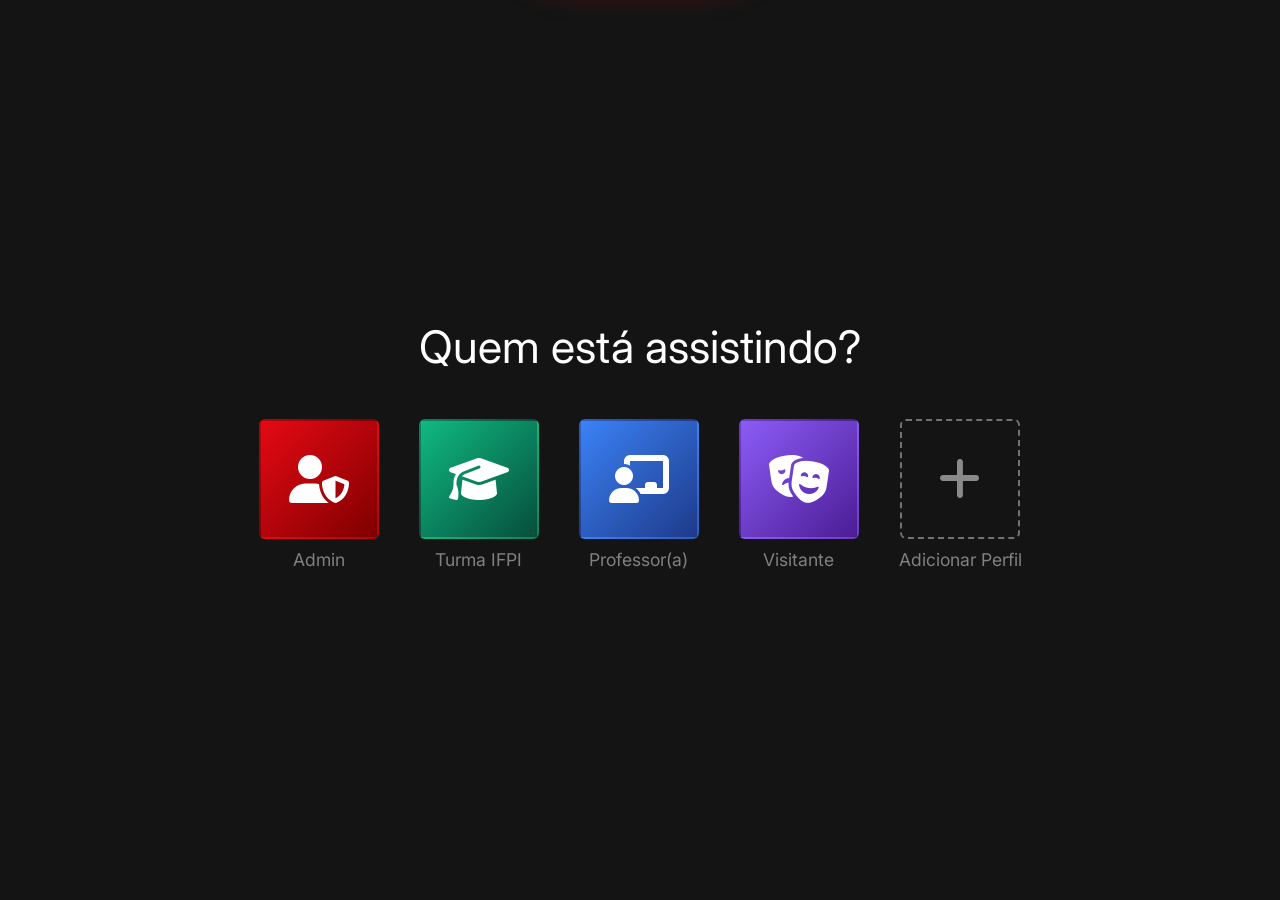
==== index.html @ 934abd80 "Initial commit" ====
<!DOCTYPE html>
<html lang="pt-BR">
<head>
    <meta charset="UTF-8">
    <meta name="viewport" content="width=device-width, initial-scale=1, viewport-fit=cover">
    <meta name="theme-color" content="#141414">
    <meta name="referrer" content="strict-origin-when-cross-origin">
    <meta name="description" content="IFPIFLIX - Projeto acadêmico de Filosofia sobre a Revolução Científica Moderna (Empirismo vs Racionalismo), catálogo de paródias e acervo da turma.">
    
    <!-- Metadados de Compartilhamento Social (Open Graph & Twitter) -->
    <meta property="og:type" content="website">
    <meta property="og:title" content="IFPIFLIX — O Streaming da Filosofia & Tecnologia">
    <meta property="og:description" content="A maior batalha intelectual: Empirismo vs Racionalismo, catálogo de filmes paródias e acervo de trabalhos da turma.">
    <meta property="og:image" content="https://buguinha0202.github.io/Ifpiflix-projetor/banner.png">
    <meta property="og:site_name" content="IFPIFLIX">
    <meta name="twitter:card" content="summary_large_image">
    <meta name="twitter:title" content="IFPIFLIX — O Streaming da Filosofia & Tecnologia">
    <meta name="twitter:description" content="A maior batalha intelectual: Empirismo vs Racionalismo, catálogo de filmes paródias e acervo de trabalhos da turma.">
    <meta name="twitter:image" content="https://buguinha0202.github.io/Ifpiflix-projetor/banner.png">
    
    <!-- Favicon Oficial IFPIFLIX -->
    <link rel="icon" type="image/svg+xml" href="data:image/svg+xml,<svg xmlns='http://www.w3.org/2000/svg' viewBox='0 0 100 100'><rect width='100' height='100' rx='20' fill='%23141414'/><path d='M38 20h24v60H38z' fill='%23E50914'/><path d='M30 20h16v60H30z' fill='%23B81D24'/></svg>">
    
    <title>IFPIFLIX - Filosofia: A Ciência Moderna</title>
    
    <link rel="preconnect" href="https://fonts.googleapis.com">
    <link rel="preconnect" href="https://fonts.gstatic.com" crossorigin>
    <link href="https://fonts.googleapis.com/css2?family=Bebas+Neue&family=Inter:wght@300;400;600;700&family=Share+Tech+Mono&display=swap" rel="stylesheet">
    <link rel="stylesheet" href="https://cdnjs.cloudflare.com/ajax/libs/font-awesome/6.5.1/css/all.min.css">

    <link rel="stylesheet" href="css/style.css?v=3.8">
</head>
<body>

    <!-- FEATURE 4: HOLOFOTE (TEATRO DAS SOMBRAS) -->
    <div id="spotlight-overlay"></div>

    <!-- TELA DE INTRODUÇÃO (TUDUM) -->
     <div id="splash-screen" class="screen">
        <div class="splash-logo" id="splash-logo-el">IFPIFLIX</div>
        <button id="skip-intro-btn" onclick="window.forceSkipIntro()">Pular Abertura <i class="fa-solid fa-forward-step"></i></button>
    </div>

    <div id="loading-screen" class="screen"><div class="spinner"></div><div class="loading-text" id="loading-perc">0%</div></div>

    <!-- TELA DE PERFIS DA TURMA -->
    <div id="profile-screen" class="screen active">
        <h1>Quem est&aacute; assistindo?</h1>
        <div class="profiles-container" id="profiles-container">
            <button type="button" class="profile-card" data-profile="Admin">
                <div class="avatar av-admin"><i class="fa-solid fa-user-shield"></i></div>
                <span>Admin</span>
            </button>
            <button type="button" class="profile-card" data-profile="Turma IFPI">
                <div class="avatar av-turma"><i class="fa-solid fa-graduation-cap"></i></div>
                <span>Turma IFPI</span>
            </button>
            <button type="button" class="profile-card" data-profile="Professor(a)">
                <div class="avatar av-prof"><i class="fa-solid fa-chalkboard-user"></i></div>
                <span>Professor(a)</span>
            </button>
            <button type="button" class="profile-card" data-profile="Visitante">
                <div class="avatar av-visitante"><i class="fa-solid fa-masks-theater"></i></div>
                <span>Visitante</span>
            </button>
            <button type="button" class="profile-card profile-card-add" id="btn-add-profile" onclick="window.openAddProfileModal()" aria-label="Adicionar Perfil">
                <div class="avatar av-add"><i class="fa-solid fa-plus"></i></div>
                <span>Adicionar Perfil</span>
            </button>
        </div>
    </div>

    <!-- MODAL DE CRIAR PERFIL (ESTILO NETFLIX) -->
    <div id="add-profile-modal" class="add-profile-modal-overlay" onclick="window.closeAddProfileModal(event)">
        <div class="add-profile-box" onclick="event.stopPropagation()">
            <button type="button" class="modal-close-btn" aria-label="Fechar" onclick="window.closeAddProfileModal(event, true)"><i class="fa-solid fa-xmark"></i></button>
            <h2>Criar Perfil</h2>
            <p class="add-profile-sub">Crie seu perfil personalizado para salvar seu progresso no IFPIFLIX.</p>
            
            <div class="add-profile-form">
                <div class="avatar-preview-wrapper">
                    <div class="avatar av-custom-preview" id="profile-preview-avatar">
                        <i class="fa-solid fa-user"></i>
                    </div>
                </div>
                
                <div class="add-profile-inputs">
                    <label for="new-profile-name">Nome do perfil:</label>
                    <input type="text" id="new-profile-name" placeholder="Ex: Carlos, Ana..." maxlength="15" autocomplete="off">
                    
                    <label>Escolha seu Avatar:</label>
                    <div class="avatar-color-options" id="avatar-color-options">
                        <button type="button" class="avatar-opt-btn active" data-color="red" data-icon="fa-solid fa-user" style="background: linear-gradient(135deg, #e50914, #7f0000);"><i class="fa-solid fa-user"></i></button>
                        <button type="button" class="avatar-opt-btn" data-color="blue" data-icon="fa-solid fa-rocket" style="background: linear-gradient(135deg, #3b82f6, #1e3a8a);"><i class="fa-solid fa-rocket"></i></button>
                        <button type="button" class="avatar-opt-btn" data-color="green" data-icon="fa-solid fa-laptop-code" style="background: linear-gradient(135deg, #10b981, #064e3b);"><i class="fa-solid fa-laptop-code"></i></button>
                        <button type="button" class="avatar-opt-btn" data-color="gold" data-icon="fa-solid fa-crown" style="background: linear-gradient(135deg, #f59e0b, #78350f);"><i class="fa-solid fa-crown"></i></button>
                        <button type="button" class="avatar-opt-btn" data-color="purple" data-icon="fa-solid fa-gamepad" style="background: linear-gradient(135deg, #8b5cf6, #4c1d95);"><i class="fa-solid fa-gamepad"></i></button>
                    </div>
                </div>
            </div>
            
            <div class="add-profile-actions">
                <button type="button" class="btn-save-profile" onclick="window.saveNewProfile()">Salvar Perfil</button>
                <button type="button" class="btn-cancel-profile" onclick="window.closeAddProfileModal(event, true)">Cancelar</button>
            </div>
        </div>
    </div>

    <!-- MODAL DE ENVIAR TRABALHO DA TURMA (EXCLUSIVO PROFESSOR) -->
    <div id="submit-work-modal" class="add-profile-modal-overlay" onclick="window.closeSubmitWorkModal(event)">
        <div class="add-profile-box submit-work-box" onclick="event.stopPropagation()">
            <button type="button" class="modal-close-btn" aria-label="Fechar" onclick="window.closeSubmitWorkModal(event, true)"><i class="fa-solid fa-xmark"></i></button>
            <div class="submit-work-header">
                <span class="prof-tag"><i class="fa-solid fa-chalkboard-user"></i> Painel do Acervo &amp; Professor</span>
                <h2>Adicionar Trabalhos ao Acervo</h2>
                <p class="add-profile-sub">Cadastre um trabalho individual ou cole vários links/arquivos de uma vez sem preencher ficha por ficha.</p>
            </div>

            <div class="submit-mode-tabs">
                <button type="button" class="submit-mode-tab active" id="tab-btn-single" onclick="window.switchSubmitTab('single')">
                    <i class="fa-solid fa-file-circle-plus"></i> Individual
                </button>
                <button type="button" class="submit-mode-tab" id="tab-btn-bulk" onclick="window.switchSubmitTab('bulk')">
                    <i class="fa-solid fa-bolt"></i> Importar Vários em Lote
                </button>
            </div>
            
            <!-- ABA 1: CADASTRO INDIVIDUAL -->
            <form id="form-submit-work" onsubmit="window.saveNewWork(event)">
                <div class="form-grid">
                    <div class="form-group">
                        <label for="sw-title">Título do Trabalho / Equipe *</label>
                        <input type="text" id="sw-title" placeholder="Ex: O Exterminador de Bugs" required autocomplete="off">
                    </div>
                    <div class="form-group">
                        <label for="sw-category">Matéria / Disciplina *</label>
                        <select id="sw-category" required>
                            <option value="Filosofia">Filosofia</option>
                            <option value="História">História</option>
                            <option value="Sociologia">Sociologia</option>
                            <option value="Língua Portuguesa">Língua Portuguesa</option>
                            <option value="Língua Inglesa">Língua Inglesa</option>
                            <option value="Hardware & Arquitetura">Hardware &amp; Arquitetura</option>
                            <option value="Segurança & Redes">Segurança &amp; Redes</option>
                            <option value="Programação & T.I.">Programação &amp; T.I.</option>
                            <option value="Inteligência Artificial & IoT">Inteligência Artificial &amp; IoT</option>
                            <option value="Sistemas Operacionais">Sistemas Operacionais</option>
                            <option value="Banco de Dados">Banco de Dados</option>
                            <option value="Outra Disciplina">Outra Disciplina</option>
                        </select>
                    </div>
                </div>

                <div class="form-grid">
                    <div class="form-group">
                        <label for="sw-work-group">Nome da Barra (Trabalho / Seminário)</label>
                        <input type="text" id="sw-work-group" placeholder="Ex: Seminário 1 - Ciência Moderna" autocomplete="off">
                    </div>
                    <div class="form-group">
                        <label for="sw-year">Bimestre / Ano</label>
                        <input type="text" id="sw-year" placeholder="Ex: 2026 • 1º Bimestre" value="2026 • 1º Bimestre" autocomplete="off">
                    </div>
                </div>

                <div class="form-group">
                    <label for="sw-authors">Alunos / Integrantes do Grupo *</label>
                    <input type="text" id="sw-authors" placeholder="Ex: Lucas, Camila, Rafael, João..." required autocomplete="off">
                </div>

                <div class="form-group">
                    <label for="sw-synopsis">Sinopse / Resumo (opcional — geramos automático se deixar curto)</label>
                    <textarea id="sw-synopsis" rows="2" placeholder="Breve resumo da apresentação ou vídeo..." required></textarea>
                </div>

                <div class="form-grid">
                    <div class="form-group">
                        <label for="sw-pdf">Link ou Arquivo do PDF (Ex: trabalhos/meu_slide.pdf)</label>
                        <input type="text" id="sw-pdf" placeholder="trabalhos/arquivo.pdf ou https://..." autocomplete="off">
                    </div>
                    <div class="form-group">
                        <label for="sw-trailer">Link do Vídeo / YouTube (URL ou ID)</label>
                        <input type="text" id="sw-trailer" placeholder="Ex: https://youtube.com/watch?v=..." autocomplete="off">
                    </div>
                </div>

                <div class="form-group">
                    <label for="sw-cover">Imagem de Capa (Opcional — puxa do YouTube ou gera capa automática)</label>
                    <div class="cover-input-row">
                        <input type="text" id="sw-cover" placeholder="Deixe vazio para capa automática!" autocomplete="off">
                        <select id="sw-cover-theme" onchange="window.onWorkThemeChange()">
                            <option value="">Capa Automática da Matéria</option>
                            <option value="p-tema1">Tema Filosofia Clássica</option>
                            <option value="p-stranger">Tema Ficção / Stranger</option>
                            <option value="p-opensource">Tema Código / Open Source</option>
                            <option value="p-dragon">Tema Inteligência Artificial</option>
                            <option value="p-firewall">Tema Segurança / Redes</option>
                        </select>
                    </div>
                </div>

                <div class="add-profile-actions">
                    <button type="submit" class="btn-save-profile"><i class="fa-solid fa-cloud-arrow-up"></i> Publicar no Acervo</button>
                    <button type="button" class="btn-cancel-profile" onclick="window.closeSubmitWorkModal(event, true)">Cancelar</button>
                </div>
            </form>

            <!-- ABA 2: IMPORTAÇÃO RÁPIDA EM LOTE -->
            <form id="form-bulk-work" style="display: none;" onsubmit="window.saveBulkWorks(event)">
                <div class="bulk-import-help">
                    <strong><i class="fa-solid fa-wand-magic-sparkles"></i> Importador Inteligente:</strong> Cole uma linha por trabalho. Você pode colar só o link do YouTube/PDF ou usar o formato:<br>
                    <code>Título | Alunos/Grupo | Link do PDF ou YouTube</code><br>
                    O sistema cria automaticamente a capa, a sinopse e organiza na barra escolhida abaixo!
                </div>

                <div class="form-grid">
                    <div class="form-group">
                        <label for="bw-category">Matéria de todos esses arquivos *</label>
                        <select id="bw-category" required>
                            <option value="Filosofia">Filosofia</option>
                            <option value="História">História</option>
                            <option value="Sociologia">Sociologia</option>
                            <option value="Língua Portuguesa">Língua Portuguesa</option>
                            <option value="Língua Inglesa">Língua Inglesa</option>
                            <option value="Hardware & Arquitetura">Hardware &amp; Arquitetura</option>
                            <option value="Segurança & Redes">Segurança &amp; Redes</option>
                            <option value="Programação & T.I.">Programação &amp; T.I.</option>
                            <option value="Inteligência Artificial & IoT">Inteligência Artificial &amp; IoT</option>
                            <option value="Sistemas Operacionais">Sistemas Operacionais</option>
                            <option value="Banco de Dados">Banco de Dados</option>
                            <option value="Outra Disciplina">Outra Disciplina</option>
                        </select>
                    </div>
                    <div class="form-group">
                        <label for="bw-work-group">Nome da Barra (Qual foi o Trabalho/Seminário?) *</label>
                        <input type="text" id="bw-work-group" placeholder="Ex: Seminário de Criptografia" required autocomplete="off">
                    </div>
                </div>

                <div class="form-group">
                    <label for="bw-year">Bimestre / Ano</label>
                    <input type="text" id="bw-year" placeholder="Ex: 2025 • 2º Bimestre" value="2025 • Acervo da Turma" autocomplete="off">
                </div>

                <div class="form-group">
                    <label for="bw-lines">Lista de Trabalhos / Links (1 por linha) *</label>
                    <textarea id="bw-lines" rows="5" placeholder="Exemplo:&#10;Grupo 1 - Criptografia RSA | João, Maria | trabalhos/rsa.pdf&#10;Paródia Firewall | Pedro, Ana | https://www.youtube.com/watch?v=s-TRlV9D6FI&#10;trabalhos/seminario_redes.pdf" required></textarea>
                </div>

                <div class="add-profile-actions">
                    <button type="submit" class="btn-save-profile"><i class="fa-solid fa-bolt"></i> Importar Todos Automaticamente</button>
                    <button type="button" class="btn-cancel-profile" onclick="window.closeSubmitWorkModal(event, true)">Cancelar</button>
                </div>
            </form>
        </div>
    </div>

    <!-- TOAST DE TURNO -->
    <div id="turn-toast">
        <i class="fa-solid fa-microphone-lines" style="font-size: 2rem; color: var(--netflix-red);"></i>
        <div>
            <span style="font-size: 0.8rem; color: #ccc;">Passando a palavra...</span><br>
            <span id="toast-presenter-name" style="font-size: 1.2rem; font-weight: bold; color: #fff;">Nome</span>
        </div>
    </div>

    <!-- TELA INICIAL IFPIFLIX -->
    <div id="home-screen" class="screen">
        <nav class="home-nav">
            <div class="nav-left-group">
                <div class="nav-logo" onclick="window.filterNavCategory('inicio')">IFPIFLIX</div>
                
                <!-- Menu de Categorias no Topo (Estilo Netflix) -->
                <ul class="nav-categories" id="nav-categories">
                    <li class="nav-cat-item active" data-cat="inicio" onclick="window.filterNavCategory('inicio')">Início</li>
                    <li class="nav-cat-item" data-cat="top5" onclick="window.filterNavCategory('top5')">Em Alta</li>
                    <li class="nav-cat-item" data-cat="filosofia" onclick="window.filterNavCategory('filosofia')">Filosofia</li>
                    <li class="nav-cat-item" data-cat="ti" onclick="window.filterNavCategory('ti')">Séries de T.I.</li>
                    <li class="nav-cat-item" data-cat="trabalhos" onclick="window.filterNavCategory('trabalhos')">Trabalhos Antigos</li>
                    <li class="nav-cat-item" data-cat="minha-lista" onclick="window.filterNavCategory('minha-lista')">Minha Lista</li>
                </ul>
            </div>
            
            <div class="nav-right">
                <!-- Botão Enviar Trabalho (EXCLUSIVO PROFESSOR) -->
                <button type="button" class="btn-professor-upload" id="btn-professor-upload" style="display: none;" onclick="window.openSubmitWorkModal()" title="Cadastrar / Enviar Trabalho da Turma (Exclusivo Professor)">
                    <i class="fa-solid fa-cloud-arrow-up"></i>
                    <span class="btn-upload-text">Enviar Trabalho</span>
                </button>

                <!-- Lupa de Pesquisa -->
                <div class="search-box" id="search-box">
                    <button type="button" class="search-icon" id="search-icon-btn" aria-label="Pesquisar"><i class="fa-solid fa-magnifying-glass"></i></button>
                    <input type="search" id="search-input" placeholder="Títulos, gêneros..." aria-label="Pesquisar títulos e gêneros" enterkeyhint="search" autocomplete="off">
                </div>

                <!-- Botão Surpreenda-me (Roleta) -->
                <button type="button" class="btn-surprise" id="btn-surprise-me" onclick="window.triggerSurpriseMe()" title="Surpreenda-me (Sorteador de Filmes)">
                    <i class="fa-solid fa-shuffle"></i>
                    <span class="btn-surprise-text">Surpreenda-me</span>
                </button>

                <!-- Dropdown de Perfil -->
                <div class="nav-profile-wrapper" id="nav-profile-wrapper">
                    <button type="button" class="nav-profile-btn" id="nav-profile-btn" aria-haspopup="true" aria-expanded="false" aria-label="Menu do perfil">
                        <span id="nav-profile-name" style="font-weight:bold;">Admin</span>
                        <i class="fa-solid fa-user-circle" style="font-size:1.5rem;"></i>
                        <i class="fa-solid fa-caret-down"></i>
                    </button>

                    <div class="profile-dropdown">
                        <div class="dropdown-item" onclick="window.switchScreen('profile-screen')">
                            <i class="fa-solid fa-users"></i> Trocar de Perfil
                        </div>
                        <div class="dropdown-item teacher-only" id="dropdown-upload-item" style="display: none;" onclick="window.openSubmitWorkModal()">
                            <i class="fa-solid fa-cloud-arrow-up"></i> Enviar Trabalho da Turma
                        </div>
                        <div class="dropdown-item" onclick="window.openInfoModal('conta')">
                            <i class="fa-regular fa-user"></i> Conta
                        </div>
                        <div class="dropdown-item" onclick="window.openInfoModal('ajuda')">
                            <i class="fa-regular fa-circle-question"></i> Central de Ajuda
                        </div>
                        <div class="dropdown-item" onclick="window.openResumoModal()">
                            <i class="fa-solid fa-book-open"></i> Guia de Estudos (Resumo)
                        </div>
                        <div class="dropdown-divider"></div>
                        <div class="dropdown-item sair" onclick="window.logoutIfpiflix()">
                            <i class="fa-solid fa-arrow-right-from-bracket"></i> Sair da IFPIFLIX
                        </div>
                    </div>
                </div>
            </div>
        </nav> 
        
        <!-- BANNER PRINCIPAL (HERO) -->
        <div class="hero">
            <div class="hero-content">
                <div style="color: var(--rpg-gold); font-weight: bold; letter-spacing: 2px; font-size: 0.9rem; margin-bottom: 8px;">
                    <i class="fa-solid fa-clapperboard"></i> FILME ORIGINAL &bull; IFPI FLIX
                </div>
                <h1>GUERRA CIVIL</h1>
                <p style="font-size: 1.3rem; margin-bottom: 5px; color: var(--netflix-red); font-weight: bold; letter-spacing: 1px;">
                    EMPIRISMO VS RACIONALISMO
                </p>
                <p style="font-size: 1.15rem; margin-bottom: 15px; color: #ccc; line-height: 1.5;">
                    A Revolu&ccedil;&atilde;o Cient&iacute;fica Moderna, a queda dos dogmas e a forja do M&eacute;todo Cient&iacute;fico por Newton.
                </p>
                <div class="hero-buttons">
                    <button class="btn-play" onclick="window.startCinematicMovie()"><i class="fa-solid fa-play"></i> Assistir ao Filme</button>
                    <button class="btn-info" onclick="window.openTitleModal('guerra-civil')"><i class="fa-solid fa-list"></i> Ver Epis&oacute;dios</button>
                </div>
            </div>
        </div>

        <!-- CATÁLOGO GERAL REORGANIZADO -->
        <div class="catalog-container">
            
            <!-- LINHA: CONTINUAR ASSISTINDO (Estilo Netflix) -->
            <div id="continue-watching-container" style="display: none; margin-bottom: 25px;">
                <h2 class="row-title" id="continue-watching-title">Continuar assistindo</h2>
                <div class="continue-watching-grid" id="continue-watching-grid">
                    <!-- Cards de progresso injetados via JS -->
                </div>
            </div>

            <!-- LINHA: TRABALHOS CADASTRADOS PELO PROFESSOR (Injetados via JS) -->
            <div id="teacher-works-container" style="display: none; margin-bottom: 30px;">
                <h2 class="row-title"><span class="teacher-badge"><i class="fa-solid fa-chalkboard-user"></i> Acervo</span> Trabalhos Cadastrados pelo(a) Professor(a)</h2>
                <div class="posters-container" id="teacher-works-grid">
                    <!-- Cards injetados via JS -->
                </div>
            </div>

            <!-- LINHA: TOP 5 NO IFPI HOJE (Estilo Netflix com números gigantes lado a lado) -->
            <div id="top5-section" class="catalog-section" style="margin-bottom: 30px;">
                <h2 class="row-title"><span class="top10-badge">TOP 5</span> de hoje no IFPI</h2>
                <div class="top10-container" id="top10-container">
                    <div class="top10-item" onclick="window.openTitleModal('guerra-civil')">
                        <div class="top10-rank">1</div>
                        <div class="card-portrait p-tema2" data-movie="guerra-civil" role="button" tabindex="0" aria-label="Guerra Civil">
                            <div class="card-portrait-content"><span style="font-size: 0.65rem; color: #fff; font-weight: bold; margin-bottom: 4px;">TOP 1</span><h4>Guerra Civil</h4></div>
                        </div>
                    </div>
                    <div class="top10-item" onclick="window.openTitleModal('tema-1')">
                        <div class="top10-rank">2</div>
                        <div class="card-portrait p-tema1" data-movie="tema-1" role="button" tabindex="0" aria-label="Invocação do Dogma">
                            <div class="card-portrait-content"><span style="font-size: 0.65rem; color: var(--rpg-gold); font-weight: bold; margin-bottom: 4px;">TOP 2</span><h4>Invocação do Dogma</h4></div>
                        </div>
                    </div>
                    <div class="top10-item" onclick="window.openTitleModal('tema-4')">
                        <div class="top10-rank">3</div>
                        <div class="card-portrait p-tema4" data-movie="tema-4" role="button" tabindex="0" aria-label="Obsessão: Falsificabilidade">
                            <div class="card-portrait-content"><span style="font-size: 0.65rem; color: #ffd700; font-weight: bold; margin-bottom: 4px;">TOP 3</span><h4>Obsessão: Falsificabilidade</h4></div>
                        </div>
                    </div>
                    <div class="top10-item" onclick="window.openTitleModal('tema-3')">
                        <div class="top10-rank">4</div>
                        <div class="card-portrait p-tema3" data-movie="tema-3" role="button" tabindex="0" aria-label="Devoradores de Espaço-Tempo">
                            <div class="card-portrait-content"><span style="font-size: 0.65rem; color: #00f0ff; font-weight: bold; margin-bottom: 4px;">TEMA 03</span><h4>Devoradores de Espaço-Tempo</h4></div>
                        </div>
                    </div>
                    <div class="top10-item" onclick="window.openTitleModal('tema-5')">
                        <div class="top10-rank">5</div>
                        <div class="card-portrait p-tema5" data-movie="tema-5" role="button" tabindex="0" aria-label="Não Olhe para a Ética">
                            <div class="card-portrait-content"><span style="font-size: 0.65rem; color: #fff; font-weight: bold; margin-bottom: 4px;">TEMA 05</span><h4>Não Olhe para a Ética</h4></div>
                        </div>
                    </div>
                </div>
            </div>

            <!-- LINHA: MINHA LISTA (Injetada via JS) -->
            <div id="minha-lista-container" style="display: none; margin-bottom: 30px;">
                <h2 class="row-title">Minha Lista</h2>
                <div class="posters-container" id="minha-lista-grid">
                    <!-- Cards injetados via JS -->
                </div>
            </div>

            <!-- LINHA DISNEY+: COLEÇÕES DE TRABALHOS DA TURMA -->
            <div id="disney-collections-row" class="catalog-section disney-collections-section" style="margin-bottom: 36px;">
                <h2 class="row-title" style="display: flex; align-items: center; justify-content: space-between;">
                    <span style="display: flex; align-items: center; gap: 8px;">
                        <i class="fa-solid fa-shapes" style="color: var(--netflix-red); font-size: 1.1rem;"></i>
                        <span>Coleções dos Trabalhos</span>
                    </span>
                    <a href="#" onclick="event.preventDefault(); window.openAcervoScreen();" style="font-size: 0.88rem; color: #aaa; text-decoration: none; font-weight: 600;">Ver Acervo Completo &gt;</a>
                </h2>
                <div class="disney-collections-row" id="disney-collections-grid">
                    <!-- Cards gerados via JS estilo Disney+ -->
                </div>
            </div>
            
            <!-- LINHA 1: LANÇAMENTOS DOS 5 TEMAS -->
            <div id="filosofia-row" class="catalog-section" style="margin-bottom: 30px;">
                <h2 class="row-title">Lançamentos da Turma • Os 5 Temas de Filosofia</h2>
                <div class="posters-container">
                    <div class="card-portrait p-tema1" data-movie="tema-1" role="button" tabindex="0" aria-label="Invocação do Dogma">
                        <div class="card-portrait-content"><span style="font-size: 0.65rem; color: var(--rpg-gold); font-weight: bold; margin-bottom: 4px;">TEMA 01</span><h4>Invocação do Dogma</h4></div>
                    </div>
                    <div class="card-portrait p-tema2" style="border-color: var(--netflix-red); box-shadow: 0 0 15px rgba(229,9,20,0.5);" data-movie="guerra-civil" role="button" tabindex="0" aria-label="Guerra Civil">
                        <div class="card-portrait-content"><span style="font-size: 0.65rem; color: #fff; font-weight: bold; margin-bottom: 4px;">TEMA 02 </span><h4>Guerra Civil</h4></div>
                    </div>
                    <div class="card-portrait p-tema3" data-movie="tema-3" role="button" tabindex="0" aria-label="Devoradores de Espaço-Tempo">
                        <div class="card-portrait-content"><span style="font-size: 0.65rem; color: #00f0ff; font-weight: bold; margin-bottom: 4px;">TEMA 03</span><h4>Devoradores de Espaço-Tempo</h4></div>
                    </div>
                    <div class="card-portrait p-tema4" data-movie="tema-4" role="button" tabindex="0" aria-label="Obsessão: Falsificabilidade">
                        <div class="card-portrait-content"><span style="font-size: 0.65rem; color: #ffd700; font-weight: bold; margin-bottom: 4px;">TEMA 04</span><h4>Obsessão: Falsificabilidade</h4></div>
                    </div>
                    <div class="card-portrait p-tema5" data-movie="tema-5" role="button" tabindex="0" aria-label="Não Olhe para a Ética">
                        <div class="card-portrait-content"><span style="font-size: 0.65rem; color: #fff; font-weight: bold; margin-bottom: 4px;">TEMA 05</span><h4>Não Olhe para a Ética</h4></div>
                    </div>
                </div>
            </div>

            <!-- LINHA 2: SÉRIES E CURTAS DE T.I. -->
            <div id="ti-row" class="catalog-section" style="margin-bottom: 30px;">
                <h2 class="row-title">Séries e Curtas de T.I.</h2>
                <div class="posters-container">
                    <div class="card-portrait p-stranger" data-movie="stranger-pings" role="button" tabindex="0" aria-label="Stranger Pings"><div class="card-portrait-content"><h4>Stranger Pings</h4></div></div>
                    <div class="card-portrait p-dragon" data-movie="treinar-ia" role="button" tabindex="0" aria-label="Como Treinar a sua I.A."><div class="card-portrait-content"><h4>Como Treinar a sua I.A.</h4></div></div>
                    <div class="card-portrait p-pix" data-movie="deepfake-pix" role="button" tabindex="0" aria-label="Deepfake: O Preço do Pix"><div class="card-portrait-content"><h4>Deepfake: O Preço do Pix</h4></div></div>
                    <div class="card-portrait p-opensource" data-movie="open-source" role="button" tabindex="0" aria-label="Open Source"><div class="card-portrait-content"><h4>Open Source</h4></div></div>
                    <div class="card-portrait p-kpop" data-movie="kpop" role="button" tabindex="0" aria-label="Guerreiras do Pop 3"><div class="card-portrait-content"><h4>Guerreiras do Pop 3</h4></div></div>
                    <div class="card-portrait p-procurando" data-movie="procurando-ip" role="button" tabindex="0" aria-label="Procurando IP"><div class="card-portrait-content"><h4>Procurando IP</h4></div></div>
                    <div class="card-portrait p-nicolas" data-movie="nicolas" role="button" tabindex="0" aria-label="Nicolas O Grande"><div class="card-portrait-content"><h4>Nicolas O Grande</h4></div></div>
                    <div class="card-portrait p-lalalan" data-movie="lalalan" role="button" tabindex="0" aria-label="La La LAN"><div class="card-portrait-content"><h4>La La LAN</h4></div></div>
                </div>
            </div>

            <!-- LINHA 3: TRABALHOS ANTIGOS -->
            <div id="trabalhos-row" class="catalog-section" style="margin-bottom: 30px;">
                <h2 class="row-title" style="display: flex; align-items: center; justify-content: space-between;">
                    <span>Trabalhos Antigos</span>
                    <a href="#" onclick="event.preventDefault(); window.openAcervoScreen();" style="font-size: 0.88rem; color: #aaa; text-decoration: none; font-weight: 600;">Ver todos &gt;</a>
                </h2>
                <div class="landscape-row">
                    <div class="card-landscape p-mitm" data-movie="mitm" role="button" tabindex="0" aria-label="O Homem no Meio"><div class="card-landscape-content"><h4>O Homem no Meio</h4></div></div>
                    <div class="card-landscape p-firewall" data-movie="firewall" role="button" tabindex="0" aria-label="A Muralha de Fogo"><div class="card-landscape-content"><h4>A Muralha de Fogo</h4></div></div>
                    <div class="card-landscape p-metaverso" data-movie="metaverso" role="button" tabindex="0" aria-label="Fuga do Metaverso"><div class="card-landscape-content"><h4>Fuga do Metaverso</h4></div></div>
                    <div class="card-landscape p-iot" data-movie="iot" role="button" tabindex="0" aria-label="Rebelião das Torradeiras"><div class="card-landscape-content"><h4>Rebelião das Torradeiras</h4></div></div>
                    <div class="card-landscape p-honeypot" data-movie="honeypot" role="button" tabindex="0" aria-label="O Pote de Mel"><div class="card-landscape-content"><h4>O Pote de Mel</h4></div></div>
                </div>
            </div>

        </div>

        <!-- TELA DE RESULTADOS DA PESQUISA -->
        <div id="search-results">
            <h2 class="row-title">Resultados da busca</h2>
            <div class="search-grid" id="search-grid">
                <!-- Cards injetados via JS -->
            </div>
        </div>

        <!-- =========================================================
             RODAPÉ AUTÊNTICO (ESTILO NETFLIX)
             ========================================================= -->
        <footer class="ifpiflix-footer">
            <div class="footer-links">
                <a href="#" role="button" data-action="resumo">Guia de Estudos (Resumo)</a>
                <a href="#" role="button" onclick="event.preventDefault(); window.openAcervoScreen();">Trabalhos Antigos</a>
                <a href="#" role="button" data-action="ajuda">Central de Ajuda</a>
                <a href="#" role="button" data-action="conta">Conta</a>
            </div>
            <div class="footer-copyright">
                &copy; 2026 IFPIFLIX — Projeto Acadêmico de Filosofia, Grupo 6.
            </div>
        </footer>

    </div>

    <!-- =======================================================
         TELA: TRABALHOS ANTIGOS (DESIGN 100% AUTÊNTICO NETFLIX)
         ======================================================= -->
    <div id="acervo-screen" class="screen">
        <nav class="home-nav scrolled">
            <div class="nav-left-group">
                <div class="nav-logo" onclick="window.filterNavCategory('inicio')">IFPIFLIX</div>
                <ul class="nav-categories" id="acervo-nav-categories">
                    <li class="nav-cat-item" data-cat="inicio" onclick="window.filterNavCategory('inicio')">Início</li>
                    <li class="nav-cat-item" data-cat="top5" onclick="window.filterNavCategory('top5')">Em Alta</li>
                    <li class="nav-cat-item" data-cat="filosofia" onclick="window.filterNavCategory('filosofia')">Filosofia</li>
                    <li class="nav-cat-item" data-cat="ti" onclick="window.filterNavCategory('ti')">Séries de T.I.</li>
                    <li class="nav-cat-item active" data-cat="trabalhos" onclick="window.filterNavCategory('trabalhos')">Trabalhos Antigos</li>
                    <li class="nav-cat-item" data-cat="minha-lista" onclick="window.filterNavCategory('minha-lista')">Minha Lista</li>
                </ul>
            </div>
            <div class="nav-right">
                <button type="button" class="btn-professor-upload" id="btn-acervo-upload" style="display: none;" onclick="window.openSubmitWorkModal()" title="Cadastrar / Enviar Trabalho da Turma (Exclusivo Professor)">
                    <i class="fa-solid fa-cloud-arrow-up"></i>
                    <span class="btn-upload-text">Enviar Trabalho</span>
                </button>
                <div class="search-box">
                    <button type="button" class="search-icon" aria-label="Pesquisar"><i class="fa-solid fa-magnifying-glass"></i></button>
                    <input type="search" id="acervo-search-input" placeholder="Títulos, matérias..." oninput="window.renderAcervoScreen()" autocomplete="off">
                </div>
                <div class="nav-profile-wrapper">
                    <button type="button" class="nav-profile-btn" onclick="window.switchScreen('profile-screen')">
                        <i class="fa-solid fa-user-circle" style="font-size:1.5rem;"></i>
                    </button>
                </div>
            </div>
        </nav>

        <!-- SUB-NAV ESTILO NETFLIX (TÍTULO DA SEÇÃO + SELETOR DE GÊNEROS/MATÉRIAS + FILTRO DE FORMATO) -->
        <div class="netflix-subnav-bar">
            <div class="netflix-subnav-left">
                <h1 class="netflix-subnav-title">Trabalhos Antigos</h1>
                <div class="netflix-genre-dropdown-wrapper">
                    <button type="button" class="netflix-genre-select-btn" id="materia-dropdown-btn" onclick="window.toggleMateriaDropdown(event)">
                        <span id="current-materia-label">Todas as Matérias</span>
                        <i class="fa-solid fa-caret-down"></i>
                    </button>
                    <div class="netflix-genre-popover" id="materia-dropdown-menu">
                        <!-- Itens das matérias gerados via JS -->
                    </div>
                </div>

                <!-- Pílulas de Filtro de Formato Estilo Streaming -->
                <div class="acervo-format-pills">
                    <button type="button" class="format-pill active" id="pill-format-all" onclick="window.setAcervoFormat('all')">Todos</button>
                    <button type="button" class="format-pill" id="pill-format-pdf" onclick="window.setAcervoFormat('pdf')"><i class="fa-solid fa-file-powerpoint"></i> Slides / PDF</button>
                    <button type="button" class="format-pill" id="pill-format-video" onclick="window.setAcervoFormat('video')"><i class="fa-solid fa-clapperboard"></i> Vídeos &amp; Podcasts</button>
                </div>

                <!-- Alternador de Modo: Coleções vs Todos os Slides -->
                <div class="acervo-view-toggles" id="acervo-view-toggles">
                    <button type="button" class="view-toggle-btn active" id="view-toggle-collections" onclick="window.setAcervoViewMode('collections')" title="Agrupado por seminários">
                        <i class="fa-solid fa-folder-open"></i> Coleções
                    </button>
                    <button type="button" class="view-toggle-btn" id="view-toggle-grid" onclick="window.setAcervoViewMode('grid')" title="Grade com todos os slides 16:9">
                        <i class="fa-solid fa-table-cells-large"></i> Todos os Slides
                    </button>
                </div>
            </div>

            <!-- Chip de Aluno / Elenco Ativo -->
            <div id="acervo-author-chip" class="acervo-author-chip" style="display: none;">
                <span>Filtrado por: <strong id="acervo-author-name">Aluno</strong></span>
                <button type="button" onclick="window.clearAcervoAuthorFilter()" title="Remover filtro de aluno"><i class="fa-solid fa-xmark"></i></button>
            </div>
        </div>

        <!-- CATÁLOGO DAS FILEIRAS EM PURO ESTILO NETFLIX -->
        <div class="catalog-container acervo-catalog" id="acervo-rows-container">
            <!-- Fileiras geradas via JS exatamente iguais à Home -->
        </div>

        <footer class="ifpiflix-footer">
            <div class="footer-links">
                <a href="#" role="button" data-action="resumo">Guia de Estudos (Resumo)</a>
                <a href="#" role="button" data-action="ajuda">Central de Ajuda</a>
                <a href="#" role="button" data-action="conta">Conta</a>
            </div>
            <div class="footer-copyright">
                &copy; 2026 IFPIFLIX — Projeto Acadêmico de Filosofia, Grupo 6.
            </div>
        </footer>
    </div>


    <!-- TELA DE EPISÓDIOS (O GRIMÓRIO - MODO CLÁSSICO) -->
    <div id="series-details-screen" class="screen">
        <nav class="home-nav">
            <div class="nav-logo" onclick="window.switchScreen('home-screen')">IFPIFLIX</div>
            <button type="button" aria-label="Fechar" onclick="window.switchScreen('home-screen')" style="background: none; border: none; color: #fff; font-size: 1.5rem; cursor: pointer;"><i class="fa-solid fa-xmark"></i></button>
        </nav>
        <div class="details-hero">
            <div class="details-content">
                <div style="color: var(--rpg-gold); font-weight: bold; letter-spacing: 2px; font-size: 0.85rem;">ARQUIVO HIST&Oacute;RICO &bull; APRESENTA&Ccedil;&Atilde;O EM SLIDES</div>
                <h1>O GRIM&Oacute;RIO: MODO CL&Aacute;SSICO</h1>
                <p style="color: #bbb; font-size: 1.15rem; margin-top: 8px; line-height: 1.5;">14 Slides com intera&ccedil;&otilde;es visuais completas, simula&ccedil;&otilde;es e mapa dos conceitos da Revolu&ccedil;&atilde;o Cient&iacute;fica.</p>
                <button class="btn-play" onclick="window.startPresentationAt(0)" style="margin-top: 20px;"><i class="fa-solid fa-chalkboard-user"></i> Iniciar Apresenta&ccedil;&atilde;o Cl&aacute;ssica</button>
            </div>
        </div>
    </div>

    <!-- =======================================================
         PLAYER 1: APRESENTAÇÃO CLÁSSICA
         ======================================================= -->
    <div id="player-screen" class="screen">
        <div class="player-header">
            <button type="button" class="control-btn" aria-label="Voltar" onclick="window.switchScreen('series-details-screen')"><i class="fa-solid fa-arrow-left"></i></button>
            <div style="display:flex; flex-direction: column; margin-left: 10px;">
                <span style="font-weight: bold;">A Ci&ecirc;ncia Moderna (Cl&aacute;ssico)</span>
                <span id="player-ep-title" style="color: #aaa; font-size: 0.9rem;">T1:E1</span>
            </div>
        </div>

        <div class="slide-area">
            
            <div class="slide" id="slide-0">
                <div class="slide-grid">
                    <div class="text-col">
                        <h2>01. A ESCOLÁSTICA E A AUTORIDADE</h2>
                        <div class="ticker-box" id="ticker-0">Dogmas religiosos possuíam peso inquestionável.</div>
                        <p>Entre os séculos XVI e XVII, a Europa viveu uma transição marcante. Durante a Idade Média, o conhecimento sobre a natureza era dominado pela Escolástica, corrente que unia a fé cristã à filosofia aristotélica. Nesse modelo medieval, as verdades cosmológicas não dependiam de testes práticos ou experiências, mas sim do princípio de autoridade, onde dogmas religiosos e textos clássicos possuíam um peso inquestionável.</p>
                    </div>
                    <div class="visual-col"><div class="rpg-top"><i class="fa-solid fa-book-skull"></i> Regras Bloqueadas</div><div class="sim-screen"><i class="fa-solid fa-book" style="font-size:5rem; color:#aaa;"></i><h3 style="margin-top:30px; color:#E50914;">Status: Dogmatismo</h3></div></div>
                </div>
            </div>

            <div class="slide" id="slide-0_1">
                <div class="slide-grid">
                    <div class="text-col">
                        <h2>02. A TRANSIÇÃO RENASCENTISTA</h2>
                        <div class="ticker-box" id="ticker-0_1">A física aristotélica era insuficiente para as novas necessidades.</div>
                        <p>A chegada do Renascimento promoveu o resgate dos valores humanistas, colocando o ser humano e a razão no centro das investigações. Impulsionada por transformações socioeconômicas, pela expansão das rotas marítimas e pelo desenvolvimento da imprensa, a sociedade percebeu que a visão teocêntrica e a física aristotélica eram insuficientes para responder às novas necessidades práticas da época.</p>
                    </div>
                    <div class="visual-col"><div class="rpg-top"><i class="fa-solid fa-map"></i> Exploração</div><div class="sim-screen"><div class="map-pan"></div><i class="fa-solid fa-sailboat" style="font-size:4rem; color:var(--rpg-gold); z-index:2; filter: drop-shadow(0 5px 10px #000);"></i></div></div>
                </div>
            </div>

            <div class="slide" id="slide-0_2">
                <div class="slide-grid">
                    <div class="text-col">
                        <h2>03. A RUPTURA COM A TRADIÇÃO</h2>
                        <div class="ticker-box" id="ticker-0_2">A natureza como realidade observável.</div>
                        <p>A crise do pensamento escolástico abriu caminho para o questionamento direto das certezas da Igreja e da Tradição. A natureza deixou de ser vista como um cosmos sagrado governado por causas metafísicas ou vontades divinas e passou a ser encarada como uma realidade observável, totalmente aberta ao estudo, à reflexão crítica e à investigação direta do ser humano.</p>
                    </div>
                    <div class="visual-col"><div class="rpg-top"><i class="fa-solid fa-eye"></i> Investigação Ativa</div><div class="sim-screen"><div class="lantern-container"><i class="fa-solid fa-eye"></i><i class="fa-solid fa-atom"></i><i class="fa-solid fa-microscope"></i><div class="lantern-mask"></div></div></div></div>
                </div>
            </div>

            <div class="slide" id="slide-1">
                <div class="slide-grid">
                    <div class="text-col">
                        <h2>04. O TERRENO FÉRTIL</h2>
                        <div class="ticker-box" id="ticker-1">Dúvida, observação e busca por métodos autônomos.</div>
                        <p>Essa transição histórica foi fundamental para o surgimento do pensamento científico moderno. Ao romper com o dogmatismo e com as amarras da tradição medieval, os pensadores da época estabeleceram uma nova atitude diante do saber: uma postura pautada na dúvida, na observação e na busca por métodos autônomos para compreender o universo.</p>
                    </div>
                    <div class="visual-col"><div class="rpg-top"><i class="fa-solid fa-seedling"></i> A Semente da Ciência</div><div class="sim-screen"><i class="fa-solid fa-lightbulb" style="font-size:6rem; color:#f59e0b; animation: pulseLock 2s infinite alternate;"></i></div></div>
                </div>
            </div>

            <div class="slide" id="slide-2">
    <div class="slide-grid">
        <div class="text-col">
            <h2>02. ANTES DA REVOLUÇÃO</h2>
            <div class="ticker-box" id="ticker-2">A tradição ditava as regras.</div>
            <h3 class="highlight">O Domínio do Passado</h3><p>As pessoas aprendiam sobre a natureza principalmente por meio da tradição e das ideias de pessoas consideradas importantes, como Aristóteles e autoridades da Igreja.</p>
        </div>
        <div class="visual-col"><div class="rpg-top"><i class="fa-solid fa-landmark-dome"></i> Paradigma Antigo</div><div class="sim-screen"><div class="geo-system"><i class="fa-solid fa-earth-americas geo-earth"></i><i class="fa-solid fa-lock geo-lock"></i></div></div></div>
    </div>
</div>

<div class="slide" id="slide-2_1">
    <div class="slide-grid">
        <div class="text-col">
            <h2>02. GEOCENTRISMO</h2>
            <div class="ticker-box" id="ticker-2_1">A Terra no centro de tudo.</div>
            <h3 class="highlight">O Universo Fechado</h3><p>Acreditava que a Terra estava parada no centro do Universo e que o Sol, a Lua e outros astros giravam ao redor da Terra.</p>
        </div>
        <div class="visual-col"><div class="rpg-top"><i class="fa-solid fa-globe"></i> Sistema Ptolomaico</div><div class="sim-screen"><div class="geo-system"><i class="fa-solid fa-earth-americas geo-earth"></i></div></div></div>
    </div>
</div>


            <div class="slide" id="slide-3">
    <div class="slide-grid">
        <div class="text-col">
            <h2>02. PRINCÍPIO DE AUTORIDADE</h2>
            <div class="ticker-box" id="ticker-3">Aristóteles falou, tá falado.</div>
            <h3 class="highlight">Verdade Inquestionável</h3><p>Uma ideia era considerada verdadeira porque uma pessoa importante dizia que era verdade. Não era necessário testar ou comprovar na prática.</p>
        </div>
        <div class="visual-col"><div class="rpg-top"><i class="fa-solid fa-book-skull"></i> Regras Bloqueadas</div><div class="sim-screen"><i class="fa-solid fa-book" style="font-size:5rem; color:#aaa;"></i><h3 style="margin-top:30px; color:#E50914;">Status: Dogmatismo</h3></div></div>
    </div>
</div>

<div class="slide" id="slide-3_1">
    <div class="slide-grid">
        <div class="text-col">
            <h2>02. A MUDANÇA</h2>
            <div class="ticker-box" id="ticker-3_1">Observar e testar virou a nova moda.</div>
            <h3 class="highlight">O Despertar</h3><p>A Revolução Científica mudou essa maneira de pensar. Os estudiosos começaram a valorizar mais a observação, a investigação e a experimentação.</p>
        </div>
        <div class="visual-col"><div class="rpg-top"><i class="fa-solid fa-eye"></i> Nova Visão</div><div class="sim-screen"><i class="fa-solid fa-microscope" style="font-size:5rem; color:#3b82f6;"></i></div></div>
    </div>
</div>

            <div class="slide" id="slide-4">
                <div class="slide-grid">
                    <div class="text-col">
                        <h2>03. A GRANDE RUPTURA</h2>
                        <div class="ticker-box" id="ticker-4">O homem moderno: 'E se a gente testasse essa parada?'</div>
                        <h3 class="highlight">Da Contempla&ccedil;&atilde;o &agrave; A&ccedil;&atilde;o</h3><p>O ser humano parou de apenas "admirar" o mundo de forma passiva e passou a investigar ativamente como as coisas funcionam.</p>
                    </div>
                    <div class="visual-col"><div class="rpg-top"><i class="fa-solid fa-lightbulb"></i> Lanterna da Razão</div><div class="sim-screen"><div class="lantern-container"><i class="fa-solid fa-eye"></i><i class="fa-solid fa-atom"></i><i class="fa-solid fa-vial"></i><div class="lantern-mask"></div></div></div></div>
                </div>
            </div>

            <div class="slide" id="slide-5">
                <div class="slide-grid">
                    <div class="text-col">
                        <h2>04. REVOLU&Ccedil;&Atilde;O COSMOL&Oacute;GICA</h2>
                        <div class="ticker-box" id="ticker-5">Copérnico: 'Galera, o Sol tá no meio, não a gente'.</div>
                        <h3 class="highlight">O Heliocentrismo</h3><p>Copérnico muda o centro do tabuleiro! O Sol assume o centro do sistema e a Terra gira em volta dele.</p>
                    </div>
                    <div class="visual-col"><div class="rpg-top"><i class="fa-solid fa-sun"></i> O Novo Centro</div><div class="sim-screen"><div class="helio-system"><i class="fa-solid fa-sun helio-sun"></i><i class="fa-solid fa-earth-americas helio-earth"></i></div></div></div>
                </div>
            </div>

            <div class="slide" id="slide-6">
                <div class="slide-grid">
                    <div class="text-col">
                        <h2>04. REVOLU&Ccedil;&Atilde;O COSMOL&Oacute;GICA</h2>
                        <div class="ticker-box" id="ticker-6">Galileu: 'Mano, olha no telescópio'. Inquisição: 'Não quero'.</div>
                        <h3 class="highlight">Galileu Galilei</h3><p>Utilizando o telesc&oacute;pio para comprovar a teoria, ele afirmou: <em>"A natureza est&aacute; escrita em caracteres matem&aacute;ticos"</em>.</p>
                    </div>
                    <div class="visual-col"><div class="rpg-top"><i class="fa-solid fa-binoculars"></i> Visão Aprimorada</div><div class="sim-screen"><div class="sky-bg"></div><div class="telescope-lens"><i class="fa-solid fa-star" style="font-size:2rem; color:#fff;"></i></div></div></div>
                </div>
            </div>

            <div class="slide" id="slide-6_1">
    <div class="slide-grid">
        <div class="text-col">
            <h2>04. REVOLUÇÃO COSMOLÓGICA</h2>
            <div class="ticker-box" id="ticker-6_1">Kepler: “Círculo perfeito? Não exatamente.”</div>
            <h3 class="highlight">Órbitas Elípticas</h3><p>Ao analisar o movimento dos planetas, Kepler descobriu que suas órbitas ao redor do Sol são elípticas, aperfeiçoando o modelo heliocêntrico.</p>
        </div>
        <div class="visual-col"><div class="rpg-top"><i class="fa-solid fa-meteor"></i> Leis de Kepler</div><div class="sim-screen"><div class="helio-system" style="border-radius: 50% / 30%;"><i class="fa-solid fa-sun helio-sun"></i><i class="fa-solid fa-earth-americas helio-earth"></i></div></div></div>
    </div>
</div>

            

            <div class="slide" id="slide-8">
                <div class="slide-grid">
                    <div class="text-col">
                        <h2>05. O EMPIRISMO</h2>
                        <div class="ticker-box" id="ticker-8">Ídolo da Caverna = viver na própria bolha.</div>
                        <h3 class="highlight">A Queda dos Ídolos</h3><p>Francis Bacon criticou os "Ídolos": falsos preconceitos que cegam a mente. É preciso limpar a mente antes de investigar.</p>
                    </div>
                    <div class="visual-col"><div class="rpg-top"><i class="fa-solid fa-hammer"></i> Quebrando Ilusões</div><div class="sim-screen"><div class="idol-container"><i class="fa-solid fa-user-shield idol-half idol-left"></i><i class="fa-solid fa-user-shield idol-half idol-right"></i><div class="idol-glow"></div></div></div></div>
                </div>
            </div>

            <div class="slide" id="slide-9">
                <div class="slide-grid">
                    <div class="text-col">
                        <h2>05. O EMPIRISMO</h2>
                        <div class="ticker-box" id="ticker-9">Se não testou na prática, meu anjo, é só fanfic.</div>
                        <h3 class="highlight">O Método Indutivo</h3><p>A ci&ecirc;ncia deve partir da observa&ccedil;&atilde;o e de experimentos repetidos. Não basta achar, é preciso testar na prática!</p>
                    </div>
                    <div class="visual-col"><div class="rpg-top"><i class="fa-solid fa-flask"></i> Laboratório Empírico</div><div class="sim-screen"><div class="potion-lab"><div class="flask-neck"></div><div class="flask-body"><div class="liquid"></div><div class="liquid2"></div><div class="potion-bubbles b1"></div><div class="potion-bubbles b2"></div><div class="potion-bubbles b3"></div></div></div></div></div>
                </div>
            </div>

            <div class="slide" id="slide-10">
                <div class="slide-grid">
                    <div class="text-col">
                        <h2>06. O RACIONALISMO</h2>
                        <div class="ticker-box" id="ticker-10">Descartes ficou dias trancado num quarto.</div>
                        <h3 class="highlight">A Dúvida Metódica</h3><p>Descartes utiliza a <strong>D&uacute;vida Met&oacute;dica</strong> para duvidar de tudo que não for absolutamente claro e evidente.</p>
                    </div>
                    <div class="visual-col"><div class="rpg-top"><i class="fa-solid fa-bug"></i> Desconstrução</div><div class="sim-screen"><div class="doubt-glitch">DUVIDE</div></div></div>
                </div>
            </div>

            <div class="slide" id="slide-11">
                <div class="slide-grid">
                    <div class="text-col">
                        <h2>06. O RACIONALISMO</h2>
                        <div class="ticker-box" id="ticker-11">A única certeza: eu existo porque penso.</div>
                        <h3 class="highlight">Penso, logo existo</h3><p>A raz&atilde;o l&oacute;gica e a matemática se tornam a base inquebr&aacute;vel para o pensamento cient&iacute;fico moderno.</p>
                    </div>
                    <div class="visual-col"><div class="rpg-top"><i class="fa-solid fa-brain"></i> A Forja da Mente</div><div class="sim-screen"><i class="fa-solid fa-brain brain-gear"></i></div></div>
                </div>
            </div>


            <div class="slide" id="slide-12">
                <div class="slide-grid">
                    <div class="text-col">
                        <h2>07. A S&Iacute;NTESE NEWTONIANA</h2>
                        <div class="ticker-box" id="ticker-12">Uma maçã caiu, e o cara inventou o cálculo.</div>
                        <h3 class="highlight">O Método Científico</h3><p>Newton consolida a revolução. Racionalismo e Empirismo se unem para formar o <strong>Método Hipotético-Dedutivo</strong>.</p>
                    </div>
                    <div class="visual-col"><div class="rpg-top"><i class="fa-solid fa-trophy"></i> Fim da Campanha</div><div class="sim-screen"><div class="newton-scene"><i class="fa-solid fa-apple-whole newton-apple"></i><div class="math-wave">F = G(m1m2)/r²</div></div></div></div>
                </div>
            </div>

            <!-- SLIDE 13: PROPAGANDA -->
            <div class="slide" id="slide-13">
                <div style="display:flex; flex-direction:column; align-items:center; justify-content:center; height:100%; text-align:center; width: 100%; z-index: 50;">
                    <h1 style="font-family:'Bebas Neue'; font-size:7rem; color:var(--netflix-red); text-shadow: 0 0 30px rgba(229,9,20,0.8); margin-bottom:10px;">ASSINE O IFPIFLIX</h1>
                    <p style="font-size:2rem; color:#fff;">Acesso ilimitado à sabedoria universal.</p>
                    <div style="background: linear-gradient(135deg, #E50914, #8b0000); padding: 20px 50px; border-radius: 8px; font-size: 3rem; font-weight: bold; margin-top: 30px; box-shadow: 0 10px 30px rgba(229,9,20,0.5);">
                        POR APENAS R$ 67,90 <span style="font-size: 1.5rem; font-weight: normal;">/ mês</span>
                    </div>
                </div>
            </div>

        </div>

        <div class="player-controls">
            <div class="progress-bar-bg"><div class="progress-bar-fill" id="progress-bar"></div></div>
            <div class="nav-buttons">
                <button type="button" class="control-btn" id="btn-prev-slide" aria-label="Slide anterior"><i class="fa-solid fa-backward-step"></i></button>
                <div style="display: flex; align-items: center; gap: 8px;">
                    <span style="background: #fff; color: #000; padding: 5px 15px; border-radius: 20px; font-weight: bold; font-size: 0.9rem; cursor: pointer;" onclick="window.switchScreen('profile-screen')">🗣 <span id="current-presenter-name">Davi</span></span>
                    <button type="button" class="player-scenes-btn" onclick="window.toggleScenesDrawer(true)" aria-label="Ver lista de cenas"><i class="fa-solid fa-layer-group"></i> Cenas</button>
                </div>
                <button type="button" class="control-btn" id="btn-next-slide" aria-label="Próximo slide"><i class="fa-solid fa-forward-step"></i></button>
            </div>
        </div>
    </div>

    <!-- =======================================================
         PLAYER 2: MODO CINEMATOGRÁFICO 3D
         ======================================================= -->
    <div id="cinematic-stage" class="screen">
        <!-- Luz Dinâmica Seguindo Cursor -->
        <div class="dynamic-light" id="dynamic-light"></div>

        <!-- Partículas de Espaço -->
        <div class="space-particles" id="space-particles"></div>

        <div class="stage-header">
            <button class="control-btn" style="background: none; border: none; color: #fff; font-size: 1.5rem; cursor: pointer; z-index: 1000;" onclick="window.switchScreen('home-screen')"><i class="fa-solid fa-arrow-left"></i></button>
            <div style="display:flex; flex-direction: column; margin-left: 10px;">
                <span style="font-weight: bold;">Guerra Civil: O Filme 3D</span>
                <span id="cine-ep-title" style="color: #aaa; font-size: 0.9rem;">Cena 1</span>
            </div>
            <div style="margin-left: auto; display: flex; align-items: center; gap: 8px; z-index: 1000;">
                <button type="button" class="player-scenes-btn" onclick="window.toggleScenesDrawer(true)" aria-label="Ver lista de cenas"><i class="fa-solid fa-layer-group"></i> Cenas</button>
                <span style="background: #fff; color: #000; padding: 5px 15px; border-radius: 20px; font-weight: bold; font-size: 0.9rem;">🗣 <span id="cine-presenter-name">Davi</span></span>
            </div>
        </div>

        <!-- HUD EPISTEMOLÓGICO FLUTUANTE -->
        <div id="epistemic-hud">
            <div class="hud-header">
                <i class="fa-solid fa-brain"></i>
                <div>
                    <div class="hud-epoch-label">Paradigma Atual</div>
                    <div class="hud-epoch-value" id="hud-epoch-value">INICIALIZANDO...</div>
                </div>
            </div>
        </div>

        <!-- BARRAS CINEMÁTICAS (Ficam soltas dentro do #cinematic-stage) -->
<div class="cine-letterbox top"></div>
<div class="cine-letterbox bottom"></div>

<!-- ==========================================
     CAPÍTULO 1: O RENASCIMENTO (NOVO DESIGN)
     ========================================== -->
<!-- TÓPICO 1: O RENASCIMENTO (EXPANDIDO E CINEMATOGRÁFICO) -->
        <div id="cine-renaissance" class="cine-scene">
            
            <!-- CONTÊINER VISUAL (METADE ESQUERDA) -->
            <div class="cine-visual-area">
                
                <!-- Vis 0: A Escolástica (Biblioteca Obscura) -->
                <div class="cine-vis-layer vis-0-library">
                    <div class="dust-particles"></div>
                    <i class="fa-solid fa-book-skull floating-book b1"></i>
                    <i class="fa-solid fa-book-quran floating-book b2"></i>
                    <i class="fa-solid fa-book-journal-whills floating-book b3"></i>
                    <div class="candle-glow"></div>
                </div>

                <!-- Vis 0_1: A Transição (Mapa Iluminado) -->
                <div class="cine-vis-layer vis-0_1-map">
                    <div class="map-grid-golden"></div>
                    <svg class="map-route" viewBox="0 0 500 500">
                        <path d="M50,450 Q200,200 450,50" fill="transparent" stroke="var(--rpg-gold)" stroke-width="4" stroke-dasharray="1000" stroke-dashoffset="1000" stroke-linecap="round"/>
                    </svg>
                    <i class="fa-solid fa-sailboat map-ship"></i>
                </div>

                <!-- Vis 0_2: A Ruptura (Cortina se Rasgando) -->
                <div class="cine-vis-layer vis-0_2-rupture">
                    <div class="rupture-stars"></div>
                    <div class="rupture-light"></div>
                    <div class="dark-curtain curtain-left"></div>
                    <div class="dark-curtain curtain-right"></div>
                </div>

                <!-- Vis 1: O Terreno Fértil (Partículas Humanistas) -->
                <div class="cine-vis-layer vis-1-fertile">
                    <i class="fa-solid fa-seedling fertile-core"></i>
                    <div class="fertile-sparks">
                        <div class="spark s1"></div><div class="spark s2"></div><div class="spark s3"></div>
                        <div class="spark s4"></div><div class="spark s5"></div><div class="spark s6"></div>
                        <div class="spark s7"></div><div class="spark s8"></div><div class="spark s9"></div>
                    </div>
                </div>

            </div>

            <!-- CAIXAS DE TEXTO (ALINHADAS À DIREITA) -->
            <div class="cine-text-box cine-txt-0">
                <h2 class="cine-title">01. A ESCOLÁSTICA</h2>
                <p class="cine-desc">O conhecimento sobre a natureza era dominado pela Escolástica. As verdades não dependiam de testes práticos, mas sim do princípio de autoridade, onde dogmas e textos clássicos possuíam um peso inquestionável.</p>
            </div>
            
            <div class="cine-text-box cine-txt-0_1">
                <h2 class="cine-title">02. A TRANSIÇÃO</h2>
                <p class="cine-desc">O Renascimento promoveu o resgate humanista. Impulsionada por transformações e navegações, a sociedade percebeu que a visão teocêntrica e a física aristotélica eram insuficientes.</p>
            </div>
            
            <div class="cine-text-box cine-txt-0_2">
                <h2 class="cine-title">03. A RUPTURA</h2>
                <p class="cine-desc">A crise abriu caminho para o questionamento direto. A natureza deixou de ser vista como um cosmos sagrado governado por causas metafísicas e passou a ser encarada como uma realidade observável.</p>
            </div>

            <div class="cine-text-box cine-txt-1">
                <h2 class="cine-title">04. O TERRENO FÉRTIL</h2>
                <p class="cine-desc">Ao romper com as amarras da tradição medieval, os pensadores estabeleceram uma nova atitude diante do saber: uma postura pautada na dúvida e na busca por métodos autônomos.</p>
            </div>
        </div>


<!-- TÓPICO 2: ANTES DA REVOLUÇÃO (BIBLIOTECA & DOGMA) -->
        <div id="cine-library" class="cine-scene">
            
            <div class="cine-visual-area">
                
                <!-- Vis 2: A Tradição (Corredor de Mármore e Estagnação) -->
                <div class="cine-vis-layer vis-2-tradition">
                    <div class="marble-hall"></div>
                    <i class="fa-solid fa-landmark giant-monument"></i>
                    <div class="stagnant-dust"></div>
                </div>

                <!-- Vis 2_1: Geocentrismo (Esferas de Cristal) - MANTIDO -->
                <div class="cine-vis-layer vis-2_1-geocentrism">
                    <div class="geo-universe-bg"></div>
                    <i class="fa-solid fa-earth-europe geo-center-earth"></i>
                    <i class="fa-solid fa-lock geo-lock-icon"></i>
                    <div class="crystal-sphere sphere-1"><i class="fa-solid fa-moon orbit-moon"></i></div>
                    <div class="crystal-sphere sphere-2"><i class="fa-solid fa-sun orbit-sun"></i></div>
                    <div class="crystal-sphere sphere-3"><div class="orbit-stars"></div></div>
                </div>

                <!-- Vis 3: Princípio de Autoridade (O Veredicto Violento) -->
                <div class="cine-vis-layer vis-3-authority">
                    <div class="authority-bg"></div>
                    <div class="impact-sparks">
                        <div class="ispark i1"></div><div class="ispark i2"></div><div class="ispark i3"></div>
                        <div class="ispark i4"></div><div class="ispark i5"></div><div class="ispark i6"></div>
                    </div>
                    <i class="fa-solid fa-gavel giant-gavel"></i>
                    <div class="dogma-seal">A PALAVRA<br>FINAL</div>
                </div>

                <!-- Vis 3_1: A Mudança (O Microscópio e a Vida) -->
                <div class="cine-vis-layer vis-3_1-change">
                    <div class="change-bg"></div>
                    <i class="fa-solid fa-microscope giant-microscope"></i>
                    <!-- Cone de luz corrigido -->
                    <div class="lens-beam"></div>
                    
                    <div class="bio-particles">
                        <div class="cell c1"></div><div class="cell c2"></div><div class="cell c3"></div>
                        <div class="cell c4"></div><div class="cell c5"></div><div class="cell c6"></div>
                    </div>
                </div>

            </div>

            <!-- CAIXAS DE TEXTO -->
            <div class="cine-text-box cine-txt-2">
                <h2 class="cine-title">02. ANTES DA REVOLUÇÃO</h2>
                <p class="cine-desc">As pessoas aprendiam sobre a natureza principalmente por meio da tradição e das ideias de pessoas consideradas importantes, como Aristóteles e autoridades da Igreja.</p>
            </div>
            <div class="cine-text-box cine-txt-2_1">
                <h2 class="cine-title">02. GEOCENTRISMO</h2>
                <p class="cine-desc">Acreditava que a Terra estava parada no centro do Universo e que o Sol, a Lua e outros astros giravam ao redor da Terra.</p>
            </div>
            <div class="cine-text-box cine-txt-3">
                <h2 class="cine-title">02. PRINCÍPIO DE AUTORIDADE</h2>
                <p class="cine-desc">Uma ideia era considerada verdadeira porque uma pessoa importante dizia que era verdade. Não era necessário testar ou comprovar na prática.</p>
            </div>
            <div class="cine-text-box cine-txt-3_1">
                <h2 class="cine-title">02. A MUDANÇA</h2>
                <p class="cine-desc">A Revolução Científica mudou essa maneira de pensar. Os estudiosos começaram a valorizar mais a observação, a investigação e a experimentação.</p>
            </div>
        </div>

<!-- TÓPICO 3: A GRANDE RUPTURA (TELA CHEIA) -->
        <div id="cine-rupture" class="cine-scene">
            
            <!-- CONTÊINER VISUAL (100% DA TELA) -->
            <div class="vis-4-full-screen">
                
                <!-- ESTADO 1: A Contemplação Passiva -->
                <div class="rupture-passive">
                    <i class="fa-solid fa-eye passive-giant-eye"></i>
                    <div class="passive-dust"></div>
                </div>

                <!-- ESTADO 2: A Investigação Ativa (O Método) -->
                <div class="rupture-active">
                    <!-- O chão de cartografia/medição -->
                    <div class="active-blueprint-grid"></div>
                    
                    <!-- Os novos instrumentos (Gears, Relógios, Bússolas) -->
                    <i class="fa-solid fa-gear instrument-gear-bg"></i>
                    <i class="fa-solid fa-gear instrument-gear-sm"></i>
                    
                    <!-- Ferramenta de interrogatório central -->
                    <div class="active-centerpiece">
                        <i class="fa-solid fa-compass main-compass"></i>
                        <div class="scanning-laser"></div>
                    </div>
                </div>

                <!-- O Clarão de Transição -->
                <div class="rupture-flash"></div>
            </div>

            <!-- CAIXA DE TEXTO (CENTRALIZADA NA PARTE INFERIOR) -->
            <div class="cine-text-box cine-txt-4">
                <h2 class="cine-title">03. A GRANDE RUPTURA</h2>
                <div class="cine-ticker" id="cine-ticker-4">O homem moderno: 'E se a gente testasse essa parada?'</div>
                <p class="cine-desc">O ser humano parou de apenas "admirar" o mundo de forma passiva e passou a investigar ativamente como as coisas funcionam.</p>
            </div>
            
        </div>

<!-- TÓPICO 4: REVOLUÇÃO COSMOLÓGICA (TELA CHEIA FLUIDA) -->
        <div id="cine-space" class="cine-scene">
            
            <!-- Vazio do Espaço Profundo -->
            <div class="cosmos-bg"></div>

            <!-- O SISTEMA SOLAR DINÂMICO -->
            <div class="solar-system-container">
                <!-- O Sol -->
                <div class="the-sun">
                    <div class="sun-flare"></div>
                </div>

                <!-- Órbita da Terra -->
                <div class="orbit-path earth-orbit">
                    <div class="planet-earth">
                        <!-- Órbita da Lua ao redor da Terra -->
                        <div class="moon-orbit">
                            <div class="the-moon"></div>
                        </div>
                    </div>
                </div>

                <!-- Órbita de Marte -->
                <div class="orbit-path mars-orbit">
                    <div class="planet-mars"></div>
                </div>
                
                <!-- Carimbo da Inquisição (Easter Egg do Slide 6) -->
                <div class="inquisition-stamp">CENSURADO<br>PELA INQUISIÇÃO</div>
            </div>

            <!-- CAIXAS DE TEXTO (ALINHADAS À DIREITA) -->
            <div class="cine-text-box cine-txt-5">
                <h2 class="cine-title">04. REV. COSMOLÓGICA</h2>
                <div class="cine-ticker" id="cine-ticker-5">Copérnico: 'Galera, o Sol tá no meio, não a gente'.</div>
                <p class="cine-desc">Copérnico muda o centro do tabuleiro! O Sol assume o centro do sistema e a Terra gira em volta dele.</p>
            </div>
            
            <div class="cine-text-box cine-txt-6">
                <h2 class="cine-title">04. REV. COSMOLÓGICA</h2>
                <div class="cine-ticker" id="cine-ticker-6">Galileu: 'Mano, olha no telescópio'. Inquisição: 'Não quero'.</div>
                <p class="cine-desc">Utilizando o telescópio para comprovar a teoria, Galileu afirmou: "A natureza está escrita em caracteres matemáticos".</p>
            </div>

            <div class="cine-text-box cine-txt-6_1">
                <h2 class="cine-title">04. REV. COSMOLÓGICA</h2>
                <div class="cine-ticker" id="cine-ticker-6_1">Kepler: “Círculo perfeito? Não exatamente.”</div>
                <p class="cine-desc">Ao analisar o movimento dos planetas, Kepler descobriu que suas órbitas ao redor do Sol são elípticas, aperfeiçoando o modelo heliocêntrico.</p>
            </div>
        </div>

<!-- TÓPICO 5 E 6: A BANCADA DOS MÉTODOS (PLANO SEQUÊNCIA) -->
        <div id="cine-desk" class="cine-scene">
            
            <!-- O Chão da Bancada em Perspectiva 3D -->
            <div class="cine-surface"></div>
            
            <!-- O Trilho da Câmera (Desliza para a direita no Cap 6) -->
            <div class="cine-pan">
                
                <!-- ==========================================
                     LADO ESQUERDO: EMPIRISMO (BACON)
                     ========================================== -->
                <div class="cine-side empiricism-side">
                    
                    <!-- Vis 8: A Queda dos Ídolos -->
                    <div class="cine-vis-layer vis-8-idols">
                        <div class="heavy-fog"></div>
                        <div class="stone-idol-container">
                            <i class="fa-solid fa-mask idol-half mask-left"></i>
                            <i class="fa-solid fa-mask idol-half mask-right"></i>
                            <div class="idol-crack-light"></div>
                        </div>
                    </div>

                    <!-- Vis 9: O Laboratório Indutivo -->
                    <div class="cine-vis-layer vis-9-lab">
                        <div class="neon-flask-container">
                            <i class="fa-solid fa-flask flask-glass"></i>
                            <div class="flask-glow"></div>
                            <div class="flask-bubbles">
                                <div class="fbubble fb1"></div><div class="fbubble fb2"></div><div class="fbubble fb3"></div>
                                <div class="fbubble fb4"></div><div class="fbubble fb5"></div>
                            </div>
                        </div>
                    </div>

                    <!-- Textos Empirismo -->
                    <div class="cine-text-box cine-txt-8">
                        <h2 class="cine-title">05. O EMPIRISMO</h2>
                        <div class="cine-ticker" id="cine-ticker-8">Ídolo da Caverna = viver na própria bolha.</div>
                        <p class="cine-desc">Bacon criticou os "Ídolos": falsos preconceitos que cegam a mente. É preciso limpar a mente antes de investigar a verdade material.</p>
                    </div>
                    <div class="cine-text-box cine-txt-9">
                        <h2 class="cine-title">05. MÉTODO INDUTIVO</h2>
                        <div class="cine-ticker" id="cine-ticker-9">Se não testou na prática, meu anjo, é só fanfic.</div>
                        <p class="cine-desc">A ciência deve partir da observação e de experimentos repetidos. Não basta deduzir as coisas na teoria, é preciso testar na prática!</p>
                    </div>
                </div>

                <!-- ==========================================
                     LADO DIREITO: RACIONALISMO (DESCARTES)
                     ========================================== -->
                <div class="cine-side rationalism-side">
                    
                    <!-- Vis 10: Dúvida Metódica (O Glitch na Matrix) -->
                    <div class="cine-vis-layer vis-10-doubt">
                        <div class="matrix-grid"></div>
                        <div class="glitch-container">
                            <i class="fa-solid fa-cube logic-cube"></i>
                            <div class="system-error">DÚVIDA METÓDICA</div>
                        </div>
                    </div>

                    <!-- Vis 11: Penso, Logo Existo (O Cérebro) -->
                    <div class="cine-vis-layer vis-11-cogito">
                        <!-- Fórmulas flutuando no fundo -->
                        <div class="math-formulas">y = mx + b &nbsp;&nbsp; f(x) = x² &nbsp;&nbsp; a² + b² = c²</div>
                        <i class="fa-solid fa-gear gear-bg gear-1"></i>
                        <i class="fa-solid fa-gear gear-bg gear-2"></i>
                        <i class="fa-solid fa-brain glowing-brain"></i>
                    </div>
                    
                    <!-- Textos Racionalismo -->
                    <div class="cine-text-box cine-txt-10">
                        <h2 class="cine-title">06. O RACIONALISMO</h2>
                        <div class="cine-ticker" id="cine-ticker-10">Descartes ficou dias trancado num quarto.</div>
                        <p class="cine-desc">Descartes utiliza a Dúvida Metódica para duvidar de tudo que os sentidos mostram, aceitando apenas o que for absolutamente lógico.</p>
                    </div>
                    <div class="cine-text-box cine-txt-11">
                        <h2 class="cine-title">06. PENSO, LOGO EXISTO</h2>
                        <div class="cine-ticker" id="cine-ticker-11">A única certeza: eu existo porque penso.</div>
                        <p class="cine-desc">A razão lógica e a matemática formam a base inquebrável para o pensamento. O corpo engana, mas a mente deduz a verdade.</p>
                    </div>
                </div>

            </div>
        </div>


<!-- ==========================================
     CAPÍTULO 12: A SÍNTESE (A MAÇÃ)
     ========================================== -->
<div id="cine-apple" class="cine-scene">
    <div class="cine-camera" style="width: 100%; height: 100%;">
        
        <!-- AURA E OBJETO -->
        <div class="cine-aura aura-gravity"></div>
        <div class="cine-prop prop-apple" style="left: 25%;">
            <!-- A Onda Matemática explodindo atrás da Maçã -->
            <div class="cine-math-wave" style="font-size: 8rem; position: absolute; z-index: 1;">F = G(m1m2)/r²</div>
            <i class="fa-solid fa-apple-whole" style="font-size: 16rem; color: #E50914; filter: drop-shadow(0 20px 30px #000); position: relative; z-index: 5;"></i>
        </div>

        <!-- TEXTO (Na Direita) -->
        <div class="cine-text-box cine-txt-12" style="left: 55vw; top: 50%; transform: translateY(-50%) translateZ(100px);">
            <h2 class="cine-title" style="color: #E50914;">07. A SÍNTESE NEWTONIANA</h2>
            <div class="cine-ticker" id="cine-ticker-12" style="border-color: #E50914; background: rgba(229,9,20,0.1);">Uma maçã caiu, e o cara inventou o cálculo.</div>
            <p class="cine-desc">Newton consolida a revolução. O Racionalismo (Matemática) e o Empirismo (Observação Física) se unem para formar o <strong>Método Hipotético-Dedutivo</strong>.</p>
        </div>
        
    </div>
</div>

<!-- ==========================================
     CAPÍTULO 13: PROPAGANDA FINAL
     ========================================== -->
<div id="cine-ad" class="cine-scene">
    <div class="cine-camera" style="display:flex; flex-direction:column; align-items:center; justify-content:center; width:100%; height:100%; background: #000;">
        <h1 style="font-family:'Bebas Neue'; font-size:8rem; color:var(--netflix-red); text-shadow: 0 0 50px rgba(229,9,20,0.8); margin-bottom:10px;">ASSINE O IFPIFLIX</h1>
        <p style="font-size:2.5rem; color:#fff; margin-bottom: 40px;">Acesso ilimitado à sabedoria universal.</p>
        <div style="background: linear-gradient(135deg, #E50914, #8b0000); padding: 20px 60px; border-radius: 8px; font-size: 3.5rem; font-weight: bold; box-shadow: 0 10px 40px rgba(229,9,20,0.6);">
            R$ 67,90 <span style="font-size: 1.8rem; font-weight: normal;">/ mês</span>
        </div>
    </div>
</div>

        <div style="position: absolute; bottom: 0; left: 0; width: 100%; height: 6px; background: rgba(255,255,255,0.2); z-index: 900;"><div id="cine-progress" style="height: 100%; background: var(--netflix-red); width: 0%; transition: width 0.3s ease-out;"></div></div>
    </div>

    <!-- OVERLAYS GLOBAIS DE EVENTOS -->
    <div id="idle-overlay">
        <h2 style="font-size: 2.5rem; color: #fff; font-weight: normal;">Tem algu&eacute;m assistindo?</h2>
        <button class="btn-idle" id="btn-resume-idle">Continuar Assistindo</button>
    </div>


    <div id="credits-screen" class="screen">
        <div style="max-width: 600px; text-align: center;">
            <div style="font-family: 'Bebas Neue'; font-size: 5rem; color: var(--netflix-red); letter-spacing: 3px;">IFPIFLIX</div>
            <h2 style="font-size: 2rem; margin-bottom: 10px;">Fim da Apresenta&ccedil;&atilde;o</h2>
            <p style="color: #888; font-size: 1.1rem;">Filosofia: A Ciência Moderna &mdash; Grupo 6</p>
            <button class="btn-play" onclick="window.switchScreen('home-screen')" style="margin-top: 20px;">Voltar ao Início</button>
        </div>
    </div>

    <!-- =======================================================
         MODAL DE DETALHES (SUBMENU)
         ======================================================= -->
    <div id="title-modal-overlay" onclick="window.closeTitleModal(event)">
        <div class="title-modal-container" id="title-modal-content">
            <button type="button" class="modal-close-btn" aria-label="Fechar" onclick="window.closeTitleModal(event, true)"><i class="fa-solid fa-xmark"></i></button>
            
            <div class="modal-hero" id="m-hero">

                <video id="m-trailer-video" loop muted playsinline preload="none"></video>
                <iframe id="m-trailer-iframe" allow="autoplay; encrypted-media" tabindex="-1"></iframe>

                <div class="modal-hero-gradient"></div>
                <div class="modal-hero-content">
                    <div id="m-surprise-badge" class="modal-surprise-badge" style="display:none;">
                        <i class="fa-solid fa-dice"></i> <span>Sorteado pelo Surpreenda-me</span>
                        <button type="button" class="btn-respin" onclick="window.triggerSurpriseMe()"><i class="fa-solid fa-rotate-right"></i> Sortear Outro</button>
                    </div>
                    <h1 class="modal-title" id="m-title">Guerra Civil</h1>
                    <div class="modal-controls">
                        <div class="modal-action-btns" id="m-action-btns">
                            <button class="modal-btn-play" id="m-btn-play"><i class="fa-solid fa-play"></i> Assistir Filme 3D</button>
                            <button class="modal-btn-secondary" id="m-btn-secondary" style="display:none;"><i class="fa-solid fa-clapperboard"></i> Assistir Trailer</button>
                        </div>
                        <div class="modal-icon-btns">
                            <button type="button" class="modal-btn-icon" id="m-btn-list" aria-label="Adicionar à Minha Lista" title="Minha Lista" onclick="window.toggleMinhaLista()"><i class="fa-solid fa-plus"></i></button>
                            
                            <!-- Botão de Avaliação (Estilo Netflix) -->
                            <div class="rate-btn-wrapper" id="rate-btn-wrapper">
                                <button type="button" class="modal-btn-icon" id="m-btn-rate" aria-label="Avaliar título" title="Classificar" onclick="window.toggleRatePopover(event)">
                                    <i class="fa-regular fa-thumbs-up"></i>
                                </button>
                                <div class="rate-popover" id="rate-popover" onclick="event.stopPropagation()">
                                    <button type="button" class="rate-option" data-rate="dislike" title="Não é para mim" onclick="window.setRating('dislike')"><i class="fa-regular fa-thumbs-down"></i></button>
                                    <button type="button" class="rate-option" data-rate="like" title="Gostei" onclick="window.setRating('like')"><i class="fa-regular fa-thumbs-up"></i></button>
                                    <button type="button" class="rate-option" data-rate="love" title="Amei!" onclick="window.setRating('love')"><i class="fa-solid fa-fire"></i></button>
                                </div>
                            </div>

                            <!-- Botão Compartilhar Título -->
                            <button type="button" class="modal-btn-icon" id="m-btn-share" aria-label="Compartilhar título" title="Compartilhar" onclick="window.shareCurrentMovie()"><i class="fa-solid fa-share-nodes"></i></button>
                        </div>
                    </div>
                </div>

                <!-- Controles Flutuantes do Trailer no Banner -->
                <div class="modal-trailer-floating-controls" id="m-trailer-controls">
                    <button type="button" class="trailer-control-btn" id="m-btn-sound" aria-label="Ativar ou desativar áudio" title="Ativar áudio" onclick="window.toggleModalTrailerSound(event)">
                        <i class="fa-solid fa-volume-xmark"></i>
                    </button>
                    <button type="button" class="trailer-control-btn" id="m-btn-expand-trailer" aria-label="Expandir ou recolher trailer" title="Expandir trailer" onclick="window.toggleModalTrailerExpand(event)">
                        <i class="fa-solid fa-up-right-and-down-left-from-center"></i>
                    </button>
                    <button type="button" class="trailer-control-btn" id="m-btn-toggle-info" aria-label="Ocultar ou exibir textos" title="Ocultar textos na frente" onclick="window.toggleModalTrailerInfo(event)">
                        <i class="fa-solid fa-eye-slash"></i>
                    </button>
                </div>
            </div>
            
            <div class="modal-info-grid">
                <div>
                    <div class="modal-meta">
                        <span class="meta-match" id="m-match">98% Relevante</span>
                        <span id="m-year">2026</span>
                        <span class="meta-age" id="m-age">14</span>
                        <span id="m-duration">1h 25m</span>
                    </div>
                    <p class="modal-synopsis" id="m-synopsis">Sinopse do filme vai aqui.</p>
                </div>
                <div>
                    <div class="modal-cast"><span>Elenco:</span> <span id="m-cast">Davi, Maria Helena, Francisco L...</span></div>
                    <div class="modal-cast"><span>Gêneros:</span> <span id="m-genres">Filosofia, Documentário</span></div>
                    <div class="modal-cast"><span>Temas:</span> <span id="m-tags">Renascimento, Método Científico</span></div>
                </div>
            </div>
            
            <div class="modal-more-like">
                <h3 id="m-bottom-title">Recomendações da Turma</h3>
                <div class="more-grid" id="m-recommendations">
                    <!-- Cards gerados via JS -->
                </div>
            </div>
        </div>
    </div>

    <!-- =======================================================
         HOVER PREVIEW CARD (MINI TELA FLUTUANTE)
         ======================================================= -->
    <div id="hover-preview-card" onmouseleave="window.closeHoverPreview()">
        <div class="hpc-video-wrapper">
            <img id="hpc-img" src="" alt="">
            <video id="hpc-video" muted loop playsinline></video>
            <iframe id="hpc-iframe" allow="autoplay; encrypted-media" tabindex="-1"></iframe>
            <div class="hpc-gradient"></div>
            <h4 id="hpc-title">Título</h4>
        </div>
        <div class="hpc-details">
            <div class="hpc-controls">
                <button type="button" class="hpc-btn play" id="hpc-btn-play" aria-label="Assistir"><i class="fa-solid fa-play"></i></button>
                <button type="button" class="hpc-btn icon" id="hpc-btn-list" aria-label="Minha Lista"><i class="fa-solid fa-plus"></i></button>
                <button type="button" class="hpc-btn icon expand" id="hpc-btn-expand" aria-label="Mais informações"><i class="fa-solid fa-chevron-down"></i></button>
            </div>
            <div class="hpc-meta">
                <span class="meta-match" id="hpc-match">98% Relevante</span>
                <span class="meta-age" id="hpc-age">14</span>
                <span id="hpc-duration">1h 25m</span>
            </div>
            <div class="hpc-tags" id="hpc-tags">Filosofia &bull; Documentário</div>
        </div>
    </div>

    <script src="js/script.js?v=3.8"></script>

    <!-- O HTML DO PLAYER DEVE FICAR FORA DO SCRIPT -->
    <div id="custom-video-player" class="video-overlay">
        <button class="close-video-btn" onclick="window.closeVideoPlayer()">    
            <i class="fa-solid fa-arrow-left"></i> Voltar
        </button>
        <video id="main-video-element" controls playsinline preload="auto"></video>
        <iframe id="main-iframe-element" allow="accelerometer; autoplay; clipboard-write; encrypted-media; gyroscope; picture-in-picture; web-share" allowfullscreen style="display:none; width: 100%; height: 100%; border: none;"></iframe>

        <!-- Controles Customizados IFPIFLIX para Trailer do YouTube -->
        <div class="custom-yt-controls-overlay" id="custom-yt-controls">
            <div class="ytc-progress-bar" id="ytc-progress" onclick="window.ytMainSeek(event)">
                <div class="ytc-progress-fill" id="ytc-fill"></div>
            </div>
            <div class="ytc-buttons-row">
                <div class="ytc-left">
                    <button type="button" class="ytc-btn" id="ytc-play" aria-label="Reproduzir ou pausar" onclick="window.ytMainTogglePlay(event)"><i class="fa-solid fa-play"></i></button>
                    <button type="button" class="ytc-btn" id="ytc-mute" aria-label="Ativar ou desativar áudio" onclick="window.ytMainToggleMute(event)"><i class="fa-solid fa-volume-high"></i></button>
                    <span class="ytc-time" id="ytc-time">0:00 / 0:00</span>
                </div>
                <div class="ytc-right">
                    <button type="button" class="ytc-btn" id="ytc-fs" aria-label="Tela cheia" onclick="window.ytMainFullscreen(event)"><i class="fa-solid fa-expand"></i></button>
                </div>
            </div>
        </div>
    </div>

    <!-- =======================================================
         VIEWER DE APRESENTAÇÃO / SLIDES IN-SITE (ESTILO NETFLIX PLAYER)
         ======================================================= -->
    <div id="custom-pdf-viewer" class="pdf-viewer-overlay">
        <div class="pdf-viewer-header">
            <button class="pdf-back-btn" onclick="window.closePdfViewer()">
                <i class="fa-solid fa-arrow-left"></i> Voltar ao Catálogo
            </button>
            <div class="pdf-viewer-title-box">
                <span class="pdf-badge" id="pdf-viewer-badge"><i class="fa-solid fa-file-powerpoint"></i> SLIDES</span>
                <span id="pdf-viewer-title" class="pdf-viewer-title">Nome do Trabalho</span>
                <span id="pdf-slide-counter" class="pdf-slide-counter" style="display: none;">Slide 1 de 1</span>
            </div>
            <div class="pdf-viewer-actions">
                <button type="button" class="pdf-action-btn" id="pdf-thumbnails-toggle" onclick="window.toggleSlideThumbnailsModal()" title="Ver Todos os Slides em Grade">
                    <i class="fa-solid fa-table-cells"></i> <span style="font-size: 0.8rem; margin-left: 4px;">Grade de Slides</span>
                </button>
                <button type="button" class="pdf-action-btn" id="pdf-mode-toggle" onclick="window.togglePdfViewerMode()" title="Alternar entre Leitor Nativo e PDF">
                    <i class="fa-solid fa-file-lines"></i> <span style="font-size: 0.8rem; margin-left: 4px;">PDF Original</span>
                </button>
                <a id="pdf-external-link" href="#" target="_blank" rel="noopener" class="pdf-action-btn" title="Baixar / Abrir em nova aba">
                    <i class="fa-solid fa-arrow-up-right-from-square"></i>
                </a>
                <button type="button" class="pdf-action-btn" onclick="window.togglePdfFullscreen()" title="Tela Cheia">
                    <i class="fa-solid fa-expand"></i>
                </button>
            </div>
        </div>

        <!-- STAGE DO PLAYER NATIVO DE SLIDES -->
        <div class="netflix-slide-stage" id="netflix-slide-stage">
            <button type="button" class="slide-nav-btn prev" id="slide-btn-prev" onclick="window.navSlide(-1)" aria-label="Slide anterior">
                <i class="fa-solid fa-chevron-left"></i>
            </button>
            
            <div class="slide-viewport">
                <img id="netflix-slide-img" src="" alt="Slide atual" />
            </div>

            <button type="button" class="slide-nav-btn next" id="slide-btn-next" onclick="window.navSlide(1)" aria-label="Próximo slide">
                <i class="fa-solid fa-chevron-right"></i>
            </button>

            <!-- BARRA DE PROGRESSO DO SLIDE NO RODAPÉ -->
            <div class="slide-player-bottom-bar">
                <div class="slide-progress-track" id="slide-progress-track">
                    <div class="slide-progress-fill" id="slide-progress-fill" style="width: 0%;"></div>
                </div>
            </div>
        </div>

        <!-- FALLBACK IFRAME (SEPARADO) -->
        <div class="pdf-viewer-body" id="pdf-iframe-body" style="display: none;">
            <iframe id="main-pdf-iframe" src="" allowfullscreen></iframe>
        </div>
    </div>

    <!-- MODAL GRADE DE MINIATURAS (VISÃO GERAL DE SLIDES) -->
    <div id="slide-thumbnails-overlay" class="slide-thumbnails-overlay" onclick="window.closeSlideThumbnailsModal(event)">
        <div class="slide-thumbnails-header">
            <h2><i class="fa-solid fa-table-cells" style="color:var(--netflix-red);"></i> Todos os Slides do Trabalho</h2>
            <button type="button" class="slide-thumbnails-close-btn" onclick="window.closeSlideThumbnailsModal(event, true)" title="Fechar Grade"><i class="fa-solid fa-xmark"></i></button>
        </div>
        <div class="slide-thumbnails-grid" id="slide-thumbnails-grid">
            <!-- Miniaturas geradas dinamicamente via JS -->
        </div>
    </div>

    <!-- =======================================================
         CENA PÓS-CRÉDITOS
         ======================================================= -->
    <div id="post-credits-overlay" style="position: fixed; top: 0; left: 0; width: 100vw; height: 100vh; background: #000; z-index: 10000; display: none; align-items: center; justify-content: center;">
        <video id="post-credits-video" playsinline style="width: 100%; height: 100%; object-fit: contain;"></video>
        <button onclick="skipPostCredits()" style="position: absolute; bottom: 30px; right: 30px; background: rgba(255,255,255,0.2); color: #fff; border: 1px solid #fff; padding: 10px 20px; border-radius: 4px; cursor: pointer; font-family: 'Inter', sans-serif; font-weight: bold; transition: 0.3s; z-index: 10001;">Pular Cena <i class="fa-solid fa-forward-step"></i></button>
    </div>

    <!-- SEGUNDA CENA PÓS-CRÉDITOS (FIM DA APRESENTAÇÃO) -->
    <div id="final-post-credits-overlay" style="position: fixed; top: 0; left: 0; width: 100vw; height: 100vh; background: #000; z-index: 10000; display: none; align-items: center; justify-content: center;">
        <video id="final-post-credits-video" playsinline style="width: 100%; height: 100%; object-fit: contain;"></video>
        <button onclick="skipFinalCredits()" style="position: absolute; bottom: 30px; right: 30px; background: rgba(255,255,255,0.2); color: #fff; border: 1px solid #fff; padding: 10px 20px; border-radius: 4px; cursor: pointer; font-family: 'Inter', sans-serif; font-weight: bold; transition: 0.3s; z-index: 10001;">Pular Cena <i class="fa-solid fa-forward-step"></i></button>
    </div>

    <!-- =======================================================
         TELA DE QUIZ INTERATIVO
         ======================================================= -->
    <div id="quiz-screen" class="screen">
        <div class="player-header" style="background: linear-gradient(to bottom, rgba(0,0,0,0.9), transparent);">
            <button type="button" class="control-btn" aria-label="Voltar" onclick="window.exitQuiz()"><i class="fa-solid fa-arrow-left"></i></button>
            <div style="display:flex; flex-direction: column; margin-left: 10px;">
                <span style="font-weight: bold;">Guerra Civil: O Quiz</span>
                <span id="quiz-progress-text" style="color: #aaa; font-size: 0.9rem;">Questão 1 de 7</span>
            </div>
            <span style="margin-left: auto; background: #fff; color: #000; padding: 5px 15px; border-radius: 20px; font-weight: bold; font-size: 0.9rem;">🗣 <span id="quiz-presenter-name">Todos</span></span>
        </div>

        <div class="quiz-container">
            <div class="quiz-header-info" id="quiz-title">QUESTÃO 01</div>
            <div class="quiz-context" id="quiz-context"></div>
            <h2 class="quiz-question" id="quiz-question">Carregando pergunta...</h2>
            
            <div class="quiz-options-grid" id="quiz-options">
                <!-- Botões gerados via JS -->
            </div>

            <button id="btn-next-quiz" onclick="nextQuizQuestion()">Próxima Questão <i class="fa-solid fa-arrow-right"></i></button>
        </div>
    </div>

    <!-- =======================================================
         MODAL INFORMATIVO (CONTA / AJUDA)
         ======================================================= -->
    <div id="info-modal-overlay" onclick="window.closeInfoModal(event)">
        <div class="info-modal-box">
            <button type="button" class="info-modal-close" aria-label="Fechar" onclick="window.closeInfoModal(event, true)"><i class="fa-solid fa-xmark"></i></button>
            <h2 id="info-modal-title">Título</h2>
            <div id="info-modal-body">Conteúdo</div>
        </div>
    </div>

    <!-- =======================================================
         GAVETA DE CENAS / CAPÍTULOS
         ======================================================= -->
    <div id="scenes-drawer-overlay" class="scenes-drawer-overlay" onclick="window.toggleScenesDrawer(false)">
        <div class="scenes-drawer-box" onclick="event.stopPropagation()">
            <div class="scenes-drawer-header">
                <div class="scenes-drawer-title">
                    <i class="fa-solid fa-layer-group"></i>
                    <span>Capítulos &amp; Cenas</span>
                </div>
                <button type="button" class="drawer-close-btn" onclick="window.toggleScenesDrawer(false)" aria-label="Fechar gaveta"><i class="fa-solid fa-xmark"></i></button>
            </div>
            <div class="scenes-drawer-list" id="scenes-drawer-list">
                <!-- Cenas renderizadas via JS -->
            </div>
        </div>
    </div>

    <!-- =======================================================
         MODAL DE RESUMO DE ESTUDOS (GUIA DA REVOLUÇÃO CIENTÍFICA)
         ======================================================= -->
    <div id="resumo-modal-overlay" class="resumo-modal-overlay" onclick="window.closeResumoModal(event)">
        <div class="resumo-modal-box" onclick="event.stopPropagation()">
            <div class="resumo-modal-header">
                <div class="resumo-badges">
                    <span class="badge-tag"><i class="fa-solid fa-graduation-cap"></i> Filosofia Moderna</span>
                    <span class="badge-tag sub"><i class="fa-solid fa-book-bookmark"></i> Grupo 6 &bull; IFPI</span>
                </div>
                <button type="button" class="resumo-close-btn" onclick="window.closeResumoModal(event, true)" aria-label="Fechar resumo"><i class="fa-solid fa-xmark"></i></button>
                <h2>A Revolução Científica Moderna</h2>
                <p class="resumo-sub">Guia rápido de estudos: da Escolástica Medieval à Síntese Newtoniana (Séculos XVI–XVII)</p>
            </div>

            <div class="resumo-content-body">
                
                <section class="resumo-section">
                    <div class="resumo-topic-num">01</div>
                    <div class="resumo-topic-text">
                        <h3>A Escolástica e o Princípio de Autoridade</h3>
                        <p><strong>Contexto:</strong> Durante a Idade Média, o saber sobre o cosmos era dominado pela <em>Escolástica</em> — a fusão da teologia católica com a física aristotélica.</p>
                        <ul>
                            <li><strong>Princípio de Autoridade (<em>Magister Dixit</em>):</strong> A verdade de uma afirmação dependia de <em>quem</em> a proferia (a Bíblia, os teólogos ou Aristóteles), e não de experimentos empíricos ou testes práticos.</li>
                            <li><strong>Cosmovisão Fechada:</strong> A Terra era vista como um lugar corruptível cercado por esferas celestes perfeitas e imutáveis, governadas por causas metafísicas e teológicas.</li>
                        </ul>
                    </div>
                </section>

                <section class="resumo-section">
                    <div class="resumo-topic-num">02</div>
                    <div class="resumo-topic-text">
                        <h3>O Renascimento e a Crise do Geocentrismo</h3>
                        <p><strong>A Virada Humanista:</strong> O Renascimento recolocou o ser humano e a razão no centro da investigação (Humanismo e Antropocentrismo).</p>
                        <ul>
                            <li><strong>O Modelo Ptolomaico (Geocentrismo):</strong> Defendia a Terra fixa e imóvel no centro do Universo, com o Sol, a Lua e os outros astros girando ao seu redor.</li>
                            <li><strong>Novas Necessidades Práticas:</strong> As grandes navegações, o comércio internacional e a imprensa demandavam cálculos astronômicos e mapas que a física medieval não conseguia responder.</li>
                        </ul>
                    </div>
                </section>

                <section class="resumo-section">
                    <div class="resumo-topic-num">03</div>
                    <div class="resumo-topic-text">
                        <h3>A Grande Ruptura: Da Contemplação à Ação</h3>
                        <p>A ciência moderna nasce de uma transformação profunda de postura diante da realidade:</p>
                        <ul>
                            <li>O ser humano abandona a contemplação puramente passiva ou mística da natureza.</li>
                            <li>A natureza passa a ser concebida como uma <strong>realidade observável, mecânica e matemática</strong>, aberta à intervenção, testes práticos e controle técnico.</li>
                        </ul>
                    </div>
                </section>

                <section class="resumo-section">
                    <div class="resumo-topic-num">04</div>
                    <div class="resumo-topic-text">
                        <h3>A Revolução Cosmológica</h3>
                        <p>A reconstrução completa do mapa do cosmos por três grandes astrônomos:</p>
                        <ul>
                            <li><strong>Nicolau Copérnico (Heliocentrismo):</strong> Propôs matematicamente que o Sol ocupa o centro do sistema e que a Terra é apenas mais um planeta que orbita ao seu redor.</li>
                            <li><strong>Johannes Kepler (Órbitas Elípticas):</strong> Quebrou o dogma aristotélico de que os movimentos celestes precisavam ser círculos perfeitos, demonstrando que as órbitas dos planetas são elípticas.</li>
                            <li><strong>Galileu Galilei (Telescópio e Linguagem Matemática):</strong> Realizou observações empíricas decisivas (montanhas na Lua, luas de Júpiter, manchas solares). Afirmou que <em>"O livro da natureza está escrito em caracteres matemáticos"</em> e defendeu a experimentação prática.</li>
                        </ul>
                    </div>
                </section>

                <section class="resumo-section">
                    <div class="resumo-topic-num">05</div>
                    <div class="resumo-topic-text">
                        <h3>O Empirismo Moderno (Francis Bacon)</h3>
                        <p><strong>Palavra de Ordem:</strong> <em>"Saber é Poder"</em> — a ciência deve produzir utilidade prática e tecnologias para a humanidade.</p>
                        <ul>
                            <li><strong>Método Indutivo:</strong> O conhecimento científico deve partir de observações rigorosas e experimentos repetidos particulares para, gradualmente, formular leis universais.</li>
                            <li><strong>A Teoria dos 4 Ídolos (Preconceitos que cegam a mente):</strong>
                                <ul>
                                    <li><em>Ídolos da Tribo:</em> Limitações e ilusões inerentes à própria espécie humana (ex.: projetar desejos na realidade).</li>
                                    <li><em>Ídolos da Caverna:</em> Preconceitos individuais formados pela educação, criação e experiências pessoais de cada indivíduo.</li>
                                    <li><em>Ídolos do Foro (Mercado):</em> Confusões e enganos causados pelas ambiguidades da linguagem e das palavras.</li>
                                    <li><em>Ídolos do Teatro:</em> Crenças cegas em dogmas tradicionais e sistemas filosóficos ultrapassados aceitos como verdades absolutas.</li>
                                </ul>
                            </li>
                        </ul>
                    </div>
                </section>

                <section class="resumo-section">
                    <div class="resumo-topic-num">06</div>
                    <div class="resumo-topic-text">
                        <h3>O Racionalismo Moderno (René Descartes)</h3>
                        <p><strong>Palavra de Ordem:</strong> A razão pura e as ideias claras e distintas como base inquestionável do conhecimento.</p>
                        <ul>
                            <li><strong>Dúvida Metódica:</strong> Técnica radical de questionamento: duvidar de tudo que venha dos sentidos (que podem enganar), da tradição e até da realidade do mundo físico.</li>
                            <li><strong>O Cogito (<em>"Cogito, ergo sum"</em>):</strong> Ao duvidar de tudo, percebeu que duvidar é um ato de pensamento. Se penso, existo necessariamente como ser pensante. A dedução lógica e a geometria tornam-se o modelo para o saber seguro.</li>
                        </ul>
                    </div>
                </section>

                <section class="resumo-section">
                    <div class="resumo-topic-num">07</div>
                    <div class="resumo-topic-text">
                        <h3>A Síntese Newtoniana (Isaac Newton)</h3>
                        <p><strong>A Consolidação da Ciência Moderna:</strong> A união definitiva entre o <em>Empirismo</em> e o <em>Racionalismo</em>.</p>
                        <ul>
                            <li><strong>Método Hipotético-Dedutivo:</strong> Observação e experimentação empírica (Bacon) aliadas à formulação lógica e cálculo matemático rigoroso (Descartes).</li>
                            <li><strong>Gravitação Universal:</strong> Newton unificou a física terrestre e astronômica sob as mesmas leis universais: a mesma força que faz a maçã cair é a que mantém os planetas em órbita ao redor do Sol.</li>
                        </ul>
                    </div>
                </section>

                <div class="resumo-comparison-table-wrapper">
                    <h4>Quadro Comparativo: As Quatro Abordagens do Saber</h4>
                    <table class="resumo-table">
                        <thead>
                            <tr>
                                <th>Abordagem</th>
                                <th>Origem da Verdade</th>
                                <th>Método Central</th>
                                <th>Principal Pensador</th>
                            </tr>
                        </thead>
                        <tbody>
                            <tr>
                                <td><strong>Escolástica</strong></td>
                                <td>Autoridade e Dogmas Religiosos</td>
                                <td>Silogismo e Tradição Teológica</td>
                                <td>Tomás de Aquino / Aristóteles</td>
                            </tr>
                            <tr>
                                <td><strong>Empirismo</strong></td>
                                <td>Sentidos e Experiência Prática</td>
                                <td>Indução e Experimentação</td>
                                <td>Francis Bacon</td>
                            </tr>
                            <tr>
                                <td><strong>Racionalismo</strong></td>
                                <td>Razão Pura e Lógica Dedutiva</td>
                                <td>Dúvida Metódica e Dedução</td>
                                <td>René Descartes</td>
                            </tr>
                            <tr>
                                <td><strong>Ciência Moderna</strong></td>
                                <td>Síntese: Fatos + Modelagem Matemática</td>
                                <td>Método Hipotético-Dedutivo</td>
                                <td>Isaac Newton / Galileu</td>
                            </tr>
                        </tbody>
                    </table>
                </div>

            </div>

            <div class="resumo-footer-actions">
                <button type="button" class="resumo-btn-secondary" onclick="window.print()"><i class="fa-solid fa-print"></i> Imprimir / Salvar PDF</button>
                <button type="button" class="resumo-btn-primary" onclick="window.closeResumoModal(event, true)">Fechar Guia</button>
            </div>
        </div>
    </div>

    <!-- TOAST GLOBAL (NOTIFICAÇÕES DA TURMA / COMPARTILHAMENTO) -->
    <div id="global-toast" class="global-toast">
        <i class="fa-solid fa-circle-check"></i>
        <span id="global-toast-msg">Mensagem</span>
    </div>

</body>
</html>
---- css/style.css ----
/* =========================================
           BARRA DE PESQUISA
           ========================================= */
        .nav-right {
            display: flex;
            align-items: center;
            gap: 20px;
        }
        .search-box {
            display: flex;
            align-items: center;
            background: transparent;
            border: 1px solid transparent;
            transition: all 0.3s ease;
            padding: 5px;
        }
        .search-box.active {
            background: rgba(0, 0, 0, 0.75);
            border-color: #fff;
        }
        .search-icon {
            background: transparent;
            border: none;
            outline: none;
            font-size: 1.2rem;
            cursor: pointer;
            color: #fff;
            display: flex;
            align-items: center;
            justify-content: center;
        }
        #search-input {
            width: 0;
            border: none;
            background: transparent;
            color: #fff;
            outline: none;
            transition: width 0.3s ease;
            padding: 0;
            font-family: 'Inter', sans-serif;
            font-size: 0.9rem;
        }
        .search-box.active #search-input {
            width: 220px;
            padding: 0 10px;
        }
        
        /* Container de Resultados */
        #search-results {
            display: none;
            padding: 100px 4% 60px 4%;
            min-height: 100vh;
            position: relative;
            z-index: 10;
        }
        .search-grid {
            display: grid;
            grid-template-columns: repeat(auto-fill, minmax(200px, 1fr));
            gap: 15px;
        }

        /* Esconde o ícone de usuário APENAS nos perfis que já possuem foto */
        .av-davi i, .av-maria i, .av-francisco i, .av-pedro i, .av-marcelo i, .av-samuel i, .av-jsantos i {
            opacity: 0;
        }

        /* =========================================================
           PLAYER DE VÍDEO IN-SITE & TRAILERS
           ========================================================= */
        .video-overlay {
            position: fixed; top: 0; left: 0; width: 100vw; height: 100vh;
            background: #000; z-index: 10000; display: flex;
            align-items: center; justify-content: center;
            opacity: 0; pointer-events: none; transition: opacity 0.3s ease;
            overflow: hidden;
            user-select: none;
        }
        .video-overlay.show { opacity: 1; pointer-events: auto; }
        
        .close-video-btn {
            position: absolute; top: 25px; left: 35px; z-index: 10003;
            background: rgba(20, 20, 20, 0.75); color: #fff;
            border: 1px solid rgba(255, 255, 255, 0.3);
            border-radius: 30px; padding: 8px 20px;
            font-size: 1.1rem; font-weight: bold; cursor: pointer; 
            display: flex; align-items: center; gap: 12px;
            box-shadow: 0 4px 15px rgba(0,0,0,0.6);
            backdrop-filter: blur(8px);
            -webkit-backdrop-filter: blur(8px);
            transition: all 0.25s ease;
        }
        .close-video-btn:hover { 
            background: rgba(255, 255, 255, 0.2); 
            border-color: #fff;
            transform: scale(1.05);
        }
        
        #main-video-element {
            width: 100%; height: 100%; max-height: 100vh; outline: none;
            background: #000;
        }

        /* YouTube Trailer em tela cheia com estilo nativo IFPIFLIX */
        #custom-video-player.yt-mode iframe#main-iframe-element {
            width: 100%;
            height: 100%;
            border: none;
            pointer-events: none; /* Bloqueia cliques diretos nos elementos ou botões nativos do YouTube */
            transform: scale(1.02);
        }
        #custom-video-player.yt-mode {
            cursor: pointer;
        }
        #custom-video-player.yt-mode .close-video-btn {
            opacity: 0;
            pointer-events: none;
            transform: translateY(-5px);
        }
        #custom-video-player.yt-mode.show-controls .close-video-btn,
        #custom-video-player.yt-mode:not(.show-controls):hover .close-video-btn {
            opacity: 1;
            pointer-events: auto;
            transform: translateY(0);
        }

        /* Barra de Controles IFPIFLIX para Trailers */
        .custom-yt-controls-overlay {
            display: none;
            position: absolute;
            bottom: 0;
            left: 0;
            width: 100%;
            padding: 35px 40px 25px 40px;
            background: linear-gradient(to top, rgba(0, 0, 0, 0.95) 0%, rgba(0, 0, 0, 0.6) 60%, transparent 100%);
            z-index: 10002;
            flex-direction: column;
            gap: 14px;
            opacity: 0;
            pointer-events: none;
            transition: opacity 0.35s ease, transform 0.35s ease;
            transform: translateY(5px);
        }
        #custom-video-player.yt-mode .custom-yt-controls-overlay {
            display: flex;
        }
        #custom-video-player.yt-mode.show-controls .custom-yt-controls-overlay,
        #custom-video-player.yt-mode:not(.show-controls):hover .custom-yt-controls-overlay {
            opacity: 1;
            pointer-events: auto;
            transform: translateY(0);
        }

        .ytc-progress-bar {
            width: 100%;
            height: 6px;
            background: rgba(255, 255, 255, 0.25);
            border-radius: 4px;
            cursor: pointer;
            position: relative;
            transition: height 0.15s ease;
        }
        .ytc-progress-bar:hover {
            height: 9px;
        }
        .ytc-progress-fill {
            height: 100%;
            width: 0%;
            background: #e50914;
            border-radius: 4px;
            position: relative;
            pointer-events: none;
            transition: width 0.1s linear;
        }
        .ytc-progress-bar:hover .ytc-progress-fill::after {
            content: '';
            position: absolute;
            right: -6px;
            top: 50%;
            transform: translateY(-50%);
            width: 14px;
            height: 14px;
            background: #fff;
            border-radius: 50%;
            box-shadow: 0 0 8px rgba(0,0,0,0.7);
        }

        .ytc-buttons-row {
            display: flex;
            align-items: center;
            justify-content: space-between;
            width: 100%;
        }
        .ytc-left, .ytc-right {
            display: flex;
            align-items: center;
            gap: 18px;
        }
        .ytc-btn {
            background: transparent;
            border: none;
            color: #fff;
            font-size: 1.35rem;
            cursor: pointer;
            display: flex;
            align-items: center;
            justify-content: center;
            padding: 8px;
            border-radius: 50%;
            transition: transform 0.15s ease, color 0.15s ease;
        }
        .ytc-btn:hover {
            color: #e50914;
            transform: scale(1.15);
        }
        .ytc-time {
            color: #e5e5e5;
            font-size: 0.95rem;
            font-family: 'Inter', sans-serif;
            font-weight: 500;
            letter-spacing: 0.5px;
            user-select: none;
        }

        /* =========================================
           VARIÁVEIS E BASE GERAL
           ========================================= */
        :root { 
            --netflix-red: #E50914; 
            --netflix-dark: #000000; 
            --netflix-bg: #141414; 
            --text-dim: #808080; 
            --rpg-gold: #d4af37;
        }
        * { margin: 0; padding: 0; box-sizing: border-box; }
        
        body { background-color: var(--netflix-dark); color: #fff; font-family: 'Inter', sans-serif; overflow: hidden; width: 100vw; height: 100vh; }
        p, h1, h2, h3, h4, span, .text-col, .cine-desc, .modal-synopsis { user-select: text; -webkit-user-select: text; }

        /* GESTÃO DE TELAS */
        .screen { 
            position: fixed !important; 
            top: 0; 
            left: 0; 
            width: 100vw; 
            height: 100vh; 
            opacity: 0; 
            pointer-events: none; 
            visibility: hidden; 
            transition: opacity 0.5s ease; 
            display: flex; 
            flex-direction: column; 
            z-index: 10; 
            overflow: hidden;
        }
        .screen.active { 
            opacity: 1; 
            pointer-events: auto !important; 
            visibility: visible; 
            z-index: 100; 
        }
        .screen:not(.active) * { pointer-events: none !important; }
        
        #home-screen, #series-details-screen { overflow-y: auto; overflow-x: hidden; }

        @keyframes screenShake { 0% { transform: translate(1px, 1px) rotate(0deg); } 10% { transform: translate(-2px, -2px) rotate(-1deg); } 20% { transform: translate(-3px, 0px) rotate(1deg); } 30% { transform: translate(3px, 2px) rotate(0deg); } 40% { transform: translate(1px, -1px) rotate(1deg); } 50% { transform: translate(-1px, 2px) rotate(-1deg); } 60% { transform: translate(-3px, 1px) rotate(0deg); } 70% { transform: translate(3px, 1px) rotate(-1deg); } 80% { transform: translate(-1px, -1px) rotate(1deg); } 90% { transform: translate(1px, 2px) rotate(0deg); } 100% { transform: translate(0, 0) rotate(0deg); } }
        .shake-active { animation: screenShake 0.4s cubic-bezier(0.36, 0.07, 0.19, 0.97) both; }

        /* LOADING E PERFIS */
        #loading-screen { justify-content: center; align-items: center; background: #000; z-index: 999; }
        .spinner { width: 80px; height: 80px; border: 5px solid rgba(229, 9, 20, 0.3); border-top: 5px solid var(--netflix-red); border-radius: 50%; animation: spin 1s linear infinite; margin-bottom: 20px; }
        .loading-text { font-size: 1.5rem; font-weight: bold; color: var(--netflix-red); font-family: 'Bebas Neue', cursive; letter-spacing: 2px; }
        @keyframes spin { 0% { transform: rotate(0deg); } 100% { transform: rotate(360deg); } }

        #profile-screen { justify-content: center; align-items: center; background: #141414; padding: 20px; }
        #profile-screen h1 { font-size: 2.8rem; font-weight: 400; margin-bottom: 35px; color: #fff; text-align: center; }
        .profiles-container { display: flex; gap: 20px; flex-wrap: wrap; justify-content: center; max-width: 1100px; }
        .profile-card {
            background: transparent;
            border: none;
            outline: none;
            color: inherit;
            font-family: inherit;
            display: flex;
            flex-direction: column;
            align-items: center;
            gap: 10px;
            cursor: pointer;
            transition: 0.3s;
            padding: 10px;
            border-radius: 8px;
            position: relative;
            pointer-events: auto !important;
        }
        .profile-card span {
            font-size: 1.1rem;
            color: #808080;
            transition: color 0.2s;
            text-align: center;
        }
        
        .avatar { 
            width: 120px; 
            height: 120px; 
            border-radius: 6px; 
            display: flex; 
            align-items: center; 
            justify-content: center; 
            font-size: 3rem; 
            color: rgba(255,255,255,0.7); 
            border: 2px solid transparent; 
            transition: 0.3s; 
            background-size: cover; 
            background-position: center; 
            background-repeat: no-repeat;
            position: relative;
            overflow: hidden;
        }
        
        /* AVATARES DA EQUIPE */
        .av-davi        { background-image: url('https://wsrv.nl/?url=https://buguinha0202.github.io/Ifpiflix-projetor/davi.jpg&w=150&output=webp&v=3'); background-color: transparent; }
    .av-maria       { background-image: url('https://wsrv.nl/?url=https://buguinha0202.github.io/Ifpiflix-projetor/maria2.jpg&w=150&output=webp&v=5'); background-color: transparent; }
    .av-francisco   { background-image: url('https://wsrv.nl/?url=https://buguinha0202.github.io/Ifpiflix-projetor/francisco.jpg&w=150&output=webp'); background-color: transparent; }
    .av-pedro       { background-image: url('https://wsrv.nl/?url=https://buguinha0202.github.io/Ifpiflix-projetor/pedro.jpg&w=150&output=webp'); background-color: transparent; }
    .av-marcelo     { background-image: url('https://wsrv.nl/?url=https://buguinha0202.github.io/Ifpiflix-projetor/marcelo.jpeg&w=150&output=webp&v=3'); background-color: transparent; }
    .av-samuel      { background-image: url('https://wsrv.nl/?url=https://buguinha0202.github.io/Ifpiflix-projetor/samuel2.jpg&w=150&output=webp&v=5'); background-color: transparent; }
    .av-jsantos     { background-image: url('https://wsrv.nl/?url=https://buguinha0202.github.io/Ifpiflix-projetor/jsantos.jpg&w=150&output=webp'); background-color: transparent; }
        
        .profile-card:hover .avatar,
        .profile-card:focus-visible .avatar { outline: 4px solid #fff; transform: scale(1.06); box-shadow: 0 10px 25px rgba(0,0,0,0.6);}
        .profile-card:hover span,
        .profile-card:focus-visible span { color: #fff; }

        /* LOBBY / HOME */
        .home-nav { position: fixed; top: 0; left: 0; width: 100%; height: 70px; background: linear-gradient(to bottom, rgba(0,0,0,0.95), transparent); display: flex; align-items: center; padding: 0 4%; z-index: 100; justify-content: space-between;}
        .nav-left-group { display: flex; align-items: center; gap: 35px; }
        .nav-logo { color: var(--netflix-red); font-family: 'Bebas Neue', cursive; font-size: 2.2rem; letter-spacing: 2px; cursor: pointer; flex-shrink: 0; }

        /* Menu de Categorias no Topo (Estilo Netflix) */
        .nav-categories {
            display: flex;
            align-items: center;
            gap: 20px;
            list-style: none;
            margin: 0;
            padding: 0;
        }
        .nav-cat-item {
            font-size: 0.95rem;
            color: #b3b3b3;
            cursor: pointer;
            transition: color 0.25s ease, transform 0.2s ease;
            user-select: none;
            white-space: nowrap;
        }
        .nav-cat-item:hover {
            color: #fff;
        }
        .nav-cat-item.active {
            color: #fff;
            font-weight: 700;
        }

        /* Botão Enviar Trabalho (Exclusivo Professor) */
        .btn-professor-upload {
            display: none;
            align-items: center;
            gap: 8px;
            background: linear-gradient(135deg, #2563eb, #1d4ed8);
            color: #fff;
            border: 1px solid rgba(255, 255, 255, 0.3);
            padding: 7px 16px;
            border-radius: 20px;
            font-size: 0.88rem;
            font-weight: 700;
            cursor: pointer;
            transition: all 0.25s ease;
            box-shadow: 0 4px 15px rgba(37, 99, 235, 0.4);
            white-space: nowrap;
        }
        .btn-professor-upload:hover {
            background: linear-gradient(135deg, #1d4ed8, #1e40af);
            transform: scale(1.05);
            border-color: #fff;
            box-shadow: 0 6px 20px rgba(37, 99, 235, 0.6);
        }
        .dropdown-item.teacher-only {
            color: #60a5fa;
            font-weight: 600;
        }
        .dropdown-item.teacher-only:hover {
            background: rgba(37, 99, 235, 0.15);
            color: #93c5fd;
        }

        /* =========================================================
           TOP 5 NO IFPI HOJE (ESTILO NETFLIX COM NÚMEROS GIGANTES)
           ========================================================= */
        .top10-badge {
            background: var(--netflix-red);
            color: #fff;
            font-size: 0.85rem;
            font-weight: 800;
            padding: 3px 8px;
            border-radius: 4px;
            margin-right: 8px;
            letter-spacing: 0.5px;
            display: inline-block;
            vertical-align: middle;
        }
        .top10-container {
            display: flex;
            gap: 25px;
            overflow-x: auto;
            overflow-y: hidden;
            touch-action: pan-y;
            padding: 10px 0 30px 10px;
            align-items: flex-end;
            scrollbar-width: none;
            -webkit-overflow-scrolling: touch;
            cursor: grab;
            user-select: none;
        }
        .top10-container.active-drag {
            cursor: grabbing;
        }
        .top10-container::-webkit-scrollbar { display: none; }
        .top10-item {
            display: flex;
            align-items: flex-end;
            position: relative;
            flex-shrink: 0;
            cursor: pointer;
            transition: transform 0.3s cubic-bezier(0.2, 0.9, 0.3, 1);
            padding-right: 15px;
        }
        .top10-item:hover {
            transform: scale(1.05);
            z-index: 10;
        }
        /* Número gigante desenhado ao lado do pôster, idêntico ao da imagem */
        .top10-rank {
            font-family: 'Bebas Neue', 'Impact', sans-serif;
            font-size: 14rem;
            font-weight: 900;
            line-height: 0.82;
            height: 185px;
            overflow: hidden;
            color: #000;
            -webkit-text-stroke: 4.5px #595959;
            -webkit-text-fill-color: #0a0a0a;
            user-select: none;
            pointer-events: none;
            margin-right: -32px;
            z-index: 1;
            position: relative;
            letter-spacing: -10px;
            filter: drop-shadow(0 6px 12px rgba(0,0,0,0.9));
            transition: all 0.3s ease;
        }
        .top10-item:hover .top10-rank {
            -webkit-text-stroke: 4.5px #fff;
            -webkit-text-fill-color: #141414;
            transform: translateY(-2px);
        }
        .top10-item .card-portrait {
            position: relative;
            z-index: 2;
            margin: 0;
            flex-shrink: 0;
        }

        .teacher-badge {
            background: #2563eb;
            color: #fff;
            font-size: 0.8rem;
            font-weight: 700;
            padding: 3px 8px;
            border-radius: 4px;
            margin-right: 8px;
            display: inline-flex;
            align-items: center;
            gap: 5px;
        }

        /* =========================================================
           LEITOR DE APRESENTAÇÃO / PDF IN-SITE
           ========================================================= */
        .pdf-viewer-overlay {
            position: fixed;
            top: 0;
            left: 0;
            width: 100vw;
            height: 100vh;
            background: #0d0d0d;
            z-index: 10005;
            display: flex;
            flex-direction: column;
            opacity: 0;
            pointer-events: none;
            transition: opacity 0.3s ease;
        }
        .pdf-viewer-overlay.show {
            opacity: 1;
            pointer-events: auto;
        }
        .pdf-viewer-header {
            height: 65px;
            background: #141414;
            border-bottom: 1px solid #282828;
            display: flex;
            align-items: center;
            justify-content: space-between;
            padding: 0 30px;
            z-index: 2;
            box-shadow: 0 4px 20px rgba(0,0,0,0.6);
        }
        .pdf-back-btn {
            background: rgba(255, 255, 255, 0.12);
            color: #fff;
            border: 1px solid rgba(255, 255, 255, 0.25);
            border-radius: 20px;
            padding: 7px 16px;
            font-size: 0.92rem;
            font-weight: 600;
            cursor: pointer;
            display: inline-flex;
            align-items: center;
            gap: 8px;
            transition: all 0.2s ease;
            font-family: inherit;
        }
        .pdf-back-btn:hover {
            background: rgba(255, 255, 255, 0.25);
            border-color: #fff;
            transform: scale(1.04);
        }
        .catalog-section, #top5-section, #filosofia-row, #ti-row, #trabalhos-row, #minha-lista-container, #teacher-works-container {
            scroll-margin-top: 85px;
        }
        .pdf-viewer-title-box {
            display: flex;
            align-items: center;
            gap: 12px;
        }
        .pdf-badge {
            background: var(--netflix-red);
            color: #fff;
            font-size: 0.75rem;
            font-weight: 800;
            padding: 4px 10px;
            border-radius: 4px;
            letter-spacing: 0.8px;
            display: inline-flex;
            align-items: center;
            gap: 6px;
        }
        .pdf-viewer-title {
            font-size: 1.15rem;
            font-weight: 600;
            color: #fff;
            font-family: 'Inter', sans-serif;
        }
        .pdf-viewer-actions {
            display: flex;
            align-items: center;
            gap: 14px;
        }
        .pdf-action-btn {
            background: rgba(255, 255, 255, 0.1);
            color: #fff;
            border: 1px solid rgba(255, 255, 255, 0.2);
            width: 38px;
            height: 38px;
            border-radius: 50%;
            cursor: pointer;
            display: flex;
            align-items: center;
            justify-content: center;
            transition: 0.2s;
            text-decoration: none;
            font-size: 0.95rem;
        }
        .pdf-action-btn:hover {
            background: rgba(255, 255, 255, 0.25);
            border-color: #fff;
            transform: scale(1.08);
        }
        .pdf-viewer-body {
            flex: 1;
            width: 100%;
            height: calc(100vh - 65px);
            background: #181818;
        }
        .pdf-viewer-body iframe {
            width: 100%;
            height: 100%;
            border: none;
            background: #181818;
        }

        /* =========================================================
           MODAL DE ENVIO DE TRABALHO (EXCLUSIVO PROFESSOR)
           ========================================================= */
        .submit-work-box {
            max-width: 650px;
            width: 92%;
            max-height: 90vh;
            overflow-y: auto;
            padding: 30px;
            background: #141414;
            border: 1px solid #333;
            border-radius: 8px;
            box-shadow: 0 15px 40px rgba(0,0,0,0.85);
            position: relative;
        }
        .submit-work-header {
            margin-bottom: 20px;
        }
        .submit-work-header h2 {
            font-size: 1.8rem;
            color: #fff;
            margin-top: 5px;
        }
        .prof-tag {
            display: inline-flex;
            align-items: center;
            gap: 6px;
            background: rgba(37, 99, 235, 0.2);
            border: 1px solid #3b82f6;
            color: #60a5fa;
            font-size: 0.8rem;
            font-weight: 700;
            padding: 3px 10px;
            border-radius: 12px;
            margin-bottom: 8px;
            text-transform: uppercase;
        }
        .form-grid {
            display: grid;
            grid-template-columns: 1fr 1fr;
            gap: 15px;
        }
        .form-group {
            display: flex;
            flex-direction: column;
            gap: 6px;
            margin-bottom: 14px;
        }
        .form-group label {
            font-size: 0.85rem;
            color: #ccc;
            font-weight: 600;
        }
        .form-group input,
        .form-group select,
        .form-group textarea {
            background: #222;
            border: 1px solid #444;
            color: #fff;
            border-radius: 6px;
            padding: 10px 14px;
            font-family: 'Inter', sans-serif;
            font-size: 0.95rem;
            outline: none;
            transition: border-color 0.2s, box-shadow 0.2s;
        }
        .form-group input:focus,
        .form-group select:focus,
        .form-group textarea:focus {
            border-color: #3b82f6;
            box-shadow: 0 0 8px rgba(59, 130, 246, 0.3);
        }
        .cover-input-row {
            display: flex;
            gap: 10px;
        }
        .cover-input-row input {
            flex: 2;
        }
        .cover-input-row select {
            flex: 1;
        }

        /* =========================================================
           MENU SUSPENSO DO PERFIL (DROPDOWN)
           ========================================================= */
        .nav-profile-wrapper { position: relative; cursor: pointer; display: flex; align-items: center; }
        .nav-profile-btn {
            background: transparent;
            border: none;
            outline: none;
            color: inherit;
            font-family: inherit;
            display: flex;
            align-items: center;
            gap: 10px;
            cursor: pointer;
            transition: 0.2s;
        }
        .nav-profile-btn:hover { color: #ccc; }
        .nav-profile-btn i.fa-caret-down { font-size: 1rem; transition: transform 0.3s; }
        .nav-profile-wrapper:hover .nav-profile-btn i.fa-caret-down { transform: rotate(180deg); }

        .profile-dropdown {
            position: absolute; top: 55px; right: 0;
            background: rgba(0,0,0,0.92); backdrop-filter: blur(10px);
            border: 1px solid rgba(255,255,255,0.08);
            border-radius: 6px; min-width: 220px;
            padding: 8px 0; opacity: 0; visibility: hidden;
            transform: translateY(-10px); transition: all 0.25s ease;
            z-index: 200; box-shadow: 0 10px 30px rgba(0,0,0,0.7);
        }
        .nav-profile-wrapper:hover .profile-dropdown,
        .nav-profile-wrapper.open .profile-dropdown { opacity: 1; visibility: visible; transform: translateY(0); }
        .dropdown-item {
            display: flex; align-items: center; gap: 12px;
            padding: 12px 18px; color: #ccc; font-size: 0.95rem;
            cursor: pointer; transition: 0.2s; text-decoration: none;
        }
        .dropdown-item:hover { background: rgba(255,255,255,0.08); color: #fff; }
        .dropdown-item i { width: 20px; text-align: center; font-size: 1rem; color: #888; }
        .dropdown-item:hover i { color: #fff; }
        .dropdown-divider { height: 1px; background: rgba(255,255,255,0.1); margin: 6px 0; }
        .dropdown-item.sair { color: #ccc; }
        .dropdown-item.sair:hover { color: var(--netflix-red); }
        .dropdown-item.sair:hover i { color: var(--netflix-red); }
        @media (max-width: 768px) {
            .profile-dropdown { right: -10px; min-width: 180px; }
            #nav-profile-name { display: none; }
        }

        /* =========================================================
           MODAL INFORMATIVO (CONTA / AJUDA)
           ========================================================= */
        #info-modal-overlay {
            position: fixed; top: 0; left: 0; width: 100vw; height: 100vh;
            background: rgba(0,0,0,0.75); backdrop-filter: blur(5px);
            z-index: 5000; display: flex; justify-content: center; align-items: center;
            opacity: 0; pointer-events: none; transition: opacity 0.3s ease;
        }
        #info-modal-overlay.show { opacity: 1; pointer-events: auto; }
        .info-modal-box {
            background: var(--netflix-bg); width: 90%; max-width: 480px;
            border-radius: 10px; padding: 40px; position: relative;
            transform: scale(0.9); transition: transform 0.3s cubic-bezier(0.175, 0.885, 0.32, 1.275);
            box-shadow: 0 15px 40px rgba(0,0,0,0.8); text-align: center;
        }
        #info-modal-overlay.show .info-modal-box { transform: scale(1); }
        .info-modal-close {
            position: absolute; top: 15px; right: 15px; background: #222;
            color: #fff; border: none; width: 36px; height: 36px; border-radius: 50%;
            font-size: 1.1rem; cursor: pointer; display: flex; align-items: center; justify-content: center;
            transition: 0.2s;
        }
        .info-modal-close:hover { background: #333; }
        .info-modal-box h2 {
            font-family: 'Bebas Neue', cursive; font-size: 2.5rem; color: var(--netflix-red);
            margin-bottom: 20px; letter-spacing: 1px;
        }
        .info-modal-box p { color: #ccc; font-size: 1.05rem; line-height: 1.7; margin-bottom: 12px; }
        .info-modal-box .info-icon { font-size: 3rem; color: #555; margin-bottom: 15px; }
        @media (max-width: 768px) {
            .info-modal-box { padding: 30px 20px; }
            .info-modal-box h2 { font-size: 2rem; }
        }
        .hero { height: 90vh; min-height: 620px; padding: 0 4%; display: flex; align-items: center; background: linear-gradient(to right, #141414 40%, transparent 75%), linear-gradient(to top, #141414 0%, transparent 20%), url('https://wsrv.nl/?url=https://buguinha0202.github.io/Ifpiflix-projetor/banner.png&w=1200&output=webp') right center/contain no-repeat, #141414; }
        .hero-content { max-width: 520px; margin-top: 40px;}
        .hero h1 { font-family: 'Bebas Neue', cursive; font-size: 4.8rem; margin-bottom: 5px; text-shadow: 2px 2px 15px rgba(0,0,0,0.9); line-height: 0.95; }
        .hero-buttons { display: flex; gap: 15px; margin-top: 25px; }
        .btn-play, .btn-info { padding: 12px 30px; font-size: 1.2rem; font-weight: bold; border-radius: 4px; cursor: pointer; border: none; display: inline-flex; align-items: center; gap: 10px; transition: 0.2s;}
        .btn-play { background: #fff; color: #000; } .btn-play:hover { background: #ccc; }
        .btn-info { background: rgba(109, 109, 110, 0.7); color: #fff; } .btn-info:hover { background: rgba(109, 109, 110, 0.9); }
        
        .catalog-container { padding: 0 4% 60px 4%; position: relative; z-index: 10; margin-top: -30px;}
        .row-title { font-size: 1.35rem; font-weight: bold; color: #e5e5e5; margin-bottom: 15px; margin-top: 30px; }
        
        /* FILEIRAS ARRASTÁVEIS */
        .posters-container, .landscape-row { 
            display: flex; 
            gap: 16px; 
            overflow-x: auto; 
            scrollbar-width: none; 
            padding-bottom: 15px; 
            width: 100%; 
            cursor: grab;
            user-select: none;
            -webkit-overflow-scrolling: touch;
            touch-action: pan-y;
        }
        .posters-container.active-drag, .landscape-row.active-drag {
            cursor: grabbing;
        }
        .posters-container::-webkit-scrollbar, .landscape-row::-webkit-scrollbar { display: none; }
        
        /* =========================================
           HOVER PREVIEW CARD (MINI TELA ESTILO NETFLIX)
           ========================================= */
        #hover-preview-card {
            position: fixed;
            z-index: 850;
            width: 340px;
            background: var(--netflix-bg);
            border-radius: 8px;
            box-shadow: 0 15px 40px rgba(0,0,0,0.9);
            opacity: 0;
            visibility: hidden;
            pointer-events: none;
            transform: scale(0.8);
            transition: opacity 0.3s ease, transform 0.3s ease;
            overflow: hidden;
        }
        #hover-preview-card.active {
            opacity: 1;
            visibility: visible;
            pointer-events: auto;
            transform: scale(1);
        }
        .hpc-video-wrapper {
            position: relative;
            width: 100%;
            height: 190px;
            background: #000;
            overflow: hidden;
        }
        #hpc-img {
            width: 100%;
            height: 100%;
            object-fit: cover;
            position: absolute;
            top: 0; left: 0;
            opacity: 0; /* Começa invisível */
            transition: opacity 0.2s ease; /* Transição bem rápida */
            z-index: 1;
        }
        #hpc-video {
            width: 100%;
            height: 100%;
            object-fit: cover;
            position: absolute;
            top: 0; left: 0;
            opacity: 0;
            transition: opacity 0.8s ease;
            z-index: 2;
        }
        #hpc-video.playing { opacity: 1; }

        #hpc-iframe {
            position: absolute;
            top: 50%;
            left: 50%;
            width: 130%;
            height: 130%;
            transform: translate(-50%, -50%);
            border: none;
            opacity: 0;
            pointer-events: none;
            transition: opacity 0.8s ease;
            z-index: 2;
        }
        #hpc-iframe.playing { opacity: 1; }
        
        /* Gradiente para o título não sumir no vídeo claro */
        .hpc-gradient {
            position: absolute; bottom: 0; left: 0; width: 100%; height: 50%;
            background: linear-gradient(to top, rgba(20,20,20,1), transparent);
            z-index: 5;
        }
        #hpc-title {
            position: absolute;
            bottom: 10px;
            left: 15px;
            font-family: 'Bebas Neue', cursive;
            font-size: 2.2rem;
            color: #fff;
            text-shadow: 2px 2px 10px rgba(0,0,0,0.9);
            z-index: 10;
            margin: 0;
            line-height: 1;
        }
        .hpc-details { padding: 15px; }
        .hpc-controls { display: flex; gap: 10px; margin-bottom: 15px; }
        .hpc-btn {
            border: none; border-radius: 50%; width: 38px; height: 38px;
            display: flex; align-items: center; justify-content: center;
            cursor: pointer; font-size: 1.1rem; transition: 0.2s;
        }
        .hpc-btn.play { background: #fff; color: #000; }
        .hpc-btn.play:hover { background: #ccc; }
        .hpc-btn.icon { background: rgba(42,42,42,0.8); color: #fff; border: 2px solid rgba(255,255,255,0.5); }
        .hpc-btn.icon:hover { border-color: #fff; background: rgba(255,255,255,0.2); }
        .hpc-btn.expand { margin-left: auto; }
        
        .hpc-meta { display: flex; gap: 10px; align-items: center; font-size: 0.85rem; font-weight: bold; margin-bottom: 10px; }
        .hpc-tags { font-size: 0.85rem; color: #ccc; }

        /* CARDS EM PÉ (PORTRAIT) */
        .card-portrait { 
            flex: 0 0 190px; 
            height: 285px; 
            border-radius: 6px; 
            overflow: hidden; 
            position: relative; 
            background-size: cover; 
            background-position: center; 
            cursor: pointer; 
            border: 2px solid #222; 
            transition: transform 0.3s, border-color 0.3s, box-shadow 0.3s; 
            background-color: #1a1a1a; 
        }
        .card-portrait-content { 
            position: absolute; 
            bottom: 0; 
            left: 0; 
            width: 100%; 
            min-height: 95px; 
            height: auto; 
            background: linear-gradient(to top, rgba(0, 0, 0, 0.98) 0%, rgba(0, 0, 0, 0.8) 70%, transparent 100%); 
            display: flex; 
            flex-direction: column; 
            justify-content: flex-end; 
            padding: 12px 10px; 
            text-align: center; 
        }
        .card-portrait:hover { transform: translateY(-8px) scale(1.03); border-color: var(--netflix-red); box-shadow: 0 10px 25px rgba(229, 9, 20, 0.35); z-index: 10;}
        .card-portrait h4 { 
            font-size: 0.93rem; 
            font-weight: bold; 
            color: #fff; 
            line-height: 1.25; 
            margin: 0; 
            text-shadow: 2px 2px 4px rgba(0,0,0,0.9);
            word-wrap: break-word;
        }

        /* CARDS DEITADOS (LANDSCAPE) */
        .card-landscape { 
            flex: 0 0 270px; 
            height: 155px; 
            border-radius: 6px; 
            overflow: hidden; 
            position: relative; 
            background-size: cover; 
            background-position: center; 
            cursor: pointer; 
            border: 2px solid #222; 
            transition: transform 0.3s, border-color 0.3s, box-shadow 0.3s; 
            background-color: #1a1a1a; 
        }
        .card-landscape-content { 
            position: absolute; 
            bottom: 0; 
            left: 0; 
            width: 100%; 
            min-height: 65px; 
            height: auto; 
            background: linear-gradient(to top, rgba(0, 0, 0, 0.95), transparent); 
            display: flex; 
            flex-direction: column; 
            justify-content: flex-end; 
            padding: 10px 15px; 
            text-align: left; 
        }
        .card-landscape:hover { transform: translateY(-6px) scale(1.03); border-color: var(--netflix-red); box-shadow: 0 10px 25px rgba(229, 9, 20, 0.3); z-index: 10;}
        .card-landscape h4 { font-size: 1rem; font-weight: bold; color: #fff; line-height: 1.2; margin:0; text-shadow: 2px 2px 4px rgba(0,0,0,0.8);}

        /* IMAGENS DOS 5 TEMAS */
        .p-tema1 { background-image: url('https://wsrv.nl/?url=https://buguinha0202.github.io/Ifpiflix-projetor/invocacao_do_dogma.jpg&w=300&output=webp'), linear-gradient(135deg, #2b1055, #0a0a14); }
        .p-tema2 { background-image: url('https://wsrv.nl/?url=https://buguinha0202.github.io/Ifpiflix-projetor/guerra_civil.png&w=300&output=webp'), linear-gradient(135deg, #E50914, #1a0003); }
        .p-tema3 { background-image: url('https://wsrv.nl/?url=https://buguinha0202.github.io/Ifpiflix-projetor/devoradores_espaco_tempo.jpg&w=300&output=webp'), linear-gradient(135deg, #0052d4, #0f2027); }
        .p-tema4 { background-image: url('https://wsrv.nl/?url=https://buguinha0202.github.io/Ifpiflix-projetor/obsessao.jpg&w=300&output=webp'), linear-gradient(135deg, #434343, #000000); }
        .p-tema5 { background-image: url('https://wsrv.nl/?url=https://buguinha0202.github.io/Ifpiflix-projetor/nao_olhe_etica.png&w=300&output=webp'), linear-gradient(135deg, #11998e, #1f1c18); }

        /* IMAGENS DE T.I. E SÉRIES */
        .p-stranger   { background-image: url('https://wsrv.nl/?url=https://buguinha0202.github.io/Ifpiflix-projetor/stranger_pings.jpg&w=300&output=webp'), linear-gradient(135deg, #2b1055, #7597de); }
        .p-dragon     { background-image: url('https://wsrv.nl/?url=https://buguinha0202.github.io/Ifpiflix-projetor/como_treinar_ia.jpg&w=300&output=webp'), linear-gradient(135deg, #1b2838, #2a475e); }
        .p-pix        { background-image: url('https://wsrv.nl/?url=https://buguinha0202.github.io/Ifpiflix-projetor/deepfake_pix.jpg&w=300&output=webp'), linear-gradient(135deg, #0f2027, #203a43); }
        .p-kpop       { background-image: url('https://wsrv.nl/?url=https://buguinha0202.github.io/Ifpiflix-projetor/guerreiras_kpop.jpg&w=300&output=webp'), linear-gradient(135deg, #654ea3, #eaafc8); }
        .p-nicolas    { background-image: url('https://wsrv.nl/?url=https://buguinha0202.github.io/Ifpiflix-projetor/nicolas_o_grande.jpg&w=300&output=webp'), linear-gradient(135deg, #3a1c71, #d76d77); }
        .p-lalalan    { background-image: url('https://wsrv.nl/?url=https://buguinha0202.github.io/Ifpiflix-projetor/la_la_lan.jpg&w=300&output=webp'), linear-gradient(135deg, #134e5e, #71b280); }
        .p-opensource { background-image: url('https://wsrv.nl/?url=https://buguinha0202.github.io/Ifpiflix-projetor/open_source.jpg&w=300&output=webp'), linear-gradient(135deg, #11998e, #38ef7d); }
        .p-procurando { background-image: url('https://wsrv.nl/?url=https://buguinha0202.github.io/Ifpiflix-projetor/procurando_ip.jpg&w=300&output=webp'), linear-gradient(135deg, #005aa7, #fffde4); }
        .p-honeypot   { background-image: url('https://wsrv.nl/?url=https://buguinha0202.github.io/Ifpiflix-projetor/pote_de_mel.jpg&w=300&output=webp'), linear-gradient(135deg, #f12711, #f5af19); }
        .p-mitm       { background-image: url('https://wsrv.nl/?url=https://buguinha0202.github.io/Ifpiflix-projetor/homem_no_meio.jpg&w=300&output=webp'), linear-gradient(135deg, #232526, #414345); }
        .p-firewall   { background-image: url('https://wsrv.nl/?url=https://buguinha0202.github.io/Ifpiflix-projetor/muralha_de_fogo.jpg&w=300&output=webp'), linear-gradient(135deg, #e52d27, #b31217); }
        .p-metaverso  { background-image: url('https://wsrv.nl/?url=https://buguinha0202.github.io/Ifpiflix-projetor/fuga_metaverso.jpg&w=300&output=webp'), linear-gradient(135deg, #8a2387, #e94057); }
        .p-iot        { background-image: url('https://wsrv.nl/?url=https://buguinha0202.github.io/Ifpiflix-projetor/rebeliao_torradeiras.jpg&w=300&output=webp'), linear-gradient(135deg, #4b6cb7, #182848); }

        .details-hero { height: 85vh; min-height: 600px; position: relative; padding: 0 4%; display: flex; align-items: center; background: linear-gradient(to right, #141414 40%, transparent 100%), linear-gradient(to top, #141414 0%, transparent 20%), url('https://wsrv.nl/?url=https://buguinha0202.github.io/Ifpiflix-projetor/banner.png&w=1200&output=webp'), #1c1c1c center/cover no-repeat; }
        .details-content { max-width: 600px; z-index: 2; margin-top: 50px; }
        .details-content h1 { font-family: 'Bebas Neue', cursive; font-size: 3.5rem; line-height: 1; margin-bottom: 15px; }

        /* NOTIFICAÇÕES GLOBAIS */
        #turn-toast { position: fixed; top: -100px; left: 50%; transform: translateX(-50%); background: rgba(10,10,10,0.95); border: 2px solid var(--netflix-red); padding: 15px 30px; border-radius: 50px; color: #fff; z-index: 10000; transition: top 0.5s cubic-bezier(0.175, 0.885, 0.32, 1.275); box-shadow: 0 10px 30px rgba(229,9,20,0.4); display: flex; align-items: center; gap: 15px; pointer-events: none;}
        #turn-toast.show { top: 30px; }
        
        #ach-popup { position: fixed; bottom: -100px; right: 20px; background: rgba(20,20,20,0.95); border-left: 5px solid var(--rpg-gold); border-radius: 4px; padding: 15px 25px; color: #fff; font-family: 'Inter', sans-serif; font-weight: bold; box-shadow: 0 0 20px rgba(0,0,0,0.8); transition: bottom 0.5s cubic-bezier(0.175, 0.885, 0.32, 1.275); z-index: 10000; display: flex; align-items: center; gap: 15px; pointer-events: none;}
        #ach-popup.show { bottom: 30px; }
        .ach-icon { font-size: 2rem; color: var(--rpg-gold); }

        /* PLAYER 1: APRESENTAÇÃO CLÁSSICA */
        #player-screen { background: #000; }
        .player-header { padding: 15px 4%; display: flex; align-items: center; gap: 15px; position: absolute; width: 100%; z-index: 30; }
        .slide-area { flex-grow: 1; position: relative; display: flex; align-items: center; justify-content: center; padding: 70px 4% 90px 4%; height: 100%; z-index: 20;}
        .slide { position: absolute; width: 100%; max-width: 1200px; padding: 0 4%; opacity: 0; pointer-events: none; visibility: hidden; transition: opacity 0.5s; }
        .slide.active { opacity: 1; pointer-events: auto; visibility: visible; }
        .slide:not(.active) * { pointer-events: none !important; }
        .slide-grid { display: flex; align-items: center; width: 100%; position: relative; gap: 20px;}
        
        .text-col { flex: 1; padding-right: 20px; z-index: 1; transform: translateX(100%); opacity: 0; transition: all 1s cubic-bezier(0.16, 1, 0.3, 1); }
        .slide.active .text-col { transform: translateX(0); opacity: 1; transition-delay: 0.2s; }
        .visual-col { flex: 1; background: #111; border-radius: 8px; border: 1px solid #333; height: 450px; position: relative; overflow: hidden; box-shadow: -20px 0 40px rgba(0,0,0,0.9); z-index: 10; display: flex; flex-direction: column;}
        
        .text-col h2 { font-family: 'Bebas Neue', cursive; font-size: 3.5rem; color: #fff; margin-bottom: 5px; border-left: 4px solid var(--netflix-red); padding-left: 15px; line-height: 1;}
        .text-col p { font-size: 1.25rem; line-height: 1.6; color: #ccc; margin-top: 10px; }
        .highlight { color: var(--netflix-red); font-weight: bold; }
        .ticker-box { background: rgba(229, 9, 20, 0.1); border-left: 3px solid #E50914; padding: 8px 12px; margin-top: 10px; margin-bottom: 15px; font-style: italic; color: #aaa; font-size: 1rem; transition: opacity 0.4s; min-height: 40px; display: flex; align-items: center;}
        .rpg-top { background: #222; height: 40px; display: flex; align-items: center; padding: 0 15px; gap: 10px; border-bottom: 2px solid var(--rpg-gold); z-index: 5; position: relative; font-family: 'Bebas Neue', cursive; font-size: 1.2rem; letter-spacing: 1px;}
        .sim-screen { flex-grow: 1; position: relative; width: 100%; background: #1a1a1a; color: #fff; display: flex; flex-direction: column; align-items: center; justify-content: center; overflow: hidden; }

        .map-pan { position: absolute; top:0; left:0; width: 200%; height: 100%; background: url('https://wsrv.nl/?url=https://buguinha0202.github.io/Ifpiflix-projetor/banner.png&w=1200&output=webp'), #222 repeat-x; background-size: auto 100%; animation: panMapBg 30s linear infinite; opacity: 0.4; }
        @keyframes panMapBg { from { transform: translateX(0); } to { transform: translateX(-50%); } }
        
        .geo-system { position: relative; width: 220px; height: 220px; border: 4px dashed #555; border-radius: 50%; display: flex; align-items: center; justify-content: center;}
        .geo-earth { font-size: 5rem; color: #3b82f6; }
        .geo-lock { position: absolute; font-size: 4rem; color: #E50914; animation: pulseLock 1.5s infinite alternate; }
        @keyframes pulseLock { 0% { transform: scale(1); text-shadow: 0 0 10px #E50914; } 100% { transform: scale(1.15); text-shadow: 0 0 30px #ff5555; } }
        
        .lantern-container { width: 100%; height: 100%; position: relative; background: #26190f; display: flex; flex-wrap: wrap; align-items: center; justify-content: center; gap: 30px; font-size: 3rem; color: var(--rpg-gold); }
        .lantern-mask { position: absolute; top: 0; left: 0; width: 100%; height: 100%; background: #000; animation: lanternMove 6s infinite alternate cubic-bezier(0.4, 0, 0.2, 1); pointer-events: none;}
        @keyframes lanternMove { 0% { clip-path: circle(25% at 20% 50%); } 50% { clip-path: circle(25% at 50% 20%); } 100% { clip-path: circle(25% at 80% 60%); } }
        
        .helio-system { position: relative; width: 250px; height: 250px; border: 2px dashed rgba(245, 158, 11, 0.4); border-radius: 50%; display: flex; align-items: center; justify-content: center; animation: spinSystem 10s linear infinite;}
        .helio-sun { font-size: 5rem; color: #f59e0b; position: absolute; animation: counterSpin 10s linear infinite; text-shadow: 0 0 30px rgba(245,158,11,0.6); }
        .helio-earth { font-size: 2rem; color: #3b82f6; position: absolute; top: -15px; }
        @keyframes spinSystem { 100% { transform: rotate(360deg); } }
        @keyframes counterSpin { 100% { transform: rotate(-360deg); } }
        
        .sky-bg { position: absolute; top:0; left:0; width: 100%; height: 100%; background: radial-gradient(circle, #1a1a2e 10%, #000 90%); }
        .telescope-lens { width: 160px; height: 160px; border: 6px solid #3b82f6; border-radius: 50%; position: absolute; backdrop-filter: brightness(2.5) contrast(1.2); animation: searchSky 6s ease-in-out infinite alternate; box-shadow: inset 0 0 20px rgba(59,130,246,0.5), 0 0 40px rgba(59,130,246,0.4); display:flex; align-items:center; justify-content:center;}
        @keyframes searchSky { 0% { transform: translate(-100px, -50px); } 100% { transform: translate(100px, 50px); } }
        
        .idol-container { position: relative; width: 120px; height: 150px; }
        .idol-half { font-size: 8rem; color: #555; position: absolute; top: 0; left: 0; transition: all 0.5s;}
        .idol-left { clip-path: polygon(0 0, 50% 0, 40% 100%, 0 100%); animation: splitLeft 3s infinite; }
        .idol-right { clip-path: polygon(50% 0, 100% 0, 100% 100%, 40% 100%); animation: splitRight 3s infinite; }
        .idol-glow { position: absolute; top: 50%; left: 50%; width: 10px; height: 150px; background: #E50914; transform: translate(-50%, -50%) rotate(15deg); opacity: 0; box-shadow: 0 0 30px #E50914; animation: slashGlow 3s infinite; }
        @keyframes splitLeft { 0%, 70% { transform: translateX(0) rotate(0); filter: grayscale(1); } 75%, 100% { transform: translateX(-15px) rotate(-10deg); filter: brightness(0.5); } }
        @keyframes splitRight { 0%, 70% { transform: translateX(0) rotate(0); filter: grayscale(1); } 75%, 100% { transform: translateX(15px) rotate(10deg); filter: brightness(0.5); } }
        @keyframes slashGlow { 0%, 65% { opacity: 0; transform: translate(-50%, -50%) rotate(15deg) scaleY(0); } 70% { opacity: 1; transform: translate(-50%, -50%) rotate(15deg) scaleY(1.5); } 80%, 100% { opacity: 0; } }
        
        .potion-lab { position: relative; width: 100%; height: 100%; display: flex; align-items: center; justify-content: center;}
        .flask-neck { width: 40px; height: 60px; border: 4px solid #fff; border-bottom: none; border-radius: 8px 8px 0 0; position: absolute; top: 80px; z-index: 3; background: rgba(255,255,255,0.05);}
        .flask-body { width: 140px; height: 140px; border: 4px solid #fff; border-radius: 50%; position: absolute; top: 130px; overflow: hidden; z-index: 2; box-shadow: inset 0 -20px 40px rgba(16,185,129,0.5); }
        .liquid { width: 200px; height: 200px; background: rgba(16,185,129,0.8); position: absolute; top: 60px; left: -30px; border-radius: 40%; animation: waveAction 3s infinite linear;}
        .liquid2 { width: 200px; height: 200px; background: rgba(5,150,105,0.9); position: absolute; top: 70px; left: -30px; border-radius: 45%; animation: waveAction 4s infinite linear reverse;}
        .potion-bubbles { position: absolute; background: #fff; border-radius: 50%; animation: floatBubbles 2s infinite linear; opacity: 0; z-index: 5;}
        .b1 { width: 12px; height: 12px; left: 30px; bottom: 10px; animation-delay: 0s;} .b2 { width: 18px; height: 18px; left: 60px; bottom: 5px; animation-delay: 0.5s;} .b3 { width: 8px; height: 8px; left: 80px; bottom: 15px; animation-delay: 1s;}
        @keyframes waveAction { from { transform: rotate(0deg); } to { transform: rotate(360deg); } }
        @keyframes floatBubbles { 0% { transform: translateY(0); opacity: 0.8; } 100% { transform: translateY(-100px); opacity: 0; } }
        
        .doubt-glitch { font-size: 5rem; font-family: 'Share Tech Mono', monospace; font-weight: bold; color: #fff; animation: glitchText 0.3s infinite; letter-spacing: 5px;}
        @keyframes glitchText { 0% { transform: translate(0); text-shadow: -3px 0 #E50914, 3px 0 #3b82f6; } 20% { transform: translate(-3px, 3px); } 40% { transform: translate(-3px, -3px); text-shadow: 3px 0 #E50914, -3px 0 #3b82f6; } 60% { transform: translate(3px, 3px); } 80% { transform: translate(3px, -3px); text-shadow: none; } 100% { transform: translate(0); } }
        
        .brain-gear { font-size: 7rem; color: #3b82f6; animation: glowBrain 3s infinite alternate;}
        @keyframes glowBrain { 0% { filter: drop-shadow(0 0 10px #3b82f6); transform: scale(1); } 100% { filter: drop-shadow(0 0 40px #00f0ff); transform: scale(1.1); } }

        .newton-scene { position: relative; width: 100%; height: 100%; display: flex; flex-direction: column; align-items: center; justify-content: flex-end; padding-bottom: 50px;}
        .newton-apple { font-size: 5rem; color: #E50914; animation: appleDrop 4s infinite ease-in; z-index: 10; transform-origin: bottom; }
        .math-wave { position: absolute; bottom: 50px; font-family: 'Share Tech Mono'; font-size: 2.5rem; color: #3b82f6; opacity: 0; animation: mathShock 4s infinite ease-out; white-space: nowrap; font-weight: bold;}
        
        @keyframes appleDrop { 0% { transform: translateY(-300px); } 40% { transform: translateY(0) scale(1); } 45% { transform: translateY(0) scaleY(0.6) scaleX(1.4); } 50% { transform: translateY(-40px) scale(1); } 55% { transform: translateY(0); } 100% { transform: translateY(0); } }
        @keyframes mathShock { 0%, 40% { transform: scale(0.5); opacity: 0; filter: blur(10px); } 45% { transform: scale(1.2); opacity: 1; filter: blur(0); text-shadow: 0 0 30px #3b82f6, 0 0 10px #fff;} 100% { transform: scale(3.5); opacity: 0; filter: blur(20px); } }

        .player-controls { position: absolute; bottom: 0; left: 0; width: 100%; padding: 15px 4%; z-index: 40;}
        .progress-bar-bg { width: 100%; height: 4px; background: rgba(255,255,255,0.2); }
        .progress-bar-fill { height: 100%; background: var(--netflix-red); width: 0%; transition: 0.3s; }
        .nav-buttons { display: flex; justify-content: space-between; margin-top: 10px; }
        .control-btn { background: none; border: none; color: #fff; font-size: 1.5rem; cursor: pointer; transition: 0.2s;}
        .control-btn:hover { color: var(--netflix-red); }

        /* =========================================================
           PLAYER 2: MODO CINEMATOGRÁFICO 3D
           ========================================================= */
        #cinematic-stage { background: #000; }
        .stage-header { padding: 15px 4%; display: flex; align-items: center; gap: 15px; position: absolute; width: 100%; z-index: 900; background: linear-gradient(to bottom, rgba(0,0,0,0.8), transparent); }
        
        .cine-scene { 
            position: absolute; 
            top: 0; 
            left: 0; 
            width: 100vw; 
            height: 100vh; 
            opacity: 0; 
            pointer-events: none; 
            transition: opacity 1s cubic-bezier(0.4, 0, 0.2, 1), transform 1.2s ease; 
            display: flex; 
            align-items: center; 
            justify-content: center; 
            overflow: hidden;
        }

        .cine-text-box { 
            position: absolute; 
            z-index: 50; 
            max-width: 620px; 
            opacity: 0; 
            transition: all 1.2s cubic-bezier(0.2, 0.8, 0.2, 1); 
            text-shadow: 0 5px 20px rgba(0,0,0,0.95); 
            pointer-events: none; 
            transform: translateY(40px);
            background: rgba(0,0,0,0.78);
            padding: 25px 30px;
            border-left: 4px solid var(--netflix-red);
            border-radius: 0 8px 8px 0;
            backdrop-filter: blur(8px);
        }
        .cine-title { font-family: 'Bebas Neue', cursive; font-size: 5rem; line-height: 1; color: var(--netflix-red); margin-bottom: 10px; }
        .cine-desc { font-size: 1.45rem; color: #ccc; line-height: 1.5; text-shadow: 0 2px 10px #000;}
        .cine-ticker { background: rgba(229, 9, 20, 0.15); border-left: 3px solid #E50914; padding: 10px 15px; margin: 15px 0 15px 0; font-style: italic; color: #bbb; font-size: 1.1rem; border-radius: 4px; min-height: 40px; display: flex; align-items: center; }

        /* Ativação das cenas por data-step */
        /* =========================================================
   TRANSIÇÕES CINEMÁTICAS ENTRE OS CAPÍTULOS (CÂMERA MASTER)
   ========================================================= */

/* Transição base de movimento super suave para todos os cenários */
.cine-scene {
    opacity: 0; pointer-events: none;
    transition: opacity 1s cubic-bezier(0.4, 0, 0.2, 1),
                transform 1.5s cubic-bezier(0.65, 0, 0.35, 1),
                filter 1s ease;
    filter: blur(10px);
}

.cine-scene.active {
    opacity: 1;
    pointer-events: auto;
    filter: blur(0);
}

/* ---------------------------------------------------
   1. RENASCIMENTO (CAP 1)
   --------------------------------------------------- */
/* Posição de espera (Acima da tela com scale) */
#cine-renaissance {
    transform: translateY(-100vh) scale(0.8);
    filter: blur(10px);
}

/* Ativo (No centro com cinematic fade) */
#cinematic-stage[data-step="0"] #cine-renaissance,
#cinematic-stage[data-step="0_1"] #cine-renaissance,
#cinematic-stage[data-step="0_2"] #cine-renaissance,
#cinematic-stage[data-step="1"] #cine-renaissance {
    opacity: 1;
    pointer-events: auto;
    transform: translateY(0) scale(1);
    filter: blur(0);
}

/* ---------------------------------------------------
   2. BIBLIOTECA MEDIEVAL (CAP 2)
   --------------------------------------------------- */
/* Posição de espera (Abaixo da tela com scale) */
#cine-library {
    transform: translateY(100vh) scale(0.8);
    filter: blur(10px);
}

/* Ativo (No centro) */
#cinematic-stage[data-step="2"] #cine-library,
#cinematic-stage[data-step="2_1"] #cine-library,
#cinematic-stage[data-step="3"] #cine-library,
#cinematic-stage[data-step="3_1"] #cine-library {
    opacity: 1;
    pointer-events: auto;
    transform: translateY(0) scale(1);
    filter: blur(0);
}

/* Quando avança para a Ruptura (Cap 3), a câmera ATRAVESSA a biblioteca (Zoom agressivo) */
#cinematic-stage[data-step="4"] #cine-library,
#cinematic-stage[data-step="5"] #cine-library {
    transform: scale(2) translateZ(300px); opacity: 0;
}

/* ---------------------------------------------------
   3. A RUPTURA (CAP 3)
   --------------------------------------------------- */
/* Posição de espera (Lá no fundo com blur) */
#cine-rupture {
    transform: scale(0.5);
    filter: blur(15px);
}

/* Ativo (No centro) */
#cinematic-stage[data-step="4"] #cine-rupture {
    opacity: 1;
    pointer-events: auto;
    transform: scale(1);
    filter: blur(0);
}

/* Quando avança para o Espaço (Cap 4), o personagem "cai" para baixo */
#cinematic-stage[data-step="5"] #cine-rupture,
#cinematic-stage[data-step="6"] #cine-rupture {
    transform: translateY(100vh); opacity: 0;
}

/* ---------------------------------------------------
   4. ESPAÇO / COSMOLOGIA (CAP 4)
   --------------------------------------------------- */
/* Posição de espera (Acima da tela com scale) */
#cine-space {
    transform: translateY(-100vh) scale(0.8);
    filter: blur(10px);
}

/* Ativo (No centro) */
#cinematic-stage[data-step="5"] #cine-space,
#cinematic-stage[data-step="6"] #cine-space,
#cinematic-stage[data-step="6_1"] #cine-space {
    opacity: 1;
    pointer-events: auto;
    transform: translateY(0) scale(1);
    filter: blur(0);
}

/* Quando avança para a Mesa (Cap 5 e 6), o Espaço sobe, a câmera desce para a Terra */
#cinematic-stage[data-step="8"] #cine-space,
#cinematic-stage[data-step="9"] #cine-space,
#cinematic-stage[data-step="10"] #cine-space {
    transform: translateY(-100vh) scale(0.8); opacity: 0;
}

/* ---------------------------------------------------
   5 E 6. A MESA DE TRABALHO (BACON E DESCARTES)
   --------------------------------------------------- */
/* Posição de espera (Abaixo da tela com scale) */
#cine-desk {
    transform: translateY(100vh) scale(0.8);
    filter: blur(10px);
}

/* Ativo (No centro) */
#cinematic-stage[data-step="8"] #cine-desk,
#cinematic-stage[data-step="9"] #cine-desk,
#cinematic-stage[data-step="10"] #cine-desk,
#cinematic-stage[data-step="11"] #cine-desk {
    opacity: 1;
    pointer-events: auto;
    transform: translateY(0) scale(1);
    filter: blur(0);
}

        /* Cenários 3D */
        #cine-renaissance { background: radial-gradient(circle at center, #222 0%, #000 100%); }
        .cine-map-grid { position: absolute; width: 100%; height: 100%; background: repeating-linear-gradient(0deg, transparent, transparent 80px, rgba(212, 175, 55, 0.08) 80px, rgba(212, 175, 55, 0.08) 82px), repeating-linear-gradient(90deg, transparent, transparent 80px, rgba(212, 175, 55, 0.08) 80px, rgba(212, 175, 55, 0.08) 82px); animation: panMapBg 40s linear infinite; }
        .cine-ship { font-size: 14rem; color: rgba(212, 175, 55, 0.85); filter: drop-shadow(0 15px 30px rgba(0,0,0,0.9)); }
        .cine-txt-0 { left: 10vw; text-align: left; }
        .cine-txt-0_1 { right: 10vw; text-align: right; border-left: none; border-right: 4px solid var(--netflix-red); border-radius: 8px 0 0 8px;}
        .cine-txt-0_2 { left: 10vw; top: 60%; text-align: left; }
        .cine-txt-1 { right: 10vw; top: 60%; text-align: right; border-left: none; border-right: 4px solid var(--netflix-red); border-radius: 8px 0 0 8px;}

        #cine-library { background: #080808; perspective: 1000px; }
        .cine-stained-glass { position: absolute; width: 100vw; height: 100vh; background: conic-gradient(from 0deg at 50% 50%, #2a0845, #6441a5, #2a0845); opacity: 0.18; animation: glassSpin 20s linear infinite; }
        .cine-altar { position: relative; font-size: 16rem; color: #444; filter: drop-shadow(0 20px 30px #000); }
        .cine-txt-2, .cine-txt-2_1 { left: 10vw; text-align: left; }
        .cine-txt-3, .cine-txt-3_1 { right: 10vw; text-align: right; border-left: none; border-right: 4px solid var(--netflix-red); border-radius: 8px 0 0 8px;}
        @keyframes glassSpin { 100% { transform: rotate(360deg); } }

        #cine-rupture { background: #000; }
        .cine-txt-4 { left: 50%; transform: translate(-50%, 40px); text-align: center; border-left: none; border-bottom: 4px solid var(--netflix-red); border-radius: 8px;}

        /* =========================================================
   VFX MODO FILME: ESCOLÁSTICA, GEOCENTRISMO E RENASCIMENTO
   ========================================================= */

/* Barras Cinemáticas Opressoras (Letterboxing) */
.cine-letterbox {
    position: absolute; left: 0; width: 100vw; height: 12vh; background: #000; z-index: 800;
    transition: height 2s cubic-bezier(0.7, 0, 0.3, 1); pointer-events: none;
}
.cine-letterbox.top { top: 0; }
.cine-letterbox.bottom { bottom: 0; }

/* As barras recuam quando a mente se liberta (Renascimento e Ruptura) */
#cinematic-stage[data-step="0_2"] .cine-letterbox,
#cinematic-stage[data-step="1"] .cine-letterbox,
#cinematic-stage[data-step="4"] .cine-letterbox,
#cinematic-stage[data-step="5"] .cine-letterbox,
#cinematic-stage[data-step="6"] .cine-letterbox,
#cinematic-stage[data-step="6_1"] .cine-letterbox,
#cinematic-stage[data-step="8"] .cine-letterbox,
#cinematic-stage[data-step="9"] .cine-letterbox,
#cinematic-stage[data-step="10"] .cine-letterbox,
#cinematic-stage[data-step="11"] .cine-letterbox { 
    height: 0vh; 
}

/* Cena 0: Atmosfera Escolástica */
.cine-candle-light {
    position: absolute; top: 0; left: 0; width: 100vw; height: 100vh;
    background: radial-gradient(circle at 50% 50%, rgba(212, 175, 55, 0.12) 0%, transparent 70%);
    animation: candleFlicker 0.2s infinite alternate; pointer-events: none; z-index: 1;
}
@keyframes candleFlicker { 0% { opacity: 0.7; } 100% { opacity: 1; transform: scale(1.02); } }

/* A Ruptura Luminosa (Raios Renascentistas) */
.cine-god-rays {
    position: absolute; top: 50%; left: 50%; transform: translate(-50%, -50%) scale(0);
    width: 150vw; height: 150vh;
    background: conic-gradient(from 0deg at 50% 50%, transparent 0deg, rgba(255,255,255,0.15) 20deg, transparent 40deg, rgba(255,255,255,0.15) 60deg, transparent 80deg);
    opacity: 0; mix-blend-mode: overlay; transition: all 2.5s cubic-bezier(0.4, 0, 0.2, 1);
    animation: spinRays 60s linear infinite; z-index: 2; pointer-events: none;
}
@keyframes spinRays { 100% { transform: translate(-50%, -50%) scale(1) rotate(360deg); } }

#cinematic-stage[data-step="0_2"] .cine-god-rays,
#cinematic-stage[data-step="1"] .cine-god-rays { transform: translate(-50%, -50%) scale(1); opacity: 1; }

/* Cena 2 e 3: Esferas de Cristal do Geocentrismo */
.cine-crystal-sphere {
    position: absolute; top: 50%; left: 50%; transform: translate(-50%, -50%);
    border-radius: 50%; border: 1px solid rgba(255,255,255,0.15);
    backdrop-filter: blur(4px) brightness(1.2);
    box-shadow: inset 0 0 30px rgba(255,255,255,0.05), 0 0 40px rgba(100,150,255,0.1);
    animation: spinSphere linear infinite; pointer-events: none; z-index: 5;
}
.sphere-1 { width: 350px; height: 350px; animation-duration: 25s; }
.sphere-2 { width: 550px; height: 550px; animation-duration: 40s; animation-direction: reverse; border: 2px dashed rgba(255,255,255,0.1);}
.sphere-3 { width: 800px; height: 800px; animation-duration: 60s; }
@keyframes spinSphere { 100% { transform: translate(-50%, -50%) rotate(360deg); } }

/* Efeito de Impacto Pesado nos Textos da Escolástica */
#cinematic-stage[data-step="0"] .cine-txt-0,
#cinematic-stage[data-step="2"] .cine-txt-2,
#cinematic-stage[data-step="3"] .cine-txt-3 {
    animation: heavyDrop 0.8s cubic-bezier(0.7, 0, 0.3, 1) forwards;
}
@keyframes heavyDrop {
    0% { transform: translateY(-80px); opacity: 0; filter: blur(5px); }
    100% { transform: translateY(0); opacity: 1; filter: blur(0); }
}

/* Base da Câmera 3D (Controlada via JS) */
.cine-scene {
    transform-style: preserve-3d;
    perspective: 1000px;
}

/* =========================================================
   VFX MODO FILME: COSMOLOGIA, EMPIRISMO E RACIONALISMO
   ========================================================= */

/* --- CENA 6: O Brilho da Luneta de Galileu --- */
.cine-lens-flare {
    position: absolute; top: 50%; left: 35%; transform: translate(-50%, -50%);
    width: 200vw; height: 200vh;
    background: radial-gradient(circle at 50% 50%, rgba(59, 130, 246, 0.15) 0%, rgba(255, 255, 255, 0.05) 10%, transparent 40%);
    mix-blend-mode: screen; opacity: 0; pointer-events: none; z-index: 40;
    transition: opacity 2s ease, transform 3s ease;
}
#cinematic-stage[data-step="6"] .cine-lens-flare,
#cinematic-stage[data-step="6_1"] .cine-lens-flare { opacity: 1; transform: translate(-50%, -50%) scale(1.2); }

/* --- CENA 6_1: A Distorção de Kepler --- */
/* Preparamos a órbita da Terra para ser mutável */
.orbit-earth { transition: all 2.5s cubic-bezier(0.4, 0, 0.2, 1); }

/* Quando entra Kepler, o círculo perfeito vira uma elipse descentralizada */
#cinematic-stage[data-step="6_1"] .orbit-earth {
    width: 580px; 
    height: 320px; 
    border-radius: 50% / 50%; 
    border-color: rgba(16, 185, 129, 0.6);
    box-shadow: 0 0 30px rgba(16, 185, 129, 0.2);
    margin-left: 80px; /* Desloca para o Sol virar um dos focos da elipse */
}

/* --- CENAS 8 a 11: A MESA DE TRABALHO (PANORÂMICA 200vw) --- */
.cine-pan { 
            position: absolute; top: 0; left: 0; width: 200vw; height: 100vh; 
            display: flex; transition: transform 2s cubic-bezier(0.6, 0.05, 0.15, 0.95); 
            z-index: 10; /* <-- Z-INDEX 10: Garante que fica na frente do chão */
        }
.cine-side {
    width: 100vw; height: 100vh; position: relative; overflow: hidden;
    transform-style: preserve-3d; display: flex; align-items: center;
}

/* O Chão 3D acompanha o movimento */
.cine-surface { 
            position: absolute; bottom: -20vh; left: 0; width: 100vw; height: 50vh; 
            background: linear-gradient(to top, #111, #000); 
            transform: perspective(500px) rotateX(60deg); 
            box-shadow: 0 -20px 50px rgba(0,0,0,0.9); 
            z-index: 1; /* <-- Z-INDEX 1: Garante que fica atrás de tudo */
        }

/* --- Lado Esquerdo: O Caos Empírico (Bacon) --- */
.cine-empiricism-bg {
    position: absolute; width: 100%; height: 100%;
    background: radial-gradient(circle at 30% 60%, rgba(245, 158, 11, 0.1) 0%, transparent 60%);
}
.cine-smoke-cloud {
    position: absolute; border-radius: 50%; filter: blur(40px); mix-blend-mode: screen;
    animation: smokeDrift 10s infinite alternate cubic-bezier(0.4, 0, 0.2, 1);
}
.smoke-1 { bottom: 10vh; left: 10vw; width: 400px; height: 400px; background: rgba(16, 185, 129, 0.15); animation-delay: 0s; }
.smoke-2 { bottom: 20vh; left: 25vw; width: 500px; height: 300px; background: rgba(245, 158, 11, 0.1); animation-delay: -5s; }
@keyframes smokeDrift { 100% { transform: translate(50px, -30px) scale(1.1); } }

/* --- Lado Direito: A Ordem Racional (Descartes) --- */
.cine-rationalism-bg {
    position: absolute; width: 100%; height: 100%;
    background: radial-gradient(circle at 70% 50%, rgba(59, 130, 246, 0.1) 0%, transparent 60%);
}
.cine-math-grid {
    position: absolute; width: 100%; height: 100%;
    background: repeating-linear-gradient(0deg, transparent, transparent 40px, rgba(59, 130, 246, 0.05) 40px, rgba(59, 130, 246, 0.05) 41px),
                repeating-linear-gradient(90deg, transparent, transparent 40px, rgba(59, 130, 246, 0.05) 40px, rgba(59, 130, 246, 0.05) 41px);
    opacity: 0.5;
}
.cine-gear-system {
    position: absolute; top: 15vh; right: 10vw; width: 500px; height: 500px;
}
.cine-gear { position: absolute; color: rgba(59, 130, 246, 0.15); animation: spin linear infinite; }
.gear-main { font-size: 25rem; top: 0; right: 0; animation-duration: 40s; }
.gear-sub { font-size: 15rem; top: 220px; right: 280px; animation-duration: 24s; animation-direction: reverse; color: rgba(255,255,255,0.05);}

/* =========================================================
           CENÁRIOS CINEMATOGRÁFICOS - CAPÍTULO 4 (COSMOLOGIA)
           ========================================================= */
        #cine-space { 
            background: #020205; 
            clip-path: circle(0% at 50% 50%); 
            transition: clip-path 2s cubic-bezier(0.7, 0, 0.3, 1); 
            z-index: 61;
        }
        #cinematic-stage[data-step="5"] #cine-space, 
        #cinematic-stage[data-step="6"] #cine-space,
        #cinematic-stage[data-step="6_1"] #cine-space { 
            opacity: 1; pointer-events: auto; clip-path: circle(150% at 50% 50%); 
        }

        .cosmos-bg {
            position: absolute; width: 200%; height: 200%; top: -50%; left: -50%;
            background: 
                radial-gradient(2px 2px at 40px 70px, #fff, transparent), 
                radial-gradient(2px 2px at 150px 200px, rgba(147, 197, 253, 0.6), transparent),
                radial-gradient(3px 3px at 90px 40px, rgba(255, 255, 255, 0.3), transparent);
            background-size: 250px 250px;
            animation: panCosmos 100s linear infinite; opacity: 0.7;
        }
        @keyframes panCosmos { 100% { transform: rotate(360deg); } }

        .solar-system-container { position: absolute; top: 50%; left: 30vw; transform: translate(-50%, -50%); width: 800px; height: 800px; }

        .the-sun {
            position: absolute; top: 50%; left: 50%; transform: translate(-50%, -50%);
            width: 120px; height: 120px; border-radius: 50%; z-index: 25;
            background: radial-gradient(circle, #fff 0%, #fcd34d 20%, #f59e0b 60%, #b45309 100%);
            box-shadow: 0 0 60px rgba(245, 158, 11, 0.8), 0 0 120px rgba(245, 158, 11, 0.4);
            transition: margin-left 2s ease-in-out;
        }
        .sun-flare {
            position: absolute; top: 50%; left: 50%; transform: translate(-50%, -50%); width: 300px; height: 300px; border-radius: 50%;
            background: radial-gradient(circle, rgba(245, 158, 11, 0.2) 0%, transparent 70%); animation: pulseFlare 4s infinite alternate; pointer-events: none;
        }
        @keyframes pulseFlare { 100% { transform: translate(-50%, -50%) scale(1.2); opacity: 0.6; } }

        .orbit-path {
            position: absolute; top: 50%; left: 50%; border-radius: 50%; border: 1px dashed rgba(255, 255, 255, 0.3);
            transition: width 2s ease-in-out, height 2s ease-in-out, margin-left 2s ease-in-out;
        }

        .earth-orbit { width: 400px; height: 400px; animation: spinOrbit 15s linear infinite; z-index: 22; }
        .planet-earth {
            position: absolute; top: -20px; left: 50%; transform: translateX(-50%); width: 40px; height: 40px; border-radius: 50%;
            background: radial-gradient(circle at 30% 30%, #60a5fa, #1d4ed8 70%, #020617); box-shadow: 0 0 20px rgba(59, 130, 246, 0.8);
        }
        .moon-orbit { position: absolute; top: 50%; left: 50%; width: 70px; height: 70px; border-radius: 50%; animation: spinOrbit 3s linear infinite; }
        .the-moon { position: absolute; top: -5px; left: 50%; transform: translateX(-50%); width: 10px; height: 10px; background: #e2e8f0; border-radius: 50%; box-shadow: 0 0 10px #fff; }

        .mars-orbit { width: 600px; height: 600px; animation: spinOrbit 25s linear infinite; z-index: 18; border-color: rgba(239, 68, 68, 0.3); }
        .planet-mars {
            position: absolute; top: -12.5px; left: 50%; transform: translateX(-50%); width: 25px; height: 25px; border-radius: 50%;
            background: radial-gradient(circle at 30% 30%, #fca5a5, #dc2626 70%, #450a0a); box-shadow: 0 0 15px rgba(220, 38, 38, 0.8);
        }

        @keyframes spinOrbit { 0% { transform: translate(-50%, -50%) rotate(0deg); } 100% { transform: translate(-50%, -50%) rotate(360deg); } }

        /* O EFEITO KEPLER (A Descoberta do Foco) */
        #cinematic-stage[data-step="6_1"] .the-sun { margin-left: 60px; transform: translate(-50%, -50%) scale(0.85); box-shadow: 0 0 80px rgba(245, 158, 11, 0.9), 0 0 150px rgba(245, 158, 11, 0.6); }
        #cinematic-stage[data-step="6_1"] .earth-orbit { margin-left: -30px; border-color: rgba(59, 130, 246, 0.5); box-shadow: inset 0 0 40px rgba(59, 130, 246, 0.1); }
        #cinematic-stage[data-step="6_1"] .mars-orbit { margin-left: -50px; border-color: rgba(239, 68, 68, 0.4); box-shadow: inset 0 0 40px rgba(239, 68, 68, 0.1); }

        .inquisition-stamp {
            position: absolute; top: 50%; left: 50%; transform: translate(-50%, -50%) scale(5) rotate(-15deg);
            color: #E50914; font-family: 'Bebas Neue', cursive; font-size: 5rem; line-height: 1; text-align: center;
            border: 8px solid #E50914; padding: 15px 30px; border-radius: 15px; opacity: 0; pointer-events: none; z-index: 200;
            text-shadow: 0 0 15px rgba(229,9,20,0.8); box-shadow: inset 0 0 15px rgba(229,9,20,0.5), 0 0 30px rgba(229,9,20,0.5);
        }
        #cinematic-stage[data-step="6"] .inquisition-stamp { animation: stampHit 0.4s cubic-bezier(0.175, 0.885, 0.32, 1.275) 1.5s forwards; }
        @keyframes stampHit { 0% { transform: translate(-50%, -50%) scale(5) rotate(-15deg); opacity: 0; } 50% { opacity: 1; } 100% { transform: translate(-50%, -50%) scale(1) rotate(-15deg); opacity: 0.85; } }

        .cine-txt-5, .cine-txt-6, .cine-txt-6_1 { 
            position: absolute; left: 55vw !important; right: auto !important; top: 50% !important; transform: translateY(-50%) !important; 
            width: min(500px, 40vw) !important; text-align: left !important; border-left: 4px solid var(--netflix-red) !important; 
            border-right: none !important; border-bottom: none !important; border-radius: 0 8px 8px 0 !important; 
            background: rgba(8, 8, 12, 0.85) !important; backdrop-filter: blur(12px) !important; box-shadow: 0 15px 40px rgba(0, 0, 0, 0.85) !important; z-index: 100 !important; 
        }

        /* =========================================================
           CENÁRIOS CINEMATOGRÁFICOS - CAP 5 E 6 (A BANCADA)
           ========================================================= */
        /* Configuração base da Mesa (Escondida por padrão) */
        #cine-desk { 
            background: #080a0b; 
            z-index: 62; 
            opacity: 0; 
            pointer-events: none; 
            transform: translateY(100vh); /* Fica escondida debaixo da tela */
            transition: transform 1.5s ease-in-out, opacity 1.5s ease;
        }

        /* A Mesa SÓ sobe e aparece nos slides 8, 9, 10 e 11 */
        #cinematic-stage[data-step="8"] #cine-desk,
        #cinematic-stage[data-step="9"] #cine-desk,
        #cinematic-stage[data-step="10"] #cine-desk,
        #cinematic-stage[data-step="11"] #cine-desk {
            opacity: 1; 
            pointer-events: auto; 
            transform: translateY(0); /* Sobe para o centro da tela */
        }

        
        .cine-surface { 
            position: absolute; bottom: -20vh; left: 0; width: 100vw; height: 50vh; 
            background: linear-gradient(to top, #111, #000); transform: perspective(500px) rotateX(60deg); 
            box-shadow: 0 -20px 50px rgba(0,0,0,0.9); z-index: 5;
        }

        .cine-pan { position: absolute; top: 0; left: 0; width: 200vw; height: 100vh; display: flex; transition: transform 2s cubic-bezier(0.6, 0.05, 0.15, 0.95); }
        .cine-side { width: 100vw; height: 100vh; position: relative; }
        
        #cinematic-stage[data-step="10"] .cine-pan, 
        #cinematic-stage[data-step="11"] .cine-pan { transform: translateX(-100vw); }

        .cine-vis-layer { position: absolute; width: 100%; height: 100%; opacity: 0; visibility: hidden; transition: opacity 1s ease; pointer-events: none; }
        
        #cinematic-stage[data-step="8"] .vis-8-idols,
        #cinematic-stage[data-step="9"] .vis-9-lab,
        #cinematic-stage[data-step="10"] .vis-10-doubt,
        #cinematic-stage[data-step="11"] .vis-11-cogito { opacity: 1; visibility: visible; }

        /* VIS 8: EMPIRISMO */
        .heavy-fog { position: absolute; top: 0; left: 0; width: 60vw; height: 100%; background: radial-gradient(circle at 30% 50%, rgba(100,100,100,0.4) 0%, transparent 60%); filter: blur(40px); z-index: 15; transition: opacity 2s ease; }
        .stone-idol-container { position: absolute; top: 50%; left: 30vw; transform: translate(-50%, -50%); width: 300px; height: 300px; z-index: 10; }
        .idol-half { position: absolute; top: 0; font-size: 18rem; color: #222; text-shadow: 0 20px 30px #000; transition: transform 1.5s cubic-bezier(0.175, 0.885, 0.32, 1.275), filter 1s; }
        .mask-left { left: 0; clip-path: polygon(0 0, 50% 0, 50% 100%, 0 100%); }
        .mask-right { right: 0; clip-path: polygon(50% 0, 100% 0, 100% 100%, 50% 100%); }
        .idol-crack-light { position: absolute; top: 50%; left: 50%; transform: translate(-50%, -50%) scaleY(0); width: 15px; height: 250px; background: #fff; box-shadow: 0 0 50px #fff, 0 0 100px #E50914; opacity: 0; z-index: 5; }

        #cinematic-stage[data-step="8"] .mask-left { transform: translateX(-40px) rotate(-10deg); filter: brightness(0.4); }
        #cinematic-stage[data-step="8"] .mask-right { transform: translateX(40px) rotate(10deg); filter: brightness(0.4); }
        #cinematic-stage[data-step="8"] .idol-crack-light { animation: idolFlash 1.5s forwards 0.3s; }
        @keyframes idolFlash { 0% { transform: translate(-50%, -50%) scaleY(0); opacity: 0; } 50% { transform: translate(-50%, -50%) scaleY(1.2); opacity: 1; } 100% { transform: translate(-50%, -50%) scaleY(1); opacity: 0.3; } }

        /* VIS 9: LABORATÓRIO */
        .neon-flask-container { position: absolute; top: 50%; left: 30vw; transform: translate(-50%, -50%); width: 150px; height: 200px; z-index: 20; }
        .flask-glass { position: absolute; bottom: 0; left: 50%; transform: translateX(-50%); font-size: 15rem; color: #111; filter: drop-shadow(0 30px 20px #000); z-index: 22; transition: color 1s; }
        .flask-glow { position: absolute; bottom: 20px; left: 50%; transform: translateX(-50%); width: 120px; height: 120px; border-radius: 50%; background: rgba(16, 185, 129, 0); box-shadow: 0 0 0 rgba(16,185,129,0); transition: background 1s, box-shadow 1s; z-index: 21; }
        .flask-bubbles { position: absolute; bottom: 100px; left: 0; width: 100%; height: 200px; z-index: 23; overflow: hidden; pointer-events: none; }
        .fbubble { position: absolute; bottom: 0; background: #fff; border-radius: 50%; box-shadow: 0 0 10px #10b981; opacity: 0; }

        #cinematic-stage[data-step="9"] .heavy-fog { opacity: 0.1; } 
        #cinematic-stage[data-step="9"] .flask-glass { color: rgba(255,255,255,0.1); }
        #cinematic-stage[data-step="9"] .flask-glow { background: rgba(16, 185, 129, 0.8); box-shadow: 0 0 80px rgba(16, 185, 129, 0.8), 0 0 150px rgba(16, 185, 129, 0.4); }
        #cinematic-stage[data-step="9"] .fbubble { animation: boilBubbles 2s infinite ease-in; }
        .fb1 { left: 30%; width: 15px; height: 15px; animation-delay: 0s !important; } .fb2 { left: 60%; width: 10px; height: 10px; animation-delay: 0.4s !important; } .fb3 { left: 45%; width: 20px; height: 20px; animation-delay: 0.8s !important; } .fb4 { left: 20%; width: 12px; height: 12px; animation-delay: 1.2s !important; } .fb5 { left: 70%; width: 18px; height: 18px; animation-delay: 1.6s !important; }
        @keyframes boilBubbles { 0% { transform: translateY(0) scale(0.5); opacity: 0; } 20% { opacity: 1; } 100% { transform: translateY(-150px) scale(1.5); opacity: 0; } }

        /* VIS 10 E 11: RACIONALISMO */
        .matrix-grid { position: absolute; width: 100%; height: 100%; background: linear-gradient(rgba(59, 130, 246, 0.2) 1px, transparent 1px), linear-gradient(90deg, rgba(59, 130, 246, 0.2) 1px, transparent 1px); background-size: 40px 40px; transform: perspective(500px) rotateX(60deg) translateY(-100px); animation: gridMove 5s linear infinite; }
        .glitch-container { position: absolute; top: 50%; left: 30vw; transform: translate(-50%, -50%); z-index: 10; text-align: center; }
        .logic-cube { font-size: 10rem; color: #fff; text-shadow: 0 0 30px rgba(59, 130, 246, 0.8); }
        .system-error { margin-top: 20px; font-family: 'Share Tech Mono', monospace; font-size: 3rem; color: #E50914; text-shadow: 0 0 20px #E50914; font-weight: bold; opacity: 0; }

        #cinematic-stage[data-step="10"] .logic-cube { animation: cubeGlitch 2s infinite; }
        #cinematic-stage[data-step="10"] .system-error { animation: flashError 3s infinite; }
        @keyframes gridMove { 100% { transform: perspective(500px) rotateX(60deg) translateY(0px); } }
        @keyframes cubeGlitch { 0%, 90% { transform: translate(0, 0) skew(0deg); color: #fff; text-shadow: 0 0 30px rgba(59, 130, 246, 0.8); } 92% { transform: translate(-10px, 5px) skew(20deg); color: #E50914; text-shadow: -5px 0 0 #fff; } 94% { transform: translate(10px, -5px) skew(-20deg); color: #3b82f6; text-shadow: 5px 0 0 #fff; } 96% { transform: translate(0, 0) skew(0deg); color: #fff; } }
        @keyframes flashError { 0%, 90% { opacity: 0; } 92%, 96% { opacity: 1; } 100% { opacity: 0; } }

        .glowing-brain { position: absolute; top: 50%; left: 30vw; transform: translate(-50%, -50%); font-size: 12rem; color: #3b82f6; text-shadow: 0 0 50px rgba(59, 130, 246, 0.8), 0 0 100px rgba(59, 130, 246, 0.4); z-index: 20; }
        .gear-bg { position: absolute; font-size: 18rem; color: rgba(255, 255, 255, 0.05); z-index: 10; }
        .gear-1 { left: 10vw; top: 20vh; animation: spinGear 15s linear infinite; }
        .gear-2 { left: 40vw; bottom: 20vh; font-size: 14rem; animation: spinGear 10s linear infinite reverse; }
        .math-formulas { position: absolute; top: 20%; width: 100%; text-align: center; font-family: 'Share Tech Mono', monospace; font-size: 2rem; color: rgba(255, 255, 255, 0.2); letter-spacing: 5px; z-index: 5; }

        #cinematic-stage[data-step="11"] .glowing-brain { animation: throbBrain 2s infinite alternate ease-in-out; }
        @keyframes spinGear { 100% { transform: rotate(360deg); } }
        @keyframes throbBrain { 0% { filter: brightness(1); } 100% { filter: brightness(1.6); } }

        .cine-txt-8, .cine-txt-9, .cine-txt-10, .cine-txt-11 {
            left: 55vw !important; right: auto !important; top: 50% !important; bottom: auto !important; transform: translateY(-50%) !important;
            width: min(500px, 40vw) !important; text-align: left !important; border-bottom: none !important; border-left: 4px solid var(--netflix-red) !important;
            border-radius: 0 8px 8px 0 !important; background: rgba(8, 8, 12, 0.85) !important; box-shadow: 0 15px 40px rgba(0, 0, 0, 0.85) !important;
        }

        /* =========================================================
           CENÁRIO FINAL (NEWTON) E AD
           ========================================================= */
        #cine-apple { 
            background: radial-gradient(circle at 50% 50%, #1a0505 0%, #000 80%); 
            z-index: 63; 
        }
        
        .cine-txt-12 { 
            position: absolute;
            left: 50% !important; 
            right: auto !important; 
            top: 50% !important; 
            transform: translate(-50%, -50%) !important; 
            width: min(700px, 80vw) !important;
            text-align: center !important; 
            display: flex; flex-direction: column; align-items: center; 
            border: none !important; 
            background: rgba(5, 5, 5, 0.9) !important;
            padding: 40px !important;
            border-radius: 15px !important;
            box-shadow: 0 20px 50px rgba(0,0,0,0.9) !important;
            z-index: 50;
        }

        /* Ativa a cena do Newton limpamente */
        #cinematic-stage[data-step="12"] #cine-apple { opacity: 1; pointer-events: auto; }

        .cine-giant-apple { font-size: 12rem; color: #E50914; animation: giantAppleDrop 4s infinite ease-in; text-shadow: 0 20px 50px rgba(0,0,0,0.8); z-index: 10; position: relative;}
        .cine-math-wave { position: absolute; top: 100px; font-family: 'Share Tech Mono'; font-size: 6rem; color: #3b82f6; opacity: 0; animation: giantMathShock 4s infinite ease-out; white-space: nowrap; font-weight: bold;}
        
        @keyframes giantAppleDrop { 0% { transform: translateY(-400px); } 40% { transform: translateY(0) scale(1); } 45% { transform: translateY(0) scaleY(0.7) scaleX(1.3); } 50% { transform: translateY(-40px) scale(1); } 55% { transform: translateY(0); } 100% { transform: translateY(0); } }
        @keyframes giantMathShock { 0%, 40% { transform: scale(0.5); opacity: 0; filter: blur(10px); } 45% { transform: scale(1.2); opacity: 1; filter: blur(0); text-shadow: 0 0 50px #3b82f6;} 100% { transform: scale(3); opacity: 0; filter: blur(20px); } }
        
        /* =========================================================
           MODAL DE DETALHES DO FILME (ESTILO NETFLIX)
           ========================================================= */
        #title-modal-overlay {
            position: fixed; top: 0; left: 0; width: 100vw; height: 100vh;
            background: rgba(0,0,0,0.7); backdrop-filter: blur(5px);
            z-index: 12000; display: flex; justify-content: center; align-items: flex-start;
            overflow-y: auto; opacity: 0; pointer-events: none; transition: opacity 0.3s ease;
            padding: 40px 0;
        }
        #title-modal-overlay.show { opacity: 1; pointer-events: auto; }
        
        .title-modal-container {
            background: var(--netflix-bg); width: 95%; max-width: 850px;
            border-radius: 10px; overflow: hidden; position: relative;
            transform: scale(0.9); 
            /* Adicionada transição de opacidade aqui: */
            transition: transform 0.3s cubic-bezier(0.175, 0.885, 0.32, 1.275), opacity 0.3s ease;
            box-shadow: 0 15px 40px rgba(0,0,0,0.8); margin: auto;
        }
        #title-modal-overlay.show .title-modal-container { transform: scale(1); }
        
        /* Nova classe para a animação de troca de filme */
        .modal-transitioning {
            opacity: 0 !important;
            transform: scale(0.95) !important;
        }
        
        .modal-close-btn {
            position: absolute; top: 15px; right: 15px; background: #181818;
            color: #fff; border: none; width: 40px; height: 40px; border-radius: 50%;
            font-size: 1.2rem; cursor: pointer; z-index: 10; display: flex;
            align-items: center; justify-content: center; transition: 0.2s;
        }
        .modal-close-btn:hover { background: #333; }

        /* Controle do Vídeo no Banner */
        #m-trailer-video {
            position: absolute; top: 0; left: 0; width: 100%; height: 100%;
            object-fit: cover; opacity: 0; pointer-events: none; transition: opacity 0.8s ease;
            z-index: 1;
        }
        #m-trailer-video.playing { opacity: 1; }

        #m-trailer-iframe {
            position: absolute;
            top: 50%;
            left: 50%;
            width: 130%;
            height: 130%;
            transform: translate(-50%, -50%);
            border: none;
            opacity: 0;
            pointer-events: none;
            transition: opacity 0.8s ease;
            z-index: 1;
        }
        #m-trailer-iframe.playing { opacity: 1; }
        
        /* Garante que o gradiente e os botões fiquem acima do vídeo */
        .modal-hero-gradient { 
            position: absolute; bottom: 0; left: 0; width: 100%; height: 75%;
            background: linear-gradient(to top, var(--netflix-bg) 0%, rgba(20,20,20,0.6) 50%, transparent 100%);
            z-index: 2; pointer-events: none; 
            transition: opacity 0.4s ease;
        }
        
        .modal-hero {
            height: 380px; position: relative; background-size: cover;
            background-position: center; background-repeat: no-repeat;
            overflow: hidden;
            transition: height 0.45s cubic-bezier(0.2, 0.9, 0.3, 1);
        }
        /* Expansão da tela do trailer para formato cinema no modal */
        .modal-hero.modal-hero-expanded {
            height: 520px;
        }

        .modal-hero-content {
            position: absolute; bottom: 20px; left: 40px; right: 40px;
            z-index: 3;
            transition: opacity 0.4s ease, transform 0.4s ease;
        }

        /* Auto-hide do título e botões frontais quando o trailer está rodando */
        .modal-hero.trailer-playing .modal-hero-content {
            opacity: 0;
            pointer-events: none;
            transform: translateY(15px);
        }
        /* Reaparece instantaneamente se o mouse passar sobre o banner */
        .modal-hero.trailer-playing:hover .modal-hero-content,
        .modal-hero.force-show-info .modal-hero-content {
            opacity: 1 !important;
            pointer-events: auto !important;
            transform: translateY(0) !important;
        }
        .modal-hero.trailer-playing .modal-hero-gradient {
            opacity: 0.6;
        }
        .modal-hero.trailer-playing:hover .modal-hero-gradient {
            opacity: 1;
        }

        /* Controles Flutuantes do Trailer (Som, Expandir e Info) - No topo direito ao lado do fechar (X), sem cobrir os botões inferiores */
        .modal-trailer-floating-controls {
            position: absolute;
            top: 15px;
            right: 65px;
            display: flex;
            gap: 8px;
            z-index: 10;
            opacity: 0;
            pointer-events: none;
            transition: opacity 0.3s ease, transform 0.3s ease;
            transform: translateY(-5px);
        }
        .modal-hero.has-trailer .modal-trailer-floating-controls {
            opacity: 1;
            pointer-events: auto;
            transform: translateY(0);
        }
        .trailer-control-btn {
            width: 42px;
            height: 42px;
            border-radius: 50%;
            background: rgba(20, 20, 20, 0.75);
            border: 1.5px solid rgba(255, 255, 255, 0.4);
            color: #fff;
            font-size: 1.05rem;
            cursor: pointer;
            display: flex;
            align-items: center;
            justify-content: center;
            transition: all 0.2s ease;
            backdrop-filter: blur(8px);
            -webkit-backdrop-filter: blur(8px);
            box-shadow: 0 4px 15px rgba(0,0,0,0.5);
        }
        .trailer-control-btn:hover {
            background: rgba(255, 255, 255, 0.25);
            border-color: #fff;
            transform: scale(1.1);
        }
        .trailer-control-btn.active {
            background: var(--netflix-red);
            border-color: var(--netflix-red);
            color: #fff;
        }
        .modal-title { font-family: 'Bebas Neue', cursive; font-size: 4rem; line-height: 1; text-shadow: 2px 2px 10px #000; margin-bottom: 15px;}
        
        .modal-controls { display: flex; gap: 15px; align-items: center; margin-bottom: 10px;}
        .modal-btn-play { background: #fff; color: #000; border: none; padding: 10px 25px; font-size: 1.1rem; font-weight: bold; border-radius: 4px; cursor: pointer; display: flex; align-items: center; gap: 10px; transition: 0.2s; }
        .modal-btn-play:hover { background: #ccc; }
        .modal-btn-icon { background: rgba(42,42,42,0.6); color: #fff; border: 2px solid rgba(255,255,255,0.5); width: 45px; height: 45px; border-radius: 50%; font-size: 1.2rem; cursor: pointer; display: flex; align-items: center; justify-content: center; transition: 0.2s;}
        .modal-btn-icon:hover { border-color: #fff; background: rgba(255,255,255,0.1); }

        /* =========================================
           LISTA DE EPISÓDIOS (SÉRIE)
           ========================================= */
        .episodes-list { display: flex; flex-direction: column; gap: 10px; }
        .episode-item { display: flex; align-items: center; gap: 15px; padding: 15px; border-radius: 8px; background: #1f1f1f; cursor: pointer; transition: 0.3s; border-bottom: 1px solid #333; }
        .episode-item:hover { background: #2f2f2f; }
        .ep-number { font-size: 1.5rem; color: #777; width: 30px; text-align: center; font-weight: bold; }
        .ep-img { width: 140px; height: 80px; background-size: cover; background-position: center; border-radius: 4px; display: flex; align-items: center; justify-content: center; flex-shrink: 0; position: relative; }
        .ep-img i { font-size: 1.5rem; color: #fff; opacity: 0; transition: 0.3s; background: rgba(0,0,0,0.6); padding: 10px; border-radius: 50%; border: 1px solid #fff; }
        .episode-item:hover .ep-img i { opacity: 1; }
        .ep-details { flex-grow: 1; }
        .ep-details h4 { font-size: 1.1rem; color: #fff; margin-bottom: 5px; }
        .ep-details p { font-size: 0.9rem; color: #aaa; line-height: 1.4; }
        
        /* Destaques para Episódios Especiais */
        .special-ep { border: 1px solid var(--rpg-gold); background: rgba(212, 175, 55, 0.05); }
        .special-ep:hover { background: rgba(212, 175, 55, 0.15); }
        .special-ep .ep-number { color: var(--rpg-gold); }
        
        .quiz-ep { border-color: rgba(229, 9, 20, 0.5); background: rgba(229, 9, 20, 0.05); }
        .quiz-ep:hover { background: rgba(229, 9, 20, 0.15); }
        .quiz-ep .ep-number { color: var(--netflix-red); }

        .resumo-ep { border-color: rgba(59, 130, 246, 0.5); background: rgba(59, 130, 246, 0.05); }
        .resumo-ep:hover { background: rgba(59, 130, 246, 0.15); }
        .resumo-ep .ep-number { color: #60a5fa; }
        
        .modal-info-grid {
            display: grid; grid-template-columns: 2fr 1fr; gap: 30px; padding: 0 40px 40px 40px;
        }
        .modal-meta { display: flex; gap: 10px; align-items: center; font-size: 1.1rem; margin-bottom: 15px; font-weight: 600;}
        .meta-match { color: #46d369; }
        .meta-age { border: 1px solid #aaa; padding: 1px 6px; font-size: 0.9rem; }
        .modal-synopsis { font-size: 1.1rem; line-height: 1.6; color: #fff; }
        .modal-cast { font-size: 0.95rem; color: #777; line-height: 1.5; margin-bottom: 10px;}
        .modal-cast span { color: #ccc; }
        
        .modal-more-like { padding: 0 40px 40px 40px; }
        .modal-more-like h3 { font-size: 1.5rem; margin-bottom: 20px; color: #fff; }
        .more-grid { display: grid; grid-template-columns: repeat(auto-fill, minmax(200px, 1fr)); gap: 15px; }
        .more-card { background: #2f2f2f; border-radius: 6px; overflow: hidden; cursor: pointer; transition: 0.3s; }
        .more-card:hover { transform: scale(1.05); }
        .more-img { height: 120px; background-size: cover; background-position: center; }
        .more-info { padding: 10px; display: flex; justify-content: space-between; align-items: center;}
        .more-info h4 { font-size: 1rem; color: #fff; word-wrap: break-word; }

        /* OVERLAYS DE EVENTOS */
        #idle-overlay { position: fixed; top: 0; left: 0; width: 100vw; height: 100vh; background: rgba(0,0,0,0.85); display: none; flex-direction: column; align-items: center; justify-content: center; z-index: 9999; }
        .btn-idle { background: #fff; color: #000; border: none; padding: 15px 40px; font-size: 1.2rem; font-weight: bold; border-radius: 4px; cursor: pointer; margin-top: 30px; transition: 0.2s;}

        .lis-container { display: flex; width: 100%; height: 320px; gap: 15px; margin-top: 20px; }
        .lis-choice { flex: 1; border: 2px solid #444; border-radius: 8px; display: flex; flex-direction: column; align-items: center; justify-content: center; cursor: pointer; transition: 0.3s; padding: 20px; text-align: center;}
        .lis-choice.empirismo { background: linear-gradient(135deg, #0f2027 0%, #203a43 100%); }
        .lis-choice.racionalismo { background: linear-gradient(135deg, #141e30 0%, #243b55 100%); }
        .lis-choice:hover { border-color: #3b82f6; filter: brightness(1.2); transform: scale(1.02); }
        .lis-choice i { font-size: 3rem; margin-bottom: 15px; color: #fff; }
        #lis-notification { position: absolute; top: 30px; left: 40px; font-size: 1.5rem; color: #fff; z-index: 10000; opacity: 0; transition: opacity 0.5s; text-shadow: 2px 2px 5px #000; pointer-events: none;}
        .butterfly-pulse { animation: pulseB 2s infinite; display: inline-block; margin-right: 10px; color: #00f0ff;}
        @keyframes pulseB { 0%, 100% { transform: scale(1); opacity: 0.8; filter: drop-shadow(0 0 10px #00f0ff); } 50% { transform: scale(1.2); opacity: 1; filter: drop-shadow(0 0 20px #00f0ff); } }
        #lis-dark-overlay { position: fixed; top:0; left:0; width:100vw; height:100vh; background: rgba(0,0,0,0.8); z-index: 9998; display: none; }

        #credits-screen { justify-content: center; align-items: center; background: #000; text-align: center; padding: 30px; }

        /* Esconde os textos e o degradê escuro de todos os cards do catálogo */
        .card-portrait-content, .card-landscape-content {
            display: none !important;
        }

        /* =========================================================
           RODAPÉ AUTÊNTICO (ESTILO NETFLIX)
           ========================================================= */
        .ifpiflix-footer {
            background: #0a0a0a;
            padding: 40px 4% 30px 4%;
            color: #808080;
            font-size: 0.85rem;
            line-height: 1.8;
            margin-top: auto;
        }
        .footer-social {
            display: flex;
            gap: 20px;
            margin-bottom: 25px;
        }
        .footer-social a {
            color: #808080;
            font-size: 1.5rem;
            transition: color 0.2s;
        }
        .footer-social a:hover { color: #fff; }
        .footer-links {
            display: grid;
            grid-template-columns: repeat(4, 1fr);
            gap: 10px 30px;
            margin-bottom: 25px;
            max-width: 900px;
        }
        .footer-links a {
            color: #808080;
            text-decoration: none;
            transition: color 0.2s;
            cursor: pointer;
        }
        .footer-links a:hover { color: #b3b3b3; text-decoration: underline; }
        .footer-service-code {
            display: inline-block;
            border: 1px solid #808080;
            color: #808080;
            padding: 5px 12px;
            font-size: 0.8rem;
            margin-bottom: 25px;
            cursor: pointer;
            transition: 0.2s;
        }
        .footer-service-code:hover { color: #fff; border-color: #fff; }
        .footer-copyright {
            font-size: 0.8rem;
            color: #555;
        }
        @media (max-width: 768px) {
            .footer-links { grid-template-columns: repeat(2, 1fr); }
        }

        /* =========================================================
           📱 ADAPTAÇÃO PARA CELULARES (RESPONSIVIDADE)
           ========================================================= */
        @media (max-width: 768px) {
            /* 1. Textos e Botões da Tela Inicial */
            .hero h1 { font-size: 3.5rem; }
            .hero-content { margin-top: 80px; }
            .hero-buttons { flex-direction: column; width: 100%; }
            .btn-play, .btn-info { width: 100%; justify-content: center; }
            
            /* 2. Modal de Detalhes do Filme */
            .modal-hero { height: 250px; }
            .modal-title { font-size: 2.5rem; }
            .modal-hero-content { left: 20px; right: 20px; bottom: 10px; }
            .modal-info-grid { grid-template-columns: 1fr; padding: 0 20px 20px 20px; gap: 15px; }
            .modal-more-like { padding: 0 20px 20px 20px; }
            
            /* 3. Lista de Episódios */
            .episode-item { flex-direction: column; text-align: center; gap: 10px; }
            .ep-img { width: 100%; height: 150px; }
            .ep-number { width: 100%; text-align: center; margin-bottom: -5px; }

            /* 4. Player Clássico (Slides) */
            .slide-grid { flex-direction: column; gap: 10px; margin-top: 20px; }
            .text-col { padding-right: 0; text-align: center; }
            .text-col h2 { font-size: 2.2rem; border-left: none; border-bottom: 3px solid var(--netflix-red); padding-left: 0; padding-bottom: 5px; }
            .visual-col { height: 280px; width: 100%; }
            .slide-area { padding-top: 50px; }
            .lis-container { flex-direction: column; height: auto; }
            
            /* 5. Player 3D (Modo Cinematográfico) */
            .cine-title { font-size: 2.5rem; }
            .cine-desc { font-size: 1rem; }
            
            /* Força as caixas de texto do filme 3D a ficarem na parte de baixo da tela */
            .cine-text-box {
                width: 90vw !important;
                left: 5vw !important;
                right: auto !important;
                top: auto !important;
                bottom: 8vh !important;
                transform: translateY(0) !important;
                text-align: center !important;
                border: none !important;
                border-top: 4px solid var(--netflix-red) !important;
                border-radius: 8px !important;
                padding: 15px !important;
            }
            
            /* Encolhe o Sistema Solar gigante para caber na tela do celular */
            .cine-solar-system {
                left: 50%;
                transform: translate(-50%, -50%) scale(0.45); /* Reduz para 45% do tamanho original */
            }
            
            /* Ajusta a maçã gigante e a fórmula de Newton */
            .cine-giant-apple { font-size: 8rem; }
            .cine-math-wave { font-size: 3rem; top: 50px; }
            
            /* Ajusta a tela de Perfis */
            .avatar { width: 90px; height: 90px; }
            #profile-screen h1 { font-size: 2rem; }
        }

        /* =========================================================
           TELA DE QUIZ INTERATIVO
           ========================================================= */
        #quiz-screen { background: #141414; overflow-y: auto; }
        .quiz-container { max-width: 900px; margin: 80px auto 40px auto; padding: 0 4%; display: flex; flex-direction: column; align-items: center; text-align: center; }
        .quiz-header-info { color: var(--rpg-gold); font-weight: bold; font-size: 1.2rem; margin-bottom: 10px; letter-spacing: 2px; }
        .quiz-context { color: #aaa; font-size: 1.1rem; margin-bottom: 20px; font-style: italic; }
        .quiz-question { font-size: 2rem; color: #fff; line-height: 1.4; margin-bottom: 40px; text-shadow: 0 2px 10px rgba(0,0,0,0.8); }
        
        .quiz-options-grid { display: flex; flex-direction: column; gap: 15px; width: 100%; }
        .quiz-btn { background: #222; border: 2px solid #444; color: #fff; padding: 20px; font-size: 1.2rem; border-radius: 8px; cursor: pointer; text-align: left; transition: all 0.3s; display: flex; align-items: center; gap: 15px; }
        .quiz-btn:hover:not(.answered) { background: #333; border-color: #888; transform: translateX(10px); }
        .quiz-letter { background: #444; color: #fff; width: 40px; height: 40px; display: flex; align-items: center; justify-content: center; border-radius: 50%; font-weight: bold; flex-shrink: 0; }
        
        /* Estados de Resposta */
        .quiz-btn.correct { background: rgba(16, 185, 129, 0.2); border-color: #10b981; pointer-events: none; }
        .quiz-btn.correct .quiz-letter { background: #10b981; }
        .quiz-btn.wrong { background: rgba(229, 9, 20, 0.2); border-color: var(--netflix-red); pointer-events: none; animation: screenShake 0.4s; filter: grayscale(0.5); opacity: 0.6;}
        .quiz-btn.wrong .quiz-letter { background: var(--netflix-red); }
        .quiz-btn.answered { pointer-events: none; }

        #btn-next-quiz { background: var(--netflix-red); color: #fff; border: none; padding: 15px 40px; font-size: 1.2rem; font-weight: bold; border-radius: 4px; cursor: pointer; margin-top: 40px; transition: 0.2s; display: none; animation: pulseLock 2s infinite alternate; }
        #btn-next-quiz:hover { background: #b30710; }

        /* =========================================
           SPLASH SCREEN (TUDUM)
           ========================================= */
        #splash-screen {
            background: #000;
            justify-content: center;
            align-items: center;
            z-index: 99999;
        }
        .splash-logo {
            font-family: 'Bebas Neue', cursive;
            font-size: 8rem;
            color: var(--netflix-red);
            letter-spacing: 5px;
            opacity: 0;
            transform: scale(0.5);
        }
        /* Classe adicionada via JS para rodar a animação */
        .splash-logo.play-tudum {
            animation: tudumAnim 3.5s cubic-bezier(0.175, 0.885, 0.32, 1.275) forwards;
        }

        @keyframes tudumAnim {
            0% { opacity: 0; transform: scale(0.5); }
            15% { opacity: 1; transform: scale(1.1); text-shadow: 0 0 50px rgba(229,9,20,0.8); }
            85% { opacity: 1; transform: scale(1); text-shadow: 0 0 20px rgba(229,9,20,0.4); }
            100% { opacity: 0; transform: scale(1.2); } /* Removido o blur, apenas aumenta e some */
        }

        
        /* =========================================================
           FEATURE 4: HOLOFOTE (TEATRO DAS SOMBRAS)
           ========================================================= */
        #spotlight-overlay {
            position: fixed;
            top: 0;
            left: 0;
            width: 100vw;
            height: 100vh;
            pointer-events: none; /* Permite que você continue clicando nos botões por baixo da sombra */
            z-index: 99999; /* Fica acima de tudo na tela */
            opacity: 0;
            visibility: hidden;
            transition: opacity 0.4s ease, visibility 0.4s ease;
            /* Gradiente inicial de fallback */
            background: radial-gradient(circle 200px at 50% 50%, transparent 0%, rgba(229, 9, 20, 0.05) 40%, rgba(0, 0, 0, 0.85) 70%, rgba(0, 0, 0, 0.98) 100%);
        }

        #spotlight-overlay.active {
            opacity: 1;
            visibility: visible;
        }

        /* =========================================================
   EPISTEMOLOGIA VISUAL: ARCO 1 (MEDIEVAL VS RENASCIMENTO)
   ========================================================= */

/* 1. A ESCOLÁSTICA (A Claustrofobia do Dogma) */
.dogma-vault {
    position: relative;
    background: #050505;
    box-shadow: inset 0 0 120px rgba(0,0,0,0.95);
    overflow: hidden;
}
.divine-light {
    position: absolute;
    top: -20%; left: 50%;
    width: 140px; height: 140%;
    background: linear-gradient(to bottom, rgba(212, 175, 55, 0.15) 0%, transparent 100%);
    transform: translateX(-50%) rotate(15deg);
    pointer-events: none;
    mix-blend-mode: screen;
    z-index: 1;
}
.dust-particle {
    position: absolute;
    background: rgba(255, 255, 255, 0.4);
    border-radius: 50%;
    pointer-events: none;
    animation: fallDust linear infinite; /* Movimento estritamente linear, sem vida */
}
@keyframes fallDust {
    0% { transform: translateY(-20px) rotate(0deg); opacity: 0; }
    10% { opacity: 1; }
    90% { opacity: 1; }
    100% { transform: translateY(450px) rotate(360deg); opacity: 0; }
}

/* 2. GEOCENTRISMO (O Universo Finito e Teleológico) */
.geo-system {
    position: relative;
    width: 300px; height: 300px;
    display: flex; align-items: center; justify-content: center;
    border: none; /* Sobrescreve o tracejado anterior */
}
/* A Corrupção Sublunar (Terra) */
.geo-earth {
    font-size: 4.5rem; color: #3b82f6; z-index: 10;
    animation: sublunarCorruption 0.4s steps(2, end) infinite; /* Trepidação caótica */
}
/* A Perfeição Supralunar (Esferas) */
.supralunar-sphere {
    position: absolute;
    border: 1px solid rgba(255, 255, 255, 0.15);
    border-radius: 50%; /* O círculo perfeito aristotélico */
    backdrop-filter: blur(3px); /* A barreira de cristal */
    animation: celestialSpin linear infinite; /* Sem aceleração, eterno */
    pointer-events: none;
}
.sphere-1 { width: 140px; height: 140px; animation-duration: 8s; }
.sphere-2 { width: 210px; height: 210px; animation-duration: 15s; border-color: rgba(212, 175, 55, 0.3); }
.sphere-3 { width: 280px; height: 280px; animation-duration: 24s; }

@keyframes sublunarCorruption {
    0% { transform: translate(0, 0); filter: grayscale(0.2); }
    50% { transform: translate(1px, -1px); filter: grayscale(0); }
    100% { transform: translate(-1px, 1px); filter: grayscale(0.2); }
}
@keyframes celestialSpin {
    to { transform: rotate(360deg); }
}

/* 3. PRINCÍPIO DE AUTORIDADE (A Letra Morta) */
.authority-repel {
    /* A transição é seca (linear) para mostrar resistência, não fluidez */
    transition: transform 0.1s linear; 
    will-change: transform;
    display: flex; flex-direction: column; align-items: center;
    z-index: 10;
}
.authority-repel i {
    filter: drop-shadow(0 10px 20px rgba(229,9,20,0.4));
}

/* 4. O DESPERTAR RENASCENTISTA (Humanismo e Observação) */
.humanism-stage {
    position: relative;
    width: 100%; height: 100%;
    background: #080808;
    overflow: hidden;
    cursor: crosshair; /* Sugere precisão/investigação */
}
.humanism-bg {
    position: absolute; top: -10%; left: -10%; width: 120%; height: 120%;
    /* Padrão geométrico renascentista sutil */
    background-image: radial-gradient(rgba(255,255,255,0.1) 1px, transparent 1px);
    background-size: 30px 30px;
    opacity: 0.5;
    /* Fluidez orgânica contrastando com a rigidez medieval */
    transition: transform 0.2s cubic-bezier(0.25, 1, 0.5, 1);
    will-change: transform;
}
.humanism-mask {
    position: absolute; top: 0; left: 0; width: 100%; height: 100%;
    background: #000;
    /* O raio de luz humano (atualizado via JS) */
    clip-path: circle(0px at 50% 50%); 
    transition: clip-path 0.1s cubic-bezier(0.25, 1, 0.5, 1); /* Suavidade humana */
    pointer-events: none;
    z-index: 5;
}
.humanism-content {
    position: relative; z-index: 2;
    display: flex; gap: 40px; font-size: 3.5rem; color: var(--rpg-gold);
    align-items: center; justify-content: center; height: 100%;
}

/* =========================================================
   ANIMAÇÕES DO EMPIRISMO (O LABORATÓRIO DE BACON)
   ========================================================= */

/* Fogo da Forja / Laboratório (Pisca agressivamente) */
.cine-forge-light {
    position: absolute; bottom: 0; left: 5vw; width: 40vw; height: 50vh;
    background: radial-gradient(circle at bottom, rgba(255, 69, 0, 0.25) 0%, rgba(245, 158, 11, 0.1) 40%, transparent 70%);
    animation: forgeFlicker 0.15s infinite alternate;
    mix-blend-mode: screen; z-index: 1; pointer-events: none;
}
@keyframes forgeFlicker {
    0% { opacity: 0.6; transform: scale(0.98); }
    100% { opacity: 1; transform: scale(1.02); }
}

/* Bolhas Químicas subindo do Frasco */
.cine-chemical-bubble {
    position: absolute; bottom: 35vh; left: 17vw;
    border-radius: 50%; background: rgba(16, 185, 129, 0.7);
    box-shadow: 0 0 20px rgba(16, 185, 129, 0.9), inset 0 0 10px #fff;
    animation: boilRise 2.5s infinite ease-in; opacity: 0; z-index: 5;
}
.cine-bubble-1 { width: 25px; height: 25px; left: 16vw; animation-delay: 0s; }
.cine-bubble-2 { width: 40px; height: 40px; left: 19vw; animation-delay: 0.8s; animation-duration: 3s; }
.cine-bubble-3 { width: 15px; height: 15px; left: 17.5vw; animation-delay: 1.5s; animation-duration: 2s; }

@keyframes boilRise {
    0% { transform: translateY(0) scale(0.5); opacity: 1; }
    100% { transform: translateY(-40vh) scale(1.5); opacity: 0; }
}

/* O Frasco Tremendo (Instabilidade da Matéria) */
.cine-cauldron-shake {
    animation: boilingShake 0.4s infinite alternate ease-in-out;
}
@keyframes boilingShake {
    0% { transform: translateZ(80px) rotate(-3deg) scale(0.98); filter: drop-shadow(0 20px 10px rgba(16, 185, 129, 0.3)); }
    100% { transform: translateZ(80px) rotate(3deg) scale(1.02); filter: drop-shadow(0 20px 30px rgba(16, 185, 129, 0.8)); }
}

/* =========================================================
   OBJETOS DINÂMICOS (PROPS) - ANIMAÇÕES CINEMÁTICAS REAIS
   ========================================================= */

.cine-prop {
    position: absolute; top: 50%; left: 25%; /* Objetos travados na ESQUERDA */
    transform: translate(-50%, -50%) scale(0) translateZ(-500px);
    opacity: 0; visibility: hidden;
    /* Saída super rápida para evitar que um objeto fique por cima do outro */
    transition: opacity 0.2s ease, transform 0.2s ease, visibility 0.2s;
    display: flex; flex-direction: column; align-items: center; justify-content: center;
    pointer-events: none;
}

.cine-prop i { font-size: 14rem; filter: drop-shadow(0 15px 30px rgba(0,0,0,0.9)); }
.cine-prop .sub-icon { font-size: 6rem; position: absolute; bottom: -20px; right: -20px; color: var(--netflix-red); }

/* ==========================================
   AS ANIMAÇÕES TEMÁTICAS (ENTRADAS) - ENHANCED
   ========================================== */

/* 1. O Peso do Dogma (Cai como uma bigorna com impacto) */
@keyframes slamDown {
    0% {
        transform: translate(-50%, -200%) scale(2.5) translateZ(300px);
        opacity: 0;
        filter: blur(15px);
    }
    60% {
        transform: translate(-50%, -55%) scale(0.85) translateZ(80px);
        opacity: 1;
        filter: blur(0);
    }
    75% {
        transform: translate(-50%, -45%) scale(1.05) translateZ(80px);
    }
    100% {
        transform: translate(-50%, -50%) scale(1) translateZ(80px);
        opacity: 1;
    }
}

/* 2. O Barco (Desliza navegando com ondas) */
@keyframes sailIn {
    0% {
        transform: translate(-200%, -40%) rotate(-20deg) translateZ(80px);
        opacity: 0;
        filter: blur(8px);
    }
    40% {
        transform: translate(-60%, -55%) rotate(8deg) translateZ(80px);
        opacity: 0.8;
    }
    70% {
        transform: translate(-52%, -48%) rotate(-3deg) translateZ(80px);
        opacity: 1;
    }
    100% {
        transform: translate(-50%, -50%) rotate(0deg) translateZ(80px);
        opacity: 1;
        filter: blur(0);
    }
}

/* 3. A Lâmpada e o Olho (Foco repentino / Flash cinematográfico) */
@keyframes flashPop {
    0% {
        transform: translate(-50%, -50%) scale(0);
        opacity: 0;
        filter: blur(20px);
    }
    40% {
        transform: translate(-50%, -50%) scale(1.6);
        opacity: 1;
        filter: brightness(3) blur(5px);
    }
    70% {
        transform: translate(-50%, -50%) scale(0.9);
        filter: brightness(1.5) blur(0);
    }
    100% {
        transform: translate(-50%, -50%) scale(1) translateZ(80px);
        opacity: 1;
        filter: brightness(1) blur(0);
    }
}

/* 4. Tradição / Pilares (Erguem-se do chão com tremor) */
@keyframes riseUp {
    0% {
        transform: translate(-50%, 150%) translateZ(80px);
        opacity: 0;
        filter: blur(10px);
    }
    50% {
        transform: translate(-50%, -30%) translateZ(80px);
        opacity: 0.8;
    }
    75% {
        transform: translate(-50%, -55%) translateZ(80px);
    }
    100% {
        transform: translate(-50%, -50%) translateZ(80px);
        opacity: 1;
        filter: blur(0);
    }
}

/* 5. A Ruptura / Martelo (Giro agressivo com impacto) */
@keyframes aggressiveSpin {
    0% {
        transform: translate(-50%, -50%) rotate(-270deg) scale(0);
        opacity: 0;
        filter: blur(15px);
    }
    50% {
        transform: translate(-50%, -50%) rotate(-90deg) scale(1.2);
        opacity: 0.9;
    }
    80% {
        transform: translate(-50%, -50%) rotate(20deg) scale(0.95);
    }
    100% {
        transform: translate(-50%, -50%) rotate(0deg) scale(1) translateZ(80px);
        opacity: 1;
        filter: blur(0);
    }
}

/* 6. A Dúvida de Descartes (Glitch Matrix intensificado) */
@keyframes glitchIn {
    0% {
        transform: translate(-50%, -50%) skewX(45deg) scale(0.3);
        opacity: 0;
        filter: hue-rotate(180deg) blur(15px);
    }
    15% {
        transform: translate(-70%, -50%) skewX(-45deg) scale(1.4);
        opacity: 1;
        filter: hue-rotate(-180deg) blur(5px);
    }
    30% {
        transform: translate(-30%, -50%) skewX(30deg) scale(0.7);
        opacity: 0.6;
        filter: hue-rotate(90deg) blur(8px);
    }
    50% {
        transform: translate(-60%, -50%) skewX(-20deg) scale(1.1);
        opacity: 0.9;
        filter: hue-rotate(-90deg) blur(3px);
    }
    70% {
        transform: translate(-40%, -50%) skewX(10deg) scale(0.9);
        filter: hue-rotate(45deg) blur(1px);
    }
    100% {
        transform: translate(-50%, -50%) skewX(0deg) scale(1) translateZ(80px);
        opacity: 1;
        filter: hue-rotate(0deg) blur(0);
    }
}

/* 7. As Engrenagens (Encaixe mecânico perfeito com impacto) */
@keyframes mechanicalLock {
    0% {
        transform: translate(-50%, -50%) scale(2.5) rotate(180deg) translateZ(300px);
        opacity: 0;
        filter: blur(12px);
    }
    40% {
        transform: translate(-50%, -50%) scale(1.3) rotate(90deg) translateZ(150px);
        opacity: 0.8;
    }
    70% {
        transform: translate(-50%, -50%) scale(0.9) rotate(20deg) translateZ(80px);
    }
    100% {
        transform: translate(-50%, -50%) scale(1) rotate(0deg) translateZ(80px);
        opacity: 1;
        filter: blur(0);
    }
}


/* ==========================================
   APLICANDO AS ANIMAÇÕES NAS CENAS
   ========================================== */

/* CAP 1 - Animações de entrada (removidas - nova abordagem) */

/* CAP 2 - Animações de entrada */
#cinematic-stage[data-step="2"] .prop-tradition { animation: riseUp 1s cubic-bezier(0.2, 0.8, 0.2, 1) forwards; }
#cinematic-stage[data-step="2_1"] .prop-geocenter { animation: slamDown 0.8s forwards; }
#cinematic-stage[data-step="3"] .prop-authority { animation: aggressiveSpin 0.7s cubic-bezier(0.175, 0.885, 0.32, 1.275) forwards; }
#cinematic-stage[data-step="3_1"] .prop-change { animation: flashPop 0.6s forwards; }

/* CAP 3 - Animação de entrada */
#cinematic-stage[data-step="4"] .prop-action { animation: sailIn 0.8s forwards; }

/* CAP 4 (Espaço) - Animações de entrada */
#cinematic-stage[data-step="5"] .prop-solar,
#cinematic-stage[data-step="6"] .prop-solar,
#cinematic-stage[data-step="6_1"] .prop-solar { animation: flashPop 1.5s ease-out forwards; }
#cinematic-stage[data-step="6"] .prop-telescope { animation: riseUp 1s forwards; }

/* CAP 5 e 6 (Mesa de Trabalho) - Animações de entrada */
#cinematic-stage[data-step="8"] .prop-idols { animation: slamDown 0.8s forwards; }
#cinematic-stage[data-step="9"] .prop-flask { animation: riseUp 1s forwards; }
#cinematic-stage[data-step="10"] .prop-doubt { animation: glitchIn 0.6s forwards; }
#cinematic-stage[data-step="11"] .prop-gears { animation: mechanicalLock 1s cubic-bezier(0.175, 0.885, 0.32, 1.275) forwards; }

/* =========================================================
   CENÁRIOS INTERLIGADOS (AURAS E PALCOS 3D)
   ========================================================= */

/* A Aura fica exatamente atrás do objeto (left: 25%) */
.cine-aura {
    position: absolute; top: 50%; left: 25%;
    width: 150vw; height: 150vh;
    transform: translate(-50%, -50%);
    opacity: 0 !important;
    visibility: hidden !important;
    pointer-events: none;
    transition: opacity 0.3s ease;
    display: flex; align-items: center; justify-content: center;
}

/* Props ficam invisíveis por padrão, aparecem apenas no step correto */
.cine-prop {
    opacity: 0 !important;
    visibility: hidden !important;
}

/* CAPÍTULO 1: Nova abordagem - sem props antigos */

/* CAPÍTULO 2: Mostra apenas o prop correspondente ao step */
#cinematic-stage[data-step="2"] .prop-tradition,
#cinematic-stage[data-step="2_1"] .prop-geocenter,
#cinematic-stage[data-step="3"] .prop-authority,
#cinematic-stage[data-step="3_1"] .prop-change {
    opacity: 1 !important;
    visibility: visible !important;
}

/* CAPÍTULO 3: Ruptura */
#cinematic-stage[data-step="4"] .prop-action {
    opacity: 1 !important;
    visibility: visible !important;
}

/* CAPÍTULO 4: Espaço */
#cinematic-stage[data-step="5"] .prop-solar,
#cinematic-stage[data-step="6"] .prop-solar,
#cinematic-stage[data-step="6_1"] .prop-solar {
    opacity: 1 !important;
    visibility: visible !important;
}
#cinematic-stage[data-step="6"] .prop-telescope {
    opacity: 1 !important;
    visibility: visible !important;
}

/* CAPÍTULO 5 e 6: Mesa de Trabalho */
#cinematic-stage[data-step="8"] .prop-idols,
#cinematic-stage[data-step="9"] .prop-flask,
#cinematic-stage[data-step="10"] .prop-doubt,
#cinematic-stage[data-step="11"] .prop-gears {
    opacity: 1 !important;
    visibility: visible !important;
}

/* CAPÍTULO 12: Newton (Síntese) */
#cinematic-stage[data-step="12"] .prop-apple {
    opacity: 1 !important;
    visibility: visible !important;
}

/* Auras antigas do Capítulo 1 removidas - nova abordagem */

/* 5. TRADIÇÃO (Pilares): Chão de mármore refletindo a estrutura */
.aura-tradition {
    top: 70%; height: 100vh;
    background: repeating-linear-gradient(90deg, #111 0%, #222 10%, #111 20%);
    transform: translate(-50%, 0) rotateX(75deg);
}
#cinematic-stage[data-step="2"] .aura-tradition {
    opacity: 1 !important;
    visibility: visible !important;
}

/* 6. GEOCENTRISMO: As esferas de cristal agora envolvem a Terra */
.aura-geocenter { width: 800px; height: 800px; }
#cinematic-stage[data-step="2_1"] .aura-geocenter {
    opacity: 1 !important;
    visibility: visible !important;
}

/* 7. AUTORIDADE (Martelo): Onda de choque vermelha quando o martelo bate */
.aura-authority {
    background: radial-gradient(circle at 50% 50%, rgba(229,9,20,0.3) 0%, transparent 60%);
}
#cinematic-stage[data-step="3"] .aura-authority {
    opacity: 1 !important;
    visibility: visible !important;
    animation: redShockwave 0.7s cubic-bezier(0.175, 0.885, 0.32, 1.275) forwards;
}
@keyframes redShockwave { 0%, 80% { opacity: 0; transform: translate(-50%, -50%) scale(0); filter: blur(0px); } 100% { opacity: 1; transform: translate(-50%, -50%) scale(1); filter: blur(20px); } }

/* 8. MUDANÇA (Microscópio): Grade neon tecnológica */
.aura-change {
    top: 70%; height: 100vh;
    background: repeating-linear-gradient(0deg, transparent, transparent 40px, rgba(16,185,129,0.2) 40px, rgba(16,185,129,0.2) 41px),
                repeating-linear-gradient(90deg, transparent, transparent 40px, rgba(16,185,129,0.2) 40px, rgba(16,185,129,0.2) 41px);
    transform: translate(-50%, 0) rotateX(75deg);
}
#cinematic-stage[data-step="3_1"] .aura-change {
    opacity: 1 !important;
    visibility: visible !important;
    animation: oceanPan 10s linear infinite;
}

/* =========================================================
   AJUSTES FINAIS: TELESCÓPIO E RUPTURA
   ========================================================= */

/* A Aura de Energia do Capítulo 3 (O Homem Correndo) */
.aura-action {
    background: radial-gradient(circle at 50% 50%, rgba(16, 185, 129, 0.2) 0%, transparent 50%);
    box-shadow: inset 0 0 100px #000;
}
#cinematic-stage[data-step="4"] .aura-action {
    opacity: 1 !important;
    visibility: visible !important;
    animation: pulseEnergy 1s infinite alternate;
}
@keyframes pulseEnergy { 0% { transform: translate(-50%, -50%) scale(0.8); opacity: 0.5; } 100% { transform: translate(-50%, -50%) scale(1.2); opacity: 1; } }

/* Animação exclusiva do Telescópio (Espiando do canto inferior esquerdo) */
@keyframes peekTelescope {
    0% { transform: translate(-50%, 150%) rotate(-30deg) translateZ(150px); opacity: 0; }
    100% { transform: translate(-50%, -50%) rotate(-30deg) translateZ(150px); opacity: 1; }
}
#cinematic-stage[data-step="6"] .prop-telescope {
    animation: peekTelescope 1s cubic-bezier(0.175, 0.885, 0.32, 1.275) forwards;
}

/* =========================================================
   RESTAURAÇÃO DE VISIBILIDADE (TEXTOS)
   ========================================================= */

/* 1. Garante que todas as caixas fiquem invisíveis por padrão */
.cine-text-box {
    opacity: 0;
    visibility: hidden;
    transition: opacity 0.6s ease;
}

/* 2. Acende EXATAMENTE a caixa correspondente à cena atual */
#cinematic-stage[data-step="0"] .cine-txt-0,
#cinematic-stage[data-step="0_1"] .cine-txt-0_1,
#cinematic-stage[data-step="0_2"] .cine-txt-0_2,
#cinematic-stage[data-step="1"] .cine-txt-1,

#cinematic-stage[data-step="2"] .cine-txt-2,
#cinematic-stage[data-step="2_1"] .cine-txt-2_1,
#cinematic-stage[data-step="3"] .cine-txt-3,
#cinematic-stage[data-step="3_1"] .cine-txt-3_1,

#cinematic-stage[data-step="4"] .cine-txt-4,

#cinematic-stage[data-step="5"] .cine-txt-5,
#cinematic-stage[data-step="6"] .cine-txt-6,
#cinematic-stage[data-step="6_1"] .cine-txt-6_1,

#cinematic-stage[data-step="8"] .cine-txt-8,
#cinematic-stage[data-step="9"] .cine-txt-9,
#cinematic-stage[data-step="10"] .cine-txt-10,
#cinematic-stage[data-step="11"] .cine-txt-11 {
    opacity: 1 !important;
    visibility: visible !important;
}

/* =========================================================
   RESTAURAÇÃO DAS CENAS FINAIS E DESLIZAMENTO (CAP 6, 7, 12 e 13)
   ========================================================= */

/* 1. O Deslizamento da Mesa para ver Descartes (Capítulo 6) */
#cinematic-stage[data-step="10"] .cine-pan,
#cinematic-stage[data-step="11"] .cine-pan {
    transform: translateX(-100vw);
}

/* 2. A Cena de Escolha (A Encruzilhada) */
#cine-choice { 
    transform: scale(1.2); opacity: 0; pointer-events: none; transition: all 0.8s ease; 
}
#cinematic-stage[data-step="7"] #cine-choice { 
    opacity: 1; pointer-events: auto; transform: scale(1); 
}

/* 3. Prevenção de erro no Capítulo 4 (Espaço) */
/* Garante que o espaço não fique cortado ou invisível por códigos antigos */
#cine-space { clip-path: circle(150% at 50% 50%) !important; }

/* 4. A Maçã de Newton (Síntese) */
#cine-apple { 
    transform: translateY(-100vh); opacity: 0; pointer-events: none; transition: all 1s ease; z-index: 80;
}
#cinematic-stage[data-step="12"] #cine-apple { 
    opacity: 1; pointer-events: auto; transform: translateY(0); 
}
#cinematic-stage[data-step="12"] .cine-txt-12 { 
    opacity: 1 !important; visibility: visible !important; 
}



/* 5. A Propaganda Final (Assine o IFPIFLIX) */
#cine-ad { 
    opacity: 0; pointer-events: none; transition: opacity 1s ease; z-index: 90;
}
#cinematic-stage[data-step="13"] #cine-ad { 
    opacity: 1; pointer-events: auto; 
}

/* =========================================================
   O CLÍMAX: A ESCOLHA (7) E A SÍNTESE DE NEWTON (12)
   ========================================================= */

/* Quando entra a Escolha (7), a Mesa vai para o fundo e embaça */
#cinematic-stage[data-step="7"] #cine-desk {
    opacity: 0.3; filter: blur(15px); transform: scale(0.9); pointer-events: none;
}

/* Centralização perfeita da Tela de Escolha */
#cine-choice {
    position: absolute; top: 0; left: 0; width: 100vw; height: 100vh;
    display: flex; align-items: center; justify-content: center;
    background: rgba(0,0,0,0.6); z-index: 100;
}

/* A Aura da Maçã (Explosão de Gravidade) */
.aura-gravity {
    background: radial-gradient(circle at 50% 50%, rgba(229, 9, 20, 0.2) 0%, transparent 60%);
    box-shadow: inset 0 0 100px #000;
}
#cinematic-stage[data-step="12"] .aura-gravity {
    opacity: 1 !important;
    visibility: visible !important;
    animation: gravityShock 1s cubic-bezier(0.175, 0.885, 0.32, 1.275) forwards;
}
@keyframes gravityShock { 0% { opacity: 0; transform: translate(-50%, -50%) scale(0); filter: blur(20px); } 100% { opacity: 1; transform: translate(-50%, -50%) scale(1.5); filter: blur(0px); } }

/* A Maçã caindo (Animação de Objeto) */
@keyframes appleDrop3D {
    0% { transform: translate(-50%, -300%) scale(2) rotate(45deg); opacity: 0; filter: blur(10px); }
    60% { transform: translate(-50%, -40%) scale(0.9) rotate(-10deg); opacity: 1; filter: blur(0); }
    100% { transform: translate(-50%, -50%) scale(1) rotate(0deg); opacity: 1; }
}
#cinematic-stage[data-step="12"] .prop-apple {
    animation: appleDrop3D 1s cubic-bezier(0.34, 1.56, 0.64, 1) forwards;
}

#skip-intro-btn {
            position: absolute; bottom: 40px; right: 40px;
            background: rgba(255,255,255,0.15); color: #fff;
            border: 1px solid rgba(255,255,255,0.4); padding: 12px 25px;
            border-radius: 4px; font-weight: bold; font-family: 'Inter', sans-serif;
            cursor: pointer; opacity: 0; pointer-events: none;
            transition: all 0.3s; z-index: 100000; display: flex; align-items: center; gap: 10px;
        }
        #skip-intro-btn:hover { background: #fff; color: #000; }
        #skip-intro-btn.show { opacity: 1; pointer-events: auto; }

        /* =========================================================
           HUD EPISTEMOLÓGICO FLUTUANTE (Feature Principal)
           ========================================================= */
        #epistemic-hud {
            position: absolute;
            top: 80px;
            right: 4%;
            background: rgba(10, 10, 10, 0.85);
            backdrop-filter: blur(12px);
            border: 1px solid rgba(255, 255, 255, 0.1);
            border-radius: 8px;
            padding: 15px 25px;
            z-index: 950;
            opacity: 0;
            visibility: hidden;
            transform: translateX(50px);
            transition: all 0.5s cubic-bezier(0.4, 0, 0.2, 1);
            pointer-events: none;
        }

        #epistemic-hud.active {
            opacity: 1;
            visibility: visible;
            transform: translateX(0);
            pointer-events: auto;
        }

        .hud-header {
            display: flex;
            align-items: center;
            gap: 12px;
        }

        .hud-header i {
            color: var(--rpg-gold);
            font-size: 1.3rem;
            animation: hudPulse 2s infinite ease-in-out;
        }

        .hud-epoch-label {
            font-size: 0.7rem;
            color: #666;
            text-transform: uppercase;
            letter-spacing: 2px;
            margin-bottom: 2px;
        }

        .hud-epoch-value {
            font-family: 'Bebas Neue', cursive;
            font-size: 1.4rem;
            color: var(--rpg-gold);
            transition: color 0.5s ease;
            text-shadow: 0 0 20px rgba(212, 175, 55, 0.3);
        }

        @keyframes hudPulse {
            0%, 100% { opacity: 0.7; transform: scale(1); }
            50% { opacity: 1; transform: scale(1.1); }
        }

        /* Responsividade do HUD */
        @media (max-width: 768px) {
            #epistemic-hud {
                top: auto;
                bottom: 100px;
                right: 20px;
                left: 20px;
                transform: translateY(50px);
            }
            #epistemic-hud.active {
                transform: translateY(0);
            }
        }

        /* =========================================================
           ENHANCED 3D TRANSITIONS - EFEITOS CINEMATOGRÁFICOS
           ========================================================= */

        /* Efeito Glitch para cenas de Ruptura/Dúvida */
        .glitch-effect {
            animation: glitchScreen 0.3s steps(5) infinite;
        }

        @keyframes glitchScreen {
            0% { transform: translate(0); filter: hue-rotate(0deg); }
            20% { transform: translate(-2px, 2px); filter: hue-rotate(90deg); }
            40% { transform: translate(2px, -2px); filter: hue-rotate(-90deg); }
            60% { transform: translate(-2px, -2px); filter: hue-rotate(180deg); }
            80% { transform: translate(2px, 2px); filter: hue-rotate(-180deg); }
            100% { transform: translate(0); filter: hue-rotate(0deg); }
        }

        /* Aplica glitch em cenas específicas */
        #cinematic-stage[data-step="4"] .cine-scene.active,
        #cinematic-stage[data-step="10"] .cine-scene.active {
            animation: glitchScreen 0.15s steps(3) 3;
        }

        /* Cinematic Fade In com escala */
        .cine-scene.active {
            animation: cinematicFadeIn 1.2s cubic-bezier(0.22, 1, 0.36, 1) forwards;
        }

        @keyframes cinematicFadeIn {
            0% {
                opacity: 0;
                transform: scale(0.95) translateY(20px);
                filter: blur(8px);
            }
            100% {
                opacity: 1;
                transform: scale(1) translateY(0);
                filter: blur(0);
            }
        }

        /* Efeito de luz dinâmica seguindo o cursor */
        .dynamic-light {
            position: absolute;
            top: 0;
            left: 0;
            width: 100%;
            height: 100%;
            pointer-events: none;
            background: radial-gradient(circle 300px at var(--mouse-x, 50%) var(--mouse-y, 50%),
                                        rgba(255, 255, 255, 0.03) 0%,
                                        transparent 70%);
            z-index: 5;
            transition: background 0.1s ease;
        }

        /* Partículas flutuantes para cenas de espaço */
        .space-particles {
            position: absolute;
            top: 0;
            left: 0;
            width: 100%;
            height: 100%;
            pointer-events: none;
            z-index: 4;
            overflow: hidden;
        }

        .particle {
            position: absolute;
            width: 2px;
            height: 2px;
            background: rgba(255, 255, 255, 0.8);
            border-radius: 50%;
            animation: floatParticle linear infinite;
        }

        @keyframes floatParticle {
            0% {
                transform: translateY(100vh) translateX(0);
                opacity: 0;
            }
            10% {
                opacity: 1;
            }
            90% {
                opacity: 1;
            }
            100% {
                transform: translateY(-100vh) translateX(100px);
                opacity: 0;
            }
        }

        /* Ativa partículas apenas no espaço */
        #cinematic-stage[data-step="5"] .space-particles,
        #cinematic-stage[data-step="6"] .space-particles,
        #cinematic-stage[data-step="6_1"] .space-particles {
            opacity: 1;
        }

        /* Parallax Effect nas cenas */
        .parallax-layer {
            transition: transform 0.1s ease-out;
            will-change: transform;
        }

        /* Efeito de shake sutil para cenas de impacto */
        .shake-impact {
            animation: impactShake 0.5s cubic-bezier(0.36, 0.07, 0.19, 0.97);
        }

        @keyframes impactShake {
            0%, 100% { transform: translate(0, 0); }
            10% { transform: translate(-3px, -3px); }
            20% { transform: translate(3px, 3px); }
            30% { transform: translate(-3px, 3px); }
            40% { transform: translate(3px, -3px); }
            50% { transform: translate(-2px, 2px); }
            60% { transform: translate(2px, -2px); }
            70% { transform: translate(-1px, 1px); }
            80% { transform: translate(1px, -1px); }
            90% { transform: translate(-0.5px, 0.5px); }
        }

        /* Aplica shake em cenas de impacto */
        #cinematic-stage[data-step="0"] .cine-scene.active,
        #cinematic-stage[data-step="4"] .cine-scene.active,
        #cinematic-stage[data-step="8"] .cine-scene.active {
            animation: impactShake 0.4s cubic-bezier(0.36, 0.07, 0.19, 0.97);
        }

        /* Texto com efeito de revelação cinemática */
        .cine-text-box {
            overflow: hidden;
        }

        .cine-text-box::before {
            content: '';
            position: absolute;
            top: 0;
            left: -100%;
            width: 100%;
            height: 100%;
            background: linear-gradient(90deg, transparent, rgba(255, 255, 255, 0.1), transparent);
            animation: textReveal 1s ease-out forwards;
        }

        @keyframes textReveal {
            0% { left: -100%; }
            100% { left: 100%; }
        }

        /* Glow pulsante em objetos importantes */
        .cine-prop {
            transition: filter 0.3s ease;
        }

        .cine-prop:hover {
            filter: drop-shadow(0 0 20px rgba(212, 175, 55, 0.8));
        }

        /* Transição suave entre paradigmas (mudança de cor) */
        .cine-scene {
            transition: opacity 1s cubic-bezier(0.4, 0, 0.2, 1),
                transform 1.5s cubic-bezier(0.65, 0, 0.35, 1),
                filter 1s ease,
                background 1.5s ease;
        }

        /* =========================================================
           CAPÍTULO 1: RENASCIMENTO - NOVAS CENAS
           ========================================================= */

        /* Cenas visuais ficam invisíveis por padrão */
        .visual-scene {
            position: absolute;
            top: 0;
            left: 0;
            width: 100%;
            height: 100%;
            opacity: 0;
            visibility: hidden;
            transition: opacity 0.8s ease;
            pointer-events: none;
        }

        /* Ativa apenas a cena do step atual */
        #cinematic-stage[data-step="0"] .scene-scholastic,
        #cinematic-stage[data-step="0_1"] .scene-transition,
        #cinematic-stage[data-step="0_2"] .scene-rupture,
        #cinematic-stage[data-step="1"] .scene-humanism {
            opacity: 1;
            visibility: visible;
        }

        /* ---------------------------------------------------
           CENA 0: BIBLIOTECA MEDIEVAL ESCURA
           --------------------------------------------------- */
        .scene-scholastic {
            background: linear-gradient(to bottom, #0a0a0a 0%, #1a0f0a 100%);
            perspective: 1000px;
        }

        .bookshelf {
            position: absolute;
            background: linear-gradient(135deg, #2a1a0a 0%, #1a0a05 100%);
            border: 2px solid #3a2a1a;
            box-shadow: 0 10px 30px rgba(0, 0, 0, 0.8);
        }

        .bookshelf-left {
            left: 10%;
            top: 10%;
            width: 150px;
            height: 80%;
            transform: rotateY(20deg) translateZ(-50px);
        }

        .bookshelf-right {
            right: 10%;
            top: 10%;
            width: 150px;
            height: 80%;
            transform: rotateY(-20deg) translateZ(-50px);
        }

        .bookshelf-back {
            left: 30%;
            top: 15%;
            width: 40%;
            height: 70%;
            transform: translateZ(-200px);
            opacity: 0.5;
        }

        /* Livros flutuando */
        .floating-book {
            position: absolute;
            width: 30px;
            height: 45px;
            background: linear-gradient(135deg, #4a3a2a 0%, #2a1a0a 100%);
            border: 1px solid #5a4a3a;
            animation: floatBook 4s ease-in-out infinite;
        }

        .book-1 { left: 35%; top: 30%; animation-delay: 0s; }
        .book-2 { left: 45%; top: 40%; animation-delay: 1s; }
        .book-3 { left: 55%; top: 35%; animation-delay: 2s; }

        @keyframes floatBook {
            0%, 100% { transform: translateY(0) rotate(0deg); }
            50% { transform: translateY(-20px) rotate(5deg); }
        }

        /* Velas tremeluzindo */
        .candle {
            position: absolute;
            width: 8px;
            height: 40px;
            background: linear-gradient(to top, #d4a574 0%, #a07050 100%);
            border-radius: 2px;
        }

        .candle-1 { left: 20%; bottom: 20%; }
        .candle-2 { right: 20%; bottom: 25%; }

        .candle-flame {
            position: absolute;
            top: -15px;
            left: 50%;
            transform: translateX(-50%);
            width: 12px;
            height: 20px;
            background: radial-gradient(ellipse at bottom, #ffaa00 0%, #ff6600 50%, transparent 70%);
            border-radius: 50% 50% 50% 50%;
            animation: candleFlicker 0.3s infinite alternate;
            box-shadow: 0 0 20px #ffaa00, 0 0 40px #ff6600;
        }

        @keyframes candleFlicker {
            0% { transform: translateX(-50%) scale(1); opacity: 0.9; }
            100% { transform: translateX(-50%) scale(1.1) rotate(2deg); opacity: 1; }
        }

        /* Partículas de poeira */
        .dust-particles {
            position: absolute;
            width: 100%;
            height: 100%;
            background-image: radial-gradient(1px 1px at 20px 30px, rgba(255,255,255,0.3), transparent),
                              radial-gradient(1px 1px at 40px 70px, rgba(255,255,255,0.2), transparent),
                              radial-gradient(1px 1px at 50px 160px, rgba(255,255,255,0.3), transparent),
                              radial-gradient(1px 1px at 90px 40px, rgba(255,255,255,0.2), transparent),
                              radial-gradient(1px 1px at 130px 80px, rgba(255,255,255,0.3), transparent);
            background-size: 200px 200px;
            animation: dustFloat 20s linear infinite;
            opacity: 0.5;
        }

        @keyframes dustFloat {
            0% { transform: translateY(0); }
            100% { transform: translateY(-50px); }
        }

        /* ---------------------------------------------------
           CENA 0_1: MAPA ANTIGO SE ILUMINANDO
           --------------------------------------------------- */
        .scene-transition {
            background: #1a1005;
            overflow: hidden;
        }

        .ancient-map {
            position: absolute;
            top: 50%;
            left: 50%;
            transform: translate(-50%, -50%);
            width: 600px;
            height: 400px;
            background: linear-gradient(135deg, #d4a574 0%, #a07050 50%, #8a6040 100%);
            border: 4px solid #5a4030;
            border-radius: 5px;
            box-shadow: 0 20px 50px rgba(0, 0, 0, 0.8);
            overflow: hidden;
        }

        .map-illumination {
            position: absolute;
            top: 0;
            left: 0;
            width: 100%;
            height: 100%;
            background: radial-gradient(circle at 50% 50%, rgba(255, 215, 0, 0.3) 0%, transparent 60%);
            animation: mapGlow 3s ease-in-out infinite;
        }

        @keyframes mapGlow {
            0%, 100% { opacity: 0.5; }
            50% { opacity: 1; }
        }

        .map-routes {
            position: absolute;
            top: 0;
            left: 0;
            width: 100%;
            height: 100%;
        }

        .route {
            position: absolute;
            height: 3px;
            background: linear-gradient(90deg, transparent, #ff6600, transparent);
            border-radius: 2px;
            animation: routeTrace 2s ease-out forwards;
            opacity: 0;
        }

        .route-1 {
            top: 30%;
            left: 10%;
            width: 40%;
            transform: rotate(-10deg);
            animation-delay: 0.5s;
        }

        .route-2 {
            top: 50%;
            left: 30%;
            width: 50%;
            transform: rotate(5deg);
            animation-delay: 1s;
        }

        .route-3 {
            top: 60%;
            left: 20%;
            width: 35%;
            transform: rotate(-5deg);
            animation-delay: 1.5s;
        }

        @keyframes routeTrace {
            0% { width: 0; opacity: 0; }
            50% { opacity: 1; }
            100% { width: 100%; opacity: 0.7; }
        }

        .map-compass {
            position: absolute;
            top: 10%;
            right: 10%;
            width: 60px;
            height: 60px;
            border: 3px solid #3a2a1a;
            border-radius: 50%;
            animation: compassSpin 10s linear infinite;
        }

        .map-compass::before {
            content: '';
            position: absolute;
            top: 50%;
            left: 50%;
            transform: translate(-50%, -50%);
            width: 4px;
            height: 50%;
            background: #ff6600;
        }

        @keyframes compassSpin {
            0% { transform: rotate(0deg); }
            100% { transform: rotate(360deg); }
        }

        /* ---------------------------------------------------
           CENA 0_2: RAIO DE LUZ RASGANDO CORTINA
           --------------------------------------------------- */
        .scene-rupture {
            background: #000;
            overflow: hidden;
        }

        .dark-curtain {
            position: absolute;
            top: 0;
            left: 0;
            width: 100%;
            height: 100%;
            background: #0a0a0a;
            z-index: 2;
        }

        .light-ray {
            position: absolute;
            top: 50%;
            left: 50%;
            transform: translate(-50%, -50%) rotate(45deg);
            width: 4px;
            height: 200vh;
            background: linear-gradient(to bottom, transparent, #fff, transparent);
            animation: rayExpand 2s ease-out forwards;
            z-index: 3;
            box-shadow: 0 0 50px #fff, 0 0 100px #ffaa00;
        }

        @keyframes rayExpand {
            0% { width: 0; opacity: 0; }
            50% { width: 4px; opacity: 1; }
            100% { width: 100px; opacity: 0.8; }
        }

        .stars-reveal {
            position: absolute;
            top: 0;
            left: 0;
            width: 100%;
            height: 100%;
            background: radial-gradient(2px 2px at 20px 30px, #fff, transparent),
                        radial-gradient(2px 2px at 40px 70px, #fff, transparent),
                        radial-gradient(2px 2px at 50px 160px, #fff, transparent),
                        radial-gradient(2px 2px at 90px 40px, #fff, transparent),
                        radial-gradient(2px 2px at 130px 80px, #fff, transparent);
            background-size: 150px 150px;
            opacity: 0;
            animation: starsFadeIn 2s ease-out 1s forwards;
            z-index: 1;
        }

        @keyframes starsFadeIn {
            0% { opacity: 0; }
            100% { opacity: 1; }
        }

        /* ---------------------------------------------------
           CENA 1: PARTÍCULAS DOURADAS (HUMANISMO)
           --------------------------------------------------- */
        .scene-humanism {
            background: linear-gradient(135deg, #1a1005 0%, #2a1a0a 100%);
            overflow: hidden;
        }

        .golden-particles {
            position: absolute;
            width: 100%;
            height: 100%;
        }

        .particle {
            position: absolute;
            width: 4px;
            height: 4px;
            background: radial-gradient(circle, #ffd700 0%, #ffaa00 50%, transparent 70%);
            border-radius: 50%;
            animation: particleRise 3s ease-in-out infinite;
            box-shadow: 0 0 10px #ffd700;
        }

        .p-1 { left: 20%; bottom: 10%; animation-delay: 0s; }
        .p-2 { left: 30%; bottom: 20%; animation-delay: 0.3s; }
        .p-3 { left: 40%; bottom: 15%; animation-delay: 0.6s; }
        .p-4 { left: 50%; bottom: 25%; animation-delay: 0.9s; }
        .p-5 { left: 60%; bottom: 10%; animation-delay: 1.2s; }
        .p-6 { left: 70%; bottom: 20%; animation-delay: 1.5s; }
        .p-7 { left: 25%; bottom: 30%; animation-delay: 1.8s; }
        .p-8 { left: 45%; bottom: 35%; animation-delay: 2.1s; }
        .p-9 { left: 55%; bottom: 15%; animation-delay: 2.4s; }
        .p-10 { left: 75%; bottom: 25%; animation-delay: 2.7s; }

        @keyframes particleRise {
            0% { transform: translateY(0) scale(1); opacity: 0; }
            20% { opacity: 1; }
            80% { opacity: 1; }
            100% { transform: translateY(-400px) scale(0.5); opacity: 0; }
        }

       /* =========================================================
           CENÁRIOS CINEMATOGRÁFICOS - CAPÍTULO 1 (RENASCIMENTO)
           ========================================================= */
        #cine-renaissance { background: #050505; }
        
        .cine-visual-area {
            position: absolute; top: 0; left: 0;
            width: 55vw; height: 100vh;
            perspective: 1200px;
            z-index: 10;
        }

        .cine-vis-layer {
            position: absolute; top: 0; left: 0;
            width: 100%; height: 100%;
            opacity: 0; visibility: hidden; pointer-events: none;
            transition: opacity 1.5s cubic-bezier(0.4, 0, 0.2, 1), transform 2s ease-out;
            transform: scale(1.1) translateZ(-50px);
            display: flex; align-items: center; justify-content: center;
            overflow: hidden;
        }

        #cinematic-stage[data-step="0"] .vis-0-library,
        #cinematic-stage[data-step="0_1"] .vis-0_1-map,
        #cinematic-stage[data-step="0_2"] .vis-0_2-rupture,
        #cinematic-stage[data-step="1"] .vis-1-fertile {
            opacity: 1; visibility: visible;
            transform: scale(1) translateZ(0);
        }

        /* ---------------------------------------------------
           VIS 0: A ESCOLÁSTICA (Biblioteca Claustrofóbica)
           --------------------------------------------------- */
        .vis-0-library { background: radial-gradient(circle at 40% 50%, #2a160d 0%, #050302 70%); }
        .candle-glow { position: absolute; bottom: -20vh; left: 40%; width: 400px; height: 400px; background: radial-gradient(circle, rgba(245, 158, 11, 0.15) 0%, transparent 70%); filter: blur(30px); animation: flicker 3s infinite alternate; }
        .floating-book { position: absolute; font-size: 8rem; color: #1a0f0a; filter: drop-shadow(0 20px 30px rgba(0,0,0,0.9)); text-shadow: 0 0 20px rgba(245,158,11,0.2); }
        .b1 { left: 20%; top: 30%; animation: float3D 8s infinite alternate ease-in-out; }
        .b2 { left: 60%; top: 60%; font-size: 10rem; animation: float3D 12s infinite alternate-reverse ease-in-out; }
        .b3 { left: 40%; top: 15%; font-size: 6rem; animation: float3D 10s infinite alternate ease-in-out; }
        /* A poeira roda infinitamente */
        .dust-particles { position: absolute; top:-50%; left:-50%; width: 200%; height: 200%; background: radial-gradient(2px 2px at 40px 70px, rgba(245,158,11,0.3), transparent), radial-gradient(2px 2px at 90px 40px, rgba(255,255,255,0.1), transparent); background-size: 150px 150px; animation: rotateInfinite 60s linear infinite; opacity: 0.5; mix-blend-mode: screen; }

        @keyframes flicker { 0% { opacity: 0.8; transform: scale(0.95); } 100% { opacity: 1; transform: scale(1.05); } }
        @keyframes float3D { 0% { transform: translateY(0) rotateX(10deg) rotateY(-20deg); } 100% { transform: translateY(-40px) rotateX(-10deg) rotateY(20deg); } }
        @keyframes rotateInfinite { 100% { transform: rotate(360deg); } }

        /* ---------------------------------------------------
           VIS 0_1: A TRANSIÇÃO (Mapa e Oceano em Loop - CORRIGIDO)
           --------------------------------------------------- */
        .vis-0_1-map { background: radial-gradient(circle at center, #0f172a 0%, #020617 100%); }
        /* O Grid (Oceano) corre infinitamente para dar noção de movimento */
        .map-grid-golden { position: absolute; width: 200%; height: 200%; background: repeating-linear-gradient(0deg, transparent, transparent 60px, rgba(212, 175, 55, 0.15) 60px, rgba(212, 175, 55, 0.15) 62px), repeating-linear-gradient(90deg, transparent, transparent 60px, rgba(212, 175, 55, 0.15) 60px, rgba(212, 175, 55, 0.15) 62px); opacity: 0.6; animation: panOcean 15s linear infinite; }
        
        .map-route { position: absolute; width: 80%; height: 80%; z-index: 5; filter: drop-shadow(0 0 10px var(--rpg-gold)); }
        .map-ship { position: absolute; font-size: 5rem; color: #fff; filter: drop-shadow(0 10px 20px #000); opacity: 0; z-index: 10; }
        
        /* A linha se desenha e depois DESAPARECE como tinta se dissolvendo */
        #cinematic-stage[data-step="0_1"] .map-route path { animation: drawAndFadeRoute 6s ease-out forwards 0.5s; }
        
        /* O barco não para mais. Ele atravessa a tela navegando suavemente e repete o ciclo */
        #cinematic-stage[data-step="0_1"] .map-ship { animation: endlessSailing 14s ease-in-out infinite 0.5s; }
        
        @keyframes panOcean { 
            0% { transform: perspective(800px) rotateX(45deg) translateY(-120px); } 
            100% { transform: perspective(800px) rotateX(45deg) translateY(0px); } 
        }
        
        @keyframes drawAndFadeRoute { 
            0% { stroke-dashoffset: 1000; opacity: 1; } 
            40% { stroke-dashoffset: 0; opacity: 1; } /* Termina de desenhar */
            70% { stroke-dashoffset: 0; opacity: 1; } /* Fica na tela por uns segundos */
            100% { stroke-dashoffset: 0; opacity: 0; } /* Desaparece para limpar a tela */
        }
        
        @keyframes endlessSailing { 
            0% { opacity: 0; transform: translate(-250px, 250px) rotate(-15deg); } 
            20% { opacity: 1; transform: translate(-20px, 20px) rotate(5deg); } /* Entra na tela */
            50% { opacity: 1; transform: translate(30px, -20px) rotate(8deg); } /* Balança nas ondas no centro */
            80% { opacity: 1; transform: translate(80px, -60px) rotate(3deg); } /* Vai se afastando */
            100% { opacity: 0; transform: translate(250px, -200px) rotate(15deg); } /* Some no horizonte e repete */
        }

        /* ---------------------------------------------------
           VIS 0_2: A RUPTURA (Corte limpo + Estrelas em Loop)
           --------------------------------------------------- */
        .vis-0_2-rupture { background: #000; }
        /* Cortinas pretas opressoras */
        .dark-curtain { position: absolute; top: 0; width: 50%; height: 100%; background: #080808; z-index: 20; box-shadow: 0 0 50px rgba(0,0,0,0.9); }
        .curtain-left { left: 0; border-right: 1px solid #222; }
        .curtain-right { right: 0; border-left: 1px solid #222; }
        
        /* O Feixe de luz afiado (Ocorre apenas 1 vez) */
        .rupture-light { position: absolute; top: 50%; left: 50%; width: 200%; height: 2px; background: #fff; transform: translate(-50%, -50%) rotate(-35deg) scaleX(0); box-shadow: 0 0 20px #fff, 0 0 50px #3b82f6; z-index: 25; opacity: 0; pointer-events: none; }
        
        /* Estrelas (Continuam rodando para sempre após a abertura) */
        .rupture-stars { position: absolute; top:-50%; left:-50%; width: 200%; height: 200%; background: radial-gradient(2px 2px at 30% 40%, #fff, transparent), radial-gradient(3px 3px at 70% 60%, #93c5fd, transparent); background-size: 200px 200px; opacity: 0; z-index: 10; }

        #cinematic-stage[data-step="0_2"] .rupture-light { animation: sharpSlash 1.5s cubic-bezier(0.16, 1, 0.3, 1) forwards 0.2s; }
        #cinematic-stage[data-step="0_2"] .curtain-left { animation: tearLeft 2s cubic-bezier(0.7, 0, 0.3, 1) forwards 1s; }
        #cinematic-stage[data-step="0_2"] .curtain-right { animation: tearRight 2s cubic-bezier(0.7, 0, 0.3, 1) forwards 1s; }
        /* Revela as estrelas e deixa elas rodando no loop */
        #cinematic-stage[data-step="0_2"] .rupture-stars { animation: revealAndPanStars 60s linear forwards infinite; }

        @keyframes sharpSlash { 
            0% { transform: translate(-50%, -50%) rotate(-35deg) scaleX(0); opacity: 1; height: 2px; } 
            25% { transform: translate(-50%, -50%) rotate(-35deg) scaleX(1); opacity: 1; height: 10px; box-shadow: 0 0 100px #fff, 0 0 200px #3b82f6; } 
            50% { transform: translate(-50%, -50%) rotate(-35deg) scaleX(1.5); opacity: 1; height: 150vh; } 
            100% { transform: translate(-50%, -50%) rotate(-35deg) scaleX(2); opacity: 0; height: 200vh; } 
        }
        @keyframes tearLeft { 100% { transform: translateX(-100%); opacity: 0; } }
        @keyframes tearRight { 100% { transform: translateX(100%); opacity: 0; } }
        @keyframes revealAndPanStars { 0% { opacity: 0; transform: rotate(0deg); } 5% { opacity: 1; transform: rotate(2deg); } 100% { opacity: 1; transform: rotate(30deg) scale(1.5); } }

        /* ---------------------------------------------------
           VIS 1: O TERRENO FÉRTIL (Partículas Ascendentes Infinitas)
           --------------------------------------------------- */
        .vis-1-fertile { background: radial-gradient(circle at 50% 50%, #1a1500 0%, #050505 80%); }
        /* Semente travada no centro geométrico perfeito */
        .fertile-core { position: absolute; top: 50%; left: 50%; transform: translate(-50%, -50%); font-size: 7rem; color: #f59e0b; filter: drop-shadow(0 0 40px #d97706); animation: pulseLock 3s infinite alternate; }
        .fertile-sparks { position: absolute; width: 100%; height: 100%; top: 0; left: 0; }
        /* Partículas nascem exatamente do centro */
        .spark { position: absolute; top: 50%; width: 6px; height: 6px; background: #fcd34d; border-radius: 50%; box-shadow: 0 0 15px #f59e0b; opacity: 0; }
        
        #cinematic-stage[data-step="1"] .spark { animation: riseParticle linear infinite; }
        .s1 { left: 20%; animation-duration: 4s !important; animation-delay: 0.2s !important; }
        .s2 { left: 35%; animation-duration: 6s !important; animation-delay: 1s !important; width: 10px; height: 10px; }
        .s3 { left: 50%; animation-duration: 3.5s !important; animation-delay: 0s !important; }
        .s4 { left: 65%; animation-duration: 5s !important; animation-delay: 1.5s !important; }
        .s5 { left: 80%; animation-duration: 4.5s !important; animation-delay: 0.5s !important; width: 8px; height: 8px; }
        .s6 { left: 25%; animation-duration: 7s !important; animation-delay: 2s !important; }
        .s7 { left: 45%; animation-duration: 5.5s !important; animation-delay: 0.8s !important; }
        .s8 { left: 70%; animation-duration: 4.2s !important; animation-delay: 1.2s !important; }
        .s9 { left: 55%; animation-duration: 6.5s !important; animation-delay: 0.4s !important; width: 12px; height: 12px; }

        @keyframes riseParticle {
            0% { transform: translateY(0) scale(0.5); opacity: 0; }
            20% { opacity: 0.8; }
            80% { opacity: 0.8; }
            /* Sobe do centro para cima (sem cair da tela por baixo) */
            100% { transform: translateY(-400px) scale(1.5); opacity: 0; }
        }

        /* ---------------------------------------------------
           FORÇANDO TEXTOS PARA O CENTRO-DIREITA (ALINHAMENTO FIXO)
           --------------------------------------------------- */
        .cine-txt-0, .cine-txt-0_1, .cine-txt-0_2, .cine-txt-1 {
            left: 55vw !important;
            right: auto !important;
            /* Trava matemática no eixo Y (Meio exato da tela) */
            top: 50% !important;
            bottom: auto !important;
            transform: translateY(-50%) !important;
            width: min(500px, 40vw) !important;
            text-align: left !important;
            border-right: none !important;
            border-left: 4px solid var(--netflix-red) !important;
            border-radius: 0 8px 8px 0 !important;
            background: rgba(5, 5, 5, 0.85) !important;
            box-shadow: -20px 0 50px rgba(0,0,0,0.8) !important;
        }

        /* =========================================================
           CENÁRIOS CINEMATOGRÁFICOS - CAPÍTULO 2 (PRÉ-REVOLUÇÃO)
           ========================================================= */
        #cine-library { background: #080808; perspective: 1200px; }

        #cinematic-stage[data-step="2"] .vis-2-tradition,
        #cinematic-stage[data-step="2_1"] .vis-2_1-geocentrism,
        #cinematic-stage[data-step="3"] .vis-3-authority,
        #cinematic-stage[data-step="3_1"] .vis-3_1-change {
            opacity: 1; visibility: visible;
            transform: scale(1) translateZ(0);
        }

        /* ---------------------------------------------------
           VIS 2: A TRADIÇÃO (Opressão Monolítica)
           --------------------------------------------------- */
        .vis-2-tradition { background: radial-gradient(circle at 50% 40%, #1a1c1d 0%, #000 80%); }
        /* Ilusão de um piso de mármore se movendo infinitamente devagar em 3D */
        .marble-hall { position: absolute; top: -50%; left: -50%; width: 200%; height: 200%; background: repeating-linear-gradient(0deg, transparent, transparent 80px, rgba(200, 200, 200, 0.03) 80px, rgba(200, 200, 200, 0.03) 85px); transform: perspective(600px) rotateX(60deg); animation: panHall 20s linear infinite; }
        
        /* Templo fixo e monumental no centro */
        .giant-monument { position: absolute; top: 50%; left: 50%; transform: translate(-50%, -50%); font-size: 15rem; color: #111; filter: drop-shadow(0 20px 40px #000); text-shadow: 0 -2px 10px rgba(255,255,255,0.1); }
        
        /* Poeira estagnada */
        .stagnant-dust { position: absolute; width: 100%; height: 100%; background: radial-gradient(2px 2px at 20% 30%, #555, transparent), radial-gradient(2px 2px at 60% 70%, #444, transparent); background-size: 100px 100px; opacity: 0.3; animation: stagnantDrift 30s infinite alternate; }

        @keyframes panHall { 0% { transform: perspective(600px) rotateX(60deg) translateY(-85px); } 100% { transform: perspective(600px) rotateX(60deg) translateY(0px); } }
        @keyframes stagnantDrift { 100% { transform: translateY(-50px) rotate(5deg); } }

        /* ---------------------------------------------------
           VIS 2_1: GEOCENTRISMO (Esferas de Cristal Perfeitas)
           --------------------------------------------------- */
        .vis-2_1-geocentrism { background: radial-gradient(circle at 50% 50%, #050a14 0%, #000 70%); }
        .geo-universe-bg { position: absolute; width: 100%; height: 100%; border-radius: 50%; box-shadow: inset 0 0 100px rgba(59, 130, 246, 0.1); }
        .geo-center-earth { position: absolute; top: 50%; left: 50%; transform: translate(-50%, -50%); font-size: 6rem; color: #3b82f6; text-shadow: 0 0 30px rgba(59,130,246,0.6); z-index: 10; }
        .geo-lock-icon { position: absolute; top: 50%; left: 50%; transform: translate(-50%, -50%) scale(0.5); font-size: 4rem; color: #E50914; opacity: 0; z-index: 11; }
        
        .crystal-sphere { position: absolute; top: 50%; left: 50%; border-radius: 50%; border: 2px solid rgba(255,255,255,0.05); box-shadow: inset 0 0 20px rgba(255,255,255,0.02), 0 0 20px rgba(255,255,255,0.02); }
        .sphere-1 { width: 220px; height: 220px; margin: -110px 0 0 -110px; animation: spinCrystal 8s linear infinite; }
        .sphere-2 { width: 380px; height: 380px; margin: -190px 0 0 -190px; animation: spinCrystal 15s linear infinite reverse; }
        .sphere-3 { width: 550px; height: 550px; margin: -275px 0 0 -275px; border-style: dashed; animation: spinCrystal 30s linear infinite; }

        .orbit-moon { position: absolute; top: -15px; left: 50%; transform: translateX(-50%); font-size: 2rem; color: #ccc; text-shadow: 0 0 15px #fff; }
        .orbit-sun { position: absolute; top: 50%; left: -25px; transform: translateY(-50%); font-size: 3.5rem; color: #f59e0b; text-shadow: 0 0 30px #fcd34d; }
        
        #cinematic-stage[data-step="2_1"] .geo-lock-icon { animation: lockSlam 2s ease-out forwards 0.5s; }
        
        @keyframes spinCrystal { 100% { transform: rotate(360deg); } }
        @keyframes lockSlam { 0% { transform: translate(-50%, -50%) scale(3); opacity: 0; } 30% { transform: translate(-50%, -50%) scale(0.9); opacity: 1; text-shadow: 0 0 50px #E50914; } 100% { transform: translate(-50%, -50%) scale(1); opacity: 0.8; text-shadow: 0 0 15px #E50914; } }

        /* ---------------------------------------------------
           VIS 3: PRINCÍPIO DE AUTORIDADE (Veredicto Violento)
           --------------------------------------------------- */
        .vis-3-authority { background: #0a0202; }
        .authority-bg { position: absolute; width: 100%; height: 100%; background: radial-gradient(circle at 50% 50%, rgba(229, 9, 20, 0.1) 0%, transparent 60%); }
        .giant-gavel { position: absolute; top: 50%; left: 50%; transform: translate(-50%, -50%) scale(5) rotate(-30deg); font-size: 10rem; color: #111; opacity: 0; z-index: 10; text-shadow: 0 -10px 0 #222; }
        
        /* Carimbo de Texto e Faíscas */
        .dogma-seal { position: absolute; top: 50%; left: 50%; transform: translate(-50%, -50%) scale(3); font-family: 'Bebas Neue', cursive; font-size: 5rem; line-height: 0.9; text-align: center; color: #E50914; opacity: 0; z-index: 5; border: 8px solid #E50914; padding: 10px 30px; border-radius: 10px; }
        
        .impact-sparks { position: absolute; top: 50%; left: 50%; width: 100%; height: 100%; }
        .ispark { position: absolute; top: 50%; left: 50%; width: 8px; height: 8px; background: #E50914; border-radius: 50%; box-shadow: 0 0 20px #ff5555; opacity: 0; }

        /* Animação em Loop do Martelo e do Carimbo */
        #cinematic-stage[data-step="3"] .giant-gavel { animation: gavelSmash 4s cubic-bezier(0.2, 0.8, 0.2, 1) infinite; }
        #cinematic-stage[data-step="3"] .dogma-seal { animation: stampSlam 4s cubic-bezier(0.175, 0.885, 0.32, 1.275) infinite; }
        #cinematic-stage[data-step="3"] .ispark { animation: explodeSparks 4s ease-out infinite; }
        
        .i1 { transform: rotate(0deg); } .i2 { transform: rotate(60deg); } .i3 { transform: rotate(120deg); }
        .i4 { transform: rotate(180deg); } .i5 { transform: rotate(240deg); } .i6 { transform: rotate(300deg); }

        @keyframes gavelSmash { 
            0%, 50% { transform: translate(-50%, -100%) scale(1.5) rotate(-45deg); opacity: 0; } 
            55% { transform: translate(-50%, -50%) scale(1) rotate(0deg); opacity: 1; filter: drop-shadow(0 30px 20px #000); } 
            80% { transform: translate(-50%, -50%) scale(1) rotate(0deg); opacity: 1; }
            100% { transform: translate(-50%, -50%) scale(1) rotate(0deg); opacity: 0; }
        }
        @keyframes stampSlam { 
            0%, 50% { opacity: 0; transform: translate(-50%, -50%) scale(3) rotate(10deg); } 
            55% { opacity: 1; transform: translate(-50%, -50%) scale(1) rotate(-5deg); text-shadow: 0 0 50px #E50914; box-shadow: 0 0 50px #E50914; } 
            80% { opacity: 0.8; transform: translate(-50%, -50%) scale(1) rotate(-5deg); } 
            100% { opacity: 0; } 
        }
        @keyframes explodeSparks {
            0%, 54% { opacity: 0; margin-top: 0; }
            55% { opacity: 1; margin-top: 0; }
            70% { opacity: 0; margin-top: -200px; }
            100% { opacity: 0; }
        }

        /* ---------------------------------------------------
           VIS 3_1: A MUDANÇA (Microscópio e Células Vivas)
           --------------------------------------------------- */
        .vis-3_1-change { background: radial-gradient(circle at 50% 50%, #021a14 0%, #000 80%); }
        .giant-microscope { position: absolute; top: 40%; left: 50%; transform: translate(-50%, -50%); font-size: 10rem; color: #10b981; filter: drop-shadow(0 0 30px rgba(16,185,129,0.3)); z-index: 10; }
        
        /* CONE DE LUZ CORRIGIDO: Sai exatamente debaixo da lente */
        .lens-beam { 
            position: absolute; top: 45%; left: 50%; 
            width: 300px; height: 60vh; 
            background: linear-gradient(to bottom, rgba(16,185,129,0.7), transparent); 
            transform-origin: top center; 
            transform: translateX(-50%);
            /* O clip-path corta o quadrado e transforma num formato de cone perfeito */
            clip-path: polygon(45% 0, 55% 0, 100% 100%, 0% 100%);
            z-index: 5; animation: sweepCone 6s infinite alternate ease-in-out; 
        }
        
        .bio-particles { position: absolute; width: 100%; height: 100%; top: 0; left: 0; z-index: 15; }
        .cell { position: absolute; border-radius: 50%; border: 2px solid #34d399; box-shadow: 0 0 20px #10b981, inset 0 0 10px #10b981; opacity: 0; background: rgba(16,185,129,0.1); }
        
        #cinematic-stage[data-step="3_1"] .cell { animation: floatCell infinite linear; }
        .c1 { width: 30px; height: 30px; left: 20%; animation-duration: 8s !important; animation-delay: 0s !important; }
        .c2 { width: 50px; height: 50px; left: 70%; animation-duration: 12s !important; animation-delay: 2s !important; }
        .c3 { width: 20px; height: 20px; left: 40%; animation-duration: 6s !important; animation-delay: 1s !important; }
        .c4 { width: 40px; height: 40px; left: 60%; animation-duration: 10s !important; animation-delay: 3s !important; }
        .c5 { width: 25px; height: 25px; left: 30%; animation-duration: 7s !important; animation-delay: 0.5s !important; }
        .c6 { width: 60px; height: 60px; left: 50%; animation-duration: 15s !important; animation-delay: 1.5s !important; }

        @keyframes sweepCone { 0% { transform: translateX(-50%) rotate(-15deg); } 100% { transform: translateX(-50%) rotate(15deg); } }
        @keyframes floatCell { 0% { bottom: -10%; transform: translateX(0) scale(0.5); opacity: 0; } 20% { opacity: 0.8; } 80% { opacity: 0.8; } 100% { bottom: 110%; transform: translateX(100px) scale(1.2); opacity: 0; } }

        /* ---------------------------------------------------
           VIS 3_1: A MUDANÇA (Microscópio e Células Vivas)
           --------------------------------------------------- */
        .vis-3_1-change { background: radial-gradient(circle at 50% 50%, #021a14 0%, #000 80%); }
        .giant-microscope { position: absolute; top: 40%; left: 50%; transform: translate(-50%, -50%); font-size: 10rem; color: #10b981; filter: drop-shadow(0 0 30px rgba(16,185,129,0.3)); z-index: 10; animation: hoverMicro 4s infinite alternate ease-in-out; }
        /* Feixe de luz de investigação varrendo a tela */
        .lens-beam { position: absolute; top: 40%; left: 50%; width: 200px; height: 150vh; background: linear-gradient(to bottom, rgba(16,185,129,0.5), transparent); transform-origin: top center; z-index: 5; animation: sweepBeam 6s infinite alternate ease-in-out; }
        
        .bio-particles { position: absolute; width: 100%; height: 100%; top: 0; left: 0; z-index: 15; }
        .cell { position: absolute; border-radius: 50%; border: 2px solid #34d399; box-shadow: 0 0 20px #10b981, inset 0 0 10px #10b981; opacity: 0; }
        
        #cinematic-stage[data-step="3_1"] .cell { animation: floatCell infinite linear; }
        .c1 { width: 30px; height: 30px; left: 20%; animation-duration: 8s !important; animation-delay: 0s !important; }
        .c2 { width: 50px; height: 50px; left: 70%; animation-duration: 12s !important; animation-delay: 2s !important; }
        .c3 { width: 20px; height: 20px; left: 40%; animation-duration: 6s !important; animation-delay: 1s !important; }
        .c4 { width: 40px; height: 40px; left: 60%; animation-duration: 10s !important; animation-delay: 3s !important; }
        .c5 { width: 25px; height: 25px; left: 30%; animation-duration: 7s !important; animation-delay: 0.5s !important; }
        .c6 { width: 60px; height: 60px; left: 50%; animation-duration: 15s !important; animation-delay: 1.5s !important; }

        @keyframes hoverMicro { 100% { transform: translate(-50%, -55%); filter: drop-shadow(0 20px 40px rgba(16,185,129,0.6)); } }
        @keyframes sweepBeam { 0% { transform: translateX(-50%) rotate(-25deg); } 100% { transform: translateX(-50%) rotate(25deg); } }
        @keyframes floatCell { 0% { bottom: -10%; transform: translateX(0) scale(0.5); opacity: 0; } 20% { opacity: 0.8; } 80% { opacity: 0.8; } 100% { bottom: 110%; transform: translateX(100px) scale(1.2); opacity: 0; } }

        /* ---------------------------------------------------
           FORÇANDO TEXTOS PARA A DIREITA (Compatibilidade com Cap 1)
           --------------------------------------------------- */
        .cine-txt-2, .cine-txt-2_1, .cine-txt-3, .cine-txt-3_1 {
            left: 55vw !important;
            right: auto !important;
            top: 50% !important;
            bottom: auto !important;
            transform: translateY(-50%) !important;
            width: min(500px, 40vw) !important;
            text-align: left !important;
            border-right: none !important;
            border-left: 4px solid var(--netflix-red) !important;
            border-radius: 0 8px 8px 0 !important;
            background: rgba(5, 5, 5, 0.85) !important;
            box-shadow: -20px 0 50px rgba(0,0,0,0.8) !important;
        }

        /* =========================================================
           CENÁRIOS CINEMATOGRÁFICOS - CAPÍTULO 3 (A GRANDE RUPTURA)
           ========================================================= */
        #cine-rupture { background: #050505; }

        /* Contêiner que domina a tela inteira */
        .vis-4-full-screen {
            position: absolute; top: 0; left: 0;
            width: 100vw; height: 100vh;
            z-index: 10; overflow: hidden;
        }

        /* ---------------------------------------------------
           ESTADO 1: A PASSIVIDADE (O Espectador)
           --------------------------------------------------- */
        .rupture-passive {
            position: absolute; width: 100%; height: 100%;
            background: radial-gradient(circle at 50% 50%, #111 0%, #000 100%);
            display: flex; align-items: center; justify-content: center;
        }
        .passive-giant-eye { font-size: 12rem; color: #333; text-shadow: 0 0 30px #000; }
        .passive-dust { position: absolute; width: 100%; height: 100%; background: radial-gradient(2px 2px at 40px 70px, rgba(255,255,255,0.05), transparent); background-size: 150px 150px; }

        /* Animação: O olho treme e entra em pânico antes da ruptura */
        #cinematic-stage[data-step="4"] .passive-giant-eye {
            animation: passiveBreathe 1.5s ease-in-out, eyePanic 1s cubic-bezier(0.7, 0, 0.3, 1) forwards 1.5s;
        }
        
        @keyframes passiveBreathe { 0%, 100% { transform: scale(1); } 50% { transform: scale(1.05); } }
        @keyframes eyePanic { 
            0% { transform: scale(1) translateX(0); filter: blur(0); opacity: 1; } 
            20%, 40%, 60%, 80% { transform: scale(1.2) translateX(10px); }
            30%, 50%, 70%, 90% { transform: scale(1.2) translateX(-10px); }
            100% { transform: scale(3); filter: blur(20px); opacity: 0; } 
        }

        /* ---------------------------------------------------
           ESTADO 2: A INVESTIGAÇÃO ATIVA (A Máquina da Ciência)
           --------------------------------------------------- */
        .rupture-active {
            position: absolute; width: 100%; height: 100%;
            background: radial-gradient(circle at 50% 50%, #2b0000 0%, #000 100%);
            /* Inicia invisível como um ponto no meio da tela */
            clip-path: circle(0% at 50% 50%);
            display: flex; align-items: center; justify-content: center;
        }

        /* A explosão que revela a nova era */
        #cinematic-stage[data-step="4"] .rupture-active {
            animation: expandNewWorld 2s cubic-bezier(0.7, 0, 0.3, 1) forwards 2.3s;
        }
        @keyframes expandNewWorld { 100% { clip-path: circle(150% at 50% 50%); } }

        /* O Clarão ofuscante da virada */
        .rupture-flash {
            position: absolute; width: 100%; height: 100%; background: #fff;
            opacity: 0; pointer-events: none; z-index: 100; mix-blend-mode: screen;
        }
        #cinematic-stage[data-step="4"] .rupture-flash { animation: theBigBang 1s ease-out forwards 2.3s; }
        @keyframes theBigBang { 0% { opacity: 0; } 20% { opacity: 1; } 100% { opacity: 0; } }

        /* --- Elementos do Mundo Ativo (Looping Infinito) --- */
        
        /* Grid de medição / Cartografia em movimento */
        .active-blueprint-grid {
            position: absolute; width: 200%; height: 200%;
            background: 
                linear-gradient(rgba(229, 9, 20, 0.15) 2px, transparent 2px),
                linear-gradient(90deg, rgba(229, 9, 20, 0.15) 2px, transparent 2px);
            background-size: 80px 80px;
            transform: perspective(1000px) rotateX(60deg) translateY(-100px);
            animation: panActiveBlueprint 10s linear infinite;
        }
        @keyframes panActiveBlueprint { 100% { transform: perspective(1000px) rotateX(60deg) translateY(0px); } }

        /* Engrenagens Gigantes da nova mecânica */
        .instrument-gear-bg { position: absolute; font-size: 40rem; color: rgba(229, 9, 20, 0.05); transform: translate(-300px, 0); animation: spinMachine 40s linear infinite; }
        .instrument-gear-sm { position: absolute; font-size: 20rem; color: rgba(255, 255, 255, 0.03); transform: translate(300px, -200px); animation: spinMachine 20s linear infinite reverse; }
        @keyframes spinMachine { 100% { transform: rotate(360deg); } }

        /* A Ferramenta Central (Compasso medindo a realidade) */
        .active-centerpiece { position: absolute; top: 35%; display: flex; flex-direction: column; align-items: center; }
        .main-compass { font-size: 8rem; color: #fff; filter: drop-shadow(0 0 20px #E50914); animation: measureWorld 4s infinite alternate ease-in-out; z-index: 20; }
        .scanning-laser { width: 400px; height: 300px; background: linear-gradient(to bottom, rgba(229,9,20,0.4), transparent); clip-path: polygon(48% 0, 52% 0, 100% 100%, 0% 100%); transform-origin: top center; animation: scanWorld 3s infinite alternate ease-in-out; margin-top: -20px; }

        @keyframes measureWorld { 0% { transform: scale(1) rotate(-10deg); } 100% { transform: scale(1.1) rotate(10deg); } }
        @keyframes scanWorld { 0% { transform: rotate(-30deg); opacity: 0.5; } 100% { transform: rotate(30deg); opacity: 1; } }

        /* ---------------------------------------------------
           A CAIXA DE TEXTO (CENTRALIZADA EMBAIXO)
           --------------------------------------------------- */
        .cine-txt-4 {
            /* Remove os alinhamentos da direita dos capítulos anteriores */
            left: 50% !important;
            right: auto !important;
            top: auto !important;
            bottom: 6% !important; /* Fixada no rodapé da tela */
            transform: translateX(-50%) !important;
            
            width: min(800px, 90vw) !important;
            text-align: center !important;
            
            /* Design agressivo e moderno */
            border-left: none !important;
            border-bottom: 4px solid var(--netflix-red) !important;
            border-radius: 8px !important;
            background: rgba(5, 5, 5, 0.9) !important;
            box-shadow: 0 -10px 50px rgba(0,0,0,0.8) !important;
            padding: 30px !important;
            z-index: 50 !important; /* Fica acima da animação de tela cheia */
        }

        /* Centraliza o Ticker (Caixa de aviso) */
        #cine-ticker-4 {
            justify-content: center; text-align: center; border-left: none; border-bottom: 2px solid #E50914;
        }

        /* ---------------------------------------------------
           VIS 10 E 11: RACIONALISMO (Descartes / Lado Direito)
           A Câmera desliza para a direita (translateX -100vw)
           --------------------------------------------------- */
        
        /* Apenas garante que os elementos de Descartes também usem o data-step */
        #cinematic-stage[data-step="10"] .vis-10-doubt,
        #cinematic-stage[data-step="11"] .vis-11-cogito {
            opacity: 1; visibility: visible;
        }

        /* --- VIS 10: A DÚVIDA METÓDICA (Desconstruindo Certezas) --- */
        .vis-10-doubt { position: absolute; width: 100%; height: 100%; opacity: 0; transition: opacity 1s; display: flex; align-items: center; justify-content: center; }
        
        .matrix-grid { position: absolute; width: 100%; height: 100%; background: linear-gradient(rgba(59, 130, 246, 0.2) 1px, transparent 1px), linear-gradient(90deg, rgba(59, 130, 246, 0.2) 1px, transparent 1px); background-size: 40px 40px; transform: perspective(500px) rotateX(60deg) translateY(-100px); animation: gridMove 5s linear infinite; }
        
        .glitch-container { position: relative; z-index: 10; text-align: center; }
        .logic-cube { font-size: 10rem; color: #fff; text-shadow: 0 0 30px rgba(59, 130, 246, 0.8); }
        .system-error { margin-top: 20px; font-family: 'Share Tech Mono', monospace; font-size: 3rem; color: #E50914; text-shadow: 0 0 20px #E50914; font-weight: bold; opacity: 0; }

        /* Animação: O cubo perfeito sofre um Glitch e "Duvida" de si mesmo */
        #cinematic-stage[data-step="10"] .logic-cube { animation: cubeGlitch 2s infinite; }
        #cinematic-stage[data-step="10"] .system-error { animation: flashError 3s infinite; }

        @keyframes gridMove { 100% { transform: perspective(500px) rotateX(60deg) translateY(0px); } }
        @keyframes cubeGlitch {
            0%, 90% { transform: translate(0, 0) skew(0deg); color: #fff; text-shadow: 0 0 30px rgba(59, 130, 246, 0.8); }
            92% { transform: translate(-10px, 5px) skew(20deg); color: #E50914; text-shadow: -5px 0 0 #fff; }
            94% { transform: translate(10px, -5px) skew(-20deg); color: #3b82f6; text-shadow: 5px 0 0 #fff; }
            96% { transform: translate(0, 0) skew(0deg); color: #fff; }
        }
        @keyframes flashError { 0%, 90% { opacity: 0; } 92%, 96% { opacity: 1; } 100% { opacity: 0; } }

        /* --- VIS 11: PENSO LOGO EXISTO (A Construção da Mente) --- */
        .vis-11-cogito { position: absolute; width: 100%; height: 100%; opacity: 0; transition: opacity 1s; display: flex; align-items: center; justify-content: center; }
        
        /* O Cérebro Brilhante */
        .glowing-brain { font-size: 12rem; color: #3b82f6; text-shadow: 0 0 50px rgba(59, 130, 246, 0.8), 0 0 100px rgba(59, 130, 246, 0.4); z-index: 20; }
        
        /* Engrenagens de Lógica rodando atrás do cérebro */
        .gear-bg { position: absolute; font-size: 18rem; color: rgba(255, 255, 255, 0.05); z-index: 10; }
        .gear-1 { left: 10vw; top: 20vh; animation: spinGear 15s linear infinite; }
        .gear-2 { right: 40vw; bottom: 20vh; font-size: 14rem; animation: spinGear 10s linear infinite reverse; }
        
        /* Fórmulas pairando na tela */
        .math-formulas { position: absolute; top: 20%; width: 100%; text-align: center; font-family: 'Share Tech Mono', monospace; font-size: 2rem; color: rgba(255, 255, 255, 0.2); letter-spacing: 5px; z-index: 5; }

        /* Animação: O Cérebro pulsa como um coração de lógica */
        #cinematic-stage[data-step="11"] .glowing-brain { animation: throbBrain 2s infinite alternate ease-in-out; }
        
        @keyframes spinGear { 100% { transform: rotate(360deg); } }
        @keyframes throbBrain { 0% { transform: scale(1); filter: brightness(1); } 100% { transform: scale(1.05); filter: brightness(1.5); } }

        /* ATIVAÇÃO DAS CENAS DO EMPIRISMO */
        #cinematic-stage[data-step="8"] .vis-8-idols,
        #cinematic-stage[data-step="9"] .vis-9-lab {
            opacity: 1; visibility: visible;
        }


/* =========================================================
           MARRETA DEFINITIVA: REMOVER EMBAÇAMENTO E LIXO DO FUNDO
           ========================================================= */
        
        /* 1. Mata a mesa de trabalho (desaparece e remove o blur) a partir do slide 12 */
        #cinematic-stage[data-step="12"] #cine-desk,
        #cinematic-stage[data-step="13"] #cine-desk {
            opacity: 0 !important;
            visibility: hidden !important;
            filter: none !important;
            display: none !important;
        }

        /* 2. Força o fundo do Newton a ser preto e bloqueia transparências */
        #cine-apple {
            background: #050000 !important;
            filter: none !important;
        }
        #cinematic-stage[data-step="12"] #cine-apple {
            opacity: 1 !important;
            pointer-events: auto !important;
            filter: none !important;
        }

        /* 3. Força o fundo da Assinatura (Ad) a ser preto sólido e nítido */
        #cine-ad {
            background: #000000 !important;
            filter: none !important;
        }
        #cinematic-stage[data-step="13"] #cine-ad {
            opacity: 1 !important;
            pointer-events: auto !important;
            filter: none !important;
        }

        /* 4. Corrige qualquer distorção de texto no Newton */
        .cine-txt-12 {
            left: 50% !important; 
            right: auto !important; 
            top: 50% !important; 
            transform: translate(-50%, -50%) scale(1) !important; 
            width: min(700px, 80vw) !important;
            text-align: center !important; 
            background: rgba(5, 5, 5, 0.95) !important;
            padding: 40px !important;
            border-radius: 15px !important;
            box-shadow: 0 20px 50px rgba(0,0,0,0.9) !important;
            filter: none !important;
            z-index: 999 !important;
        }

        /* =========================================================
           REGRAS MÓVEIS DEFINITIVAS PARA MODO CINEMÁTICO E SLIDES
           ========================================================= */
        @media (max-width: 768px) {
            /* 1. Caixas de texto no filme 3D: ancoradas na base da tela */
            .cine-txt-0, .cine-txt-0_1, .cine-txt-0_2, .cine-txt-1,
            .cine-txt-2, .cine-txt-2_1, .cine-txt-3, .cine-txt-3_1,
            .cine-txt-4, .cine-txt-5, .cine-txt-6, .cine-txt-6_1,
            .cine-txt-8, .cine-txt-9, .cine-txt-10, .cine-txt-11 {
                left: 5vw !important;
                right: auto !important;
                top: auto !important;
                bottom: 5vh !important;
                transform: none !important;
                width: 90vw !important;
                max-width: 90vw !important;
                max-height: 32vh !important;
                overflow-y: auto !important;
                text-align: center !important;
                border: none !important;
                border-top: 3px solid var(--netflix-red) !important;
                border-radius: 8px !important;
                padding: 10px 14px !important;
                box-shadow: 0 -10px 30px rgba(0,0,0,0.85) !important;
                background: rgba(10, 10, 12, 0.94) !important;
                z-index: 800 !important;
            }

            .cine-title { font-size: 1.6rem !important; margin-bottom: 4px !important; }
            .cine-desc { font-size: 0.9rem !important; line-height: 1.35 !important; }
            .cine-ticker { font-size: 0.8rem !important; padding: 4px 8px !important; margin: 6px 0 !important; }

            /* 2. Área visual do capítulo 1 (ocupa 100vw em vez de 55vw) */
            .cine-visual-area {
                width: 100vw !important;
                height: 52vh !important;
                top: 8vh !important;
            }

            /* 3. Ajustes do HUD e da barra de navegação no celular */
            .stage-header {
                padding: 8px 12px !important;
            }
            .stage-header span {
                font-size: 0.85rem !important;
            }
            #epistemic-hud {
                top: 58px !important;
                bottom: auto !important;
                right: 12px !important;
                left: auto !important;
                transform: none !important;
                padding: 4px 10px !important;
                border-radius: 8px !important;
                z-index: 920 !important;
                background: rgba(10, 10, 10, 0.88) !important;
            }
            .hud-header {
                gap: 6px !important;
            }
            .hud-header i {
                font-size: 0.9rem !important;
            }
            .hud-epoch-label {
                font-size: 0.55rem !important;
                text-transform: uppercase !important;
                letter-spacing: 0.5px !important;
            }
            .hud-epoch-value { 
                font-size: 0.8rem !important; 
                line-height: 1 !important;
            }

            /* 4. Miniatura e botões de cabeçalho com área de toque mínima confortável */
            .nav-profile-btn, .close-video-btn, .modal-close-btn, .control-btn {
                min-height: 44px;
                min-width: 44px;
            }

            /* 5. Perfis em grade centrada e responsiva no celular */
            .profiles-container {
                gap: 16px !important;
            }
            .profile-card span {
                font-size: 0.9rem !important;
            }
        }

        /* =========================================================
           CONTINUAR ASSISTINDO (Estilo Netflix)
           ========================================================= */
        .continue-watching-grid {
            display: flex;
            gap: 16px;
            overflow-x: auto;
            padding: 10px 0 20px;
            scrollbar-width: thin;
        }
        .continue-watching-card {
            min-width: 270px;
            max-width: 290px;
            background: #181818;
            border-radius: 8px;
            overflow: hidden;
            cursor: pointer;
            position: relative;
            box-shadow: 0 8px 24px rgba(0,0,0,0.6);
            transition: transform 0.25s ease, box-shadow 0.25s ease;
            border: 1px solid rgba(255,255,255,0.06);
            flex-shrink: 0;
        }
        .continue-watching-card:hover {
            transform: translateY(-4px) scale(1.02);
            box-shadow: 0 12px 30px rgba(0,0,0,0.85);
            border-color: rgba(255,255,255,0.2);
        }
        .cw-thumb {
            width: 100%;
            height: 140px;
            background-size: cover;
            background-position: center;
            position: relative;
            display: flex;
            align-items: center;
            justify-content: center;
        }
        .cw-play-badge {
            width: 44px;
            height: 44px;
            border-radius: 50%;
            background: rgba(0,0,0,0.65);
            border: 2px solid #fff;
            color: #fff;
            display: flex;
            align-items: center;
            justify-content: center;
            font-size: 1.1rem;
            transition: transform 0.2s, background 0.2s;
        }
        .continue-watching-card:hover .cw-play-badge {
            transform: scale(1.15);
            background: var(--netflix-red);
            border-color: var(--netflix-red);
        }
        .cw-dismiss-btn {
            position: absolute;
            top: 8px;
            right: 8px;
            width: 28px;
            height: 28px;
            border-radius: 50%;
            background: rgba(0,0,0,0.7);
            color: #ccc;
            border: none;
            cursor: pointer;
            display: flex;
            align-items: center;
            justify-content: center;
            font-size: 0.85rem;
            transition: 0.2s;
            z-index: 5;
        }
        .cw-dismiss-btn:hover {
            background: #333;
            color: #fff;
        }
        .cw-progress-bar {
            width: 100%;
            height: 4px;
            background: rgba(255,255,255,0.25);
            position: relative;
        }
        .cw-progress-fill {
            height: 100%;
            background: var(--netflix-red);
            transition: width 0.3s;
        }
        .cw-info {
            padding: 12px 14px;
        }
        .cw-title {
            font-size: 1rem;
            font-weight: 700;
            color: #fff;
            margin-bottom: 4px;
            white-space: nowrap;
            overflow: hidden;
            text-overflow: ellipsis;
        }
        .cw-subtitle {
            font-size: 0.82rem;
            color: #aaa;
            display: flex;
            justify-content: space-between;
            align-items: center;
        }

        /* =========================================================
           BOTÃO E GAVETA DE CENAS / CAPÍTULOS NO PLAYER
           ========================================================= */
        .player-scenes-btn {
            background: rgba(255,255,255,0.14);
            border: 1px solid rgba(255,255,255,0.22);
            color: #fff;
            padding: 5px 14px;
            border-radius: 20px;
            font-family: inherit;
            font-size: 0.86rem;
            font-weight: 600;
            cursor: pointer;
            display: inline-flex;
            align-items: center;
            gap: 6px;
            transition: all 0.2s ease;
        }
        .player-scenes-btn:hover {
            background: rgba(255,255,255,0.28);
            border-color: #fff;
            transform: scale(1.04);
        }
        .scenes-drawer-overlay {
            position: fixed;
            top: 0; left: 0; width: 100vw; height: 100vh;
            background: rgba(0,0,0,0.88);
            backdrop-filter: blur(10px);
            z-index: 99999;
            display: flex;
            justify-content: center;
            align-items: center;
            opacity: 0;
            pointer-events: none;
            transition: opacity 0.3s ease;
        }
        .scenes-drawer-overlay.show {
            opacity: 1;
            pointer-events: auto;
        }
        .scenes-drawer-box {
            background: #141416 !important;
            width: 92%;
            max-width: 660px;
            max-height: 82vh;
            border-radius: 12px;
            border: 1px solid rgba(255,255,255,0.12);
            box-shadow: 0 20px 50px rgba(0,0,0,0.95);
            display: flex;
            flex-direction: column;
            overflow: hidden;
            transform: scale(0.95);
            transition: transform 0.3s cubic-bezier(0.16, 1, 0.3, 1);
        }
        .scenes-drawer-overlay.show .scenes-drawer-box {
            transform: scale(1);
        }
        .scenes-drawer-header {
            display: flex;
            justify-content: space-between;
            align-items: center;
            padding: 16px 22px;
            background: #111113;
            border-bottom: 1px solid rgba(255,255,255,0.08);
        }
        .scenes-drawer-title {
            font-family: 'Bebas Neue', cursive;
            font-size: 1.8rem;
            letter-spacing: 1px;
            color: #fff;
            display: flex;
            align-items: center;
            gap: 10px;
        }
        .scenes-drawer-title i { color: var(--netflix-red); }
        .drawer-close-btn {
            background: rgba(255,255,255,0.1);
            border: none;
            color: #fff;
            width: 36px;
            height: 36px;
            border-radius: 50%;
            cursor: pointer;
            display: flex;
            align-items: center;
            justify-content: center;
            font-size: 1.1rem;
            transition: 0.2s;
        }
        .drawer-close-btn:hover { background: #333; }
        .scenes-drawer-list {
            padding: 14px;
            overflow-y: auto;
            display: flex;
            flex-direction: column;
            gap: 8px;
        }
        .scene-item-card {
            display: flex;
            align-items: center;
            gap: 14px;
            padding: 12px 16px;
            background: rgba(255,255,255,0.04);
            border-radius: 8px;
            border: 1px solid transparent;
            cursor: pointer;
            transition: all 0.2s ease;
            text-align: left;
            color: #fff;
            position: relative;
        }
        .scene-item-card:hover {
            background: rgba(255,255,255,0.09);
            border-color: rgba(255,255,255,0.2);
            transform: translateX(4px);
        }
        .scene-item-card.current {
            background: rgba(229,9,20,0.18);
            border-color: var(--netflix-red);
        }
        .scene-item-num {
            font-family: 'Bebas Neue', cursive;
            font-size: 1.4rem;
            color: #777;
            min-width: 28px;
        }
        .scene-item-card.current .scene-item-num { color: var(--netflix-red); }
        .scene-item-info { flex: 1; min-width: 0; }
        .scene-item-info h4 {
            font-size: 0.98rem;
            margin-bottom: 2px;
            white-space: nowrap;
            overflow: hidden;
            text-overflow: ellipsis;
        }
        .scene-item-info p {
            font-size: 0.8rem;
            color: #aaa;
            margin: 0;
            white-space: nowrap;
            overflow: hidden;
            text-overflow: ellipsis;
        }
        .scene-item-presenter {
            font-size: 0.78rem;
            background: rgba(255,255,255,0.1);
            padding: 4px 10px;
            border-radius: 12px;
            color: #ddd;
            white-space: nowrap;
        }

        /* =========================================================
           MODAL DE RESUMO DE ESTUDOS (GUIA DA REVOLUÇÃO CIENTÍFICA)
           ========================================================= */
        .resumo-modal-overlay {
            position: fixed;
            top: 0; left: 0; width: 100vw; height: 100vh;
            background: rgba(0,0,0,0.92);
            backdrop-filter: blur(10px);
            z-index: 99999;
            display: flex;
            justify-content: center;
            align-items: center;
            opacity: 0;
            pointer-events: none;
            transition: opacity 0.3s ease;
        }
        .resumo-modal-overlay.show {
            opacity: 1;
            pointer-events: auto;
        }
        .resumo-modal-box {
            background: #141416 !important;
            width: 94%;
            max-width: 860px;
            max-height: 88vh;
            border-radius: 12px;
            border: 1px solid rgba(255,255,255,0.15);
            box-shadow: 0 25px 60px rgba(0,0,0,0.95);
            display: flex;
            flex-direction: column;
            overflow: hidden;
            transform: scale(0.96);
            transition: transform 0.3s cubic-bezier(0.16, 1, 0.3, 1);
        }
        .resumo-modal-overlay.show .resumo-modal-box {
            transform: scale(1);
        }
        .resumo-modal-header {
            position: relative;
            padding: 24px 30px 16px;
            background: linear-gradient(180deg, #1f1f23 0%, #141416 100%);
            border-bottom: 1px solid rgba(255,255,255,0.08);
        }
        .resumo-badges {
            display: flex;
            gap: 8px;
            margin-bottom: 10px;
        }
        .badge-tag {
            background: rgba(229,9,20,0.2);
            color: #ff5252;
            border: 1px solid rgba(229,9,20,0.35);
            font-size: 0.75rem;
            font-weight: 700;
            padding: 3px 10px;
            border-radius: 14px;
            display: inline-flex;
            align-items: center;
            gap: 5px;
        }
        .badge-tag.sub {
            background: rgba(212,175,55,0.15);
            color: var(--rpg-gold);
            border-color: rgba(212,175,55,0.3);
        }
        .resumo-modal-header h2 {
            font-family: 'Bebas Neue', cursive;
            font-size: 2.5rem;
            color: #fff;
            letter-spacing: 1px;
            margin-bottom: 4px;
            line-height: 1.1;
        }
        .resumo-sub {
            font-size: 0.95rem;
            color: #aaa;
            margin: 0;
        }
        .resumo-close-btn {
            position: absolute;
            top: 20px;
            right: 20px;
            background: #252525;
            border: none;
            color: #fff;
            width: 36px;
            height: 36px;
            border-radius: 50%;
            cursor: pointer;
            display: flex;
            align-items: center;
            justify-content: center;
            font-size: 1.1rem;
            transition: 0.2s;
        }
        .resumo-close-btn:hover { background: #383838; }
        .resumo-content-body {
            padding: 24px 30px;
            overflow-y: auto;
            line-height: 1.6;
            color: #ddd;
        }
        .resumo-section {
            display: flex;
            gap: 18px;
            margin-bottom: 22px;
            padding-bottom: 18px;
            border-bottom: 1px solid rgba(255,255,255,0.06);
        }
        .resumo-topic-num {
            font-family: 'Bebas Neue', cursive;
            font-size: 2.2rem;
            color: var(--netflix-red);
            line-height: 1;
            min-width: 40px;
        }
        .resumo-topic-text { flex: 1; }
        .resumo-topic-text h3 {
            font-size: 1.25rem;
            color: #fff;
            margin-bottom: 8px;
        }
        .resumo-topic-text p {
            font-size: 0.96rem;
            margin-bottom: 8px;
            color: #ccc;
        }
        .resumo-topic-text ul {
            padding-left: 20px;
            margin-bottom: 6px;
        }
        .resumo-topic-text li {
            font-size: 0.92rem;
            margin-bottom: 6px;
            color: #bbb;
        }
        .resumo-comparison-table-wrapper {
            margin-top: 25px;
            padding-top: 15px;
            border-top: 2px solid rgba(255,255,255,0.1);
            overflow-x: auto;
        }
        .resumo-comparison-table-wrapper h4 {
            font-size: 1.2rem;
            color: #fff;
            margin-bottom: 14px;
        }
        .resumo-table {
            width: 100%;
            border-collapse: collapse;
            font-size: 0.88rem;
            text-align: left;
            min-width: 500px;
        }
        .resumo-table th {
            background: #202024;
            color: var(--rpg-gold);
            padding: 10px 14px;
            border-bottom: 2px solid rgba(255,255,255,0.1);
        }
        .resumo-table td {
            padding: 10px 14px;
            border-bottom: 1px solid rgba(255,255,255,0.06);
            color: #ccc;
        }
        .resumo-footer-actions {
            display: flex;
            justify-content: flex-end;
            gap: 12px;
            padding: 16px 30px;
            background: #141416;
            border-top: 1px solid rgba(255,255,255,0.08);
        }
        .resumo-btn-secondary {
            background: rgba(255,255,255,0.1);
            color: #fff;
            border: 1px solid rgba(255,255,255,0.2);
            padding: 10px 18px;
            border-radius: 6px;
            cursor: pointer;
            font-weight: 600;
            display: flex;
            align-items: center;
            gap: 8px;
            transition: 0.2s;
        }
        .resumo-btn-secondary:hover { background: rgba(255,255,255,0.2); }
        .resumo-btn-primary {
            background: var(--netflix-red);
            color: #fff;
            border: none;
            padding: 10px 24px;
            border-radius: 6px;
            cursor: pointer;
            font-weight: bold;
            transition: 0.2s;
        }
        .resumo-btn-primary:hover { background: #b80710; }

        @media (max-width: 768px) {
            .continue-watching-card { min-width: 230px; max-width: 250px; }
            .cw-thumb { height: 115px; }
            .player-scenes-btn { padding: 4px 10px; font-size: 0.78rem; }
            .resumo-modal-header { padding: 20px 18px 14px; }
            .resumo-modal-header h2 { font-size: 1.8rem; }
            .resumo-content-body { padding: 18px; }
            .resumo-section { flex-direction: column; gap: 8px; }
            .resumo-footer-actions { padding: 12px 18px; }
        }

        /* =========================================================
           AVATARES DA TURMA & PERFIS CUSTOMIZADOS
           ========================================================= */
        .av-admin     { background: linear-gradient(135deg, #e50914 0%, #7f0000 100%) !important; color: #fff; }
        .av-turma     { background: linear-gradient(135deg, #10b981 0%, #064e3b 100%) !important; color: #fff; }
        .av-prof      { background: linear-gradient(135deg, #3b82f6 0%, #1e3a8a 100%) !important; color: #fff; }
        .av-visitante { background: linear-gradient(135deg, #8b5cf6 0%, #4c1d95 100%) !important; color: #fff; }

        /* Temas dos avatares criados pelo usuário */
        .av-theme-red    { background: linear-gradient(135deg, #e50914, #7f0000) !important; color: #fff; }
        .av-theme-blue   { background: linear-gradient(135deg, #3b82f6, #1e3a8a) !important; color: #fff; }
        .av-theme-green  { background: linear-gradient(135deg, #10b981, #064e3b) !important; color: #fff; }
        .av-theme-gold   { background: linear-gradient(135deg, #f59e0b, #78350f) !important; color: #fff; }
        .av-theme-purple { background: linear-gradient(135deg, #8b5cf6, #4c1d95) !important; color: #fff; }

        .av-add { 
            background: transparent !important; 
            border: 2px dashed rgba(255,255,255,0.4) !important; 
            color: rgba(255,255,255,0.5); 
            transition: 0.3s;
        }
        .profile-card-add:hover .av-add { 
            border-color: #fff !important; 
            color: #fff; 
            background: rgba(255,255,255,0.1) !important; 
        }

        /* MODAL DE ADICIONAR PERFIL */
        .add-profile-modal-overlay {
            position: fixed; top: 0; left: 0; width: 100vw; height: 100vh;
            background: rgba(0,0,0,0.85); backdrop-filter: blur(8px);
            z-index: 10005; display: none; align-items: center; justify-content: center;
            padding: 20px;
        }
        .add-profile-modal-overlay.show { display: flex; animation: fadeIn 0.3s ease forwards; }
        .add-profile-box {
            background: #181818; border-radius: 12px; padding: 35px 40px; max-width: 480px; width: 100%;
            border: 1px solid rgba(255,255,255,0.15); box-shadow: 0 20px 40px rgba(0,0,0,0.9);
            position: relative; color: #fff;
        }
        .add-profile-box h2 { font-size: 2rem; margin-bottom: 6px; font-weight: 700; }
        .add-profile-sub { color: #aaa; font-size: 0.95rem; margin-bottom: 25px; line-height: 1.4; }
        .add-profile-form { display: flex; gap: 20px; align-items: flex-start; margin-bottom: 30px; }
        .avatar-preview-wrapper .avatar { width: 95px; height: 95px; font-size: 2.5rem; flex-shrink: 0; }
        .add-profile-inputs { flex-grow: 1; display: flex; flex-direction: column; gap: 8px; }
        .add-profile-inputs label { font-size: 0.85rem; color: #ccc; font-weight: 600; text-transform: uppercase; letter-spacing: 0.5px; }
        .add-profile-inputs input {
            background: #2b2b2b; border: 1px solid #444; border-radius: 4px; padding: 10px 14px;
            color: #fff; font-size: 1rem; outline: none; transition: 0.2s;
        }
        .add-profile-inputs input:focus { border-color: #fff; background: #333; }
        .avatar-color-options { display: flex; gap: 10px; margin-top: 5px; flex-wrap: wrap; }
        .avatar-opt-btn {
            width: 38px; height: 38px; border-radius: 50%; border: 2px solid transparent;
            color: #fff; font-size: 1rem; cursor: pointer; display: flex; align-items: center; justify-content: center;
            transition: transform 0.2s, border-color 0.2s;
        }
        .avatar-opt-btn:hover { transform: scale(1.15); }
        .avatar-opt-btn.active { border-color: #fff; transform: scale(1.15); box-shadow: 0 0 10px rgba(255,255,255,0.5); }
        .add-profile-actions { display: flex; gap: 12px; }
        .btn-save-profile {
            background: #fff; color: #000; border: none; padding: 10px 22px; font-weight: bold;
            font-size: 1rem; border-radius: 4px; cursor: pointer; transition: 0.2s;
        }
        .btn-save-profile:hover { background: #ccc; }
        .btn-cancel-profile {
            background: transparent; color: #aaa; border: 1px solid #555; padding: 10px 20px;
            font-weight: 600; font-size: 1rem; border-radius: 4px; cursor: pointer; transition: 0.2s;
        }
        .btn-cancel-profile:hover { border-color: #fff; color: #fff; }

        /* =========================================================
           BOTÃO SURPREENDA-ME (ROLETA)
           ========================================================= */
        .btn-surprise {
            background: rgba(255, 255, 255, 0.08);
            color: #fff;
            border: 1px solid rgba(255, 255, 255, 0.2);
            padding: 7px 15px;
            border-radius: 20px;
            font-size: 0.88rem;
            font-weight: 600;
            cursor: pointer;
            display: inline-flex;
            align-items: center;
            gap: 8px;
            transition: all 0.25s ease;
            backdrop-filter: blur(5px);
            margin-right: 5px;
        }
        .btn-surprise:hover {
            background: rgba(229, 9, 20, 0.15);
            border-color: var(--netflix-red);
            box-shadow: 0 0 12px rgba(229, 9, 20, 0.35);
            transform: translateY(-1px);
        }
        .btn-surprise i {
            color: var(--netflix-red);
            font-size: 0.95rem;
            transition: transform 0.4s ease;
        }
        .btn-surprise.spinning i {
            transform: rotate(360deg);
        }
        @media (max-width: 650px) {
            .btn-surprise-text { display: none; }
            .btn-surprise { padding: 8px 11px; border-radius: 50%; }
        }

        /* =========================================================
           CONTROLES DO MODAL (2 BOTÕES, AVALIAÇÃO E COMPARTILHAR)
           ========================================================= */
        .modal-controls {
            display: flex;
            justify-content: space-between;
            align-items: center;
            flex-wrap: wrap;
            gap: 15px;
            margin-bottom: 12px;
        }
        .modal-action-btns {
            display: flex;
            gap: 12px;
            align-items: center;
            flex-wrap: wrap;
        }
        .modal-icon-btns {
            display: flex;
            gap: 10px;
            align-items: center;
        }
        .modal-btn-secondary {
            background: rgba(109, 109, 110, 0.7);
            color: #fff;
            border: none;
            padding: 10px 22px;
            font-size: 1.05rem;
            font-weight: bold;
            border-radius: 4px;
            cursor: pointer;
            display: inline-flex;
            align-items: center;
            gap: 8px;
            transition: 0.2s;
            backdrop-filter: blur(4px);
        }
        .modal-btn-secondary:hover {
            background: rgba(109, 109, 110, 0.4);
        }
        .modal-surprise-badge {
            display: inline-flex;
            align-items: center;
            gap: 10px;
            background: rgba(229, 9, 20, 0.9);
            color: #fff;
            padding: 6px 14px;
            border-radius: 20px;
            font-size: 0.85rem;
            font-weight: 700;
            margin-bottom: 12px;
            box-shadow: 0 4px 15px rgba(229, 9, 20, 0.5);
            animation: fadeIn 0.3s ease;
        }
        .btn-respin {
            background: rgba(0,0,0,0.4);
            border: 1px solid rgba(255,255,255,0.4);
            color: #fff;
            border-radius: 12px;
            padding: 2px 8px;
            font-size: 0.75rem;
            font-weight: bold;
            cursor: pointer;
            transition: 0.2s;
            display: inline-flex;
            align-items: center;
            gap: 4px;
        }
        .btn-respin:hover { background: #fff; color: #000; border-color: #fff; }

        /* POPOVER DE AVALIAÇÃO */
        .rate-btn-wrapper { position: relative; }
        .rate-popover {
            position: absolute;
            bottom: calc(100% + 12px);
            left: 50%;
            transform: translateX(-50%) translateY(8px);
            background: #262626;
            border-radius: 30px;
            padding: 6px 10px;
            display: flex;
            gap: 6px;
            box-shadow: 0 10px 25px rgba(0,0,0,0.8);
            border: 1px solid rgba(255,255,255,0.18);
            opacity: 0;
            visibility: hidden;
            pointer-events: none;
            transition: all 0.2s cubic-bezier(0.16, 1, 0.3, 1);
            z-index: 100;
        }
        .rate-popover.open {
            opacity: 1;
            visibility: visible;
            pointer-events: auto;
            transform: translateX(-50%) translateY(0);
        }
        .rate-option {
            background: transparent;
            border: none;
            color: #fff;
            width: 38px;
            height: 38px;
            border-radius: 50%;
            font-size: 1.15rem;
            display: flex;
            align-items: center;
            justify-content: center;
            cursor: pointer;
            transition: transform 0.15s, background 0.15s;
        }
        .rate-option:hover {
            transform: scale(1.22);
            background: rgba(255,255,255,0.15);
        }

        /* TOAST GLOBAL */
        .global-toast {
            position: fixed;
            bottom: 30px;
            left: 50%;
            transform: translateX(-50%) translateY(30px);
            background: rgba(24, 24, 24, 0.95);
            border: 1px solid rgba(255,255,255,0.2);
            color: #fff;
            padding: 12px 24px;
            border-radius: 30px;
            display: flex;
            align-items: center;
            gap: 12px;
            box-shadow: 0 10px 30px rgba(0,0,0,0.8);
            opacity: 0;
            visibility: hidden;
            transition: all 0.3s cubic-bezier(0.16, 1, 0.3, 1);
            z-index: 100000;
            font-size: 0.95rem;
            pointer-events: none;
        }
        .global-toast.show {
            opacity: 1;
            visibility: visible;
            transform: translateX(-50%) translateY(0);
        }
        .global-toast i { color: #46d369; font-size: 1.2rem; }

        /* =========================================================
           TELA: TRABALHOS ANTIGOS (100% DESIGN NETFLIX BROWSE)
           ========================================================= */
        #acervo-screen {
            overflow-y: auto;
            overflow-x: hidden;
            background: #141414;
            min-height: 100vh;
            display: flex;
            flex-direction: column;
        }
        .netflix-subnav-bar {
            padding: 95px 4% 15px 4%;
            display: flex;
            align-items: center;
            justify-content: space-between;
            position: sticky;
            top: 0;
            background: rgba(20, 20, 20, 0.96);
            backdrop-filter: blur(10px);
            z-index: 50;
            border-bottom: 1px solid rgba(255, 255, 255, 0.05);
        }
        .netflix-subnav-left {
            display: flex;
            align-items: center;
            gap: 25px;
            flex-wrap: wrap;
        }
        .netflix-subnav-title {
            font-size: 2.2rem;
            font-weight: 800;
            color: #fff;
            margin: 0;
            letter-spacing: 0.5px;
            font-family: 'Inter', sans-serif;
        }
        .netflix-genre-dropdown-wrapper {
            position: relative;
        }
        .netflix-genre-select-btn {
            background: #000;
            color: #fff;
            border: 1px solid rgba(255, 255, 255, 0.6);
            padding: 5px 14px 5px 12px;
            font-size: 0.88rem;
            font-weight: 700;
            cursor: pointer;
            display: inline-flex;
            align-items: center;
            gap: 12px;
            border-radius: 0;
            letter-spacing: 0.5px;
            transition: all 0.2s ease;
        }
        .netflix-genre-select-btn:hover {
            background: rgba(255, 255, 255, 0.1);
            border-color: #fff;
        }
        .netflix-genre-popover {
            position: absolute;
            top: calc(100% + 4px);
            left: 0;
            background: rgba(0, 0, 0, 0.95);
            border: 1px solid rgba(255, 255, 255, 0.18);
            min-width: 220px;
            box-shadow: 0 10px 30px rgba(0, 0, 0, 0.95);
            display: none;
            flex-direction: column;
            z-index: 100;
            padding: 8px 0;
        }
        .netflix-genre-popover.open {
            display: flex;
        }
        .netflix-genre-item {
            padding: 9px 18px;
            color: #ccc;
            font-size: 0.88rem;
            cursor: pointer;
            transition: background 0.15s, color 0.15s;
            display: flex;
            align-items: center;
            justify-content: space-between;
        }
        .netflix-genre-item:hover {
            background: rgba(255, 255, 255, 0.1);
            color: #fff;
        }
        .netflix-genre-item.active {
            color: #fff;
            font-weight: 700;
            background: rgba(255, 255, 255, 0.08);
        }
        .netflix-genre-item .genre-count {
            color: #777;
            font-size: 0.78rem;
        }
        .acervo-catalog {
            margin-top: 10px;
            flex: 1 0 auto;
            padding-bottom: 70px;
        }

        /* ABAS DO MODAL DE CADASTRO (INDIVIDUAL VS IMPORTAÇÃO EM LOTE) */
        .submit-mode-tabs {
            display: flex;
            gap: 8px;
            margin-bottom: 16px;
            background: rgba(0, 0, 0, 0.35);
            padding: 5px;
            border-radius: 10px;
            border: 1px solid rgba(255, 255, 255, 0.08);
        }
        .submit-mode-tab {
            flex: 1;
            background: transparent;
            border: none;
            color: #aaa;
            padding: 9px 12px;
            border-radius: 7px;
            font-size: 0.86rem;
            font-weight: 600;
            cursor: pointer;
            transition: all 0.2s;
            display: inline-flex;
            align-items: center;
            justify-content: center;
            gap: 7px;
        }
        .submit-mode-tab.active {
            background: var(--netflix-red);
            color: #fff;
        }
        .bulk-import-help {
            background: rgba(37, 99, 235, 0.12);
            border: 1px solid rgba(37, 99, 235, 0.35);
            border-radius: 8px;
            padding: 10px 14px;
            font-size: 0.8rem;
            color: #bfdbfe;
            line-height: 1.45;
            margin-bottom: 12px;
        }
        .bulk-import-help code {
            background: rgba(0, 0, 0, 0.45);
            padding: 2px 6px;
            border-radius: 4px;
            color: #93c5fd;
        }

        /* =========================================================
           ESTILOS: VISUALIZAÇÃO DO ACERVO, COLEÇÕES DISNEY+ E CARDS 16:9
           ========================================================= */

        /* TOGGLE DE MODO: COLEÇÕES VS TODOS OS SLIDES */
        .acervo-view-toggles {
            display: inline-flex;
            background: rgba(0, 0, 0, 0.45);
            border: 1px solid rgba(255, 255, 255, 0.18);
            border-radius: 6px;
            padding: 3px;
            gap: 4px;
        }

        .view-toggle-btn {
            background: transparent;
            border: none;
            color: #aaa;
            padding: 6px 12px;
            font-size: 0.82rem;
            font-weight: 700;
            border-radius: 4px;
            cursor: pointer;
            display: inline-flex;
            align-items: center;
            gap: 6px;
            transition: all 0.2s ease;
        }

        .view-toggle-btn:hover {
            color: #fff;
            background: rgba(255, 255, 255, 0.08);
        }

        .view-toggle-btn.active {
            background: rgba(255, 255, 255, 0.22);
            color: #fff;
            box-shadow: 0 2px 6px rgba(0, 0, 0, 0.4);
        }

        /* BARRA DE COLEÇÕES DISNEY+ DENTRO DO ACERVO */
        .acervo-disney-bar-wrapper {
            margin-bottom: 24px;
            padding-bottom: 14px;
            border-bottom: 1px solid rgba(255, 255, 255, 0.08);
        }

        .acervo-disney-bar-title {
            font-size: 0.86rem;
            font-weight: 700;
            color: #aaa;
            letter-spacing: 0.5px;
            margin-bottom: 12px;
            display: flex;
            align-items: center;
            gap: 8px;
            text-transform: uppercase;
        }

        .acervo-disney-bar {
            display: flex;
            gap: 14px;
            overflow-x: auto;
            scroll-behavior: smooth;
            padding: 4px 2px 14px 2px;
            -webkit-overflow-scrolling: touch;
        }

        .acervo-disney-bar::-webkit-scrollbar {
            height: 5px;
        }

        .acervo-disney-bar::-webkit-scrollbar-thumb {
            background: rgba(255, 255, 255, 0.2);
            border-radius: 4px;
        }

        .acervo-disney-pill {
            flex: 0 0 200px;
            height: 110px;
            border-radius: 8px;
            position: relative;
            cursor: pointer;
            overflow: hidden;
            border: 2px solid rgba(255, 255, 255, 0.12);
            box-shadow: 0 6px 18px rgba(0, 0, 0, 0.5);
            transition: transform 0.28s cubic-bezier(0.25, 1, 0.5, 1), border-color 0.28s ease, box-shadow 0.28s ease;
            background-size: cover;
            background-position: center;
        }

        .acervo-disney-pill:hover {
            transform: translateY(-4px) scale(1.04);
            border-color: #fff;
            box-shadow: 0 14px 28px rgba(0, 0, 0, 0.8), 0 0 14px rgba(255, 255, 255, 0.25);
            z-index: 5;
        }

        .acervo-disney-pill.active {
            border-color: var(--netflix-red, #e50914);
            box-shadow: 0 0 20px rgba(229, 9, 20, 0.65);
            transform: scale(1.02);
        }

        .acervo-disney-pill-all {
            display: flex;
            flex-direction: column;
            align-items: center;
            justify-content: center;
            background: linear-gradient(135deg, #1f2937, #0f172a);
            color: #fff;
            gap: 6px;
        }

        .acervo-disney-pill-all i {
            font-size: 1.6rem;
            color: var(--netflix-red, #e50914);
        }

        .acervo-disney-pill-all span {
            font-size: 0.82rem;
            font-weight: 800;
            letter-spacing: 0.8px;
            text-transform: uppercase;
        }

        .acervo-disney-pill-shine {
            position: absolute;
            top: 0;
            left: -100%;
            width: 60%;
            height: 100%;
            background: linear-gradient(90deg, transparent, rgba(255, 255, 255, 0.15), transparent);
            transform: skewX(-20deg);
            pointer-events: none;
            transition: left 0.75s ease;
        }

        .acervo-disney-pill:hover .acervo-disney-pill-shine {
            left: 140%;
        }

        /* GRID DE COLEÇÕES DE SEMINÁRIOS */
        .seminarios-grid {
            display: grid;
            grid-template-columns: repeat(auto-fill, minmax(320px, 1fr));
            gap: 22px;
            margin-top: 14px;
            padding-bottom: 60px;
        }

        /* CARD DE COLEÇÃO DE SEMINÁRIO (ESTILO NETFLIX / DISNEY+) */
        .seminario-card {
            background: #181818;
            border-radius: 8px;
            overflow: hidden;
            cursor: pointer;
            border: 1px solid rgba(255, 255, 255, 0.12);
            display: flex;
            flex-direction: column;
            text-decoration: none;
            box-shadow: 0 6px 18px rgba(0, 0, 0, 0.6);
            transition: transform 0.28s cubic-bezier(0.165, 0.84, 0.44, 1), box-shadow 0.28s ease, border-color 0.28s ease;
            position: relative;
        }

        .seminario-card:hover {
            transform: translateY(-6px) scale(1.02);
            box-shadow: 0 16px 36px rgba(0, 0, 0, 0.9);
            border-color: rgba(255, 255, 255, 0.6);
        }

        .seminario-card-thumb {
            position: relative;
            width: 100%;
            aspect-ratio: 16 / 9;
            background: #111;
            overflow: hidden;
        }

        .seminario-card-bg {
            width: 100%;
            height: 100%;
            background-size: cover;
            background-position: center top;
            transition: transform 0.45s ease;
        }

        .seminario-card:hover .seminario-card-bg {
            transform: scale(1.06);
        }

        .seminario-card-thumb-overlay {
            position: absolute;
            inset: 0;
            background: rgba(0, 0, 0, 0.25);
            opacity: 0;
            display: flex;
            align-items: center;
            justify-content: center;
            transition: opacity 0.22s ease;
            z-index: 2;
        }

        .seminario-card:hover .seminario-card-thumb-overlay {
            opacity: 1;
        }

        .seminario-card-top-left-badge {
            position: absolute;
            top: 10px;
            left: 10px;
            z-index: 4;
            font-size: 0.68rem;
            font-weight: 800;
            letter-spacing: 0.6px;
            padding: 3px 8px;
            border-radius: 4px;
            color: #fff;
            text-transform: uppercase;
            display: inline-flex;
            align-items: center;
            gap: 5px;
            box-shadow: 0 2px 8px rgba(0, 0, 0, 0.6);
        }

        .seminario-card-top-badge {
            position: absolute;
            top: 10px;
            right: 10px;
            z-index: 4;
            background: rgba(0, 0, 0, 0.78);
            backdrop-filter: blur(4px);
            border: 1px solid rgba(255, 255, 255, 0.2);
            color: #e5e5e5;
            font-size: 0.68rem;
            font-weight: 700;
            padding: 3px 8px;
            border-radius: 4px;
            letter-spacing: 0.5px;
            text-transform: uppercase;
        }

        .seminario-card-content {
            padding: 14px 16px;
            display: flex;
            flex-direction: column;
            flex: 1;
            gap: 6px;
            background: #181818;
        }

        .seminario-card-title {
            color: #ffffff;
            font-size: 1.02rem;
            font-weight: 800;
            line-height: 1.35;
            margin: 0;
            display: -webkit-box;
            -webkit-line-clamp: 2;
            -webkit-box-orient: vertical;
            overflow: hidden;
            letter-spacing: -0.2px;
        }

        .seminario-card-preview-authors {
            font-size: 0.76rem;
            color: #aaa;
            display: flex;
            align-items: center;
            gap: 6px;
            white-space: nowrap;
            overflow: hidden;
            text-overflow: ellipsis;
            margin-top: 2px;
        }

        .seminario-card-meta {
            display: flex;
            align-items: center;
            justify-content: space-between;
            color: #888;
            font-size: 0.76rem;
            margin-top: 6px;
            padding-top: 8px;
            border-top: 1px solid rgba(255, 255, 255, 0.08);
        }

        .seminario-card-count {
            color: #ccc;
            font-weight: 600;
            display: inline-flex;
            align-items: center;
            gap: 5px;
        }

        .seminario-card-btn-hint {
            color: #fff;
            font-size: 0.76rem;
            font-weight: 700;
            display: inline-flex;
            align-items: center;
            gap: 5px;
            background: rgba(255, 255, 255, 0.1);
            padding: 4px 10px;
            border-radius: 4px;
            border: 1px solid rgba(255, 255, 255, 0.15);
            transition: background 0.2s, border-color 0.2s, transform 0.2s;
        }

        .seminario-card:hover .seminario-card-btn-hint {
            background: var(--netflix-red, #e50914);
            border-color: var(--netflix-red, #e50914);
            transform: translateX(2px);
            color: #fff;
        }

        /* CABEÇALHO DO SEMINÁRIO EM DETALHE */
        .seminario-detail-header {
            margin-bottom: 24px;
            padding-bottom: 18px;
            border-bottom: 1px solid rgba(255, 255, 255, 0.1);
        }

        .seminario-back-btn {
            background: rgba(255, 255, 255, 0.1);
            color: #fff;
            border: 1px solid rgba(255, 255, 255, 0.25);
            padding: 8px 16px;
            font-size: 0.86rem;
            font-weight: 700;
            cursor: pointer;
            border-radius: 4px;
            display: inline-flex;
            align-items: center;
            gap: 8px;
            margin-bottom: 16px;
            transition: background 0.2s, border-color 0.2s;
        }

        .seminario-back-btn:hover {
            background: rgba(255, 255, 255, 0.2);
            border-color: #fff;
        }

        .seminario-detail-title-group {
            display: flex;
            align-items: center;
            gap: 12px;
            flex-wrap: wrap;
            margin-bottom: 6px;
        }

        .seminario-detail-materia-badge {
            font-size: 0.75rem;
            font-weight: 800;
            letter-spacing: 0.8px;
            padding: 4px 10px;
            border-radius: 4px;
            color: #fff;
            text-transform: uppercase;
            display: inline-flex;
            align-items: center;
            gap: 6px;
        }

        .seminario-detail-title {
            color: #fff;
            font-size: 1.6rem;
            font-weight: 800;
            margin: 0;
            letter-spacing: -0.3px;
        }

        .seminario-detail-subtitle {
            color: #888;
            font-size: 0.9rem;
            margin-top: 4px;
        }

        .seminario-detail-grid {
            display: grid;
            grid-template-columns: repeat(auto-fill, minmax(300px, 1fr));
            gap: 22px;
            padding-bottom: 60px;
        }

        /* =========================================================
           CARDS DE TRABALHOS ACADÊMICOS (16:9 WIDESCREEN - PURO DESIGN STREAMING)
           ========================================================= */
        .academic-card {
            background: #181818;
            border-radius: 8px;
            overflow: hidden;
            border: 1px solid rgba(255, 255, 255, 0.12);
            display: flex;
            flex-direction: column;
            cursor: pointer;
            transition: transform 0.28s cubic-bezier(0.165, 0.84, 0.44, 1), box-shadow 0.28s ease, border-color 0.28s ease;
            position: relative;
            box-shadow: 0 4px 14px rgba(0, 0, 0, 0.5);
        }

        .academic-card:hover {
            transform: translateY(-6px) scale(1.02);
            border-color: rgba(255, 255, 255, 0.5);
            box-shadow: 0 16px 32px rgba(0, 0, 0, 0.85);
            z-index: 10;
        }

        .academic-card-thumb {
            position: relative;
            width: 100%;
            aspect-ratio: 16 / 9;
            background: #111;
            overflow: hidden;
        }

        .academic-card-img {
            width: 100%;
            height: 100%;
            object-fit: cover;
            object-position: center top;
            display: block;
            transition: transform 0.35s ease;
        }

        .academic-card:hover .academic-card-img {
            transform: scale(1.05);
        }

        .academic-thumb-overlay {
            position: absolute;
            inset: 0;
            background: rgba(0, 0, 0, 0.35);
            opacity: 0;
            display: flex;
            align-items: center;
            justify-content: center;
            transition: opacity 0.22s ease;
            z-index: 2;
        }

        .academic-card:hover .academic-thumb-overlay {
            opacity: 1;
        }

        .academic-play-badge {
            width: 48px;
            height: 48px;
            border-radius: 50%;
            background: var(--netflix-red, #e50914);
            color: #fff;
            display: flex;
            align-items: center;
            justify-content: center;
            font-size: 1.2rem;
            box-shadow: 0 6px 16px rgba(229, 9, 20, 0.6);
            transform: scale(0.85);
            transition: transform 0.2s cubic-bezier(0.175, 0.885, 0.32, 1.275);
        }

        .academic-card:hover .academic-play-badge {
            transform: scale(1);
        }

        .academic-tag-left {
            position: absolute;
            top: 10px;
            left: 10px;
            padding: 3px 8px;
            border-radius: 4px;
            font-size: 0.68rem;
            font-weight: 800;
            text-transform: uppercase;
            letter-spacing: 0.5px;
            color: #fff;
            box-shadow: 0 2px 8px rgba(0, 0, 0, 0.6);
            z-index: 3;
            display: inline-flex;
            align-items: center;
            gap: 5px;
        }

        .academic-tag-right {
            position: absolute;
            top: 10px;
            right: 10px;
            padding: 3px 8px;
            border-radius: 4px;
            font-size: 0.68rem;
            font-weight: 700;
            text-transform: uppercase;
            background: rgba(0, 0, 0, 0.78);
            backdrop-filter: blur(4px);
            color: #e5e5e5;
            border: 1px solid rgba(255, 255, 255, 0.2);
            z-index: 3;
            display: inline-flex;
            align-items: center;
            gap: 5px;
        }

        .academic-card-content {
            padding: 14px 16px;
            display: flex;
            flex-direction: column;
            flex: 1;
            gap: 6px;
            background: #181818;
        }

        .academic-card-title {
            font-size: 0.98rem;
            font-weight: 800;
            color: #fff;
            line-height: 1.35;
            margin: 0;
            display: -webkit-box;
            -webkit-line-clamp: 2;
            -webkit-box-orient: vertical;
            overflow: hidden;
            letter-spacing: -0.2px;
        }

        .academic-card-subtitle {
            font-size: 0.76rem;
            color: #999;
            line-height: 1.3;
            display: -webkit-box;
            -webkit-line-clamp: 1;
            -webkit-box-orient: vertical;
            overflow: hidden;
        }

        .academic-card-authors {
            font-size: 0.74rem;
            color: #aaa;
            display: flex;
            align-items: flex-start;
            gap: 6px;
            margin-top: 3px;
            line-height: 1.35;
        }

        .academic-card-authors i {
            margin-top: 2px;
            flex-shrink: 0;
            color: #888;
        }

        .academic-card-authors span {
            display: -webkit-box;
            -webkit-line-clamp: 2;
            -webkit-box-orient: vertical;
            overflow: hidden;
            word-break: normal;
        }

        .academic-card-meta-row {
            font-size: 0.72rem;
            color: #777;
            display: flex;
            align-items: center;
            justify-content: space-between;
            margin-top: 2px;
        }

        .academic-card-actions {
            display: flex;
            gap: 8px;
            margin-top: 8px;
            padding-top: 10px;
            border-top: 1px solid rgba(255, 255, 255, 0.08);
        }

        .academic-btn-primary {
            flex: 1;
            background: rgba(255, 255, 255, 0.12);
            border: 1px solid rgba(255, 255, 255, 0.2);
            color: #fff;
            padding: 7px 12px;
            border-radius: 4px;
            font-size: 0.8rem;
            font-weight: 700;
            cursor: pointer;
            display: inline-flex;
            align-items: center;
            justify-content: center;
            gap: 6px;
            transition: background 0.2s, border-color 0.2s, color 0.2s;
        }

        .academic-btn-primary:hover {
            background: var(--netflix-red, #e50914);
            border-color: var(--netflix-red, #e50914);
            color: #fff;
        }

        .academic-btn-info {
            background: rgba(255, 255, 255, 0.06);
            border: 1px solid rgba(255, 255, 255, 0.15);
            color: #ccc;
            padding: 7px 12px;
            border-radius: 4px;
            font-size: 0.8rem;
            font-weight: 600;
            cursor: pointer;
            display: inline-flex;
            align-items: center;
            justify-content: center;
            gap: 5px;
            transition: background 0.2s, color 0.2s, border-color 0.2s;
        }

        .academic-btn-info:hover {
            background: rgba(255, 255, 255, 0.2);
            border-color: #fff;
            color: #fff;
        }

        @media (max-width: 768px) {
            .seminarios-grid {
                grid-template-columns: 1fr;
            }
            .seminario-detail-title {
                font-size: 1.3rem;
            }
            .seminario-detail-grid {
                grid-template-columns: 1fr;
                gap: 16px;
            }
            .acervo-disney-pill {
                flex: 0 0 160px;
                height: 90px;
            }
        }

        /* =========================================================
           DISNEY+ STYLE COLLECTIONS ROW (NA HOME)
           ========================================================= */
        .disney-collections-row {
            display: flex;
            gap: 18px;
            overflow-x: auto;
            scroll-behavior: smooth;
            padding: 8px 4px 18px 4px;
            -webkit-overflow-scrolling: touch;
        }

        .disney-collections-row::-webkit-scrollbar {
            height: 6px;
        }

        .disney-collections-row::-webkit-scrollbar-thumb {
            background: rgba(255, 255, 255, 0.2);
            border-radius: 4px;
        }

        .disney-col-card {
            flex: 0 0 290px;
            height: 165px;
            border-radius: 10px;
            position: relative;
            cursor: pointer;
            overflow: hidden;
            border: 2px solid rgba(255, 255, 255, 0.12);
            box-shadow: 0 8px 24px rgba(0, 0, 0, 0.6);
            transition: transform 0.3s cubic-bezier(0.25, 1, 0.5, 1), box-shadow 0.3s, border-color 0.3s;
            background-size: cover;
            background-position: center;
        }

        .disney-col-card:hover {
            transform: scale(1.05) translateY(-4px);
            border-color: #fff;
            box-shadow: 0 16px 36px rgba(0, 0, 0, 0.8), 0 0 20px rgba(255, 255, 255, 0.2);
            z-index: 10;
        }

        .disney-col-card-shine {
            position: absolute;
            top: 0;
            left: -100%;
            width: 60%;
            height: 100%;
            background: linear-gradient(90deg, transparent, rgba(255, 255, 255, 0.15), transparent);
            transform: skewX(-20deg);
            pointer-events: none;
            transition: left 0.75s ease;
        }

        .disney-col-card:hover .disney-col-card-shine {
            left: 140%;
        }

        @media (max-width: 768px) {
            .disney-col-card {
                flex: 0 0 230px;
                height: 135px;
            }
        }

        /* =========================================================
           PÍLULAS DE FILTRO POR FORMATO (TRABALHOS ANTIGOS)
           ========================================================= */
        .acervo-format-pills {
            display: inline-flex;
            gap: 8px;
            margin-left: 12px;
            align-items: center;
            flex-wrap: wrap;
        }

        .format-pill {
            background: rgba(255, 255, 255, 0.08);
            color: #ccc;
            border: 1px solid rgba(255, 255, 255, 0.18);
            padding: 6px 14px;
            border-radius: 20px;
            font-size: 0.82rem;
            font-weight: 700;
            cursor: pointer;
            transition: all 0.2s ease;
            display: inline-flex;
            align-items: center;
            gap: 6px;
        }

        .format-pill:hover {
            background: rgba(255, 255, 255, 0.18);
            color: #fff;
            border-color: #fff;
        }

        .format-pill.active {
            background: #fff;
            color: #000;
            border-color: #fff;
            box-shadow: 0 0 12px rgba(255, 255, 255, 0.3);
        }

        .acervo-author-chip {
            background: rgba(229, 9, 20, 0.15);
            border: 1px solid var(--netflix-red);
            color: #fff;
            padding: 5px 12px;
            border-radius: 20px;
            font-size: 0.82rem;
            display: flex;
            align-items: center;
            gap: 8px;
        }

        .acervo-author-chip button {
            background: none;
            border: none;
            color: #ff8888;
            cursor: pointer;
            padding: 0;
            font-size: 0.9rem;
            display: flex;
            align-items: center;
        }

        .acervo-author-chip button:hover {
            color: #fff;
        }

        /* Alunos Clicáveis no Elenco */
        .cast-clickable-tag {
            color: #e5e5e5;
            cursor: pointer;
            text-decoration: underline;
            text-decoration-color: rgba(255, 255, 255, 0.3);
            text-underline-offset: 3px;
            transition: color 0.2s, text-decoration-color 0.2s;
        }

        .cast-clickable-tag:hover {
            color: var(--netflix-red);
            text-decoration-color: var(--netflix-red);
        }

        /* =========================================================
           NETFLIX NATIVE SLIDE PLAYER STYLES
           ========================================================= */
        .netflix-slide-stage {
            flex: 1;
            display: flex;
            align-items: center;
            justify-content: center;
            position: relative;
            background: #000;
            overflow: hidden;
            width: 100%;
            height: calc(100vh - 65px);
        }

        .slide-viewport {
            max-width: 92vw;
            max-height: 82vh;
            display: flex;
            align-items: center;
            justify-content: center;
            user-select: none;
        }

        .slide-viewport img {
            max-width: 100%;
            max-height: 82vh;
            object-fit: contain;
            border-radius: 6px;
            box-shadow: 0 12px 40px rgba(0, 0, 0, 0.9);
            transition: opacity 0.2s ease, transform 0.2s ease;
        }

        .slide-nav-btn {
            position: absolute;
            top: 50%;
            transform: translateY(-50%);
            width: 55px;
            height: 90px;
            background: rgba(0, 0, 0, 0.45);
            border: none;
            color: #fff;
            font-size: 1.8rem;
            display: flex;
            align-items: center;
            justify-content: center;
            cursor: pointer;
            border-radius: 6px;
            transition: background 0.2s, transform 0.2s;
            z-index: 10;
        }

        .slide-nav-btn:hover {
            background: rgba(229, 9, 20, 0.85);
            transform: translateY(-50%) scale(1.05);
        }

        .slide-nav-btn.prev {
            left: 20px;
        }

        .slide-nav-btn.next {
            right: 20px;
        }

        .slide-slide-counter {
            font-size: 0.85rem;
            color: #aaa;
            font-weight: 600;
            background: rgba(255, 255, 255, 0.1);
            padding: 3px 8px;
            border-radius: 4px;
        }

        .slide-player-bottom-bar {
            position: absolute;
            bottom: 0;
            left: 0;
            width: 100%;
            height: 18px;
            background: linear-gradient(to top, rgba(0,0,0,0.8), transparent);
            display: flex;
            align-items: flex-end;
            padding: 0 20px 8px 20px;
            box-sizing: border-box;
        }

        .slide-progress-track {
            width: 100%;
            height: 4px;
            background: rgba(255, 255, 255, 0.2);
            border-radius: 2px;
            cursor: pointer;
            position: relative;
            transition: height 0.2s;
        }

        .slide-progress-track:hover {
            height: 8px;
        }

        .slide-progress-fill {
            height: 100%;
            background: var(--netflix-red);
            border-radius: 2px;
            transition: width 0.2s ease;
        }

        @media (max-width: 768px) {
            .slide-nav-btn {
                width: 40px;
                height: 65px;
                font-size: 1.3rem;
            }
            .slide-nav-btn.prev { left: 8px; }
            .slide-nav-btn.next { right: 8px; }
            .acervo-format-pills {
                margin-left: 0;
                margin-top: 10px;
                width: 100%;
            }
        }

        /* =========================================================
           PROTEÇÃO DE SOBREPOSIÇÃO: MODAL DE DETALHES VS HOVER PREVIEW
           ========================================================= */
        #title-modal-overlay.show ~ #hover-preview-card,
        body:has(#title-modal-overlay.show) #hover-preview-card,
        body.modal-open #hover-preview-card {
            opacity: 0 !important;
            visibility: hidden !important;
            pointer-events: none !important;
            display: none !important;
        }

        /* =========================================================
           FILEIRAS DE TRABALHOS ANTIGOS SEPARADAS POR MATÉRIA (ESTILO HOME)
           ========================================================= */
        .acervo-shelves-container {
            display: flex;
            flex-direction: column;
            gap: 26px;
            width: 100%;
        }

        .acervo-subject-shelf {
            position: relative;
            margin-bottom: 24px;
        }

        .acervo-shelf-header {
            display: flex;
            align-items: center;
            justify-content: space-between;
            margin-bottom: 12px;
            padding: 0 4px;
        }

        .acervo-shelf-title-group {
            display: flex;
            align-items: center;
            gap: 12px;
        }

        .acervo-shelf-badge {
            width: 36px;
            height: 36px;
            border-radius: 8px;
            display: inline-flex;
            align-items: center;
            justify-content: center;
            color: #fff;
            font-size: 1.05rem;
            box-shadow: 0 4px 12px rgba(0, 0, 0, 0.45);
            flex-shrink: 0;
        }

        .acervo-shelf-title {
            font-size: 1.35rem;
            font-weight: 800;
            color: #f5f5f5;
            letter-spacing: -0.2px;
            margin: 0 !important;
            display: flex;
            align-items: center;
            gap: 8px;
        }

        .acervo-shelf-count {
            font-size: 0.78rem;
            color: #888;
            font-weight: 700;
            background: rgba(255, 255, 255, 0.08);
            padding: 3px 10px;
            border-radius: 20px;
            letter-spacing: 0.3px;
        }

        .acervo-shelf-filter-btn {
            background: rgba(255, 255, 255, 0.06);
            border: 1px solid rgba(255, 255, 255, 0.16);
            color: #ccc;
            font-size: 0.82rem;
            font-weight: 600;
            padding: 6px 14px;
            border-radius: 20px;
            cursor: pointer;
            display: inline-flex;
            align-items: center;
            gap: 6px;
            transition: all 0.22s ease;
        }

        .acervo-shelf-filter-btn:hover {
            background: rgba(229, 9, 20, 0.2);
            color: #fff;
            border-color: var(--netflix-red);
            transform: translateX(2px);
        }

        .acervo-shelf-slider-container {
            position: relative;
            width: 100%;
        }

        .acervo-slider-nav-btn {
            position: absolute;
            top: 50%;
            transform: translateY(-50%);
            width: 44px;
            height: 72px;
            background: rgba(10, 10, 10, 0.78);
            backdrop-filter: blur(4px);
            border: 1px solid rgba(255, 255, 255, 0.12);
            color: #fff;
            font-size: 1.3rem;
            display: flex;
            align-items: center;
            justify-content: center;
            cursor: pointer;
            z-index: 25;
            opacity: 0;
            transition: opacity 0.22s ease, background 0.2s ease, transform 0.2s ease;
            border-radius: 4px;
        }

        .acervo-shelf-slider-container:hover .acervo-slider-nav-btn {
            opacity: 0.95;
        }

        .acervo-slider-nav-btn:hover {
            opacity: 1;
            background: var(--netflix-red);
            transform: translateY(-50%) scale(1.08);
            border-color: rgba(255, 255, 255, 0.4);
        }

        .acervo-slider-nav-btn.prev {
            left: -10px;
            border-top-left-radius: 0;
            border-bottom-left-radius: 0;
        }

        .acervo-slider-nav-btn.next {
            right: -10px;
            border-top-right-radius: 0;
            border-bottom-right-radius: 0;
        }

        .acervo-row-slider {
            display: flex;
            gap: 16px;
            overflow-x: auto;
            scrollbar-width: none;
            padding: 8px 4px 18px 4px;
            width: 100%;
            cursor: grab;
            user-select: none;
            -webkit-overflow-scrolling: touch;
            touch-action: pan-y;
        }

        .acervo-row-slider::-webkit-scrollbar {
            display: none;
        }

        .acervo-row-slider.active-drag {
            cursor: grabbing;
        }

        .acervo-row-slider .academic-card {
            flex: 0 0 320px;
            width: 320px;
            max-width: 320px;
        }

        /* Banner de foco em matéria única filtrada */
        .acervo-focused-materia-header {
            display: flex;
            align-items: center;
            justify-content: space-between;
            background: linear-gradient(135deg, rgba(255, 255, 255, 0.05), rgba(0, 0, 0, 0.4));
            border: 1px solid rgba(255, 255, 255, 0.12);
            border-radius: 10px;
            padding: 16px 20px;
            margin-bottom: 24px;
        }

        .acervo-clear-filter-btn {
            background: rgba(255, 255, 255, 0.1);
            border: 1px solid rgba(255, 255, 255, 0.2);
            color: #fff;
            padding: 8px 16px;
            border-radius: 20px;
            font-size: 0.85rem;
            font-weight: 700;
            cursor: pointer;
            display: inline-flex;
            align-items: center;
            gap: 8px;
            transition: all 0.2s ease;
        }

        .acervo-clear-filter-btn:hover {
            background: var(--netflix-red);
            border-color: var(--netflix-red);
            transform: translateX(-2px);
        }

        @media (max-width: 768px) {
            .acervo-slider-nav-btn {
                display: none;
            }
            .acervo-row-slider .academic-card {
                flex: 0 0 270px;
                width: 270px;
                max-width: 270px;
            }
            .acervo-shelf-header {
                flex-direction: column;
                align-items: flex-start;
                gap: 8px;
            }
            .acervo-focused-materia-header {
                flex-direction: column;
                align-items: flex-start;
                gap: 12px;
            }
        }

        /* =========================================================
           CARD DE COLEÇÃO / TRABALHO COMPLETO (MULTI-ITEM)
           ========================================================= */
        .academic-card.is-multi {
            border: 1px solid rgba(229, 9, 20, 0.4);
            background: #171717;
            box-shadow: 0 6px 18px rgba(0, 0, 0, 0.65);
        }

        .academic-card.is-multi:hover {
            border-color: var(--netflix-red);
            transform: translateY(-8px) scale(1.03);
            box-shadow: 0 16px 36px rgba(229, 9, 20, 0.35);
        }

        .academic-card.is-multi .multi-badge {
            background: linear-gradient(135deg, var(--netflix-red), #990000) !important;
            font-weight: 800 !important;
            letter-spacing: 0.5px;
            box-shadow: 0 2px 10px rgba(229, 9, 20, 0.5);
            display: inline-flex;
            align-items: center;
            gap: 5px;
        }

        .academic-card.is-multi::before {
            content: '';
            position: absolute;
            top: -4px;
            right: 10px;
            left: 10px;
            height: 4px;
            background: rgba(255, 255, 255, 0.16);
            border-radius: 4px 4px 0 0;
            pointer-events: none;
            transition: all 0.25s ease;
        }

        .academic-card.is-multi:hover::before {
            background: rgba(229, 9, 20, 0.7);
            top: -6px;
        }

        /* =========================================================
           FEATURE 3: HERO BANNER DE DESTAQUE ROTATIVO NO ACERVO
           ========================================================= */
        .acervo-hero-banner {
            position: relative;
            width: 100%;
            min-height: 440px;
            height: 52vh;
            max-height: 580px;
            background-size: cover;
            background-position: center 25%;
            border-radius: 12px;
            margin: 0 0 28px 0;
            overflow: hidden;
            display: flex;
            align-items: flex-end;
            padding: 36px 40px;
            box-shadow: 0 12px 36px rgba(0, 0, 0, 0.85);
            transition: background-image 0.6s ease-in-out;
        }

        .acervo-hero-overlay {
            position: absolute;
            inset: 0;
            background: linear-gradient(0deg, #141414 8%, rgba(20, 20, 20, 0.65) 50%, rgba(20, 20, 20, 0.25) 100%),
                        linear-gradient(90deg, rgba(20, 20, 20, 0.95) 0%, rgba(20, 20, 20, 0.5) 55%, transparent 100%);
            z-index: 1;
            pointer-events: none;
        }

        .acervo-hero-content {
            position: relative;
            z-index: 2;
            max-width: 680px;
        }

        .acervo-hero-badge-row {
            display: flex;
            align-items: center;
            gap: 10px;
            margin-bottom: 12px;
            flex-wrap: wrap;
        }

        .acervo-hero-badge {
            background: var(--netflix-red);
            color: #fff;
            font-size: 0.72rem;
            font-weight: 800;
            padding: 4px 10px;
            border-radius: 4px;
            letter-spacing: 1px;
            text-transform: uppercase;
            display: inline-flex;
            align-items: center;
            gap: 6px;
        }

        .acervo-hero-meta {
            color: #aaa;
            font-size: 0.84rem;
            font-weight: 600;
        }

        .acervo-hero-title {
            font-size: 2.4rem;
            font-weight: 900;
            color: #fff;
            line-height: 1.15;
            margin: 0 0 8px 0;
            text-shadow: 0 3px 12px rgba(0, 0, 0, 0.9);
            letter-spacing: -0.5px;
        }

        .acervo-hero-subtitle {
            font-size: 1.05rem;
            color: #60a5fa;
            font-weight: 700;
            margin-bottom: 10px;
            letter-spacing: 0.5px;
        }

        .acervo-hero-synopsis {
            font-size: 0.92rem;
            color: #ddd;
            line-height: 1.45;
            margin-bottom: 16px;
            display: -webkit-box;
            -webkit-line-clamp: 2;
            -webkit-box-orient: vertical;
            overflow: hidden;
            text-shadow: 0 2px 6px rgba(0, 0, 0, 0.8);
        }

        .acervo-hero-actions {
            display: flex;
            align-items: center;
            gap: 12px;
            flex-wrap: wrap;
        }

        .acervo-hero-btn-play {
            background: #fff;
            color: #000;
            border: none;
            padding: 11px 24px;
            border-radius: 5px;
            font-size: 0.98rem;
            font-weight: 800;
            cursor: pointer;
            display: inline-flex;
            align-items: center;
            gap: 8px;
            transition: all 0.2s ease;
            box-shadow: 0 4px 16px rgba(0, 0, 0, 0.4);
        }

        .acervo-hero-btn-play:hover {
            background: rgba(255, 255, 255, 0.82);
            transform: scale(1.04);
        }

        .acervo-hero-btn-info {
            background: rgba(109, 109, 110, 0.7);
            color: #fff;
            border: none;
            padding: 11px 22px;
            border-radius: 5px;
            font-size: 0.98rem;
            font-weight: 700;
            cursor: pointer;
            display: inline-flex;
            align-items: center;
            gap: 8px;
            transition: all 0.2s ease;
            backdrop-filter: blur(4px);
        }

        .acervo-hero-btn-info:hover {
            background: rgba(109, 109, 110, 0.45);
            transform: scale(1.04);
        }

        .acervo-hero-pagers {
            position: absolute;
            bottom: 24px;
            right: 40px;
            z-index: 3;
            display: flex;
            align-items: center;
            gap: 8px;
        }

        .acervo-hero-dot {
            width: 10px;
            height: 10px;
            border-radius: 50%;
            background: rgba(255, 255, 255, 0.35);
            cursor: pointer;
            border: none;
            padding: 0;
            transition: all 0.25s ease;
        }

        .acervo-hero-dot.active {
            background: var(--netflix-red);
            width: 26px;
            border-radius: 8px;
        }

        /* =========================================================
           FEATURE 1: PORTFÓLIO DO ALUNO ("ELENCO DA TURMA")
           ========================================================= */
        .acervo-students-row-container {
            margin-bottom: 28px;
        }

        .acervo-students-row-header {
            display: flex;
            align-items: center;
            justify-content: space-between;
            margin-bottom: 14px;
        }

        .acervo-students-row-header h3 {
            font-size: 1.15rem;
            font-weight: 800;
            color: #fff;
            display: flex;
            align-items: center;
            gap: 8px;
            margin: 0;
        }

        .acervo-students-slider {
            display: flex;
            gap: 14px;
            overflow-x: auto;
            padding: 6px 2px 14px 2px;
            scroll-behavior: smooth;
            scrollbar-width: thin;
        }

        .student-avatar-card {
            flex: 0 0 115px;
            display: flex;
            flex-direction: column;
            align-items: center;
            text-align: center;
            cursor: pointer;
            transition: transform 0.25s cubic-bezier(0.2, 0.8, 0.2, 1);
            user-select: none;
            background: none;
            border: none;
            padding: 0;
            color: inherit;
        }

        .student-avatar-card:hover {
            transform: translateY(-6px) scale(1.06);
        }

        .student-avatar-circle {
            width: 76px;
            height: 76px;
            border-radius: 50%;
            background: linear-gradient(135deg, #2b2b2b, #151515);
            border: 2px solid rgba(255, 255, 255, 0.2);
            display: flex;
            align-items: center;
            justify-content: center;
            font-size: 1.5rem;
            color: #fff;
            position: relative;
            box-shadow: 0 6px 14px rgba(0, 0, 0, 0.6);
            transition: all 0.25s ease;
        }

        .student-avatar-card:hover .student-avatar-circle {
            border-color: var(--netflix-red);
            box-shadow: 0 8px 22px rgba(229, 9, 20, 0.45);
        }

        .student-avatar-card.active .student-avatar-circle {
            border-color: var(--netflix-red);
            box-shadow: 0 0 0 3px rgba(229, 9, 20, 0.5), 0 8px 22px rgba(229, 9, 20, 0.6);
        }

        .student-avatar-badge {
            position: absolute;
            bottom: -2px;
            right: -2px;
            background: var(--netflix-red);
            color: #fff;
            font-size: 0.68rem;
            font-weight: 800;
            padding: 1px 6px;
            border-radius: 10px;
            border: 2px solid #141414;
        }

        .student-avatar-name {
            margin-top: 8px;
            font-size: 0.78rem;
            font-weight: 700;
            color: #eee;
            line-height: 1.25;
            max-width: 110px;
            word-break: normal;
        }

        .student-avatar-sub {
            font-size: 0.68rem;
            color: #888;
            margin-top: 2px;
        }

        /* Banner de Perfil do Aluno Ativo no Acervo */
        .student-portfolio-banner {
            background: linear-gradient(135deg, #1c1517 0%, #151821 100%);
            border: 1px solid rgba(229, 9, 20, 0.35);
            border-radius: 10px;
            padding: 22px 28px;
            margin-bottom: 24px;
            display: flex;
            align-items: center;
            justify-content: space-between;
            gap: 20px;
            box-shadow: 0 8px 24px rgba(0, 0, 0, 0.6);
        }

        .student-portfolio-left {
            display: flex;
            align-items: center;
            gap: 20px;
        }

        .student-portfolio-avatar {
            width: 82px;
            height: 82px;
            border-radius: 50%;
            background: linear-gradient(135deg, var(--netflix-red), #800);
            border: 3px solid #fff;
            display: flex;
            align-items: center;
            justify-content: center;
            font-size: 2.2rem;
            color: #fff;
            box-shadow: 0 6px 18px rgba(0, 0, 0, 0.5);
            flex-shrink: 0;
        }

        .student-portfolio-info h2 {
            font-size: 1.5rem;
            font-weight: 900;
            color: #fff;
            margin: 0 0 4px 0;
        }

        .student-portfolio-fullname {
            font-size: 0.88rem;
            color: #aaa;
            margin-bottom: 8px;
        }

        .student-portfolio-stats {
            display: flex;
            gap: 14px;
            font-size: 0.82rem;
            color: #ccc;
            flex-wrap: wrap;
        }

        .student-portfolio-stat-pill {
            background: rgba(255, 255, 255, 0.1);
            padding: 3px 10px;
            border-radius: 12px;
            font-weight: 600;
        }

        .student-portfolio-close-btn {
            background: rgba(255, 255, 255, 0.1);
            border: 1px solid rgba(255, 255, 255, 0.2);
            color: #fff;
            padding: 8px 16px;
            border-radius: 5px;
            font-size: 0.86rem;
            font-weight: 700;
            cursor: pointer;
            display: inline-flex;
            align-items: center;
            gap: 6px;
            transition: all 0.2s ease;
        }

        .student-portfolio-close-btn:hover {
            background: var(--netflix-red);
            border-color: var(--netflix-red);
        }

        /* Tags de autor clicáveis no modal */
        .cast-clickable-tag {
            color: #60a5fa;
            cursor: pointer;
            text-decoration: underline;
            text-decoration-color: rgba(96, 165, 250, 0.4);
            transition: color 0.2s, text-decoration-color 0.2s;
        }

        .cast-clickable-tag:hover {
            color: #fff;
            text-decoration-color: #fff;
        }

        /* =========================================================
           FEATURE 7: GRADE DE MINIATURAS (VISÃO GERAL DO SLIDE)
           ========================================================= */
        .slide-thumbnails-overlay {
            position: fixed;
            inset: 0;
            background: rgba(0, 0, 0, 0.92);
            backdrop-filter: blur(8px);
            z-index: 15000;
            display: none;
            flex-direction: column;
            padding: 24px 32px;
            overflow-y: auto;
        }

        .slide-thumbnails-overlay.show {
            display: flex;
            animation: fadeIn 0.25s ease;
        }

        .slide-thumbnails-header {
            display: flex;
            align-items: center;
            justify-content: space-between;
            margin-bottom: 22px;
            padding-bottom: 14px;
            border-bottom: 1px solid rgba(255, 255, 255, 0.15);
        }

        .slide-thumbnails-header h2 {
            font-size: 1.35rem;
            font-weight: 800;
            color: #fff;
            margin: 0;
            display: flex;
            align-items: center;
            gap: 10px;
        }

        .slide-thumbnails-close-btn {
            background: rgba(255, 255, 255, 0.12);
            border: none;
            color: #fff;
            font-size: 1.1rem;
            width: 38px;
            height: 38px;
            border-radius: 50%;
            cursor: pointer;
            display: flex;
            align-items: center;
            justify-content: center;
            transition: all 0.2s ease;
        }

        .slide-thumbnails-close-btn:hover {
            background: var(--netflix-red);
            transform: scale(1.1);
        }

        .slide-thumbnails-grid {
            display: grid;
            grid-template-columns: repeat(auto-fill, minmax(210px, 1fr));
            gap: 18px;
            padding-bottom: 30px;
        }

        .slide-thumb-card {
            background: #181818;
            border-radius: 8px;
            overflow: hidden;
            border: 2px solid rgba(255, 255, 255, 0.1);
            cursor: pointer;
            transition: all 0.25s ease;
            position: relative;
            box-shadow: 0 4px 14px rgba(0, 0, 0, 0.6);
        }

        .slide-thumb-card:hover {
            transform: translateY(-5px) scale(1.03);
            border-color: var(--netflix-red);
            box-shadow: 0 8px 24px rgba(229, 9, 20, 0.35);
        }

        .slide-thumb-card.active {
            border-color: #60a5fa;
            box-shadow: 0 0 0 3px rgba(96, 165, 250, 0.45);
        }

        .slide-thumb-img-wrapper {
            position: relative;
            width: 100%;
            aspect-ratio: 16 / 9;
            background: #000;
        }

        .slide-thumb-img-wrapper img {
            width: 100%;
            height: 100%;
            object-fit: cover;
            display: block;
        }

        .slide-thumb-number {
            position: absolute;
            top: 6px;
            left: 6px;
            background: rgba(0, 0, 0, 0.75);
            color: #fff;
            font-size: 0.72rem;
            font-weight: 800;
            padding: 2px 7px;
            border-radius: 4px;
            border: 1px solid rgba(255, 255, 255, 0.2);
        }

        .slide-thumb-label {
            padding: 8px 10px;
            font-size: 0.78rem;
            color: #ddd;
            font-weight: 600;
            text-align: center;
            white-space: nowrap;
            overflow: hidden;
            text-overflow: ellipsis;
        }

        /* =========================================================
           FEATURE 6: MODO TURBO DE DESEMPENHO (INTERSECTION OBSERVER)
           ========================================================= */
        .will-pause-offscreen {
            will-change: transform;
        }

        @media (max-width: 768px) {
            .acervo-hero-banner {
                height: auto;
                min-height: 360px;
                padding: 24px 20px;
            }
            .acervo-hero-title {
                font-size: 1.6rem;
            }
            .acervo-hero-subtitle {
                font-size: 0.9rem;
            }
            .student-portfolio-banner {
                flex-direction: column;
                align-items: flex-start;
                padding: 16px;
            }
            .slide-thumbnails-grid {
                grid-template-columns: repeat(auto-fill, minmax(140px, 1fr));
                gap: 12px;
            }
        }
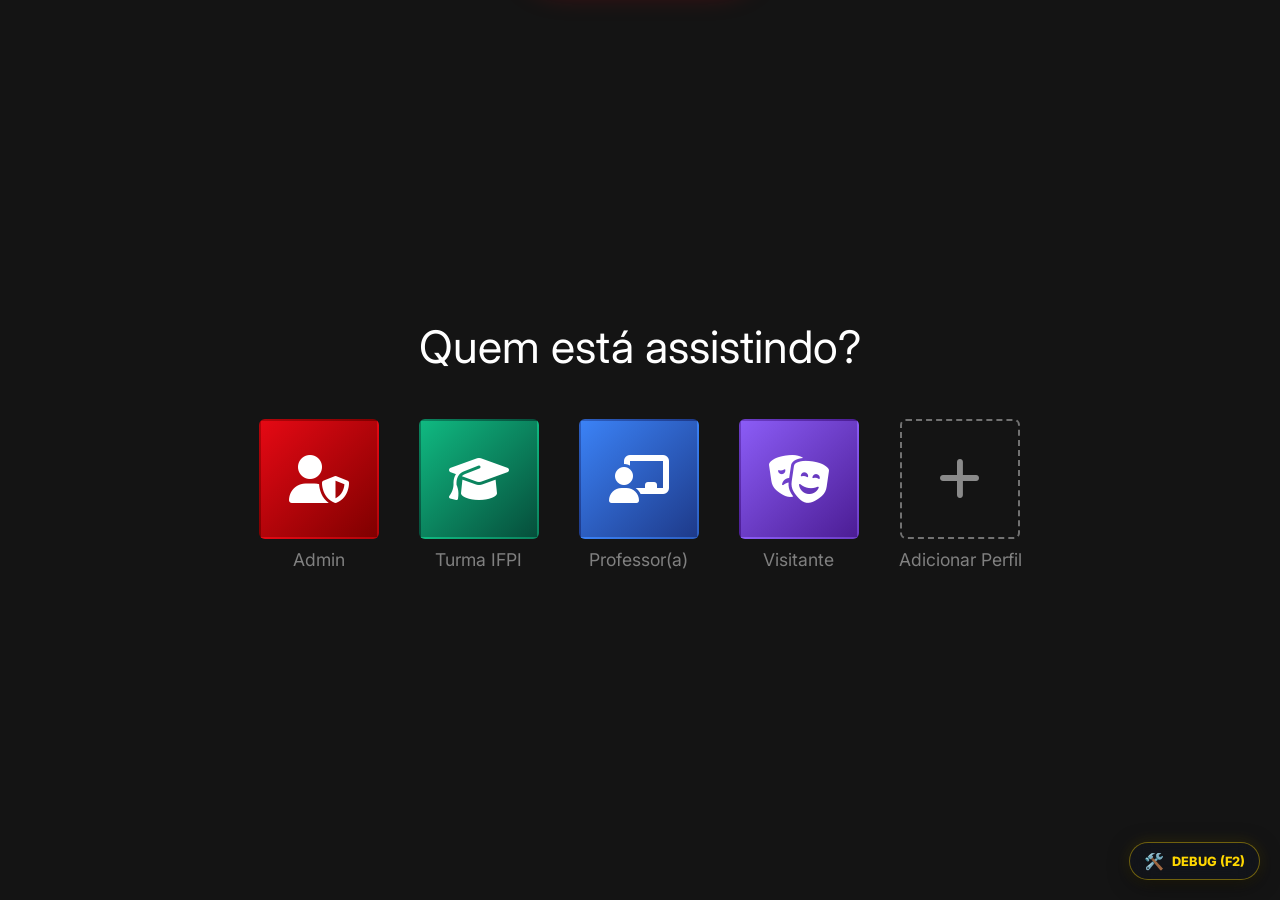
==== commit f0af08a1: "feat: Adiciona filme e apresentacao de slides interativa sobre Vibe Coding" ====
--- a/index.html
+++ b/index.html
@@ -28,7 +28,7 @@
     <link href="https://fonts.googleapis.com/css2?family=Bebas+Neue&family=Inter:wght@300;400;600;700&family=Share+Tech+Mono&display=swap" rel="stylesheet">
     <link rel="stylesheet" href="https://cdnjs.cloudflare.com/ajax/libs/font-awesome/6.5.1/css/all.min.css">
 
-    <link rel="stylesheet" href="css/style.css?v=3.8">
+    <link rel="stylesheet" href="css/style.css?v=4.0">
 </head>
 <body>
 
@@ -255,7 +255,7 @@
     </div>
 
     <!-- TOAST DE TURNO -->
-    <div id="turn-toast">
+    <div id="turn-toast" onclick="window.hideTurnToast()" title="Clique para fechar" style="cursor: pointer;">
         <i class="fa-solid fa-microphone-lines" style="font-size: 2rem; color: var(--netflix-red);"></i>
         <div>
             <span style="font-size: 0.8rem; color: #ccc;">Passando a palavra...</span><br>
@@ -287,6 +287,11 @@
                     <span class="btn-upload-text">Enviar Trabalho</span>
                 </button>
 
+                <!-- Botão SFX Cinemático Procedural -->
+                <button type="button" class="btn-sfx-toggle" id="nav-sfx-btn" onclick="window.toggleIfpiflixSfx()" title="Efeitos Sonoros Cinemáticos (Ativar / Desativar)" aria-label="Som">
+                    <i class="fa-solid fa-volume-high"></i>
+                </button>
+
                 <!-- Lupa de Pesquisa -->
                 <div class="search-box" id="search-box">
                     <button type="button" class="search-icon" id="search-icon-btn" aria-label="Pesquisar"><i class="fa-solid fa-magnifying-glass"></i></button>
@@ -302,7 +307,7 @@
                 <!-- Dropdown de Perfil -->
                 <div class="nav-profile-wrapper" id="nav-profile-wrapper">
                     <button type="button" class="nav-profile-btn" id="nav-profile-btn" aria-haspopup="true" aria-expanded="false" aria-label="Menu do perfil">
-                        <span id="nav-profile-name" style="font-weight:bold;">Admin</span>
+                        <span id="nav-profile-name" class="nav-profile-name" style="font-weight:bold;">Admin</span>
                         <i class="fa-solid fa-user-circle" style="font-size:1.5rem;"></i>
                         <i class="fa-solid fa-caret-down"></i>
                     </button>
@@ -310,6 +315,9 @@
                     <div class="profile-dropdown">
                         <div class="dropdown-item" onclick="window.switchScreen('profile-screen')">
                             <i class="fa-solid fa-users"></i> Trocar de Perfil
+                        </div>
+                        <div class="dropdown-item" onclick="window.openIfpiflixWrapped()">
+                            <i class="fa-solid fa-sparkles" style="color: #ffd700;"></i> Retrospectiva da Turma (Wrapped)
                         </div>
                         <div class="dropdown-item teacher-only" id="dropdown-upload-item" style="display: none;" onclick="window.openSubmitWorkModal()">
                             <i class="fa-solid fa-cloud-arrow-up"></i> Enviar Trabalho da Turma
@@ -374,37 +382,45 @@
             <!-- LINHA: TOP 5 NO IFPI HOJE (Estilo Netflix com números gigantes lado a lado) -->
             <div id="top5-section" class="catalog-section" style="margin-bottom: 30px;">
                 <h2 class="row-title"><span class="top10-badge">TOP 5</span> de hoje no IFPI</h2>
-                <div class="top10-container" id="top10-container">
-                    <div class="top10-item" onclick="window.openTitleModal('guerra-civil')">
-                        <div class="top10-rank">1</div>
-                        <div class="card-portrait p-tema2" data-movie="guerra-civil" role="button" tabindex="0" aria-label="Guerra Civil">
-                            <div class="card-portrait-content"><span style="font-size: 0.65rem; color: #fff; font-weight: bold; margin-bottom: 4px;">TOP 1</span><h4>Guerra Civil</h4></div>
-                        </div>
-                    </div>
-                    <div class="top10-item" onclick="window.openTitleModal('tema-1')">
-                        <div class="top10-rank">2</div>
-                        <div class="card-portrait p-tema1" data-movie="tema-1" role="button" tabindex="0" aria-label="Invocação do Dogma">
-                            <div class="card-portrait-content"><span style="font-size: 0.65rem; color: var(--rpg-gold); font-weight: bold; margin-bottom: 4px;">TOP 2</span><h4>Invocação do Dogma</h4></div>
-                        </div>
-                    </div>
-                    <div class="top10-item" onclick="window.openTitleModal('tema-4')">
-                        <div class="top10-rank">3</div>
-                        <div class="card-portrait p-tema4" data-movie="tema-4" role="button" tabindex="0" aria-label="Obsessão: Falsificabilidade">
-                            <div class="card-portrait-content"><span style="font-size: 0.65rem; color: #ffd700; font-weight: bold; margin-bottom: 4px;">TOP 3</span><h4>Obsessão: Falsificabilidade</h4></div>
-                        </div>
-                    </div>
-                    <div class="top10-item" onclick="window.openTitleModal('tema-3')">
-                        <div class="top10-rank">4</div>
-                        <div class="card-portrait p-tema3" data-movie="tema-3" role="button" tabindex="0" aria-label="Devoradores de Espaço-Tempo">
-                            <div class="card-portrait-content"><span style="font-size: 0.65rem; color: #00f0ff; font-weight: bold; margin-bottom: 4px;">TEMA 03</span><h4>Devoradores de Espaço-Tempo</h4></div>
-                        </div>
-                    </div>
-                    <div class="top10-item" onclick="window.openTitleModal('tema-5')">
-                        <div class="top10-rank">5</div>
-                        <div class="card-portrait p-tema5" data-movie="tema-5" role="button" tabindex="0" aria-label="Não Olhe para a Ética">
-                            <div class="card-portrait-content"><span style="font-size: 0.65rem; color: #fff; font-weight: bold; margin-bottom: 4px;">TEMA 05</span><h4>Não Olhe para a Ética</h4></div>
-                        </div>
-                    </div>
+                <div class="acervo-shelf-slider-container">
+                    <button type="button" class="acervo-slider-nav-btn prev" aria-label="Voltar" onclick="window.scrollAcervoShelf('top10-container', -1)">
+                        <i class="fa-solid fa-chevron-left"></i>
+                    </button>
+                    <div class="top10-container" id="top10-container">
+                        <div class="top10-item" onclick="window.openTitleModal('guerra-civil')">
+                            <div class="top10-rank">1</div>
+                            <div class="card-portrait p-tema2" data-movie="guerra-civil" role="button" tabindex="0" aria-label="Guerra Civil">
+                                <div class="card-portrait-content"><span style="font-size: 0.65rem; color: #fff; font-weight: bold; margin-bottom: 4px;">TOP 1</span><h4>Guerra Civil</h4></div>
+                            </div>
+                        </div>
+                        <div class="top10-item" onclick="window.openTitleModal('tema-1')">
+                            <div class="top10-rank">2</div>
+                            <div class="card-portrait p-tema1" data-movie="tema-1" role="button" tabindex="0" aria-label="Invocação do Dogma">
+                                <div class="card-portrait-content"><span style="font-size: 0.65rem; color: var(--rpg-gold); font-weight: bold; margin-bottom: 4px;">TOP 2</span><h4>Invocação do Dogma</h4></div>
+                            </div>
+                        </div>
+                        <div class="top10-item" onclick="window.openTitleModal('tema-4')">
+                            <div class="top10-rank">3</div>
+                            <div class="card-portrait p-tema4" data-movie="tema-4" role="button" tabindex="0" aria-label="Obsessão: Falsificabilidade">
+                                <div class="card-portrait-content"><span style="font-size: 0.65rem; color: #ffd700; font-weight: bold; margin-bottom: 4px;">TOP 3</span><h4>Obsessão: Falsificabilidade</h4></div>
+                            </div>
+                        </div>
+                        <div class="top10-item" onclick="window.openTitleModal('tema-3')">
+                            <div class="top10-rank">4</div>
+                            <div class="card-portrait p-tema3" data-movie="tema-3" role="button" tabindex="0" aria-label="Devoradores de Espaço-Tempo">
+                                <div class="card-portrait-content"><span style="font-size: 0.65rem; color: #00f0ff; font-weight: bold; margin-bottom: 4px;">TEMA 03</span><h4>Devoradores de Espaço-Tempo</h4></div>
+                            </div>
+                        </div>
+                        <div class="top10-item" onclick="window.openTitleModal('tema-5')">
+                            <div class="top10-rank">5</div>
+                            <div class="card-portrait p-tema5" data-movie="tema-5" role="button" tabindex="0" aria-label="Não Olhe para a Ética">
+                                <div class="card-portrait-content"><span style="font-size: 0.65rem; color: #fff; font-weight: bold; margin-bottom: 4px;">TEMA 05</span><h4>Não Olhe para a Ética</h4></div>
+                            </div>
+                        </div>
+                    </div>
+                    <button type="button" class="acervo-slider-nav-btn next" aria-label="Avançar" onclick="window.scrollAcervoShelf('top10-container', 1)">
+                        <i class="fa-solid fa-chevron-right"></i>
+                    </button>
                 </div>
             </div>
 
@@ -425,45 +441,72 @@
                     </span>
                     <a href="#" onclick="event.preventDefault(); window.openAcervoScreen();" style="font-size: 0.88rem; color: #aaa; text-decoration: none; font-weight: 600;">Ver Acervo Completo &gt;</a>
                 </h2>
-                <div class="disney-collections-row" id="disney-collections-grid">
-                    <!-- Cards gerados via JS estilo Disney+ -->
+                <div class="acervo-shelf-slider-container">
+                    <button type="button" class="acervo-slider-nav-btn prev" aria-label="Voltar" onclick="window.scrollAcervoShelf('disney-collections-grid', -1)">
+                        <i class="fa-solid fa-chevron-left"></i>
+                    </button>
+                    <div class="disney-collections-row" id="disney-collections-grid">
+                        <!-- Cards gerados via JS estilo Disney+ -->
+                    </div>
+                    <button type="button" class="acervo-slider-nav-btn next" aria-label="Avançar" onclick="window.scrollAcervoShelf('disney-collections-grid', 1)">
+                        <i class="fa-solid fa-chevron-right"></i>
+                    </button>
                 </div>
             </div>
             
             <!-- LINHA 1: LANÇAMENTOS DOS 5 TEMAS -->
             <div id="filosofia-row" class="catalog-section" style="margin-bottom: 30px;">
                 <h2 class="row-title">Lançamentos da Turma • Os 5 Temas de Filosofia</h2>
-                <div class="posters-container">
-                    <div class="card-portrait p-tema1" data-movie="tema-1" role="button" tabindex="0" aria-label="Invocação do Dogma">
-                        <div class="card-portrait-content"><span style="font-size: 0.65rem; color: var(--rpg-gold); font-weight: bold; margin-bottom: 4px;">TEMA 01</span><h4>Invocação do Dogma</h4></div>
-                    </div>
-                    <div class="card-portrait p-tema2" style="border-color: var(--netflix-red); box-shadow: 0 0 15px rgba(229,9,20,0.5);" data-movie="guerra-civil" role="button" tabindex="0" aria-label="Guerra Civil">
-                        <div class="card-portrait-content"><span style="font-size: 0.65rem; color: #fff; font-weight: bold; margin-bottom: 4px;">TEMA 02 </span><h4>Guerra Civil</h4></div>
-                    </div>
-                    <div class="card-portrait p-tema3" data-movie="tema-3" role="button" tabindex="0" aria-label="Devoradores de Espaço-Tempo">
-                        <div class="card-portrait-content"><span style="font-size: 0.65rem; color: #00f0ff; font-weight: bold; margin-bottom: 4px;">TEMA 03</span><h4>Devoradores de Espaço-Tempo</h4></div>
-                    </div>
-                    <div class="card-portrait p-tema4" data-movie="tema-4" role="button" tabindex="0" aria-label="Obsessão: Falsificabilidade">
-                        <div class="card-portrait-content"><span style="font-size: 0.65rem; color: #ffd700; font-weight: bold; margin-bottom: 4px;">TEMA 04</span><h4>Obsessão: Falsificabilidade</h4></div>
-                    </div>
-                    <div class="card-portrait p-tema5" data-movie="tema-5" role="button" tabindex="0" aria-label="Não Olhe para a Ética">
-                        <div class="card-portrait-content"><span style="font-size: 0.65rem; color: #fff; font-weight: bold; margin-bottom: 4px;">TEMA 05</span><h4>Não Olhe para a Ética</h4></div>
-                    </div>
+                <div class="acervo-shelf-slider-container">
+                    <button type="button" class="acervo-slider-nav-btn prev" aria-label="Voltar" onclick="window.scrollAcervoShelf('filosofia-posters-shelf', -1)">
+                        <i class="fa-solid fa-chevron-left"></i>
+                    </button>
+                    <div class="posters-container" id="filosofia-posters-shelf">
+                        <div class="card-portrait p-tema1" data-movie="tema-1" role="button" tabindex="0" aria-label="Invocação do Dogma">
+                            <div class="card-portrait-content"><span style="font-size: 0.65rem; color: var(--rpg-gold); font-weight: bold; margin-bottom: 4px;">TEMA 01</span><h4>Invocação do Dogma</h4></div>
+                        </div>
+                        <div class="card-portrait p-tema2" style="border-color: var(--netflix-red); box-shadow: 0 0 15px rgba(229,9,20,0.5);" data-movie="guerra-civil" role="button" tabindex="0" aria-label="Guerra Civil">
+                            <div class="card-portrait-content"><span style="font-size: 0.65rem; color: #fff; font-weight: bold; margin-bottom: 4px;">TEMA 02 </span><h4>Guerra Civil</h4></div>
+                        </div>
+                        <div class="card-portrait p-tema3" data-movie="tema-3" role="button" tabindex="0" aria-label="Devoradores de Espaço-Tempo">
+                            <div class="card-portrait-content"><span style="font-size: 0.65rem; color: #00f0ff; font-weight: bold; margin-bottom: 4px;">TEMA 03</span><h4>Devoradores de Espaço-Tempo</h4></div>
+                        </div>
+                        <div class="card-portrait p-tema4" data-movie="tema-4" role="button" tabindex="0" aria-label="Obsessão: Falsificabilidade">
+                            <div class="card-portrait-content"><span style="font-size: 0.65rem; color: #ffd700; font-weight: bold; margin-bottom: 4px;">TEMA 04</span><h4>Obsessão: Falsificabilidade</h4></div>
+                        </div>
+                        <div class="card-portrait p-tema5" data-movie="tema-5" role="button" tabindex="0" aria-label="Não Olhe para a Ética">
+                            <div class="card-portrait-content"><span style="font-size: 0.65rem; color: #fff; font-weight: bold; margin-bottom: 4px;">TEMA 05</span><h4>Não Olhe para a Ética</h4></div>
+                        </div>
+                    </div>
+                    <button type="button" class="acervo-slider-nav-btn next" aria-label="Avançar" onclick="window.scrollAcervoShelf('filosofia-posters-shelf', 1)">
+                        <i class="fa-solid fa-chevron-right"></i>
+                    </button>
                 </div>
             </div>
 
             <!-- LINHA 2: SÉRIES E CURTAS DE T.I. -->
             <div id="ti-row" class="catalog-section" style="margin-bottom: 30px;">
                 <h2 class="row-title">Séries e Curtas de T.I.</h2>
-                <div class="posters-container">
-                    <div class="card-portrait p-stranger" data-movie="stranger-pings" role="button" tabindex="0" aria-label="Stranger Pings"><div class="card-portrait-content"><h4>Stranger Pings</h4></div></div>
-                    <div class="card-portrait p-dragon" data-movie="treinar-ia" role="button" tabindex="0" aria-label="Como Treinar a sua I.A."><div class="card-portrait-content"><h4>Como Treinar a sua I.A.</h4></div></div>
-                    <div class="card-portrait p-pix" data-movie="deepfake-pix" role="button" tabindex="0" aria-label="Deepfake: O Preço do Pix"><div class="card-portrait-content"><h4>Deepfake: O Preço do Pix</h4></div></div>
-                    <div class="card-portrait p-opensource" data-movie="open-source" role="button" tabindex="0" aria-label="Open Source"><div class="card-portrait-content"><h4>Open Source</h4></div></div>
-                    <div class="card-portrait p-kpop" data-movie="kpop" role="button" tabindex="0" aria-label="Guerreiras do Pop 3"><div class="card-portrait-content"><h4>Guerreiras do Pop 3</h4></div></div>
-                    <div class="card-portrait p-procurando" data-movie="procurando-ip" role="button" tabindex="0" aria-label="Procurando IP"><div class="card-portrait-content"><h4>Procurando IP</h4></div></div>
-                    <div class="card-portrait p-nicolas" data-movie="nicolas" role="button" tabindex="0" aria-label="Nicolas O Grande"><div class="card-portrait-content"><h4>Nicolas O Grande</h4></div></div>
-                    <div class="card-portrait p-lalalan" data-movie="lalalan" role="button" tabindex="0" aria-label="La La LAN"><div class="card-portrait-content"><h4>La La LAN</h4></div></div>
+                <div class="acervo-shelf-slider-container">
+                    <button type="button" class="acervo-slider-nav-btn prev" aria-label="Voltar" onclick="window.scrollAcervoShelf('ti-posters-shelf', -1)">
+                        <i class="fa-solid fa-chevron-left"></i>
+                    </button>
+                    <div class="posters-container" id="ti-posters-shelf">
+                        <div class="card-portrait p-vibecoding" data-movie="vibe-coding" role="button" tabindex="0" aria-label="Vibe Coding: Criação de Sites com IA" style="border: 2px solid #00f0ff; box-shadow: 0 0 20px rgba(0, 240, 255, 0.45);">
+                            <div class="card-portrait-content"><span style="font-size: 0.65rem; color: #00f0ff; font-weight: bold; margin-bottom: 4px; letter-spacing: 0.5px;">NOVO • IA 2026</span><h4 style="color:#fff;">Vibe Coding</h4></div>
+                        </div>
+                        <div class="card-portrait p-stranger" data-movie="stranger-pings" role="button" tabindex="0" aria-label="Stranger Pings"><div class="card-portrait-content"><h4>Stranger Pings</h4></div></div>
+                        <div class="card-portrait p-dragon" data-movie="treinar-ia" role="button" tabindex="0" aria-label="Como Treinar a sua I.A."><div class="card-portrait-content"><h4>Como Treinar a sua I.A.</h4></div></div>
+                        <div class="card-portrait p-pix" data-movie="deepfake-pix" role="button" tabindex="0" aria-label="Deepfake: O Preço do Pix"><div class="card-portrait-content"><h4>Deepfake: O Preço do Pix</h4></div></div>
+                        <div class="card-portrait p-opensource" data-movie="open-source" role="button" tabindex="0" aria-label="Open Source"><div class="card-portrait-content"><h4>Open Source</h4></div></div>
+                        <div class="card-portrait p-kpop" data-movie="kpop" role="button" tabindex="0" aria-label="Guerreiras do Pop 3"><div class="card-portrait-content"><h4>Guerreiras do Pop 3</h4></div></div>
+                        <div class="card-portrait p-procurando" data-movie="procurando-ip" role="button" tabindex="0" aria-label="Procurando IP"><div class="card-portrait-content"><h4>Procurando IP</h4></div></div>
+                        <div class="card-portrait p-nicolas" data-movie="nicolas" role="button" tabindex="0" aria-label="Nicolas O Grande"><div class="card-portrait-content"><h4>Nicolas O Grande</h4></div></div>
+                        <div class="card-portrait p-lalalan" data-movie="lalalan" role="button" tabindex="0" aria-label="La La LAN"><div class="card-portrait-content"><h4>La La LAN</h4></div></div>
+                    </div>
+                    <button type="button" class="acervo-slider-nav-btn next" aria-label="Avançar" onclick="window.scrollAcervoShelf('ti-posters-shelf', 1)">
+                        <i class="fa-solid fa-chevron-right"></i>
+                    </button>
                 </div>
             </div>
 
@@ -473,12 +516,20 @@
                     <span>Trabalhos Antigos</span>
                     <a href="#" onclick="event.preventDefault(); window.openAcervoScreen();" style="font-size: 0.88rem; color: #aaa; text-decoration: none; font-weight: 600;">Ver todos &gt;</a>
                 </h2>
-                <div class="landscape-row">
-                    <div class="card-landscape p-mitm" data-movie="mitm" role="button" tabindex="0" aria-label="O Homem no Meio"><div class="card-landscape-content"><h4>O Homem no Meio</h4></div></div>
-                    <div class="card-landscape p-firewall" data-movie="firewall" role="button" tabindex="0" aria-label="A Muralha de Fogo"><div class="card-landscape-content"><h4>A Muralha de Fogo</h4></div></div>
-                    <div class="card-landscape p-metaverso" data-movie="metaverso" role="button" tabindex="0" aria-label="Fuga do Metaverso"><div class="card-landscape-content"><h4>Fuga do Metaverso</h4></div></div>
-                    <div class="card-landscape p-iot" data-movie="iot" role="button" tabindex="0" aria-label="Rebelião das Torradeiras"><div class="card-landscape-content"><h4>Rebelião das Torradeiras</h4></div></div>
-                    <div class="card-landscape p-honeypot" data-movie="honeypot" role="button" tabindex="0" aria-label="O Pote de Mel"><div class="card-landscape-content"><h4>O Pote de Mel</h4></div></div>
+                <div class="acervo-shelf-slider-container">
+                    <button type="button" class="acervo-slider-nav-btn prev" aria-label="Voltar" onclick="window.scrollAcervoShelf('trabalhos-landscape-shelf', -1)">
+                        <i class="fa-solid fa-chevron-left"></i>
+                    </button>
+                    <div class="landscape-row" id="trabalhos-landscape-shelf">
+                        <div class="card-landscape p-mitm" data-movie="mitm" role="button" tabindex="0" aria-label="O Homem no Meio"><div class="card-landscape-content"><h4>O Homem no Meio</h4></div></div>
+                        <div class="card-landscape p-firewall" data-movie="firewall" role="button" tabindex="0" aria-label="A Muralha de Fogo"><div class="card-landscape-content"><h4>A Muralha de Fogo</h4></div></div>
+                        <div class="card-landscape p-metaverso" data-movie="metaverso" role="button" tabindex="0" aria-label="Fuga do Metaverso"><div class="card-landscape-content"><h4>Fuga do Metaverso</h4></div></div>
+                        <div class="card-landscape p-iot" data-movie="iot" role="button" tabindex="0" aria-label="Rebelião das Torradeiras"><div class="card-landscape-content"><h4>Rebelião das Torradeiras</h4></div></div>
+                        <div class="card-landscape p-honeypot" data-movie="honeypot" role="button" tabindex="0" aria-label="O Pote de Mel"><div class="card-landscape-content"><h4>O Pote de Mel</h4></div></div>
+                    </div>
+                    <button type="button" class="acervo-slider-nav-btn next" aria-label="Avançar" onclick="window.scrollAcervoShelf('trabalhos-landscape-shelf', 1)">
+                        <i class="fa-solid fa-chevron-right"></i>
+                    </button>
                 </div>
             </div>
 
@@ -499,6 +550,7 @@
             <div class="footer-links">
                 <a href="#" role="button" data-action="resumo">Guia de Estudos (Resumo)</a>
                 <a href="#" role="button" onclick="event.preventDefault(); window.openAcervoScreen();">Trabalhos Antigos</a>
+                <a href="#" role="button" onclick="event.preventDefault(); window.openIfpiflixWrapped();" style="display: inline-flex; align-items: center; gap: 6px;"><i class="fa-solid fa-sparkles" style="color: #ffd700;"></i> Retrospectiva da Turma</a>
                 <a href="#" role="button" data-action="ajuda">Central de Ajuda</a>
                 <a href="#" role="button" data-action="conta">Conta</a>
             </div>
@@ -510,10 +562,10 @@
     </div>
 
     <!-- =======================================================
-         TELA: TRABALHOS ANTIGOS (DESIGN 100% AUTÊNTICO NETFLIX)
+         TELA: TRABALHOS ANTIGOS (MESMO DESIGN DA TELA INICIAL)
          ======================================================= -->
     <div id="acervo-screen" class="screen">
-        <nav class="home-nav scrolled">
+        <nav class="home-nav" id="acervo-home-nav">
             <div class="nav-left-group">
                 <div class="nav-logo" onclick="window.filterNavCategory('inicio')">IFPIFLIX</div>
                 <ul class="nav-categories" id="acervo-nav-categories">
@@ -526,62 +578,71 @@
                 </ul>
             </div>
             <div class="nav-right">
+                <!-- Botão Enviar Trabalho (EXCLUSIVO PROFESSOR) -->
                 <button type="button" class="btn-professor-upload" id="btn-acervo-upload" style="display: none;" onclick="window.openSubmitWorkModal()" title="Cadastrar / Enviar Trabalho da Turma (Exclusivo Professor)">
                     <i class="fa-solid fa-cloud-arrow-up"></i>
                     <span class="btn-upload-text">Enviar Trabalho</span>
                 </button>
-                <div class="search-box">
-                    <button type="button" class="search-icon" aria-label="Pesquisar"><i class="fa-solid fa-magnifying-glass"></i></button>
-                    <input type="search" id="acervo-search-input" placeholder="Títulos, matérias..." oninput="window.renderAcervoScreen()" autocomplete="off">
-                </div>
-                <div class="nav-profile-wrapper">
-                    <button type="button" class="nav-profile-btn" onclick="window.switchScreen('profile-screen')">
+
+                <!-- Botão SFX Cinemático Procedural -->
+                <button type="button" class="btn-sfx-toggle" id="nav-acervo-sfx-btn" onclick="window.toggleIfpiflixSfx()" title="Efeitos Sonoros Cinemáticos (Ativar / Desativar)" aria-label="Som">
+                    <i class="fa-solid fa-volume-high"></i>
+                </button>
+
+                <!-- Lupa de Pesquisa no Acervo -->
+                <div class="search-box" id="acervo-search-box">
+                    <button type="button" class="search-icon" id="acervo-search-icon-btn" aria-label="Pesquisar no Acervo"><i class="fa-solid fa-magnifying-glass"></i></button>
+                    <input type="search" id="acervo-search-input" placeholder="Títulos, matérias..." aria-label="Pesquisar no Acervo" enterkeyhint="search" oninput="window.renderAcervoScreen()" autocomplete="off">
+                </div>
+
+                <!-- Botão Surpreenda-me (Roleta) -->
+                <button type="button" class="btn-surprise" onclick="window.triggerSurpriseMe()" title="Surpreenda-me (Sorteador de Filmes)">
+                    <i class="fa-solid fa-shuffle"></i>
+                    <span class="btn-surprise-text">Surpreenda-me</span>
+                </button>
+
+                <!-- Dropdown de Perfil Completo -->
+                <div class="nav-profile-wrapper" id="acervo-nav-profile-wrapper">
+                    <button type="button" class="nav-profile-btn" id="acervo-nav-profile-btn" aria-haspopup="true" aria-expanded="false" aria-label="Menu do perfil">
+                        <span class="nav-profile-name" style="font-weight:bold;">Admin</span>
                         <i class="fa-solid fa-user-circle" style="font-size:1.5rem;"></i>
-                    </button>
-                </div>
-            </div>
-        </nav>
-
-        <!-- SUB-NAV ESTILO NETFLIX (TÍTULO DA SEÇÃO + SELETOR DE GÊNEROS/MATÉRIAS + FILTRO DE FORMATO) -->
-        <div class="netflix-subnav-bar">
-            <div class="netflix-subnav-left">
-                <h1 class="netflix-subnav-title">Trabalhos Antigos</h1>
-                <div class="netflix-genre-dropdown-wrapper">
-                    <button type="button" class="netflix-genre-select-btn" id="materia-dropdown-btn" onclick="window.toggleMateriaDropdown(event)">
-                        <span id="current-materia-label">Todas as Matérias</span>
                         <i class="fa-solid fa-caret-down"></i>
                     </button>
-                    <div class="netflix-genre-popover" id="materia-dropdown-menu">
-                        <!-- Itens das matérias gerados via JS -->
-                    </div>
-                </div>
-
-                <!-- Pílulas de Filtro de Formato Estilo Streaming -->
-                <div class="acervo-format-pills">
-                    <button type="button" class="format-pill active" id="pill-format-all" onclick="window.setAcervoFormat('all')">Todos</button>
-                    <button type="button" class="format-pill" id="pill-format-pdf" onclick="window.setAcervoFormat('pdf')"><i class="fa-solid fa-file-powerpoint"></i> Slides / PDF</button>
-                    <button type="button" class="format-pill" id="pill-format-video" onclick="window.setAcervoFormat('video')"><i class="fa-solid fa-clapperboard"></i> Vídeos &amp; Podcasts</button>
-                </div>
-
-                <!-- Alternador de Modo: Coleções vs Todos os Slides -->
-                <div class="acervo-view-toggles" id="acervo-view-toggles">
-                    <button type="button" class="view-toggle-btn active" id="view-toggle-collections" onclick="window.setAcervoViewMode('collections')" title="Agrupado por seminários">
-                        <i class="fa-solid fa-folder-open"></i> Coleções
-                    </button>
-                    <button type="button" class="view-toggle-btn" id="view-toggle-grid" onclick="window.setAcervoViewMode('grid')" title="Grade com todos os slides 16:9">
-                        <i class="fa-solid fa-table-cells-large"></i> Todos os Slides
-                    </button>
-                </div>
-            </div>
-
-            <!-- Chip de Aluno / Elenco Ativo -->
-            <div id="acervo-author-chip" class="acervo-author-chip" style="display: none;">
-                <span>Filtrado por: <strong id="acervo-author-name">Aluno</strong></span>
-                <button type="button" onclick="window.clearAcervoAuthorFilter()" title="Remover filtro de aluno"><i class="fa-solid fa-xmark"></i></button>
-            </div>
-        </div>
-
-        <!-- CATÁLOGO DAS FILEIRAS EM PURO ESTILO NETFLIX -->
+
+                    <div class="profile-dropdown">
+                        <div class="dropdown-item" onclick="window.switchScreen('profile-screen')">
+                            <i class="fa-solid fa-users"></i> Trocar de Perfil
+                        </div>
+                        <div class="dropdown-item" onclick="window.openIfpiflixWrapped()">
+                            <i class="fa-solid fa-sparkles" style="color: #ffd700;"></i> Retrospectiva da Turma (Wrapped)
+                        </div>
+                        <div class="dropdown-item teacher-only" style="display: none;" onclick="window.openSubmitWorkModal()">
+                            <i class="fa-solid fa-cloud-arrow-up"></i> Enviar Trabalho da Turma
+                        </div>
+                        <div class="dropdown-item" onclick="window.openInfoModal('conta')">
+                            <i class="fa-regular fa-user"></i> Conta
+                        </div>
+                        <div class="dropdown-item" onclick="window.openInfoModal('ajuda')">
+                            <i class="fa-regular fa-circle-question"></i> Central de Ajuda
+                        </div>
+                        <div class="dropdown-item" onclick="window.openResumoModal()">
+                            <i class="fa-solid fa-book-open"></i> Guia de Estudos (Resumo)
+                        </div>
+                        <div class="dropdown-divider"></div>
+                        <div class="dropdown-item sair" onclick="window.logoutIfpiflix()">
+                            <i class="fa-solid fa-arrow-right-from-bracket"></i> Sair da IFPIFLIX
+                        </div>
+                    </div>
+                </div>
+            </div>
+        </nav>
+
+        <!-- BANNER PRINCIPAL (HERO / CARROSSEL DA TELA INICIAL) -->
+        <div class="hero acervo-hero" id="acervo-hero" onmouseenter="window.pauseAcervoHeroTimer()" onmouseleave="window.resumeAcervoHeroTimer()">
+            <!-- Injetado dinamicamente com .hero-content, Bebas Neue 4.8rem, botões .btn-play e .btn-info e pagers -->
+        </div>
+
+        <!-- CATÁLOGO GERAL (EXATAMENTE COMO NA TELA INICIAL) -->
         <div class="catalog-container acervo-catalog" id="acervo-rows-container">
             <!-- Fileiras geradas via JS exatamente iguais à Home -->
         </div>
@@ -589,6 +650,7 @@
         <footer class="ifpiflix-footer">
             <div class="footer-links">
                 <a href="#" role="button" data-action="resumo">Guia de Estudos (Resumo)</a>
+                <a href="#" role="button" onclick="event.preventDefault(); window.openIfpiflixWrapped();" style="display: inline-flex; align-items: center; gap: 6px;"><i class="fa-solid fa-sparkles" style="color: #ffd700;"></i> Retrospectiva da Turma</a>
                 <a href="#" role="button" data-action="ajuda">Central de Ajuda</a>
                 <a href="#" role="button" data-action="conta">Conta</a>
             </div>
@@ -816,7 +878,7 @@
                         <div class="ticker-box" id="ticker-12">Uma maçã caiu, e o cara inventou o cálculo.</div>
                         <h3 class="highlight">O Método Científico</h3><p>Newton consolida a revolução. Racionalismo e Empirismo se unem para formar o <strong>Método Hipotético-Dedutivo</strong>.</p>
                     </div>
-                    <div class="visual-col"><div class="rpg-top"><i class="fa-solid fa-trophy"></i> Fim da Campanha</div><div class="sim-screen"><div class="newton-scene"><i class="fa-solid fa-apple-whole newton-apple"></i><div class="math-wave">F = G(m1m2)/r²</div></div></div></div>
+                    <div class="visual-col"><div class="rpg-top"><i class="fa-solid fa-trophy"></i> Fim da Campanha</div><div class="sim-screen"><div class="newton-scene"><i class="fa-solid fa-apple-whole newton-apple" onclick="window.triggerNewtonGravityEasterEgg(event)" title="Clique 3x na Maçã de Newton para testar a gravidade!" style="cursor: pointer;"></i><div class="math-wave">F = G(m1m2)/r²</div></div></div></div>
                 </div>
             </div>
 
@@ -825,8 +887,9 @@
                 <div style="display:flex; flex-direction:column; align-items:center; justify-content:center; height:100%; text-align:center; width: 100%; z-index: 50;">
                     <h1 style="font-family:'Bebas Neue'; font-size:7rem; color:var(--netflix-red); text-shadow: 0 0 30px rgba(229,9,20,0.8); margin-bottom:10px;">ASSINE O IFPIFLIX</h1>
                     <p style="font-size:2rem; color:#fff;">Acesso ilimitado à sabedoria universal.</p>
-                    <div style="background: linear-gradient(135deg, #E50914, #8b0000); padding: 20px 50px; border-radius: 8px; font-size: 3rem; font-weight: bold; margin-top: 30px; box-shadow: 0 10px 30px rgba(229,9,20,0.5);">
+                    <div class="clickable-price-cta" onclick="window.openSubscriptionCheckout()" title="Clique para assinar agora!" style="background: linear-gradient(135deg, #E50914, #8b0000); padding: 20px 50px; border-radius: 8px; font-size: 3rem; font-weight: bold; margin-top: 30px; box-shadow: 0 10px 30px rgba(229,9,20,0.5); cursor: pointer; user-select: none;">
                         POR APENAS R$ 67,90 <span style="font-size: 1.5rem; font-weight: normal;">/ mês</span>
+                        <div style="font-size: 0.95rem; font-weight: 600; opacity: 0.85; margin-top: 8px; letter-spacing: 1px;"><i class="fa-solid fa-ticket"></i> TEMOS CUPOM: NOTA10 (100% OFF)</div>
                     </div>
                 </div>
             </div>
@@ -847,9 +910,685 @@
     </div>
 
     <!-- =======================================================
+         PLAYER 3: APRESENTAÇÃO INTERATIVA DE SEGURANÇA DA INFORMAÇÃO
+         ======================================================= -->
+    <div id="security-player-screen" class="screen">
+        <audio id="deepfake-audio" preload="auto" src="midia/deepfake.mp3"></audio>
+        <div class="player-header">
+            <button type="button" class="control-btn" aria-label="Voltar" onclick="window.closeSecurityPresentation()"><i class="fa-solid fa-arrow-left"></i></button>
+            <div style="display:flex; flex-direction: column; margin-left: 10px;">
+                <span style="font-weight: bold;">Segurança da Informação</span>
+                <span id="sec-player-ep-title" style="color: #aaa; font-size: 0.9rem;">T1:E1 - Vulnerabilidades</span>
+            </div>
+        </div>
+
+        <div class="slide-area">
+            
+            <!-- EPISÓDIO 1: VULNERABILIDADES -->
+            <div class="slide" id="sec-slide-0" data-max-steps="3">
+                <div class="slide-grid">
+                    <div class="text-col">
+                        <h2>01. VULNERABILIDADES WEB (PHP)</h2>
+                        <div class="step-info step-1 active-step">
+                            <h3 class="highlight">Passo 1: Injeção de SQL</h3>
+                            <p>A falha de SQL Injection ocorre quando a aplicação web não sanitiza adequadamente as entradas do usuário. Isso permite a execução de comandos arbitrários no banco de dados, resultando na extração não autorizada de informações sensíveis.</p>
+                        </div>
+                        <div class="step-info step-2">
+                            <h3 class="highlight">Passo 2: XSS (Cross-Site Scripting)</h3>
+                            <p>Consiste na injeção de scripts maliciosos em páginas da web. Essa vulnerabilidade é frequentemente explorada para o sequestro de sessões <span class="blue-glow">(Session Hijacking)</span> através da interceptação de cookies de autenticação.</p>
+                        </div>
+                        <div class="step-info step-3">
+                            <h3 class="highlight">Passo 3: LFI / RFI</h3>
+                            <p>Vulnerabilidades de Inclusão de Arquivos permitem que um atacante manipule os parâmetros das requisições na URL, viabilizando o acesso a diretórios restritos e a leitura de arquivos críticos de configuração do servidor.</p>
+                        </div>
+                    </div>
+                    
+                    <div class="visual-col">
+                        <div class="browser-top"><div class="dot r"></div><div class="dot y"></div><div class="dot g"></div><div class="url-bar" id="ep1-url">https://sistema-ifpi.com.br/login</div></div>
+                        
+                        <div class="sim-screen active-sim step-1" id="sim-sqli">
+                            <div class="login-box" id="login-form-sqli">
+                                <h3 style="margin-bottom:15px; color:#333;">Acesso ao Sistema</h3>
+                                <div style="font-family: monospace; color:#E50914; margin-bottom:5px; height:20px; font-weight:bold;" class="typewriter" id="typewriter-user"></div>
+                                <input type="text" class="login-input" placeholder="Senha" disabled>
+                                <button type="button" style="width:100%; padding:10px; background:#3b82f6; color:#fff; border:none; border-radius:4px; font-weight:bold;">AUTENTICAR</button>
+                            </div>
+                            <div id="db-dump-sqli" style="display:none; width: 100%;">
+                                <h3 style="color:#E50914; margin-bottom:10px;"><i class="fa-solid fa-triangle-exclamation"></i> VAZAMENTO DE BD DETECTADO</h3>
+                                <table class="db-table">
+                                    <tr><th>ID</th><th>Usuário</th><th>Senha_Hash</th></tr>
+                                    <tr><td>1</td><td>admin</td><td>8c6976e5b5...</td></tr>
+                                    <tr><td>2</td><td>clautenis</td><td>9d4e1e23...</td></tr>
+                                    <tr><td>3</td><td>professor</td><td>5f4dcc3b5a...</td></tr>
+                                </table>
+                            </div>
+                        </div>
+
+                        <div class="sim-screen step-2" id="sim-xss">
+                            <div class="forum-box">
+                                <h3 style="color:#333; margin-bottom:10px;">Fórum da Turma</h3>
+                                <div class="comment"><strong>João:</strong> Pessoal, que horas é a aula amanhã?</div>
+                                <div class="comment" style="background:#fff3f3; border-left:4px solid #E50914;">
+                                    <strong>Hacker:</strong> <span style="font-family:monospace; color:#E50914;">&lt;script&gt;capturar_cookie()&lt;/script&gt;</span>
+                                </div>
+                            </div>
+                            <div class="alert-box" id="xss-alert">
+                                <i class="fa-solid fa-cookie-bite" style="font-size:3rem; color:#f59e0b;"></i>
+                                <h3 style="color:#000; margin:10px 0;">Cookie Interceptado!</h3>
+                                <p style="font-family:monospace; font-size:0.8rem; color:#666;">PHPSESSID=9a8b7c6d...</p>
+                            </div>
+                            <div id="xss-logged" style="display:none; text-align:center;">
+                                <i class="fa-solid fa-user-shield" style="font-size:4rem; color:#10b981;"></i>
+                                <h2 style="color:#333; margin-top:10px;">Acesso Concedido</h2>
+                                <p style="color:#666; font-weight:bold;">Sessão Sequestrada (Autenticação Burlada)</p>
+                            </div>
+                        </div>
+
+                        <div class="sim-screen step-3 folder-screen" id="sim-lfi">
+                            <h3 style="color:#333; border-bottom: 2px solid #ccc; padding-bottom:10px; width: 100%;">/var/www/Arquivos_Privados/</h3>
+                            <div class="folder-grid">
+                                <div><i class="fa-solid fa-folder folder-icon"></i><br><span style="color:#333; font-size:0.8rem;">Imagens</span></div>
+                                <div><i class="fa-solid fa-folder folder-icon"></i><br><span style="color:#333; font-size:0.8rem;">Backups</span></div>
+                                <div><i class="fa-solid fa-file-lines file-icon" style="color:#E50914;"></i><br><span style="color:#333; font-size:0.8rem; font-weight:bold;">senhas_banco.txt</span></div>
+                            </div>
+                            <div class="download-box" id="lfi-download">
+                                <i class="fa-solid fa-circle-check"></i> Extração de Arquivo Concluída!
+                            </div>
+                        </div>
+                    </div>
+                </div>
+            </div>
+
+            <!-- EPISÓDIO 2: O S.O.C -->
+            <div class="slide" id="sec-slide-1" data-max-steps="6">
+                <div class="slide-grid">
+                    <div class="text-col">
+                        <h2>02. O S.O.C.</h2>
+                        <div class="step-info step-1 active-step">
+                            <h3 class="highlight">Tier 1: Triagem</h3>
+                            <p>Atua na linha de frente do monitoramento de rede. Os analistas realizam a triagem inicial dos logs e alertas gerados pelas ferramentas de segurança, distinguindo falsos positivos de incidentes reais.</p>
+                        </div>
+                        <div class="step-info step-2">
+                            <h3 class="highlight">Tier 2: Resposta a Incidentes</h3>
+                            <p>Responsável direto pela mitigação. Ao confirmar uma ameaça, esta equipe executa ações táticas de contenção, como a implementação de regras de bloqueio em firewalls e o isolamento de ativos afetados.</p>
+                        </div>
+                        <div class="step-info step-3">
+                            <h3 class="highlight">Tier 3: Threat Hunting</h3>
+                            <p>Abordagem proativa de segurança cibernética. Os especialistas realizam varreduras contínuas na infraestrutura para identificar Ameaças Persistentes Avançadas (APTs) que conseguiram contornar as defesas perimetrais.</p>
+                        </div>
+                        <div class="step-info step-4">
+                            <h3 class="highlight">Dinâmica de Equipes (Cores)</h3>
+                            <p>O S.O.C. atua em frentes estratégicas: o <span style="color:#E50914; font-weight:bold;">Red Team</span> conduz ataques simulados ofensivos, o <span style="color:#3b82f6; font-weight:bold;">Blue Team</span> gerencia as defesas da rede, e o <span style="color:#8b5cf6; font-weight:bold;">Purple Team</span> integra os aprendizados de ambos para aprimorar os protocolos de resposta.</p>
+                        </div>
+                        <div class="step-info step-5">
+                            <h3 class="highlight">Ferramentas: SIEM, TIPs e SOAR</h3>
+                            <p>A operação é viabilizada por tecnologias centrais: <strong>SIEM</strong> (centraliza e correlaciona logs), <strong>TIPs</strong> (fornece inteligência global sobre novas ameaças em tempo real) e <strong>SOAR</strong> (automatiza as respostas para conter ataques em frações de segundos).</p>
+                        </div>
+                        <div class="step-info step-6">
+                            <h3 class="highlight">Modelos Operacionais</h3>
+                            <p>As organizações podem optar por um <strong>SOC Interno</strong> (infraestrutura <em>in-house</em> e equipe dedicada, garantindo controle local), ou um <strong>SOC Externo/MSSP</strong> (serviço terceirizado que oferece escalabilidade e monitoramento contínuo 24/7).</p>
+                        </div>
+                    </div>
+                    
+                    <div class="visual-col">
+                        <div class="browser-top"><div class="dot r"></div><div class="dot y"></div><div class="dot g"></div><div class="url-bar" style="text-align:center;">DASHBOARD DO S.O.C.</div></div>
+                        
+                        <div class="sim-screen soc-dash active-sim step-1 step-2 step-3" style="padding:15px; position:relative;">
+                            <div style="width:100%; display:flex; justify-content:space-between; align-items:center; border-bottom:1px solid #333; padding-bottom:10px; margin-bottom:10px;">
+                                <span style="font-weight:bold; color:#fff;"><i class="fa-solid fa-shield"></i> LOGS DO FIREWALL</span>
+                                <span class="highlight" id="soc-status">MONITORAMENTO ATIVO</span>
+                            </div>
+                            <div style="width:100%; height:100%; overflow:hidden;" id="soc-logs">
+                                <div class="log-line">GET /api/v1/users - 200 OK - IP: 192.168.1.5</div>
+                                <div class="log-line">GET /images/logo.png - 200 OK - IP: 172.16.0.4</div>
+                                <div class="log-line">GET /css/style.css - 200 OK - IP: 192.168.1.10</div>
+                                <div class="log-line step-1 step-2 log-red" style="display:none; padding:5px; margin: 10px 0;" id="soc-alert">CRÍTICO: TENTATIVA DE INVASÃO DETECTADA - IP: 185.20.14.9 (RÚSSIA)</div>
+                                <div class="log-line">GET /index.php - 200 OK - IP: 192.168.1.2</div>
+                            </div>
+                            <div id="soc-block" style="display:none; position:absolute; top:50%; left:50%; transform:translate(-50%,-50%); background:rgba(0,0,0,0.95); padding:25px; border:2px solid #10b981; border-radius:8px; text-align:center; box-shadow: 0 0 20px rgba(16,185,129,0.4);">
+                                <i class="fa-solid fa-lock" style="font-size:3rem; color:#10b981; margin-bottom:10px;"></i>
+                                <h3 style="color:#fff;">Ameaça Contida</h3>
+                                <p style="color:#aaa; font-size:0.9rem; margin-top:5px;">Bloqueio de IP executado pelo Tier 2</p>
+                            </div>
+                            
+                            <div class="radar-box" id="soc-hunt">
+                                <div class="radar-sweep"></div>
+                                <div class="server-box"><i class="fa-solid fa-server"></i> Server 01</div>
+                                <div class="server-box server-infected" id="infected-server"><i class="fa-solid fa-server"></i> Server 02<br><span style="font-size:0.6rem; margin-top:5px; font-weight:bold;">MALWARE OCULTO</span></div>
+                                <div class="server-box"><i class="fa-solid fa-server"></i> Server 03</div>
+                            </div>
+                        </div>
+
+                        <div class="sim-screen step-4" style="background:#111; color:#fff;">
+                            <h3 style="margin-bottom:30px;">Engajamento Tático</h3>
+                            <div style="display:flex; justify-content:center; align-items:center; gap:15px; width:100%;">
+                                <div style="text-align:center; color:#E50914;"><i class="fa-solid fa-fire" style="font-size:3.5rem;"></i><br><b style="font-size:1.1rem; display:block; margin-top:10px;">RED TEAM</b><span style="font-size:0.8rem; color:#aaa;">Ofensiva</span></div>
+                                <i class="fa-solid fa-plus" style="font-size:2rem; color:#555;"></i>
+                                <div style="text-align:center; color:#3b82f6;"><i class="fa-solid fa-shield-halved" style="font-size:3.5rem;"></i><br><b style="font-size:1.1rem; display:block; margin-top:10px;">BLUE TEAM</b><span style="font-size:0.8rem; color:#aaa;">Defesa</span></div>
+                                <i class="fa-solid fa-arrow-right-long" style="font-size:2rem; color:#555;"></i>
+                                <div style="text-align:center; color:#8b5cf6;" id="purple-pulse"><i class="fa-solid fa-handshake" style="font-size:3.5rem;"></i><br><b style="font-size:1.1rem; display:block; margin-top:10px;">PURPLE TEAM</b><span style="font-size:0.8rem; color:#aaa;">Evolução</span></div>
+                            </div>
+                        </div>
+
+                        <div class="sim-screen step-5" style="background:#111; color:#fff;">
+                            <h3 style="margin-bottom:30px;">Stack Tecnológica Integrada</h3>
+                            <div style="display:flex; justify-content:space-around; width:100%; align-items:center;">
+                                <div class="tool-box" style="border:2px solid #3b82f6;"><i class="fa-solid fa-database" style="color:#3b82f6;"></i><br><b>SIEM</b><br><span style="font-size:0.7rem; color:#aaa;">Coleta Logs</span></div>
+                                <i class="fa-solid fa-arrow-right" style="color:#aaa;"></i>
+                                <div class="tool-box" style="border:2px solid #E50914;"><i class="fa-solid fa-globe" style="color:#E50914;"></i><br><b>TIPs</b><br><span style="font-size:0.7rem; color:#aaa;">Ameaças Globais</span></div>
+                                <i class="fa-solid fa-arrow-right" style="color:#aaa;"></i>
+                                <div class="tool-box" style="border:2px solid #10b981;"><i class="fa-solid fa-robot" style="color:#10b981;"></i><br><b>SOAR</b><br><span style="font-size:0.7rem; color:#aaa;">Ação Automática</span></div>
+                            </div>
+                        </div>
+
+                        <div class="sim-screen step-6" style="background:#111; color:#fff;">
+                            <h3 style="margin-bottom:30px;">Modelos Operacionais</h3>
+                            <div style="display:flex; justify-content:space-around; width:100%;">
+                                <div style="background:#222; padding:20px; border-radius:8px; text-align:center; width:45%; border-top:4px solid #3b82f6;">
+                                    <i class="fa-solid fa-building" style="font-size:3.5rem; margin-bottom:15px; color:#3b82f6;"></i>
+                                    <br><b style="font-size:1.1rem;">SOC Interno</b><br><span style="font-size:0.8rem; color:#aaa;">Controle local e equipe inteiramente in-house.</span>
+                                </div>
+                                <div style="background:#222; padding:20px; border-radius:8px; text-align:center; width:45%; border-top:4px solid #10b981;">
+                                    <i class="fa-solid fa-cloud" style="font-size:3.5rem; margin-bottom:15px; color:#10b981;"></i>
+                                    <br><b style="font-size:1.1rem;">SOC Externo</b><br><span style="font-size:0.8rem; color:#aaa;">Terceirização (MSSP) e escalabilidade 24/7.</span>
+                                </div>
+                            </div>
+                        </div>
+
+                    </div>
+                </div>
+            </div>
+
+            <!-- EPISÓDIO 3: NUVEM -->
+            <div class="slide" id="sec-slide-2" data-max-steps="2">
+                <div class="slide-grid">
+                    <div class="text-col">
+                        <h2>03. A NUVEM</h2>
+                        <div class="step-info step-1 active-step">
+                            <h3 class="highlight">Modelos: IaaS, PaaS e SaaS</h3>
+                            <p>A nuvem divide-se em três estruturas primárias de serviço: <strong>IaaS</strong> (Infraestrutura terceirizada, mas o cliente gerencia o Sistema Operacional), <strong>PaaS</strong> (Plataforma focada em desenvolvedores com banco de dados pronto) e <strong>SaaS</strong> (Software 100% pronto e gerenciado pelo provedor, como o próprio modelo da Netflix).</p>
+                        </div>
+                        <div class="step-info step-2">
+                            <h3 class="highlight">Responsabilidade Compartilhada</h3>
+                            <p>O provedor garante a disponibilidade física do servidor, mas a proteção lógica dos dados é responsabilidade do cliente. Erros de configuração causam incidentes globais, como os recentes vazamentos enfrentados por corporações como a EA Games, Uber e Toyota.</p>
+                        </div>
+                    </div>
+
+                    <div class="visual-col" style="background:#111; color:#fff;">
+                        <div class="sim-screen active-sim step-1" id="sim-cloud-1" style="background:transparent; justify-content:center;">
+                            <h3 style="margin-bottom:30px;">Estruturas em Nuvem</h3>
+                            <div style="display:flex; justify-content:space-around; width:100%; gap:15px; text-align:center;">
+                                <div style="background:#222; padding:20px 10px; border-radius:8px; width:30%; border-bottom:4px solid #3b82f6;">
+                                    <i class="fa-solid fa-server" style="font-size:2.5rem; color:#3b82f6; margin-bottom:15px;"></i>
+                                    <br><b style="font-size:1.1rem;">IaaS</b><br><span style="font-size:0.75rem; color:#aaa; display:block; margin-top:5px;">Infraestrutura bruta. Máximo controle do cliente.</span>
+                                </div>
+                                <div style="background:#222; padding:20px 10px; border-radius:8px; width:30%; border-bottom:4px solid #f59e0b;">
+                                    <i class="fa-solid fa-code" style="font-size:2.5rem; color:#f59e0b; margin-bottom:15px;"></i>
+                                    <br><b style="font-size:1.1rem;">PaaS</b><br><span style="font-size:0.75rem; color:#aaa; display:block; margin-top:5px;">Foco no código. Banco e S.O. prontos.</span>
+                                </div>
+                                <div style="background:#222; padding:20px 10px; border-radius:8px; width:30%; border-bottom:4px solid #10b981;">
+                                    <i class="fa-solid fa-laptop-code" style="font-size:2.5rem; color:#10b981; margin-bottom:15px;"></i>
+                                    <br><b style="font-size:1.1rem;">SaaS</b><br><span style="font-size:0.75rem; color:#aaa; display:block; margin-top:5px;">Software final. Pronto para uso imediato.</span>
+                                </div>
+                            </div>
+                        </div>
+                        
+                        <div class="sim-screen step-2" id="sim-cloud-2" style="background:transparent; position:relative;">
+                            <h3 style="margin-bottom:30px; color:#E50914;"><i class="fa-solid fa-globe"></i> Incidentes Corporativos</h3>
+                            <div style="display:flex; flex-direction:column; gap:15px; width:100%; align-items:center;">
+                                <div class="hacked-box">EA Games</div>
+                                <div class="hacked-box">Uber</div>
+                                <div class="hacked-box">Toyota</div>
+                            </div>
+                            <div id="breach-stamp" style="display:none; color:#E50914; font-weight:bold; border:5px solid #E50914; font-size:2.2rem; padding:15px; border-radius: 8px; position:absolute; transform:rotate(-15deg); background: rgba(0,0,0,0.85); box-shadow: 0 0 20px rgba(229,9,20,0.5);">MEGAVAZAMENTO</div>
+                        </div>
+                    </div>
+                </div>
+            </div>
+
+            <!-- EPISÓDIO 4: DEEPFAKES -->
+            <div class="slide" id="sec-slide-3" data-max-steps="2">
+                <div class="slide-grid">
+                    <div class="text-col">
+                        <h2>04. AMEAÇAS SINTÉTICAS</h2>
+                        <div class="step-info step-1 active-step">
+                            <h3 class="highlight">O Preço do Pix (Clonagem de Voz)</h3>
+                            <p>A Inteligência Artificial Generativa viabiliza a síntese precisa de padrões vocais. Cibercriminosos exploram essa técnica de <em>Vishing</em> enviando áudios sintéticos via WhatsApp para simular a voz de diretores ou professores, enganando familiares ou funcionários para extrair dados e vantagens.</p>
+                        </div>
+                        <div class="step-info step-2">
+                            <h3 class="highlight">Engenharia Social Automatizada</h3>
+                            <p>O treinamento de modelos com poucas amostras de áudio permite ataques ultradirecionados em escala. A melhor defesa combina canais secundários de autenticação verbal e conscientização constante dos usuários.</p>
+                        </div>
+                    </div>
+                    
+                    <div class="visual-col" style="background:#e5ddd5; color:#000;">
+                        <div class="browser-top" style="background:#075e54;"><span style="color:#fff; font-weight:bold; padding-left:10px;"><i class="fa-solid fa-arrow-left"></i> Diretor / Professor</span></div>
+                        <div class="sim-screen active-sim step-1" style="background:transparent; padding:15px; justify-content:flex-start;">
+                            <div style="background:#dcf8c6; padding:15px; border-radius:8px; align-self:flex-start; max-width:90%; box-shadow:0 2px 5px rgba(0,0,0,0.1);">
+                                <div style="display:flex; align-items:center; gap:10px; margin-bottom:10px;">
+                                    <i class="fa-solid fa-play" style="color:#10b981; font-size:1.5rem; cursor:pointer;" onclick="window.playDeepfakeAudio()"></i> 
+                                    <div style="height:4px; background:#aaa; width:120px; border-radius:2px;" id="audio-progress"></div> 
+                                    <span style="font-size:0.8rem; color:#666;">0:07</span>
+                                </div>
+                                <p style="font-size:1rem; font-weight:500;">"Seu filho é o melhor aluno de TI do Piauí, estamos muito gratos por ter um aluno desse."</p>
+                            </div>
+                            <div id="ai-alert" style="display:none; margin-top:auto; font-size:0.9rem; color:#E50914; font-weight:bold; background:rgba(229,9,20,0.1); padding:15px; border-radius:8px; text-align:center; border: 1px solid #E50914;"><i class="fa-solid fa-robot"></i> Alerta: Padrão Sintético Detectado pela IA de Defesa</div>
+                        </div>
+                        <div class="sim-screen step-2" style="background:#111; color:#fff;">
+                            <i class="fa-solid fa-shield-halved" style="font-size:5rem; color:#10b981;"></i>
+                            <h2 style="margin-top:20px; text-align:center;">Verificação em Duas Etapas</h2>
+                            <p style="color:#aaa; text-align:center; margin-top:8px;">Confirmação biométrica e canal secundário de confiança.</p>
+                        </div>
+                    </div>
+                </div>
+            </div>
+
+            <!-- EPISÓDIO 5: ISO/CISO -->
+            <div class="slide" id="sec-slide-4" data-max-steps="2">
+                <div class="slide-grid">
+                    <div class="text-col">
+                        <h2>05. GOVERNANÇA E ISO 27001</h2>
+                        <div class="step-info step-1 active-step">
+                            <h3 class="highlight">A Função do CISO</h3>
+                            <p>O <em>Chief Information Security Officer</em> atua como o elo estratégico. Ele traduz vulnerabilidades sistêmicas altamente técnicas para a alta gestão corporativa, evidenciando o risco financeiro e reputacional de não investir em proteção de dados.</p>
+                        </div>
+                        <div class="step-info step-2">
+                            <h3 class="highlight">A Tríade CIA (ISO 27001)</h3>
+                            <p>A norma internacional fundamenta-se em três pilares: <span class="blue-glow">Confidencialidade</span> (acesso estritamente autorizado), <span class="blue-glow">Integridade</span> (salvaguarda contra modificações indevidas) e <span class="blue-glow">Disponibilidade</span> (sistemas e serviços operantes).</p>
+                        </div>
+                    </div>
+                    
+                    <div class="visual-col" style="background:#1a1a1a; display:flex; align-items:center; justify-content:center;">
+                        <div class="sim-screen active-sim step-1" style="background:transparent; padding:0; flex-direction:row;">
+                            <div class="ciso-box">
+                                <div class="tech-risk" style="color:#aaa;">
+                                    <i class="fa-solid fa-bug" style="font-size:2.5rem; margin-bottom:10px;"></i>
+                                    <h4 style="color:#fff;">Risco Técnico</h4>
+                                    <p style="font-size:0.8rem; margin-top:10px;">Vulnerabilidade de execução de código descoberta no DB principal.</p>
+                                </div>
+                                <i class="fa-solid fa-arrow-right-long" style="font-size:3rem; color:#3b82f6; margin: 0 15px;"></i>
+                                <div class="bus-risk" id="ciso-translation">
+                                    <i class="fa-solid fa-sack-dollar" style="font-size:2.5rem; margin-bottom:10px; color:#f59e0b;"></i>
+                                    <h4 style="color:#fff;">Risco de Negócio</h4>
+                                    <p style="font-size:0.8rem; margin-top:10px;">Risco iminente de exposição de CPFs e sanções da LGPD (R$ 5 Mi).</p>
+                                </div>
+                            </div>
+                        </div>
+
+                        <div class="sim-screen step-2" style="background:transparent; padding:20px;">
+                            <div class="triad-box">
+                                <div class="triad-item" id="triad-1"><i class="fa-solid fa-lock"></i><br><strong>Confidencialidade</strong></div>
+                                <div class="triad-item" id="triad-2"><i class="fa-solid fa-shield-halved"></i><br><strong>Integridade</strong></div>
+                                <div class="triad-item" id="triad-3"><i class="fa-solid fa-server"></i><br><strong>Disponibilidade</strong></div>
+                            </div>
+                        </div>
+                    </div>
+                </div>
+            </div>
+            
+            <!-- EPISÓDIO 6: CONCLUSÃO -->
+            <div class="slide" id="sec-slide-5" data-max-steps="1">
+                <div style="text-align: center; max-width: 800px; margin: 0 auto;">
+                    <div style="font-size: 4rem; color: var(--netflix-red); margin-bottom: 15px;"><i class="fa-solid fa-shield-halved"></i></div>
+                    <h2 style="font-family:'Bebas Neue',sans-serif; font-size: 3.5rem; color:#fff; margin-bottom: 15px;">06. CONCLUSÃO &amp; CULTURA DE SEGURANÇA</h2>
+                    <p style="font-size: 1.25rem; color: #ccc; line-height: 1.6; margin-bottom: 25px;">
+                        A segurança cibernética não é um produto ou uma ferramenta isolada, mas sim um <strong>processo contínuo de governança, tecnologia e conscientização humana</strong>. Do código do desenvolvedor à alta diretoria, a resiliência digital depende de cada linha de defesa.
+                    </p>
+                    <div style="display:flex; justify-content:center; gap:12px; flex-wrap:wrap; margin-top:20px;">
+                        <span style="background:rgba(255,255,255,0.1); padding:8px 16px; border-radius:20px; font-weight:bold; font-size:0.9rem;">Francisco Lucas</span>
+                        <span style="background:rgba(255,255,255,0.1); padding:8px 16px; border-radius:20px; font-weight:bold; font-size:0.9rem;">João Pedro Santos</span>
+                        <span style="background:rgba(255,255,255,0.1); padding:8px 16px; border-radius:20px; font-weight:bold; font-size:0.9rem;">Pedro Victor</span>
+                        <span style="background:rgba(255,255,255,0.1); padding:8px 16px; border-radius:20px; font-weight:bold; font-size:0.9rem;">João Pedro Silva</span>
+                        <span style="background:rgba(255,255,255,0.1); padding:8px 16px; border-radius:20px; font-weight:bold; font-size:0.9rem;">Nícolas Marcell</span>
+                    </div>
+                    <button type="button" class="btn-play" style="margin-top: 35px;" onclick="window.closeSecurityPresentation()"><i class="fa-solid fa-check"></i> Concluir Apresentação</button>
+                </div>
+            </div>
+
+        </div>
+
+        <div class="player-controls">
+            <div class="progress-bar-bg"><div class="progress-bar-fill" id="sec-progress-bar"></div></div>
+            <div class="nav-buttons">
+                <button type="button" class="control-btn" id="sec-btn-prev" aria-label="Slide anterior" onclick="window.navSecuritySlide(-1)"><i class="fa-solid fa-backward-step"></i></button>
+                <div style="display: flex; align-items: center; gap: 8px;">
+                    <span style="background: #fff; color: #000; padding: 5px 15px; border-radius: 20px; font-weight: bold; font-size: 0.9rem; user-select: none;">🗣 <span id="sec-presenter-name">Francisco Lucas</span></span>
+                </div>
+                <button type="button" class="control-btn" id="sec-btn-next" aria-label="Próximo slide" onclick="window.navSecuritySlide(1)"><i class="fa-solid fa-forward-step"></i></button>
+            </div>
+        </div>
+    </div>
+
+    <!-- =======================================================
          PLAYER 2: MODO CINEMATOGRÁFICO 3D
          ======================================================= -->
-    <div id="cinematic-stage" class="screen">
+        <!-- =======================================================
+         PLAYER 4: SLIDES INTERATIVOS VIBE CODING (IA & WEB DESIGN)
+         ======================================================= -->
+    <div id="vibe-coding-screen" class="screen vibe-screen">
+        <!-- Fundo com Grade Neon Cibernética e Auras -->
+        <div class="vibe-ambient-glow"></div>
+        <div class="vibe-cyber-grid"></div>
+
+        <!-- HEADER DA APRESENTAÇÃO VIBE CODING -->
+        <div class="vibe-header">
+            <button type="button" class="vibe-back-btn" onclick="window.closeVibeCodingPresentation()" aria-label="Voltar ao Catálogo">
+                <i class="fa-solid fa-arrow-left"></i> Voltar
+            </button>
+            <div class="vibe-header-info">
+                <span class="vibe-badge-top"><i class="fa-solid fa-wand-magic-sparkles"></i> VIBE CODING &bull; APRESENTAÇÃO INTERATIVA</span>
+                <h2 id="vibe-slide-title" class="vibe-ep-title">Ato 1: O Que é Vibe Coding?</h2>
+            </div>
+            <div class="vibe-header-actions">
+                <span class="vibe-counter-pill" id="vibe-act-counter">Ato 1 de 5</span>
+                <button type="button" class="vibe-sound-btn" onclick="window.toggleIfpiflixSfx()" title="Alternar Efeitos Sonoros">
+                    <i class="fa-solid fa-volume-high"></i>
+                </button>
+            </div>
+        </div>
+
+        <!-- ÁREA CENTRAL DOS SLIDES -->
+        <div class="vibe-slide-stage">
+
+            <!-- SLIDE 1: O QUE É VIBE CODING? (TERMINAL E DIGITAÇÃO AO VIVO) -->
+            <div class="vibe-slide active" id="vibe-slide-0">
+                <div class="vibe-slide-content">
+                    <div class="vibe-text-pane">
+                        <div class="vibe-pill-tag">ATO 01 &bull; O NOVO PARADIGMA</div>
+                        <h1 class="vibe-title-glow">A Morte do Boilerplate</h1>
+                        <p class="vibe-lead">
+                            O <strong>Vibe Coding</strong> não é sobre digitar tags HTML ou decorar sintaxe de CSS. É sobre sentar na cadeira de <strong>Diretor de Criação de Software</strong> e articular sua visão em alta frequência com modelos de IA de última geração.
+                        </p>
+                        <div class="vibe-highlight-quote">
+                            <i class="fa-solid fa-quote-left"></i>
+                            <span>"Eu apenas sinto a vibe do que quero criar, converso com a IA e ela cospe a arquitetura em segundos. O código é o meio, a visão é o fim."</span>
+                        </div>
+                        <div class="vibe-action-cta">
+                            <button type="button" class="vibe-run-prompt-btn" id="vibe-prompt-trigger-btn" onclick="window.vibeRunPromptDemo()">
+                                <i class="fa-solid fa-bolt"></i> Simular Injeção de Prompt IA
+                            </button>
+                            <span class="vibe-hint-text"><i class="fa-solid fa-keyboard"></i> Teste a transmutação em tempo real ao lado!</span>
+                        </div>
+                    </div>
+
+                    <div class="vibe-interactive-pane">
+                        <div class="vibe-terminal-window">
+                            <div class="vibe-terminal-bar">
+                                <div class="vibe-dots">
+                                    <span class="dot red"></span>
+                                    <span class="dot yellow"></span>
+                                    <span class="dot green"></span>
+                                </div>
+                                <span class="vibe-terminal-title"><i class="fa-solid fa-terminal"></i> ai-orchestrator.ts &bull; 60 FPS</span>
+                                <span class="vibe-badge-live">LIVE IA</span>
+                            </div>
+                            <div class="vibe-terminal-body">
+                                <div class="vibe-prompt-line">
+                                    <span class="prompt-prefix">user@vibecoder:~$</span>
+                                    <span class="prompt-text" id="vibe-typing-prompt">"Crie uma interface cinemática estilo Netflix com áudio procedural e física elástica..."</span>
+                                </div>
+                                <div class="vibe-stream-box" id="vibe-stream-box">
+                                    <div class="vibe-pulse-ai">
+                                        <div class="vibe-spinner-ring"></div>
+                                        <span>Orquestrando Agentes de IA & MCPs...</span>
+                                    </div>
+                                    <pre class="vibe-code-highlight" id="vibe-code-display"><code class="language-javascript">// Sintetizando arquitetura de componentes...
+const App = () => ({
+  state: useUnifiedStore(),
+  audio: new WebAudioProcedural(),
+  motion: springPhysics({ damping: 15 })
+});</code></pre>
+                                </div>
+                                <div class="vibe-live-preview-box" id="vibe-live-preview-box">
+                                    <div class="vibe-preview-badge">✨ COMPONENTE GERADO EM 1.2s</div>
+                                    <div class="vibe-preview-card-demo">
+                                        <div class="demo-chip-ai"><i class="fa-solid fa-circle-check"></i> 100% Funcional</div>
+                                        <h4>Cartão de Assinatura VIP</h4>
+                                        <div class="demo-price">R$ 0,00 <span>(Bolsa Nota 10)</span></div>
+                                        <button type="button" class="demo-test-click-btn" onclick="if(window.SoundEngine) window.SoundEngine.play('coins'); window.createHeartBurst(this);">
+                                            <i class="fa-solid fa-heart"></i> Testar Interatividade Tátil
+                                        </button>
+                                    </div>
+                                </div>
+                            </div>
+                        </div>
+                    </div>
+                </div>
+            </div>
+
+            <!-- SLIDE 2: OS 3 PILARES DO VIBE CODER (CARDS 3D COM TILT) -->
+            <div class="vibe-slide" id="vibe-slide-1">
+                <div class="vibe-slide-content centered">
+                    <div class="vibe-pill-tag">ATO 02 &bull; TRIPÉ DA VELOCIDADE SUPREMA</div>
+                    <h1 class="vibe-title-glow">Os 3 Pilares do Vibe Coder</h1>
+                    <p class="vibe-lead max-w">
+                        Para criar softwares extraordinários com IA, você não precisa ser uma enciclopédia ambulante de sintaxe. Você precisa dominar estes 3 fundamentos:
+                    </p>
+
+                    <div class="vibe-pillars-grid">
+                        <div class="vibe-pillar-card" onmouseenter="if(window.SoundEngine) window.SoundEngine.play('hover')">
+                            <div class="pillar-icon-box cyan">
+                                <i class="fa-solid fa-eye"></i>
+                            </div>
+                            <h3>1. Visão & Intenção Criativa</h3>
+                            <p>A IA é um multiplicador: se sua visão for genérica, o resultado será um protótipo sem vida. O Vibe Coder define o tom de estúdio, o <em>Game Feel</em> e os requisitos com clareza cirúrgica.</p>
+                            <div class="pillar-metric">Multiplicador: <strong>10x Velocidade</strong></div>
+                        </div>
+
+                        <div class="vibe-pillar-card" onmouseenter="if(window.SoundEngine) window.SoundEngine.play('hover')">
+                            <div class="pillar-icon-box magenta">
+                                <i class="fa-solid fa-network-wired"></i>
+                            </div>
+                            <h3>2. Orquestração de Agentes & MCP</h3>
+                            <p>O poder real surge conectando subagentes especializados, documentação oficial via Context7 MCP e testes ponta a ponta com Playwright sem trabalho braçal.</p>
+                            <div class="pillar-metric">Execução: <strong>Zero Retrabalho</strong></div>
+                        </div>
+
+                        <div class="vibe-pillar-card" onmouseenter="if(window.SoundEngine) window.SoundEngine.play('hover')">
+                            <div class="pillar-icon-box gold">
+                                <i class="fa-solid fa-wand-magic-sparkles"></i>
+                            </div>
+                            <h3>3. Polimento de Estúdio (Juice)</h3>
+                            <p>O abismo entre um site amador e uma obra-prima: física elástica de mola, áudio procedural nativo via Web Audio API, micro-punch táteis e animações a 60 FPS.</p>
+                            <div class="pillar-metric">Qualidade: <strong>Nível Estúdio AAA</strong></div>
+                        </div>
+                    </div>
+                </div>
+            </div>
+
+            <!-- SLIDE 3: O DUELO: DEV 2018 VS VIBE CODER 2026 -->
+            <div class="vibe-slide" id="vibe-slide-2">
+                <div class="vibe-slide-content">
+                    <div class="vibe-text-pane">
+                        <div class="vibe-pill-tag">ATO 03 &bull; O DUELO DAS ERAS</div>
+                        <h1 class="vibe-title-glow">Dev Tradicional vs Vibe Coder</h1>
+                        <p class="vibe-lead">
+                            Veja o contraste absoluto entre passar dias digitando boilerplate repetitivo versus projetar arquiteturas inteiras na velocidade do pensamento.
+                        </p>
+
+                        <div class="vibe-duel-selector">
+                            <button type="button" class="vibe-tab-btn active" id="vibe-tab-old" onclick="window.setVibeDuelTab('old')">
+                                <i class="fa-solid fa-hourglass-end"></i> O Dev Tradicional (2018)
+                            </button>
+                            <button type="button" class="vibe-tab-btn" id="vibe-tab-new" onclick="window.setVibeDuelTab('new')">
+                                <i class="fa-solid fa-bolt"></i> O Vibe Coder (2026)
+                            </button>
+                        </div>
+
+                        <div class="vibe-duel-bullet-box" id="vibe-duel-bullets">
+                            <!-- Injetado dinamicamente via JS -->
+                        </div>
+                    </div>
+
+                    <div class="vibe-interactive-pane">
+                        <div class="vibe-split-card" id="vibe-split-card">
+                            <div class="vibe-split-banner" id="vibe-split-banner">
+                                <div class="split-tag" id="vibe-split-tag">MODO TRADICIONAL</div>
+                                <h3 id="vibe-split-heading">Centralizando uma DIV por 3 Horas...</h3>
+                                <div class="vibe-code-box" id="vibe-split-code">
+/* 2018: 300 linhas de CSS, builds quebrados */
+.container {
+  display: flex;
+  justify-content: center;
+  align-items: center;
+  /* Por que não tá centralizando?! */
+}
+                                </div>
+                                <div class="vibe-split-status" id="vibe-split-status">
+                                    <span class="status-icon"><i class="fa-solid fa-face-tired"></i></span>
+                                    <span>Produtividade: 1 tela por semana</span>
+                                </div>
+                            </div>
+                        </div>
+                    </div>
+                </div>
+            </div>
+
+            <!-- SLIDE 4: O ARSENAL DE ELITE (TECH MATRIX INTERATIVA) -->
+            <div class="vibe-slide" id="vibe-slide-3">
+                <div class="vibe-slide-content centered">
+                    <div class="vibe-pill-tag">ATO 04 &bull; TECH MATRIX INTERATIVA</div>
+                    <h1 class="vibe-title-glow">O Arsenal do Vibe Coder</h1>
+                    <p class="vibe-lead max-w">
+                        Clique em cada chip tecnológico abaixo para acionar a matriz de recursos e ouvir a frequência sonora de cada ferramenta:
+                    </p>
+
+                    <div class="vibe-tech-matrix">
+                        <button type="button" class="vibe-tech-chip" onclick="window.activateVibeTech(this, 'context7')">
+                            <i class="fa-solid fa-book-bookmark"></i>
+                            <div class="chip-info">
+                                <strong>Context7 MCP</strong>
+                                <span>Docs Oficiais em Tempo Real</span>
+                            </div>
+                        </button>
+                        <button type="button" class="vibe-tech-chip" onclick="window.activateVibeTech(this, 'playwright')">
+                            <i class="fa-solid fa-robot"></i>
+                            <div class="chip-info">
+                                <strong>Playwright Autônomo</strong>
+                                <span>Testes e Validação Sem Esforço</span>
+                            </div>
+                        </button>
+                        <button type="button" class="vibe-tech-chip" onclick="window.activateVibeTech(this, 'webaudio')">
+                            <i class="fa-solid fa-headphones"></i>
+                            <div class="chip-info">
+                                <strong>Web Audio API</strong>
+                                <span>Sons Procedurais sem MP3s Pesados</span>
+                            </div>
+                        </button>
+                        <button type="button" class="vibe-tech-chip" onclick="window.activateVibeTech(this, 'shadcn')">
+                            <i class="fa-solid fa-layer-group"></i>
+                            <div class="chip-info">
+                                <strong>Shadcn & Tailwind</strong>
+                                <span>Design Linear de Alto Contraste</span>
+                            </div>
+                        </button>
+                        <button type="button" class="vibe-tech-chip" onclick="window.activateVibeTech(this, 'store')">
+                            <i class="fa-solid fa-database"></i>
+                            <div class="chip-info">
+                                <strong>Single Store Reativa</strong>
+                                <span>Zero Acoplamento e Estado Limpo</span>
+                            </div>
+                        </button>
+                        <button type="button" class="vibe-tech-chip" onclick="window.activateVibeTech(this, 'memory')">
+                            <i class="fa-solid fa-brain"></i>
+                            <div class="chip-info">
+                                <strong>Memory Graph</strong>
+                                <span>Padrões e Estilos Memorizados</span>
+                            </div>
+                        </button>
+                    </div>
+
+                    <div class="vibe-tech-detail-card" id="vibe-tech-detail-card">
+                        <div class="tech-detail-icon"><i class="fa-solid fa-bolt"></i></div>
+                        <div class="tech-detail-text">
+                            <h4 id="vibe-tech-title">Selecione uma tecnologia acima</h4>
+                            <p id="vibe-tech-desc">Descubra como cada engrenagem deste projeto acelera a entrega de ponta a ponta sem gambiarras.</p>
+                        </div>
+                    </div>
+                </div>
+            </div>
+
+            <!-- SLIDE 5: VIBE GENERATOR PLAYGROUND (TRANSMUTAÇÃO AO VIVO!) -->
+            <div class="vibe-slide" id="vibe-slide-4">
+                <div class="vibe-slide-content">
+                    <div class="vibe-text-pane">
+                        <div class="vibe-pill-tag">ATO 05 &bull; O SIMULADOR AO VIVO</div>
+                        <h1 class="vibe-title-glow">Vibe Generator</h1>
+                        <p class="vibe-lead">
+                            Experimente o superpoder do Vibe Coding na prática: escolha uma "Vibe" abaixo e assista o componente transmutar estética, cores e comportamento instantaneamente na tela!
+                        </p>
+
+                        <div class="vibe-theme-buttons">
+                            <button type="button" class="vibe-palette-btn active" data-vibe="cyber" onclick="window.setPlaygroundVibe('cyber')">
+                                <i class="fa-solid fa-gamepad"></i> Cyberpunk Neon
+                            </button>
+                            <button type="button" class="vibe-palette-btn" data-vibe="apple" onclick="window.setPlaygroundVibe('apple')">
+                                <i class="fa-solid fa-apple-whole"></i> Apple Glassmorphism
+                            </button>
+                            <button type="button" class="vibe-palette-btn" data-vibe="vercel" onclick="window.setPlaygroundVibe('vercel')">
+                                <i class="fa-solid fa-terminal"></i> Linear / Vercel Pro
+                            </button>
+                            <button type="button" class="vibe-palette-btn" data-vibe="gold" onclick="window.setPlaygroundVibe('gold')">
+                                <i class="fa-solid fa-crown"></i> IFPIFLIX Prestige Gold
+                            </button>
+                        </div>
+
+                        <div class="vibe-playground-tip">
+                            <i class="fa-solid fa-wand-magic-sparkles"></i>
+                            <span>Dica: Clique no botão do card para disparar partículas físicas e feedback de áudio Web Audio API!</span>
+                        </div>
+                    </div>
+
+                    <div class="vibe-interactive-pane">
+                        <div class="vibe-sandbox-frame" id="vibe-sandbox-frame">
+                            <div class="sandbox-header">
+                                <div class="sandbox-lights"><span></span><span></span><span></span></div>
+                                <span class="sandbox-title" id="sandbox-vibe-name">VIBE: CYBERPUNK NEON</span>
+                            </div>
+                            <div class="sandbox-card" id="sandbox-card">
+                                <div class="sb-badge" id="sb-badge">IA GENERATIVE 2026</div>
+                                <h3 id="sb-title">Acelerador de Desenvolvimento</h3>
+                                <p id="sb-desc">Interface sintetizada em tempo real via comandos de voz e intenção de design.</p>
+                                <div class="sb-metrics-row">
+                                    <div class="sb-m"><span class="val">99.8%</span><span class="lbl">Precisão</span></div>
+                                    <div class="sb-m"><span class="val">120 FPS</span><span class="lbl">Fluidez</span></div>
+                                    <div class="sb-m"><span class="val">0.3s</span><span class="lbl">Deploy</span></div>
+                                </div>
+                                <button type="button" class="sb-btn" id="sb-btn" onclick="window.vibeSandboxAction(this)">
+                                    <i class="fa-solid fa-rocket"></i> Testar Interação Tátil
+                                </button>
+                            </div>
+                        </div>
+                    </div>
+                </div>
+            </div>
+
+        </div>
+
+        <!-- CONTROLES INFERIORES DOS SLIDES -->
+        <div class="vibe-footer-controls">
+            <div class="vibe-progress-bar-container" onclick="window.vibeSeek(event)">
+                <div class="vibe-progress-fill" id="vibe-progress-fill"></div>
+            </div>
+            <div class="vibe-nav-row">
+                <button type="button" class="vibe-nav-btn" id="vibe-prev-btn" onclick="window.navVibeSlide(-1)" aria-label="Ato Anterior">
+                    <i class="fa-solid fa-chevron-left"></i> Anterior
+                </button>
+                <div class="vibe-dots-indicator" id="vibe-dots-indicator">
+                    <span class="vibe-dot active" onclick="window.renderVibeSlide(0)"></span>
+                    <span class="vibe-dot" onclick="window.renderVibeSlide(1)"></span>
+                    <span class="vibe-dot" onclick="window.renderVibeSlide(2)"></span>
+                    <span class="vibe-dot" onclick="window.renderVibeSlide(3)"></span>
+                    <span class="vibe-dot" onclick="window.renderVibeSlide(4)"></span>
+                </div>
+                <button type="button" class="vibe-nav-btn next" id="vibe-next-btn" onclick="window.navVibeSlide(1)" aria-label="Próximo Ato">
+                    Próximo <i class="fa-solid fa-chevron-right"></i>
+                </button>
+            </div>
+        </div>
+    </div>
+
+<div id="cinematic-stage" class="screen">
         <!-- Luz Dinâmica Seguindo Cursor -->
         <div class="dynamic-light" id="dynamic-light"></div>
 
@@ -1213,7 +1952,7 @@
         <div class="cine-prop prop-apple" style="left: 25%;">
             <!-- A Onda Matemática explodindo atrás da Maçã -->
             <div class="cine-math-wave" style="font-size: 8rem; position: absolute; z-index: 1;">F = G(m1m2)/r²</div>
-            <i class="fa-solid fa-apple-whole" style="font-size: 16rem; color: #E50914; filter: drop-shadow(0 20px 30px #000); position: relative; z-index: 5;"></i>
+            <i class="fa-solid fa-apple-whole" onclick="window.triggerNewtonGravityEasterEgg(event)" title="Clique 3x na Maçã de Newton!" style="font-size: 16rem; color: #E50914; filter: drop-shadow(0 20px 30px #000); position: relative; z-index: 5; cursor: pointer;"></i>
         </div>
 
         <!-- TEXTO (Na Direita) -->
@@ -1233,8 +1972,9 @@
     <div class="cine-camera" style="display:flex; flex-direction:column; align-items:center; justify-content:center; width:100%; height:100%; background: #000;">
         <h1 style="font-family:'Bebas Neue'; font-size:8rem; color:var(--netflix-red); text-shadow: 0 0 50px rgba(229,9,20,0.8); margin-bottom:10px;">ASSINE O IFPIFLIX</h1>
         <p style="font-size:2.5rem; color:#fff; margin-bottom: 40px;">Acesso ilimitado à sabedoria universal.</p>
-        <div style="background: linear-gradient(135deg, #E50914, #8b0000); padding: 20px 60px; border-radius: 8px; font-size: 3.5rem; font-weight: bold; box-shadow: 0 10px 40px rgba(229,9,20,0.6);">
+        <div class="clickable-price-cta" onclick="window.openSubscriptionCheckout()" title="Clique para assinar agora!" style="background: linear-gradient(135deg, #E50914, #8b0000); padding: 20px 60px; border-radius: 8px; font-size: 3.5rem; font-weight: bold; box-shadow: 0 10px 40px rgba(229,9,20,0.6); cursor: pointer; user-select: none;">
             R$ 67,90 <span style="font-size: 1.8rem; font-weight: normal;">/ mês</span>
+            <div style="font-size: 1rem; font-weight: 600; opacity: 0.9; margin-top: 10px; letter-spacing: 1.5px;"><i class="fa-solid fa-ticket"></i> CLIQUE PARA APROVEITAR O CUPOM NOTA10</div>
         </div>
     </div>
 </div>
@@ -1299,6 +2039,16 @@
 
                             <!-- Botão Compartilhar Título -->
                             <button type="button" class="modal-btn-icon" id="m-btn-share" aria-label="Compartilhar título" title="Compartilhar" onclick="window.shareCurrentMovie()"><i class="fa-solid fa-share-nodes"></i></button>
+
+                            <!-- Botão Curtir com Animação Burst(Heart) -->
+                            <div class="demo-like-zone">
+                                <button type="button" class="demo-like-btn" id="m-btn-burst-like" onclick="window.triggerBurstLike(event)" title="Curtir este Trabalho da Turma">
+                                    <svg class="heart" viewBox="0 0 24 24">
+                                        <path d="M12 21.35l-1.45-1.32C5.4 15.36 2 12.28 2 8.5 2 5.42 4.42 3 7.5 3c1.74 0 3.41.81 4.5 2.09C13.09 3.81 14.76 3 16.5 3 19.58 3 22 5.42 22 8.5c0 3.78-3.4 6.86-8.55 11.54L12 21.35z"></path>
+                                    </svg>
+                                    <span class="demo-like-count" id="m-like-count">128</span>
+                                </button>
+                            </div>
                         </div>
                     </div>
                 </div>
@@ -1369,7 +2119,7 @@
         </div>
     </div>
 
-    <script src="js/script.js?v=3.8"></script>
+    
 
     <!-- O HTML DO PLAYER DEVE FICAR FORA DO SCRIPT -->
     <div id="custom-video-player" class="video-overlay">
@@ -1379,9 +2129,14 @@
         <video id="main-video-element" controls playsinline preload="auto"></video>
         <iframe id="main-iframe-element" allow="accelerometer; autoplay; clipboard-write; encrypted-media; gyroscope; picture-in-picture; web-share" allowfullscreen style="display:none; width: 100%; height: 100%; border: none;"></iframe>
 
+        <!-- Cortina de carregamento cinema (elimina flash do play do YouTube) -->
+        <div id="ytc-curtain" class="ytc-curtain">
+            <div class="ytc-curtain-spinner"></div>
+        </div>
+
         <!-- Controles Customizados IFPIFLIX para Trailer do YouTube -->
         <div class="custom-yt-controls-overlay" id="custom-yt-controls">
-            <div class="ytc-progress-bar" id="ytc-progress" onclick="window.ytMainSeek(event)">
+            <div class="ytc-progress-bar" id="ytc-progress">
                 <div class="ytc-progress-fill" id="ytc-fill"></div>
             </div>
             <div class="ytc-buttons-row">
@@ -1395,6 +2150,17 @@
                 </div>
             </div>
         </div>
+
+        <!-- BOTÃO NETFLIX: PRÓXIMO EPISÓDIO NO PLAYER DE VÍDEO -->
+        <button type="button" class="slide-next-episode-btn video-next-ep-btn" id="video-next-episode-btn" style="display: none;" onclick="window.playNextEpisode()" aria-label="Ir para o próximo episódio">
+            <div class="next-ep-left">
+                <span class="next-ep-label"><i class="fa-solid fa-forward-step"></i> PRÓXIMO EPISÓDIO</span>
+                <span class="next-ep-title" id="video-next-ep-title">Próximo Episódio</span>
+            </div>
+            <div class="next-ep-icon">
+                <i class="fa-solid fa-chevron-right"></i>
+            </div>
+        </button>
     </div>
 
     <!-- =======================================================
@@ -1436,8 +2202,15 @@
                 <img id="netflix-slide-img" src="" alt="Slide atual" />
             </div>
 
-            <button type="button" class="slide-nav-btn next" id="slide-btn-next" onclick="window.navSlide(1)" aria-label="Próximo slide">
-                <i class="fa-solid fa-chevron-right"></i>
+            <!-- BOTÃO NETFLIX: PRÓXIMO EPISÓDIO -->
+            <button type="button" class="slide-next-episode-btn" id="slide-next-episode-btn" style="display: none;" onclick="window.playNextEpisode()" aria-label="Ir para o próximo episódio">
+                <div class="next-ep-left">
+                    <span class="next-ep-label"><i class="fa-solid fa-forward-step"></i> PRÓXIMO EPISÓDIO</span>
+                    <span class="next-ep-title" id="slide-next-ep-title">Ep. 2 — Guerra Civil</span>
+                </div>
+                <div class="next-ep-icon">
+                    <i class="fa-solid fa-chevron-right"></i>
+                </div>
             </button>
 
             <!-- BARRA DE PROGRESSO DO SLIDE NO RODAPÉ -->
@@ -1698,5 +2471,359 @@
         <span id="global-toast-msg">Mensagem</span>
     </div>
 
+    <!-- MODAL IFPIFLIX WRAPPED (RETROSPECTIVA GERAL DE TODOS OS ANOS DO IFPI) -->
+    <div id="wrapped-modal" class="wrapped-modal-overlay" onclick="window.closeIfpiflixWrapped(event)">
+        <div class="wrapped-container" onclick="event.stopPropagation()">
+            <!-- Barra Superior do Story (Steppers estilo Spotify/Instagram) -->
+            <div class="wrapped-header">
+                <div class="wrapped-steppers" id="wrapped-steppers">
+                    <div class="wrapped-step-bar"><div class="wrapped-step-fill" id="w-fill-0"></div></div>
+                    <div class="wrapped-step-bar"><div class="wrapped-step-fill" id="w-fill-1"></div></div>
+                    <div class="wrapped-step-bar"><div class="wrapped-step-fill" id="w-fill-2"></div></div>
+                    <div class="wrapped-step-bar"><div class="wrapped-step-fill" id="w-fill-3"></div></div>
+                    <div class="wrapped-step-bar"><div class="wrapped-step-fill" id="w-fill-4"></div></div>
+                </div>
+                <div class="wrapped-nav-row">
+                    <div class="wrapped-brand">
+                        <span class="wrapped-brand-logo">IFPIFLIX</span>
+                        <span class="wrapped-brand-badge"><i class="fa-solid fa-sparkles"></i> WRAPPED &bull; RETROSPECTIVA GERAL</span>
+                    </div>
+                    <div class="wrapped-controls">
+                        <button type="button" class="wrapped-ctrl-btn" id="wrapped-sound-btn" onclick="window.toggleWrappedSound()" title="Ativar/Desativar Efeitos Sonoros">
+                            <i class="fa-solid fa-volume-high" id="wrapped-sound-icon"></i>
+                        </button>
+                        <button type="button" class="wrapped-ctrl-btn" onclick="window.closeIfpiflixWrapped(event, true)" title="Fechar Retrospectiva">
+                            <i class="fa-solid fa-xmark"></i>
+                        </button>
+                    </div>
+                </div>
+            </div>
+
+            <!-- Palco Dinâmico dos Stories -->
+            <div class="wrapped-story-stage" id="wrapped-story-stage">
+                <!-- Conteúdo dos slides renderizado via JS -->
+            </div>
+
+            <!-- Navegação Inferior / Toque -->
+            <div class="wrapped-footer-controls">
+                <button type="button" class="wrapped-arrow-btn prev" id="wrapped-prev-btn" onclick="window.navWrapped(-1)" aria-label="História Anterior">
+                    <i class="fa-solid fa-chevron-left"></i>
+                </button>
+                <div class="wrapped-hint">
+                    <i class="fa-regular fa-hand-pointer"></i> Use as setas do teclado ou clique para avançar
+                </div>
+                <button type="button" class="wrapped-arrow-btn next" id="wrapped-next-btn" onclick="window.navWrapped(1)" aria-label="Próxima História">
+                    <i class="fa-solid fa-chevron-right"></i>
+                </button>
+            </div>
+        </div>
+    </div>
+
+    <!-- ==========================================
+         ROCKSTAR ACHIEVEMENTS TOAST (XBOX/PS5 STYLE)
+         ========================================== -->
+    <div id="achievement-toast" class="achievement-toast" role="status" aria-live="polite">
+        <div class="achievement-badge-glow"></div>
+        <div class="achievement-icon-box" id="achievement-toast-icon">
+            <i class="fa-solid fa-trophy"></i>
+        </div>
+        <div class="achievement-text-box">
+            <div class="achievement-eyebrow"><i class="fa-solid fa-star"></i> CONQUISTA DESBLOQUEADA</div>
+            <div class="achievement-name" id="achievement-toast-title">Cineasta do IFPI</div>
+            <div class="achievement-desc" id="achievement-toast-desc">Descobriu os segredos da sabedoria universal.</div>
+        </div>
+        <div class="achievement-points">+100 XP</div>
+    </div>
+
+    <!-- ==========================================
+         IFPI ULTIMATE TEAM - CARTA HOLOGRÁFICA 3D & DUELO 1V1
+         ========================================== -->
+    <div id="student-card-modal-overlay" class="student-card-modal-overlay" onclick="window.handleStudentCardOverlayClick(event)">
+        <div class="student-card-dialog">
+            <button type="button" class="student-card-close-btn" onclick="window.closeStudentCardModal()" aria-label="Fechar Carta">
+                <i class="fa-solid fa-xmark"></i>
+            </button>
+            
+            <!-- Palco do Card 3D com Tilt & Rainbow Foil -->
+            <div class="card-3d-stage" id="card-3d-stage">
+                <div class="holographic-card-3d" id="holographic-card-3d">
+                    <div class="card-foil-shine"></div>
+                    <div class="card-foil-glare"></div>
+                    <div class="card-inner-content" id="card-inner-content">
+                        <!-- Renderizado dinamicamente via JS -->
+                    </div>
+                </div>
+            </div>
+
+            <!-- Painel de Controles & Duelo 1v1 -->
+            <div class="student-card-actions">
+                <div class="card-hint-text"><i class="fa-solid fa-wand-magic-sparkles"></i> Mova o cursor ou incline o celular para o brilho holográfico</div>
+                <div class="card-action-buttons">
+                    <button type="button" class="btn-card-action duel" onclick="window.openStudentDuelSelect()" title="Desafiar Colega da Turma para um Duelo 1v1">
+                        <i class="fa-solid fa-swords"></i> ⚔️ Desafiar Colega (1v1)
+                    </button>
+                    <button type="button" class="btn-card-action share" onclick="window.copyStudentCardQuote()" title="Copiar Frase Lendária">
+                        <i class="fa-solid fa-quote-right"></i> Copiar Lema
+                    </button>
+                    <div class="demo-like-zone">
+                        <button type="button" class="demo-like-btn" id="card-student-like-btn" onclick="window.triggerStudentCardBurstLike(event)" title="Dar Like e Apoiar o Colega!">
+                            <svg class="heart" viewBox="0 0 24 24">
+                                <path d="M12 21.35l-1.45-1.32C5.4 15.36 2 12.28 2 8.5 2 5.42 4.42 3 7.5 3c1.74 0 3.41.81 4.5 2.09C13.09 3.81 14.76 3 16.5 3 19.58 3 22 5.42 22 8.5c0 3.78-3.4 6.86-8.55 11.54L12 21.35z"></path>
+                            </svg>
+                            <span class="demo-like-count" id="card-student-like-count">128</span>
+                        </button>
+                    </div>
+                </div>
+            </div>
+
+            <!-- Painel de Duelo 1v1 (Expandível) -->
+            <div id="duel-arena-box" class="duel-arena-box" style="display: none;">
+                <div class="duel-header">
+                    <h3><i class="fa-solid fa-bolt"></i> COLISEU ACADÊMICO - DUELO 1v1</h3>
+                    <p>Quem tem mais oratória, código e poder contra o dogma?</p>
+                </div>
+                <div class="duel-select-row">
+                    <label for="duel-opponent-select">Escolha o Oponente:</label>
+                    <select id="duel-opponent-select" class="duel-select-dropdown" onchange="window.onDuelOpponentChanged()">
+                        <!-- Preenchido via JS com os outros alunos -->
+                    </select>
+                    <button type="button" class="btn-start-duel" onclick="window.startStudentDuelFight()">
+                        <i class="fa-solid fa-fire"></i> LUTAR!
+                    </button>
+                </div>
+                <div class="duel-arena-fighters" id="duel-arena-fighters" style="display: none;">
+                    <!-- Visualização dos dois lutadores e barras de HP/Poder -->
+                </div>
+                <div class="duel-battle-log" id="duel-battle-log" style="display: none;">
+                    <!-- Narrativa épica do combate -->
+                </div>
+            </div>
+        </div>
+    </div>
+
+    <!-- ==========================================
+         CHECKOUT PARÓDIA DO IFPIFLIX (R$ 67,90)
+         ========================================== -->
+    <div id="subscription-checkout-modal" class="subscription-checkout-overlay" onclick="window.handleCheckoutOverlayClick(event)">
+        <div class="subscription-checkout-box">
+            <button type="button" class="checkout-close-btn" onclick="window.closeSubscriptionCheckout()" aria-label="Fechar Assinatura">
+                <i class="fa-solid fa-xmark"></i>
+            </button>
+
+            <div class="checkout-header">
+                <div class="checkout-badge">PLANO VIP ACADÊMICO</div>
+                <h2>ASSINATURA PREMIUM IFPIFLIX</h2>
+                <p>Acesso vitalício à sabedoria filosófica, séries de T.I. e trabalhos da turma.</p>
+            </div>
+
+            <div class="checkout-price-card">
+                <div class="price-row">
+                    <span class="price-label">Mensalidade Padrão:</span>
+                    <span class="price-value original" id="checkout-original-price">R$ 67,90</span>
+                </div>
+                <div class="price-row discount-row" id="checkout-discount-row" style="display: none;">
+                    <span class="price-label"><i class="fa-solid fa-tag"></i> Desconto Especial:</span>
+                    <span class="price-value discount" id="checkout-discount-value">- R$ 67,90 (100% OFF)</span>
+                </div>
+                <div class="price-divider"></div>
+                <div class="price-row total-row">
+                    <span class="price-label">TOTAL HOJE:</span>
+                    <span class="price-value total" id="checkout-final-price">R$ 67,90</span>
+                </div>
+            </div>
+
+            <div class="checkout-coupon-section" id="checkout-coupon-section">
+                <label for="checkout-coupon-input"><i class="fa-solid fa-ticket"></i> Possui cupom do Professor ou Grupo?</label>
+                <div class="coupon-input-group">
+                    <input type="text" id="checkout-coupon-input" placeholder="Digite NOTA10 ou GRUPO6" autocomplete="off" autocapitalize="characters">
+                    <button type="button" id="btn-apply-coupon" onclick="window.applyCheckoutCoupon()">Aplicar</button>
+                </div>
+                <div class="coupon-msg" id="checkout-coupon-msg">Dica: Os alunos ganharam 100% de desconto se tirarem NOTA 10!</div>
+            </div>
+
+            <div class="checkout-guarantee-list">
+                <div><i class="fa-solid fa-shield-halved"></i> Garantia incondicional contra o Dogma Escolástico</div>
+                <div><i class="fa-solid fa-bolt"></i> Servidores 100% livres de bugs e com 60 FPS garantidos</div>
+                <div><i class="fa-solid fa-graduation-cap"></i> Aprovado pelo conselho do IFPI Campus Picos</div>
+            </div>
+
+            <div class="checkout-action-footer">
+                <button type="button" class="btn-confirm-subscription" id="btn-confirm-subscription" onclick="window.confirmSubscriptionPurchase()">
+                    <i class="fa-solid fa-lock"></i> FINALIZAR ASSINATURA AGORA
+                </button>
+            </div>
+
+            <!-- TELA DE SUCESSO / COMPROVANTE DE APROVAÇÃO -->
+            <div id="checkout-success-view" class="checkout-success-view" style="display: none;">
+                <div class="success-stamp">APROVADO COM LOUVOR</div>
+                <div class="success-icon"><i class="fa-solid fa-circle-check"></i></div>
+                <h3>PARABÉNS! VOCÊ É UM MEMBRO VIP!</h3>
+                <p>Sua assinatura foi processada com <strong style="color: #46d369;">100% de bolsa acadêmica</strong> pelo código <span id="success-code-label">NOTA10</span>.</p>
+                <div class="success-receipt-card">
+                    <div><strong>Aluno/Assinante:</strong> Turma de Filosofia & T.I. - IFPI</div>
+                    <div><strong>Nota Estimada:</strong> 10.0 ⭐⭐⭐⭐⭐</div>
+                    <div><strong>Status:</strong> Acesso Vitalício Ilimitado</div>
+                </div>
+                <button type="button" class="btn-receipt-close" onclick="window.closeSubscriptionCheckout()">
+                    <i class="fa-solid fa-clapperboard"></i> Voltar ao Catálogo Master
+                </button>
+            </div>
+        </div>
+    </div>
+
+    <!-- CANVAS PARA A FÍSICA DE MAÇÃS DE NEWTON -->
+    <canvas id="newton-canvas-overlay" class="newton-canvas-overlay"></canvas>
+
+    <!-- ==========================================
+         BOTÃO DISCRETO DO MODO DEUS (DEBUG)
+         ========================================== -->
+    <button type="button" id="god-mode-toggle-btn" class="god-mode-toggle-btn" onclick="window.toggleGodModePanel()" title="Abrir Painel Modo Deus / Debug (Atalho: F2)" aria-label="Modo Deus">
+        <span class="god-btn-icon">🛠️</span>
+        <span class="god-btn-text">DEBUG (F2)</span>
+    </button>
+
+    <!-- ==========================================
+         PAINEL MODO DEUS / CONSOLE DE TESTES (F2)
+         ========================================== -->
+    <div id="god-mode-overlay" class="god-mode-overlay" onclick="window.handleGodModeOverlayClick(event)">
+        <div class="god-mode-panel" id="god-mode-panel">
+            <div class="god-panel-header">
+                <div class="god-header-title">
+                    <span class="god-badge">DEV TOOLS</span>
+                    <h3>PAINEL MODO DEUS</h3>
+                    <span class="god-hint">(Pressione F2 para alternar)</span>
+                </div>
+                <button type="button" class="god-panel-close-btn" onclick="window.toggleGodModePanel()" aria-label="Fechar Painel">
+                    <i class="fa-solid fa-xmark"></i>
+                </button>
+            </div>
+
+            <!-- Métricas ao Vivo -->
+            <div class="god-live-metrics">
+                <div class="god-metric-card">
+                    <span class="metric-label">TELA ATIVA</span>
+                    <span class="metric-value" id="god-metric-screen">home-screen</span>
+                </div>
+                <div class="god-metric-card">
+                    <span class="metric-label">SLIDE / CAPÍTULO</span>
+                    <span class="metric-value" id="god-metric-slide">Slide -1</span>
+                </div>
+                <div class="god-metric-card">
+                    <span class="metric-label">PERFIL</span>
+                    <span class="metric-value" id="god-metric-profile">Admin</span>
+                </div>
+                <div class="god-metric-card">
+                    <span class="metric-label">CONQUISTAS</span>
+                    <span class="metric-value" id="god-metric-achievements">0 / 8</span>
+                </div>
+                <div class="god-metric-card">
+                    <span class="metric-label">DESEMPENHO</span>
+                    <span class="metric-value fps" id="god-metric-fps">60 FPS</span>
+                </div>
+            </div>
+
+            <div class="god-panel-body">
+                <!-- Seção 1: Teleporte Rápido -->
+                <div class="god-section">
+                    <h4><i class="fa-solid fa-compass"></i> TELEPORTE RÁPIDO DE TELAS</h4>
+                    <div class="god-buttons-grid">
+                        <button type="button" class="god-action-btn" onclick="window.godSwitchScreen('home-screen')">
+                            <i class="fa-solid fa-house"></i> Home (Catálogo)
+                        </button>
+                        <button type="button" class="god-action-btn" onclick="window.godSwitchScreen('acervo-screen')">
+                            <i class="fa-solid fa-shapes"></i> Acervo da Turma
+                        </button>
+                        <button type="button" class="god-action-btn" onclick="window.godStartSlide(0)">
+                            <i class="fa-solid fa-chalkboard-user"></i> Apresentador 2D
+                        </button>
+                        <button type="button" class="god-action-btn" onclick="window.godStartCinema(0)">
+                            <i class="fa-solid fa-film"></i> Cinema 3D
+                        </button>
+                        <button type="button" class="god-action-btn" onclick="window.godOpenVibeCoding()" style="border-color: #00f0ff; color: #00f0ff;">
+                            <i class="fa-solid fa-wand-magic-sparkles"></i> Slides Vibe Coding (IA)
+                        </button>
+                        <button type="button" class="god-action-btn" onclick="window.godOpenCyberPresentation()">
+                            <i class="fa-solid fa-shield-halved"></i> Defesa Cibernética
+                        </button>
+                        <button type="button" class="god-action-btn" onclick="window.godSwitchScreen('quiz-screen')">
+                            <i class="fa-solid fa-gamepad"></i> Quiz Científico
+                        </button>
+                        <button type="button" class="god-action-btn" onclick="window.godOpenWrapped()">
+                            <i class="fa-solid fa-chart-pie"></i> Retrospectiva Wrapped
+                        </button>
+                        <button type="button" class="god-action-btn" onclick="window.godOpenSubscriptionVIP()">
+                            <i class="fa-solid fa-ticket"></i> Checkout VIP (Paródia)
+                        </button>
+                    </div>
+                </div>
+
+                <!-- Seção 2: Apresentação & Slides -->
+                <div class="god-section">
+                    <h4><i class="fa-solid fa-forward-step"></i> CONTROLE DE SLIDES & INTRODUÇÃO</h4>
+                    <div class="god-row-controls">
+                        <label for="god-slide-select">Ir direto ao Slide:</label>
+                        <select id="god-slide-select" class="god-select">
+                            <!-- Preenchido via script com os 14 capítulos -->
+                        </select>
+                        <button type="button" class="god-small-btn" onclick="window.godJumpToSelectedSlide(false)">
+                            Modo 2D
+                        </button>
+                        <button type="button" class="god-small-btn primary" onclick="window.godJumpToSelectedSlide(true)">
+                            Modo 3D
+                        </button>
+                        <button type="button" class="god-small-btn accent" onclick="window.godTriggerTudum()">
+                            🔊 TUDUM
+                        </button>
+                    </div>
+                </div>
+
+                <!-- Seção 3: Gamificação, RPG & Duelos -->
+                <div class="god-section">
+                    <h4><i class="fa-solid fa-trophy"></i> GAMIFICAÇÃO, CARTAS 3D & CONQUISTAS</h4>
+                    <div class="god-buttons-grid">
+                        <button type="button" class="god-action-btn" onclick="window.godUnlockAllAchievements()">
+                            <i class="fa-solid fa-medal"></i> Desbloquear Todas (8/8)
+                        </button>
+                        <button type="button" class="god-action-btn" onclick="window.godResetAchievements()">
+                            <i class="fa-solid fa-rotate-left"></i> Resetar Conquistas
+                        </button>
+                        <button type="button" class="god-action-btn" onclick="window.godOpenRandomCard()">
+                            <i class="fa-solid fa-id-card-clip"></i> Carta 3D Randômica
+                        </button>
+                        <button type="button" class="god-action-btn" onclick="window.godStartRandomDuel()">
+                            <i class="fa-solid fa-swords"></i> Duelo 1v1 Randômico
+                        </button>
+                    </div>
+                </div>
+
+                <!-- Seção 4: Físicas, Áudio Procedural & Paródias -->
+                <div class="god-section">
+                    <h4><i class="fa-solid fa-wand-magic-sparkles"></i> FÍSICA & MOTOR DE ÁUDIO</h4>
+                    <div class="god-buttons-grid">
+                        <button type="button" class="god-action-btn" onclick="window.godTriggerNewtonGravity()">
+                            🍏 Chuva de Newton (Gravidade)
+                        </button>
+                        <button type="button" class="god-action-btn" onclick="window.godToggleSfx()">
+                            🔊 Alternar Som Procedural
+                        </button>
+                        <button type="button" class="god-action-btn" onclick="window.godPlayTestSound('achievement')">
+                            🎺 Fanfarra de Conquista
+                        </button>
+                        <button type="button" class="god-action-btn" onclick="window.godPlayTestSound('success')">
+                            ✨ Acorde Sucesso
+                        </button>
+                        <button type="button" class="god-action-btn" onclick="window.godPlayTestSound('heartBurst')">
+                            ❤️ Som Burst Heart
+                        </button>
+                        <button type="button" class="god-action-btn" onclick="window.godPlayTestSound('error')">
+                            ⚠️ Tom de Erro Sutil
+                        </button>
+                    </div>
+                </div>
+            </div>
+        </div>
+    </div>
+
+    <script src="js/script.js?v=4.0"></script>
 </body>
 </html>
--- a/css/style.css
+++ b/css/style.css
@@ -13,38 +13,75 @@
             align-items: center;
             background: transparent;
             border: 1px solid transparent;
-            transition: all 0.3s ease;
-            padding: 5px;
-        }
-        .search-box.active {
-            background: rgba(0, 0, 0, 0.75);
-            border-color: #fff;
+            transition: all 0.4s cubic-bezier(0.16, 1, 0.3, 1);
+            padding: 4px 6px;
+            border-radius: 6px;
+            overflow: hidden;
+        }
+        .search-box:hover,
+        .search-box.active,
+        .search-box:focus-within {
+            background: rgba(0, 0, 0, 0.88);
+            border-color: rgba(255, 255, 255, 0.85);
+            box-shadow: 0 4px 15px rgba(0, 0, 0, 0.5);
         }
         .search-icon {
             background: transparent;
             border: none;
             outline: none;
-            font-size: 1.2rem;
+            font-size: 1.15rem;
             cursor: pointer;
             color: #fff;
             display: flex;
             align-items: center;
             justify-content: center;
-        }
-        #search-input {
+            padding: 4px;
+            flex-shrink: 0;
+            transition: transform 0.3s cubic-bezier(0.16, 1, 0.3, 1);
+        }
+        .search-box:hover .search-icon,
+        .search-box:focus-within .search-icon {
+            transform: scale(1.1);
+            color: var(--netflix-red);
+        }
+        .search-box input[type="search"],
+        .search-box input,
+        #search-input,
+        #acervo-search-input {
             width: 0;
-            border: none;
-            background: transparent;
-            color: #fff;
-            outline: none;
-            transition: width 0.3s ease;
+            border: none !important;
+            background: transparent !important;
+            color: #fff !important;
+            outline: none !important;
+            transition: width 0.4s cubic-bezier(0.16, 1, 0.3, 1), padding 0.4s cubic-bezier(0.16, 1, 0.3, 1);
             padding: 0;
             font-family: 'Inter', sans-serif;
             font-size: 0.9rem;
-        }
-        .search-box.active #search-input {
-            width: 220px;
+            box-shadow: none !important;
+            -webkit-appearance: none;
+            appearance: none;
+        }
+        .search-box:hover input[type="search"],
+        .search-box:hover input,
+        .search-box.active input[type="search"],
+        .search-box.active input,
+        .search-box:focus-within input[type="search"],
+        .search-box:focus-within input,
+        .search-box.active #search-input,
+        .search-box.active #acervo-search-input,
+        #search-input:focus,
+        #acervo-search-input:focus {
+            width: 230px;
             padding: 0 10px;
+        }
+        .search-box input::placeholder {
+            color: #888;
+        }
+        .search-box input::-webkit-search-decoration,
+        .search-box input::-webkit-search-cancel-button,
+        .search-box input::-webkit-search-results-button,
+        .search-box input::-webkit-search-results-decoration {
+            display: none;
         }
         
         /* Container de Resultados */
@@ -103,23 +140,69 @@
         }
 
         /* YouTube Trailer em tela cheia com estilo nativo IFPIFLIX */
+        #custom-video-player {
+            overflow: hidden !important;
+        }
         #custom-video-player.yt-mode iframe#main-iframe-element {
-            width: 100%;
-            height: 100%;
+            position: absolute;
+            top: 50%;
+            left: 50%;
+            width: 124%;
+            height: 124%;
+            transform: translate(-50%, -50%);
             border: none;
             pointer-events: none; /* Bloqueia cliques diretos nos elementos ou botões nativos do YouTube */
-            transform: scale(1.02);
+            opacity: 0;
+            transition: opacity 0.5s ease;
+        }
+        #custom-video-player.scrubbing iframe,
+        #custom-video-player.scrubbing video {
+            pointer-events: none !important;
+        }
+
+        /* Cortina de carregamento cinema (elimina flash do play do YouTube) */
+        .ytc-curtain {
+            position: absolute;
+            inset: 0;
+            background: #000;
+            z-index: 10001;
+            display: flex;
+            flex-direction: column;
+            align-items: center;
+            justify-content: center;
+            opacity: 0;
+            pointer-events: none;
+            transition: opacity 0.45s ease;
+        }
+        .ytc-curtain.active {
+            opacity: 1;
+            pointer-events: auto;
+        }
+        .ytc-curtain-spinner {
+            width: 48px;
+            height: 48px;
+            border: 4px solid rgba(229, 9, 20, 0.2);
+            border-top-color: var(--netflix-red, #e50914);
+            border-radius: 50%;
+            animation: ytcSpin 0.8s linear infinite;
+        }
+        @keyframes ytcSpin {
+            to { transform: rotate(360deg); }
         }
         #custom-video-player.yt-mode {
             cursor: pointer;
+            transition: cursor 0.2s ease;
+        }
+        #custom-video-player.yt-mode:not(.show-controls) {
+            cursor: none;
         }
         #custom-video-player.yt-mode .close-video-btn {
             opacity: 0;
             pointer-events: none;
-            transform: translateY(-5px);
-        }
-        #custom-video-player.yt-mode.show-controls .close-video-btn,
-        #custom-video-player.yt-mode:not(.show-controls):hover .close-video-btn {
+            transform: translateY(-8px);
+            transition: opacity 0.35s cubic-bezier(0.2, 0.9, 0.3, 1), transform 0.35s cubic-bezier(0.2, 0.9, 0.3, 1);
+        }
+        #custom-video-player.yt-mode.show-controls .close-video-btn {
             opacity: 1;
             pointer-events: auto;
             transform: translateY(0);
@@ -139,14 +222,13 @@
             gap: 14px;
             opacity: 0;
             pointer-events: none;
-            transition: opacity 0.35s ease, transform 0.35s ease;
-            transform: translateY(5px);
+            transition: opacity 0.35s cubic-bezier(0.2, 0.9, 0.3, 1), transform 0.35s cubic-bezier(0.2, 0.9, 0.3, 1);
+            transform: translateY(12px);
         }
         #custom-video-player.yt-mode .custom-yt-controls-overlay {
             display: flex;
         }
-        #custom-video-player.yt-mode.show-controls .custom-yt-controls-overlay,
-        #custom-video-player.yt-mode:not(.show-controls):hover .custom-yt-controls-overlay {
+        #custom-video-player.yt-mode.show-controls .custom-yt-controls-overlay {
             opacity: 1;
             pointer-events: auto;
             transform: translateY(0);
@@ -160,8 +242,22 @@
             cursor: pointer;
             position: relative;
             transition: height 0.15s ease;
-        }
-        .ytc-progress-bar:hover {
+            touch-action: none;
+            user-select: none;
+            -webkit-user-select: none;
+        }
+        /* Hit-box invisível ampliada para facilitar arrasto com dedo no mobile ou mouse */
+        .ytc-progress-bar::before {
+            content: '';
+            position: absolute;
+            top: -12px;
+            bottom: -12px;
+            left: 0;
+            right: 0;
+            z-index: 2;
+        }
+        .ytc-progress-bar:hover,
+        .ytc-progress-bar.dragging {
             height: 9px;
         }
         .ytc-progress-fill {
@@ -171,19 +267,29 @@
             border-radius: 4px;
             position: relative;
             pointer-events: none;
-            transition: width 0.1s linear;
-        }
-        .ytc-progress-bar:hover .ytc-progress-fill::after {
+            transition: width 0.08s linear;
+        }
+        .ytc-progress-bar.dragging .ytc-progress-fill {
+            transition: none !important;
+        }
+        .ytc-progress-bar:hover .ytc-progress-fill::after,
+        .ytc-progress-bar.dragging .ytc-progress-fill::after {
             content: '';
             position: absolute;
-            right: -6px;
+            right: -7px;
             top: 50%;
             transform: translateY(-50%);
-            width: 14px;
-            height: 14px;
+            width: 15px;
+            height: 15px;
             background: #fff;
             border-radius: 50%;
-            box-shadow: 0 0 8px rgba(0,0,0,0.7);
+            box-shadow: 0 0 10px rgba(0,0,0,0.8), 0 0 4px #e50914;
+            z-index: 3;
+        }
+        body.scrubber-dragging {
+            user-select: none !important;
+            -webkit-user-select: none !important;
+            cursor: grabbing !important;
         }
 
         .ytc-buttons-row {
@@ -232,8 +338,42 @@
             --netflix-bg: #141414; 
             --text-dim: #808080; 
             --rpg-gold: #d4af37;
-        }
-        * { margin: 0; padding: 0; box-sizing: border-box; }
+            color-scheme: dark;
+        }
+        html, body {
+            color-scheme: dark;
+            background-color: var(--netflix-dark);
+        }
+        * { 
+            margin: 0; 
+            padding: 0; 
+            box-sizing: border-box;
+            scrollbar-width: thin;
+            scrollbar-color: rgba(255, 255, 255, 0.22) #141414;
+        }
+
+        /* Barra de rolagem global discreta estilo streaming (Dark Netflix) */
+        ::-webkit-scrollbar {
+            width: 8px;
+            height: 8px;
+        }
+        ::-webkit-scrollbar-track {
+            background: #141414;
+        }
+        ::-webkit-scrollbar-thumb {
+            background: rgba(255, 255, 255, 0.22);
+            border-radius: 4px;
+            border: 2px solid #141414;
+        }
+        ::-webkit-scrollbar-thumb:hover {
+            background: rgba(255, 255, 255, 0.45);
+        }
+        ::-webkit-scrollbar-thumb:active {
+            background: var(--netflix-red);
+        }
+        ::-webkit-scrollbar-corner {
+            background: #141414;
+        }
         
         body { background-color: var(--netflix-dark); color: #fff; font-family: 'Inter', sans-serif; overflow: hidden; width: 100vw; height: 100vh; }
         p, h1, h2, h3, h4, span, .text-col, .cine-desc, .modal-synopsis { user-select: text; -webkit-user-select: text; }
@@ -319,13 +459,15 @@
         }
         
         /* AVATARES DA EQUIPE */
-        .av-davi        { background-image: url('https://wsrv.nl/?url=https://buguinha0202.github.io/Ifpiflix-projetor/davi.jpg&w=150&output=webp&v=3'); background-color: transparent; }
-    .av-maria       { background-image: url('https://wsrv.nl/?url=https://buguinha0202.github.io/Ifpiflix-projetor/maria2.jpg&w=150&output=webp&v=5'); background-color: transparent; }
-    .av-francisco   { background-image: url('https://wsrv.nl/?url=https://buguinha0202.github.io/Ifpiflix-projetor/francisco.jpg&w=150&output=webp'); background-color: transparent; }
-    .av-pedro       { background-image: url('https://wsrv.nl/?url=https://buguinha0202.github.io/Ifpiflix-projetor/pedro.jpg&w=150&output=webp'); background-color: transparent; }
-    .av-marcelo     { background-image: url('https://wsrv.nl/?url=https://buguinha0202.github.io/Ifpiflix-projetor/marcelo.jpeg&w=150&output=webp&v=3'); background-color: transparent; }
-    .av-samuel      { background-image: url('https://wsrv.nl/?url=https://buguinha0202.github.io/Ifpiflix-projetor/samuel2.jpg&w=150&output=webp&v=5'); background-color: transparent; }
-    .av-jsantos     { background-image: url('https://wsrv.nl/?url=https://buguinha0202.github.io/Ifpiflix-projetor/jsantos.jpg&w=150&output=webp'); background-color: transparent; }
+        .av-davi        { background-image: url('midia/alunos/davi.jpg'), url('https://wsrv.nl/?url=https://buguinha0202.github.io/Ifpiflix-projetor/davi.jpg&w=150&output=webp'); background-color: transparent; }
+        .av-maria       { background-image: url('midia/alunos/maria2.jpg'), url('https://wsrv.nl/?url=https://buguinha0202.github.io/Ifpiflix-projetor/maria2.jpg&w=150&output=webp'); background-color: transparent; }
+        .av-francisco   { background-image: url('midia/alunos/francisco.jpg'), url('https://wsrv.nl/?url=https://buguinha0202.github.io/Ifpiflix-projetor/francisco.jpg&w=150&output=webp'); background-color: transparent; }
+        .av-pedro       { background-image: url('midia/alunos/pedro.jpg'), url('https://wsrv.nl/?url=https://buguinha0202.github.io/Ifpiflix-projetor/pedro.jpg&w=150&output=webp'); background-color: transparent; }
+        .av-marcelo     { background-image: url('midia/alunos/marcelo.jpeg'), url('https://wsrv.nl/?url=https://buguinha0202.github.io/Ifpiflix-projetor/marcelo.jpeg&w=150&output=webp'); background-color: transparent; }
+        .av-samuel      { background-image: url('midia/alunos/samuel.jpg'), url('https://wsrv.nl/?url=https://buguinha0202.github.io/Ifpiflix-projetor/samuel.jpg&w=150&output=webp'); background-color: transparent; }
+        .av-jsantos     { background-image: url('midia/alunos/jsantos.jpg'), url('https://wsrv.nl/?url=https://buguinha0202.github.io/Ifpiflix-projetor/jsantos.jpg&w=150&output=webp'); background-color: transparent; }
+        .av-jsilva      { background-image: url('midia/alunos/jsilva.jpg'), url('https://wsrv.nl/?url=https://buguinha0202.github.io/Ifpiflix-projetor/jsilva.jpg&w=150&output=webp'); background-color: transparent; }
+        .av-nicolas     { background-image: url('midia/alunos/nicolas.jpg'), url('https://wsrv.nl/?url=https://buguinha0202.github.io/Ifpiflix-projetor/nicolas.jpg&w=150&output=webp'); background-color: transparent; }
         
         .profile-card:hover .avatar,
         .profile-card:focus-visible .avatar { outline: 4px solid #fff; transform: scale(1.06); box-shadow: 0 10px 25px rgba(0,0,0,0.6);}
@@ -333,7 +475,8 @@
         .profile-card:focus-visible span { color: #fff; }
 
         /* LOBBY / HOME */
-        .home-nav { position: fixed; top: 0; left: 0; width: 100%; height: 70px; background: linear-gradient(to bottom, rgba(0,0,0,0.95), transparent); display: flex; align-items: center; padding: 0 4%; z-index: 100; justify-content: space-between;}
+        .home-nav { position: fixed; top: 0; left: 0; width: 100%; height: 70px; background: linear-gradient(to bottom, rgba(0,0,0,0.95), transparent); display: flex; align-items: center; padding: 0 4%; z-index: 100; justify-content: space-between; transition: background 0.35s ease, box-shadow 0.35s ease; }
+        .home-nav.scrolled { background: #141414 !important; box-shadow: 0 4px 20px rgba(0,0,0,0.8); }
         .nav-left-group { display: flex; align-items: center; gap: 35px; }
         .nav-logo { color: var(--netflix-red); font-family: 'Bebas Neue', cursive; font-size: 2.2rem; letter-spacing: 2px; cursor: pointer; flex-shrink: 0; }
 
@@ -992,7 +1135,7 @@
         .details-content h1 { font-family: 'Bebas Neue', cursive; font-size: 3.5rem; line-height: 1; margin-bottom: 15px; }
 
         /* NOTIFICAÇÕES GLOBAIS */
-        #turn-toast { position: fixed; top: -100px; left: 50%; transform: translateX(-50%); background: rgba(10,10,10,0.95); border: 2px solid var(--netflix-red); padding: 15px 30px; border-radius: 50px; color: #fff; z-index: 10000; transition: top 0.5s cubic-bezier(0.175, 0.885, 0.32, 1.275); box-shadow: 0 10px 30px rgba(229,9,20,0.4); display: flex; align-items: center; gap: 15px; pointer-events: none;}
+        #turn-toast { position: fixed; top: -100px; left: 50%; transform: translateX(-50%); background: rgba(10,10,10,0.95); border: 2px solid var(--netflix-red); padding: 15px 30px; border-radius: 50px; color: #fff; z-index: 10000; transition: top 0.5s cubic-bezier(0.175, 0.885, 0.32, 1.275); box-shadow: 0 10px 30px rgba(229,9,20,0.4); display: flex; align-items: center; gap: 15px; pointer-events: auto; cursor: pointer;}
         #turn-toast.show { top: 30px; }
         
         #ach-popup { position: fixed; bottom: -100px; right: 20px; background: rgba(20,20,20,0.95); border-left: 5px solid var(--rpg-gold); border-radius: 4px; padding: 15px 25px; color: #fff; font-family: 'Inter', sans-serif; font-weight: bold; box-shadow: 0 0 20px rgba(0,0,0,0.8); transition: bottom 0.5s cubic-bezier(0.175, 0.885, 0.32, 1.275); z-index: 10000; display: flex; align-items: center; gap: 15px; pointer-events: none;}
@@ -1694,13 +1837,13 @@
             position: absolute;
             top: 50%;
             left: 50%;
-            width: 130%;
-            height: 130%;
+            width: 150%;
+            height: 150%;
             transform: translate(-50%, -50%);
             border: none;
             opacity: 0;
             pointer-events: none;
-            transition: opacity 0.8s ease;
+            transition: opacity 0.7s cubic-bezier(0.2, 0.8, 0.2, 1);
             z-index: 1;
         }
         #m-trailer-iframe.playing { opacity: 1; }
@@ -1829,6 +1972,257 @@
         .resumo-ep { border-color: rgba(59, 130, 246, 0.5); background: rgba(59, 130, 246, 0.05); }
         .resumo-ep:hover { background: rgba(59, 130, 246, 0.15); }
         .resumo-ep .ep-number { color: #60a5fa; }
+
+        /* =========================================================
+           SÉRIES ORIGINAIS & CABEÇALHO DE EPISÓDIOS NO MODAL
+           ========================================================= */
+        .series-episodes-header {
+            display: flex;
+            align-items: center;
+            justify-content: space-between;
+            margin-bottom: 16px;
+            padding-bottom: 12px;
+            border-bottom: 1px solid rgba(255, 255, 255, 0.15);
+        }
+        .series-tag {
+            font-size: 0.72rem;
+            font-weight: 800;
+            letter-spacing: 1.5px;
+            color: var(--netflix-red);
+            text-transform: uppercase;
+            display: block;
+            margin-bottom: 4px;
+        }
+        .series-name {
+            font-size: 1.4rem;
+            font-weight: 800;
+            color: #fff;
+            margin: 0;
+            line-height: 1.2;
+        }
+        .series-season-badge {
+            background: rgba(255, 255, 255, 0.1);
+            border: 1px solid rgba(255, 255, 255, 0.2);
+            color: #ffd700;
+            font-size: 0.8rem;
+            font-weight: 700;
+            padding: 5px 12px;
+            border-radius: 14px;
+            white-space: nowrap;
+        }
+
+        .ep-title-row {
+            display: flex;
+            align-items: center;
+            justify-content: space-between;
+            gap: 10px;
+            margin-bottom: 4px;
+        }
+        .ep-topic {
+            font-size: 0.85rem;
+            color: #ffd700;
+            font-weight: 600;
+            margin-bottom: 5px;
+        }
+        .ep-duration-badge {
+            font-size: 0.72rem;
+            font-weight: 700;
+            color: #bbb;
+            background: rgba(255, 255, 255, 0.08);
+            padding: 2px 8px;
+            border-radius: 4px;
+            white-space: nowrap;
+        }
+
+        /* Episódio Ativo (Assistindo Agora) */
+        .episode-item.is-active-episode {
+            background: linear-gradient(90deg, rgba(229, 9, 20, 0.18), rgba(30, 30, 30, 0.95));
+            border-color: var(--netflix-red);
+            border-left: 4px solid var(--netflix-red);
+            box-shadow: 0 4px 15px rgba(229, 9, 20, 0.25);
+        }
+        .episode-item.is-active-episode .ep-number {
+            color: var(--netflix-red);
+        }
+        .ep-active-status {
+            display: inline-flex;
+            align-items: center;
+            gap: 6px;
+            font-size: 0.78rem;
+            font-weight: 700;
+            color: #46d369;
+            margin-top: 6px;
+        }
+        .ep-playing-pill {
+            position: absolute;
+            top: 6px;
+            left: 6px;
+            background: var(--netflix-red);
+            color: #fff;
+            width: 24px;
+            height: 24px;
+            border-radius: 50%;
+            display: flex;
+            align-items: center;
+            justify-content: center;
+            font-size: 0.7rem;
+            box-shadow: 0 2px 6px rgba(0,0,0,0.6);
+        }
+
+        /* Episódio Pendente (Sem PDF no momento) */
+        .episode-item.is-pending-episode {
+            opacity: 0.78;
+            border-style: dashed;
+            border-color: rgba(255, 255, 255, 0.25);
+        }
+        .episode-item.is-pending-episode:hover {
+            opacity: 1;
+            border-color: rgba(255, 215, 0, 0.5);
+        }
+        .ep-pending-badge {
+            position: absolute;
+            top: 6px;
+            left: 6px;
+            background: rgba(245, 158, 11, 0.9);
+            color: #000;
+            width: 24px;
+            height: 24px;
+            border-radius: 50%;
+            display: flex;
+            align-items: center;
+            justify-content: center;
+            font-size: 0.7rem;
+        }
+        .ep-pending-status {
+            display: inline-flex;
+            align-items: center;
+            gap: 6px;
+            font-size: 0.78rem;
+            font-weight: 600;
+            color: #f59e0b;
+            margin-top: 6px;
+        }
+
+        /* Botão Próximo Episódio Flutuante (Estilo Netflix no Player) */
+        .slide-next-episode-btn {
+            position: absolute;
+            bottom: 30px;
+            right: 35px;
+            z-index: 1000;
+            background: rgba(20, 20, 20, 0.94);
+            border: 1px solid rgba(255, 255, 255, 0.3);
+            border-radius: 10px;
+            padding: 12px 18px;
+            display: flex;
+            align-items: center;
+            gap: 16px;
+            color: #fff;
+            cursor: pointer;
+            backdrop-filter: blur(12px);
+            -webkit-backdrop-filter: blur(12px);
+            box-shadow: 0 10px 30px rgba(0, 0, 0, 0.8), 0 0 20px rgba(229, 9, 20, 0.35);
+            transition: all 0.25s cubic-bezier(0.16, 1, 0.3, 1);
+            animation: nextEpSlideIn 0.4s ease forwards;
+        }
+        .slide-next-episode-btn:hover {
+            background: var(--netflix-red);
+            border-color: transparent;
+            transform: scale(1.04);
+            box-shadow: 0 12px 35px rgba(229, 9, 20, 0.6);
+        }
+        .slide-next-episode-btn.video-next-ep-btn {
+            bottom: 80px;
+            right: 40px;
+        }
+        @keyframes nextEpSlideIn {
+            from { opacity: 0; transform: translateY(20px); }
+            to { opacity: 1; transform: translateY(0); }
+        }
+        .next-ep-left {
+            display: flex;
+            flex-direction: column;
+            text-align: left;
+        }
+        .next-ep-label {
+            font-size: 0.72rem;
+            font-weight: 800;
+            letter-spacing: 1.5px;
+            color: #ffd700;
+            text-transform: uppercase;
+            margin-bottom: 2px;
+        }
+        .slide-next-episode-btn:hover .next-ep-label {
+            color: #fff;
+        }
+        .next-ep-title {
+            font-size: 0.95rem;
+            font-weight: 700;
+            color: #fff;
+            white-space: nowrap;
+            max-width: 240px;
+            overflow: hidden;
+            text-overflow: ellipsis;
+        }
+        .next-ep-icon {
+            width: 32px;
+            height: 32px;
+            border-radius: 50%;
+            background: rgba(255, 255, 255, 0.15);
+            display: flex;
+            align-items: center;
+            justify-content: center;
+            font-size: 0.9rem;
+            transition: transform 0.2s ease;
+        }
+        .slide-next-episode-btn:hover .next-ep-icon {
+            transform: translateX(3px);
+            background: #fff;
+            color: var(--netflix-red);
+        }
+
+        /* Badge de Episódio nos Cards do Acervo */
+        .academic-ep-badge {
+            position: absolute;
+            top: 10px;
+            right: 10px;
+            background: rgba(0, 0, 0, 0.85);
+            border: 1px solid rgba(255, 255, 255, 0.2);
+            color: #ffd700;
+            font-size: 0.72rem;
+            font-weight: 800;
+            padding: 3px 8px;
+            border-radius: 6px;
+            letter-spacing: 1px;
+            z-index: 5;
+            backdrop-filter: blur(4px);
+        }
+
+        /* Separador de Temporadas na Lista de Episódios */
+        .series-season-divider {
+            grid-column: 1 / -1;
+            margin: 20px 0 10px 0;
+            padding-bottom: 8px;
+            border-bottom: 1px solid rgba(255, 255, 255, 0.15);
+            display: flex;
+            align-items: center;
+        }
+        .series-season-pill {
+            display: inline-flex;
+            align-items: center;
+            gap: 8px;
+            background: rgba(229, 9, 20, 0.18);
+            border: 1px solid rgba(229, 9, 20, 0.5);
+            color: #fff;
+            font-size: 0.85rem;
+            font-weight: 800;
+            letter-spacing: 0.5px;
+            padding: 5px 14px;
+            border-radius: 20px;
+            text-transform: uppercase;
+        }
+        .series-season-pill i {
+            color: var(--netflix-red);
+        }
         
         .modal-info-grid {
             display: grid; grid-template-columns: 2fr 1fr; gap: 30px; padding: 0 40px 40px 40px;
@@ -1930,25 +2324,314 @@
            📱 ADAPTAÇÃO PARA CELULARES (RESPONSIVIDADE)
            ========================================================= */
         @media (max-width: 768px) {
-            /* 1. Textos e Botões da Tela Inicial */
-            .hero h1 { font-size: 3.5rem; }
-            .hero-content { margin-top: 80px; }
-            .hero-buttons { flex-direction: column; width: 100%; }
-            .btn-play, .btn-info { width: 100%; justify-content: center; }
+            /* 1. Barra de Navegação no Mobile */
+            .home-nav {
+                height: 56px;
+                padding: 0 14px;
+            }
+            .nav-left-group {
+                gap: 12px;
+                min-width: 0;
+                flex-shrink: 1;
+            }
+            .nav-logo {
+                font-size: 1.6rem;
+                letter-spacing: 1.2px;
+            }
+            .nav-categories {
+                display: flex !important;
+                gap: 12px;
+                overflow-x: auto;
+                white-space: nowrap;
+                -webkit-overflow-scrolling: touch;
+                scrollbar-width: none;
+                padding: 4px 0;
+                max-width: calc(100vw - 170px);
+            }
+            .nav-categories::-webkit-scrollbar {
+                display: none;
+            }
+            .nav-cat-item {
+                font-size: 0.84rem;
+                flex-shrink: 0;
+            }
+            .nav-right {
+                gap: 8px;
+                flex-shrink: 0;
+            }
+            .search-box.active input[type="search"],
+            .search-box:focus-within input,
+            .search-box.active #search-input,
+            .search-box.active #acervo-search-input {
+                width: 120px !important;
+                padding: 0 6px !important;
+                font-size: 0.82rem !important;
+            }
+            .btn-surprise {
+                width: 34px;
+                height: 34px;
+                padding: 0;
+                display: inline-flex;
+                align-items: center;
+                justify-content: center;
+            }
+            .nav-profile-btn img,
+            .nav-profile-btn .avatar {
+                width: 30px;
+                height: 30px;
+            }
+
+            /* 2. Hero Billboard Compacto na Tela Inicial (Home) - Libera espaço para ver conteúdo imediatamente */
+            .hero {
+                min-height: 52vh !important;
+                height: auto !important;
+                padding: 0 16px 20px 16px !important;
+            }
+            .hero-content {
+                margin-top: 45px !important;
+                max-width: 100% !important;
+            }
+            .hero h1 {
+                font-size: 1.9rem !important;
+                line-height: 1.05 !important;
+                margin-bottom: 6px !important;
+            }
+            .hero-desc {
+                font-size: 0.84rem !important;
+                line-height: 1.3 !important;
+                -webkit-line-clamp: 2 !important;
+                display: -webkit-box !important;
+                -webkit-box-orient: vertical !important;
+                overflow: hidden !important;
+                margin-bottom: 12px !important;
+            }
+            .hero-buttons {
+                flex-direction: row !important;
+                width: 100% !important;
+                gap: 8px !important;
+            }
+            .btn-play, .btn-info {
+                flex: 1 !important;
+                width: auto !important;
+                justify-content: center !important;
+                padding: 9px 12px !important;
+                font-size: 0.88rem !important;
+            }
+
+            /* 3. Hero Billboard no Acervo */
+            .acervo-hero-banner {
+                min-height: 270px !important;
+                height: auto !important;
+                padding: 16px 14px !important;
+                border-radius: 8px !important;
+                margin-bottom: 16px !important;
+            }
+            .acervo-hero-title {
+                font-size: 1.45rem !important;
+                line-height: 1.1 !important;
+                margin-bottom: 4px !important;
+            }
+            .acervo-hero-subtitle {
+                font-size: 0.82rem !important;
+                margin-bottom: 6px !important;
+            }
+            .acervo-hero-synopsis {
+                font-size: 0.78rem !important;
+                line-height: 1.3 !important;
+                margin-bottom: 10px !important;
+                -webkit-line-clamp: 2 !important;
+            }
+            .acervo-hero-actions {
+                width: 100% !important;
+                flex-direction: row !important;
+                gap: 8px !important;
+            }
+            .acervo-hero-btn-play,
+            .acervo-hero-btn-info {
+                flex: 1 !important;
+                width: auto !important;
+                justify-content: center !important;
+                text-align: center !important;
+                padding: 8px 12px !important;
+                font-size: 0.85rem !important;
+            }
+            .acervo-hero-pagers {
+                right: 12px !important;
+                bottom: 10px !important;
+                gap: 5px !important;
+            }
+            .acervo-hero-dot {
+                width: 7px !important;
+                height: 7px !important;
+            }
+            .acervo-hero-dot.active {
+                width: 18px !important;
+            }
+
+            /* 4. Sessões e Títulos no Mobile */
+            .shelf-container,
+            .catalog-section {
+                padding: 0 14px !important;
+                margin-bottom: 20px !important;
+            }
+            .row-title,
+            .shelf-header h3,
+            .catalog-section h3 {
+                font-size: 1.05rem !important;
+                margin-bottom: 8px !important;
+                font-weight: 700 !important;
+            }
+
+            /* 5. Cards em Pé (Portrait) - Proporcionais no Mobile (Cabem ~3 por tela) */
+            .card-portrait,
+            .acervo-card-portrait {
+                flex: 0 0 115px !important;
+                width: 115px !important;
+                height: 172px !important;
+                border-radius: 5px !important;
+            }
+            .acervo-card-badge {
+                font-size: 0.58rem !important;
+                padding: 2px 5px !important;
+            }
+            .acervo-card-title {
+                font-size: 0.74rem !important;
+                line-height: 1.2 !important;
+            }
+
+            /* 6. Cards Deitados (Landscape) */
+            .card-landscape {
+                flex: 0 0 160px !important;
+                width: 160px !important;
+                height: 96px !important;
+                border-radius: 5px !important;
+            }
+
+            /* Fileiras horizontais */
+            .posters-container,
+            .landscape-row,
+            .acervo-row-slider {
+                gap: 8px !important;
+                padding-bottom: 10px !important;
+            }
+            .posters-container::-webkit-scrollbar,
+            .landscape-row::-webkit-scrollbar,
+            .top10-container::-webkit-scrollbar,
+            .acervo-row-slider::-webkit-scrollbar {
+                display: none !important;
+                height: 0 !important;
+            }
+
+            /* 7. TOP 5 NO MOBILE: 100% CORRIGIDO E ALINHADO (ESTILO OFICIAL NETFLIX) */
+            .top10-container {
+                gap: 10px !important;
+                padding: 5px 0 15px 4px !important;
+                align-items: flex-end !important;
+            }
+            .top10-item {
+                display: flex !important;
+                align-items: flex-end !important;
+                padding-right: 6px !important;
+            }
+            .top10-item .card-portrait {
+                flex: 0 0 110px !important;
+                width: 110px !important;
+                height: 165px !important;
+                margin: 0 !important;
+            }
+            .top10-rank {
+                font-size: 7.2rem !important;
+                line-height: 0.84 !important;
+                height: 125px !important;
+                margin-right: -16px !important;
+                letter-spacing: -6px !important;
+                -webkit-text-stroke: 2.5px #666 !important;
+                -webkit-text-fill-color: #0d0d0d !important;
+                filter: drop-shadow(0 4px 8px rgba(0,0,0,0.9)) !important;
+            }
+
+            /* 8. Coleções Disney+, Slides, Podcasts e Elenco da Turma */
+            .disney-col-card {
+                flex: 0 0 145px !important;
+                height: 85px !important;
+            }
+            .slide-col-card {
+                flex: 0 0 155px !important;
+                height: 100px !important;
+            }
+            .podcast-col-card {
+                flex: 0 0 180px !important;
+                height: 78px !important;
+            }
+            .student-col-card {
+                flex: 0 0 95px !important;
+                padding: 8px 6px !important;
+            }
+            .student-col-avatar {
+                width: 44px !important;
+                height: 44px !important;
+                font-size: 1.1rem !important;
+            }
+            .student-col-name {
+                font-size: 0.75rem !important;
+            }
+            .student-col-role {
+                font-size: 0.65rem !important;
+            }
+
+            .acervo-slider-nav-btn,
+            .slide-nav-btn {
+                display: none !important;
+            }
+            .posters-container,
+            .landscape-row,
+            .top10-container,
+            .acervo-row-slider,
+            .acervo-disney-bar,
+            .acervo-students-slider,
+            .disney-collections-row {
+                -webkit-overflow-scrolling: touch;
+                scroll-snap-type: x proximity;
+            }
             
-            /* 2. Modal de Detalhes do Filme */
-            .modal-hero { height: 250px; }
-            .modal-title { font-size: 2.5rem; }
-            .modal-hero-content { left: 20px; right: 20px; bottom: 10px; }
-            .modal-info-grid { grid-template-columns: 1fr; padding: 0 20px 20px 20px; gap: 15px; }
-            .modal-more-like { padding: 0 20px 20px 20px; }
+            /* 9. Modal de Detalhes do Filme */
+            .title-modal-container {
+                width: 95%;
+                max-width: 100%;
+                margin: 15px auto 40px auto;
+                border-radius: 8px;
+            }
+            .modal-hero { height: 230px; }
+            .modal-hero.modal-hero-expanded { height: 300px; }
+            .modal-title { font-size: 1.7rem; line-height: 1.1; margin-bottom: 8px; }
+            .modal-hero-content { left: 14px; right: 14px; bottom: 12px; }
+            .modal-actions { gap: 8px; flex-wrap: wrap; }
+            .modal-actions button { padding: 8px 12px; font-size: 0.85rem; }
+            .modal-close-btn { width: 36px; height: 36px; top: 10px; right: 10px; font-size: 1rem; }
+            .modal-trailer-floating-controls { top: 10px; right: 52px; gap: 6px; }
+            .trailer-control-btn { width: 36px; height: 36px; font-size: 0.85rem; }
+            .modal-info-grid { grid-template-columns: 1fr; padding: 0 16px 16px 16px; gap: 14px; }
+            .modal-more-like { padding: 0 16px 20px 16px; }
+            .more-grid { grid-template-columns: repeat(2, 1fr); gap: 10px; }
+            .netflix-modal-tabs {
+                overflow-x: auto;
+                white-space: nowrap;
+                -webkit-overflow-scrolling: touch;
+                scrollbar-width: none;
+                gap: 8px;
+            }
+            .netflix-tab-btn {
+                font-size: 0.85rem;
+                padding: 8px 12px;
+                flex-shrink: 0;
+            }
             
-            /* 3. Lista de Episódios */
+            /* 10. Lista de Episódios */
             .episode-item { flex-direction: column; text-align: center; gap: 10px; }
             .ep-img { width: 100%; height: 150px; }
             .ep-number { width: 100%; text-align: center; margin-bottom: -5px; }
 
-            /* 4. Player Clássico (Slides) */
+            /* 11. Player Clássico (Slides) */
             .slide-grid { flex-direction: column; gap: 10px; margin-top: 20px; }
             .text-col { padding-right: 0; text-align: center; }
             .text-col h2 { font-size: 2.2rem; border-left: none; border-bottom: 3px solid var(--netflix-red); padding-left: 0; padding-bottom: 5px; }
@@ -1956,11 +2639,9 @@
             .slide-area { padding-top: 50px; }
             .lis-container { flex-direction: column; height: auto; }
             
-            /* 5. Player 3D (Modo Cinematográfico) */
+            /* 12. Player 3D (Modo Cinematográfico) */
             .cine-title { font-size: 2.5rem; }
             .cine-desc { font-size: 1rem; }
-            
-            /* Força as caixas de texto do filme 3D a ficarem na parte de baixo da tela */
             .cine-text-box {
                 width: 90vw !important;
                 left: 5vw !important;
@@ -1974,20 +2655,114 @@
                 border-radius: 8px !important;
                 padding: 15px !important;
             }
-            
-            /* Encolhe o Sistema Solar gigante para caber na tela do celular */
             .cine-solar-system {
                 left: 50%;
-                transform: translate(-50%, -50%) scale(0.45); /* Reduz para 45% do tamanho original */
-            }
-            
-            /* Ajusta a maçã gigante e a fórmula de Newton */
+                transform: translate(-50%, -50%) scale(0.45);
+            }
             .cine-giant-apple { font-size: 8rem; }
             .cine-math-wave { font-size: 3rem; top: 50px; }
             
-            /* Ajusta a tela de Perfis */
+            /* 13. Video Player Overlay & Controls */
+            #custom-video-player .close-video-btn {
+                top: 12px;
+                left: 12px;
+                padding: 8px 14px;
+                font-size: 0.85rem;
+            }
+            .custom-yt-controls-overlay {
+                padding: 12px 16px 14px 16px;
+                gap: 10px;
+            }
+            .ytc-btn {
+                font-size: 1.15rem;
+                min-width: 42px;
+                min-height: 42px;
+                display: inline-flex;
+                align-items: center;
+                justify-content: center;
+            }
+            .ytc-time {
+                font-size: 0.78rem;
+            }
+            .video-next-episode-btn {
+                bottom: 70px;
+                right: 16px;
+                font-size: 0.85rem;
+                padding: 10px 16px;
+            }
+
+            /* 14. Modais de Perfil & Envio de Trabalho */
+            .add-profile-box,
+            .submit-work-box {
+                width: 95%;
+                max-width: 100%;
+                padding: 22px 16px;
+                max-height: 88vh;
+            }
+            .add-profile-form {
+                flex-direction: column;
+                align-items: center;
+                text-align: center;
+                gap: 15px;
+            }
+            .form-grid {
+                grid-template-columns: 1fr;
+                gap: 10px;
+            }
+            .cover-input-row {
+                flex-direction: column;
+                gap: 8px;
+            }
             .avatar { width: 90px; height: 90px; }
             #profile-screen h1 { font-size: 2rem; }
+        }
+
+        @media (max-width: 480px) {
+            .hero {
+                min-height: 48vh !important;
+            }
+            .hero h1 {
+                font-size: 1.7rem !important;
+            }
+            .card-portrait,
+            .acervo-card-portrait {
+                flex: 0 0 102px !important;
+                width: 102px !important;
+                height: 153px !important;
+            }
+            .card-landscape {
+                flex: 0 0 145px !important;
+                width: 145px !important;
+                height: 88px !important;
+            }
+            .top10-item .card-portrait {
+                flex: 0 0 98px !important;
+                width: 98px !important;
+                height: 147px !important;
+            }
+            .top10-rank {
+                font-size: 6.5rem !important;
+                height: 112px !important;
+                margin-right: -14px !important;
+                letter-spacing: -5px !important;
+                -webkit-text-stroke: 2.2px #666 !important;
+            }
+            .disney-col-card {
+                flex: 0 0 135px !important;
+                height: 80px !important;
+            }
+            .acervo-hero-banner {
+                min-height: 240px !important;
+            }
+            .acervo-hero-title {
+                font-size: 1.35rem !important;
+            }
+            .modal-hero {
+                height: 210px !important;
+            }
+            .modal-hero.modal-hero-expanded {
+                height: 270px !important;
+            }
         }
 
         /* =========================================================
@@ -4653,7 +5428,7 @@
         .global-toast i { color: #46d369; font-size: 1.2rem; }
 
         /* =========================================================
-           TELA: TRABALHOS ANTIGOS (100% DESIGN NETFLIX BROWSE)
+           TELA: TRABALHOS ANTIGOS (MESMO DESIGN DA TELA INICIAL)
            ========================================================= */
         #acervo-screen {
             overflow-y: auto;
@@ -4662,98 +5437,116 @@
             min-height: 100vh;
             display: flex;
             flex-direction: column;
-        }
-        .netflix-subnav-bar {
-            padding: 95px 4% 15px 4%;
-            display: flex;
-            align-items: center;
-            justify-content: space-between;
-            position: sticky;
-            top: 0;
-            background: rgba(20, 20, 20, 0.96);
-            backdrop-filter: blur(10px);
-            z-index: 50;
-            border-bottom: 1px solid rgba(255, 255, 255, 0.05);
-        }
-        .netflix-subnav-left {
-            display: flex;
-            align-items: center;
-            gap: 25px;
-            flex-wrap: wrap;
-        }
-        .netflix-subnav-title {
-            font-size: 2.2rem;
-            font-weight: 800;
-            color: #fff;
-            margin: 0;
-            letter-spacing: 0.5px;
-            font-family: 'Inter', sans-serif;
-        }
-        .netflix-genre-dropdown-wrapper {
+            padding-top: 0;
             position: relative;
         }
-        .netflix-genre-select-btn {
-            background: #000;
-            color: #fff;
-            border: 1px solid rgba(255, 255, 255, 0.6);
-            padding: 5px 14px 5px 12px;
+        #acervo-screen .acervo-catalog {
+            padding: 0 4% 60px 4%;
+            position: relative;
+            z-index: 10;
+            margin-top: -30px;
+            flex: 1 0 auto;
+        }
+
+        /* HERO BANNER / CARROSSEL DO ACERVO (ESTILO HOME) */
+        .hero.acervo-hero {
+            height: 90vh;
+            min-height: 620px;
+            padding: 0 4%;
+            display: flex;
+            align-items: center;
+            position: relative;
+            background-size: contain;
+            background-position: right center;
+            background-repeat: no-repeat;
+            background-color: #141414;
+            transition: background 0.6s ease-in-out;
+        }
+        .hero.acervo-hero .hero-content {
+            max-width: 540px;
+            margin-top: 40px;
+            z-index: 5;
+        }
+        .hero.acervo-hero .hero-content h1 {
+            font-family: 'Bebas Neue', cursive;
+            font-size: 4.8rem;
+            margin-bottom: 5px;
+            text-shadow: 2px 2px 15px rgba(0, 0, 0, 0.9);
+            line-height: 0.95;
+            color: #fff;
+        }
+        .hero.acervo-hero .hero-buttons {
+            display: flex;
+            gap: 15px;
+            margin-top: 25px;
+        }
+        .hero-carousel-pagers {
+            position: absolute;
+            bottom: 45px;
+            right: 4%;
+            display: flex;
+            align-items: center;
+            gap: 8px;
+            z-index: 15;
+        }
+        .acervo-hero-dot {
+            width: 26px;
+            height: 4px;
+            background: rgba(255, 255, 255, 0.35);
+            border: none;
+            border-radius: 2px;
+            cursor: pointer;
+            transition: all 0.25s ease;
+            padding: 0;
+        }
+        .acervo-hero-dot.active {
+            background: #fff;
+            width: 44px;
+        }
+        .acervo-hero-dot:hover {
+            background: rgba(255, 255, 255, 0.7);
+        }
+
+        /* FILTRO DE MATÉRIAS (PÍLULAS ESTILO NETFLIX) */
+        .acervo-materia-filter-bar {
+            display: flex;
+            align-items: center;
+            gap: 10px;
+            overflow-x: auto;
+            scrollbar-width: none;
+            padding: 10px 0 20px 0;
+            margin-bottom: 12px;
+            -webkit-overflow-scrolling: touch;
+        }
+        .acervo-materia-filter-bar::-webkit-scrollbar {
+            display: none;
+        }
+        .materia-filter-chip {
+            background: rgba(255, 255, 255, 0.08);
+            color: #ccc;
+            border: 1px solid rgba(255, 255, 255, 0.16);
+            padding: 8px 18px;
             font-size: 0.88rem;
-            font-weight: 700;
+            font-weight: 600;
+            border-radius: 20px;
             cursor: pointer;
+            white-space: nowrap;
             display: inline-flex;
             align-items: center;
-            gap: 12px;
-            border-radius: 0;
-            letter-spacing: 0.5px;
+            gap: 8px;
             transition: all 0.2s ease;
-        }
-        .netflix-genre-select-btn:hover {
-            background: rgba(255, 255, 255, 0.1);
-            border-color: #fff;
-        }
-        .netflix-genre-popover {
-            position: absolute;
-            top: calc(100% + 4px);
-            left: 0;
-            background: rgba(0, 0, 0, 0.95);
-            border: 1px solid rgba(255, 255, 255, 0.18);
-            min-width: 220px;
-            box-shadow: 0 10px 30px rgba(0, 0, 0, 0.95);
-            display: none;
-            flex-direction: column;
-            z-index: 100;
-            padding: 8px 0;
-        }
-        .netflix-genre-popover.open {
-            display: flex;
-        }
-        .netflix-genre-item {
-            padding: 9px 18px;
-            color: #ccc;
-            font-size: 0.88rem;
-            cursor: pointer;
-            transition: background 0.15s, color 0.15s;
-            display: flex;
-            align-items: center;
-            justify-content: space-between;
-        }
-        .netflix-genre-item:hover {
-            background: rgba(255, 255, 255, 0.1);
-            color: #fff;
-        }
-        .netflix-genre-item.active {
-            color: #fff;
-            font-weight: 700;
-            background: rgba(255, 255, 255, 0.08);
-        }
-        .netflix-genre-item .genre-count {
-            color: #777;
-            font-size: 0.78rem;
-        }
-        .acervo-catalog {
-            margin-top: 10px;
-            flex: 1 0 auto;
-            padding-bottom: 70px;
+            font-family: inherit;
+        }
+        .materia-filter-chip:hover {
+            background: rgba(255, 255, 255, 0.18);
+            color: #fff;
+            border-color: rgba(255, 255, 255, 0.38);
+        }
+        .materia-filter-chip.active {
+            background: var(--netflix-red, #e50914);
+            color: #fff;
+            border-color: var(--netflix-red, #e50914);
+            box-shadow: 0 2px 10px rgba(229, 9, 20, 0.45);
         }
 
         /* ABAS DO MODAL DE CADASTRO (INDIVIDUAL VS IMPORTAÇÃO EM LOTE) */
@@ -4869,15 +5662,15 @@
             scroll-behavior: smooth;
             padding: 4px 2px 14px 2px;
             -webkit-overflow-scrolling: touch;
-        }
-
-        .acervo-disney-bar::-webkit-scrollbar {
-            height: 5px;
-        }
-
-        .acervo-disney-bar::-webkit-scrollbar-thumb {
-            background: rgba(255, 255, 255, 0.2);
-            border-radius: 4px;
+            cursor: grab;
+            user-select: none;
+            touch-action: pan-y;
+            scrollbar-width: thin;
+            scrollbar-color: rgba(255, 255, 255, 0.22) transparent;
+        }
+
+        .acervo-disney-bar.active-drag {
+            cursor: grabbing;
         }
 
         .acervo-disney-pill {
@@ -5483,6 +6276,12 @@
             z-index: 10;
         }
 
+        .disney-col-card.active {
+            border-color: var(--netflix-red);
+            box-shadow: 0 0 20px rgba(229, 9, 20, 0.7);
+            transform: scale(1.03);
+        }
+
         .disney-col-card-shine {
             position: absolute;
             top: 0;
@@ -5807,7 +6606,9 @@
             transform: translateX(2px);
         }
 
-        .acervo-shelf-slider-container {
+        .acervo-shelf-slider-container,
+        .acervo-disney-slider-container,
+        .acervo-students-slider-container {
             position: relative;
             width: 100%;
         }
@@ -5818,9 +6619,9 @@
             transform: translateY(-50%);
             width: 44px;
             height: 72px;
-            background: rgba(10, 10, 10, 0.78);
+            background: rgba(10, 10, 10, 0.85);
             backdrop-filter: blur(4px);
-            border: 1px solid rgba(255, 255, 255, 0.12);
+            border: 1px solid rgba(255, 255, 255, 0.15);
             color: #fff;
             font-size: 1.3rem;
             display: flex;
@@ -5833,12 +6634,21 @@
             border-radius: 4px;
         }
 
-        .acervo-shelf-slider-container:hover .acervo-slider-nav-btn {
+        .acervo-shelf-slider-container:hover .acervo-slider-nav-btn,
+        .acervo-disney-slider-container:hover .acervo-slider-nav-btn,
+        .acervo-students-slider-container:hover .acervo-slider-nav-btn,
+        .catalog-section:hover .acervo-slider-nav-btn {
             opacity: 0.95;
         }
 
+        @media (hover: none) {
+            .acervo-slider-nav-btn {
+                opacity: 0.8 !important;
+            }
+        }
+
         .acervo-slider-nav-btn:hover {
-            opacity: 1;
+            opacity: 1 !important;
             background: var(--netflix-red);
             transform: translateY(-50%) scale(1.08);
             border-color: rgba(255, 255, 255, 0.4);
@@ -5860,7 +6670,8 @@
             display: flex;
             gap: 16px;
             overflow-x: auto;
-            scrollbar-width: none;
+            scrollbar-width: thin;
+            scrollbar-color: rgba(255, 255, 255, 0.22) transparent;
             padding: 8px 4px 18px 4px;
             width: 100%;
             cursor: grab;
@@ -5869,115 +6680,367 @@
             touch-action: pan-y;
         }
 
-        .acervo-row-slider::-webkit-scrollbar {
-            display: none;
+        /* Scrollbars horizontais elegantes e discretas em todas as fileiras */
+        .posters-container,
+        .landscape-row,
+        .top10-container,
+        .acervo-row-slider,
+        .acervo-disney-bar,
+        .acervo-students-slider,
+        .disney-collections-row,
+        .continue-watching-grid {
+            scrollbar-width: thin;
+            scrollbar-color: rgba(255, 255, 255, 0.2) transparent;
+        }
+
+        .posters-container::-webkit-scrollbar,
+        .landscape-row::-webkit-scrollbar,
+        .top10-container::-webkit-scrollbar,
+        .acervo-row-slider::-webkit-scrollbar,
+        .acervo-disney-bar::-webkit-scrollbar,
+        .acervo-students-slider::-webkit-scrollbar,
+        .disney-collections-row::-webkit-scrollbar,
+        .continue-watching-grid::-webkit-scrollbar {
+            height: 6px !important;
+            display: block !important;
+        }
+
+        .posters-container::-webkit-scrollbar-track,
+        .landscape-row::-webkit-scrollbar-track,
+        .top10-container::-webkit-scrollbar-track,
+        .acervo-row-slider::-webkit-scrollbar-track,
+        .acervo-disney-bar::-webkit-scrollbar-track,
+        .acervo-students-slider::-webkit-scrollbar-track,
+        .disney-collections-row::-webkit-scrollbar-track,
+        .continue-watching-grid::-webkit-scrollbar-track {
+            background: transparent;
+        }
+
+        .posters-container::-webkit-scrollbar-thumb,
+        .landscape-row::-webkit-scrollbar-thumb,
+        .top10-container::-webkit-scrollbar-thumb,
+        .acervo-row-slider::-webkit-scrollbar-thumb,
+        .acervo-disney-bar::-webkit-scrollbar-thumb,
+        .acervo-students-slider::-webkit-scrollbar-thumb,
+        .disney-collections-row::-webkit-scrollbar-thumb,
+        .continue-watching-grid::-webkit-scrollbar-thumb {
+            background: rgba(255, 255, 255, 0.22);
+            border-radius: 4px;
+        }
+
+        .posters-container::-webkit-scrollbar-thumb:hover,
+        .landscape-row::-webkit-scrollbar-thumb:hover,
+        .top10-container::-webkit-scrollbar-thumb:hover,
+        .acervo-row-slider::-webkit-scrollbar-thumb:hover,
+        .acervo-disney-bar::-webkit-scrollbar-thumb:hover,
+        .acervo-students-slider::-webkit-scrollbar-thumb:hover,
+        .disney-collections-row::-webkit-scrollbar-thumb:hover,
+        .continue-watching-grid::-webkit-scrollbar-thumb:hover {
+            background: var(--netflix-red, #e50914);
         }
 
         .acervo-row-slider.active-drag {
             cursor: grabbing;
         }
 
-        .acervo-row-slider .academic-card {
-            flex: 0 0 320px;
-            width: 320px;
-            max-width: 320px;
-        }
-
-        /* Banner de foco em matéria única filtrada */
-        .acervo-focused-materia-header {
-            display: flex;
-            align-items: center;
+        /* =========================================================
+           CARDS VERTICAIS DE CARTAZ (ESTILO NETFLIX 2:3) NO ACERVO
+           ========================================================= */
+        .acervo-card-portrait {
+            flex: 0 0 195px;
+            width: 195px;
+            height: 295px;
+            border-radius: 6px;
+            overflow: hidden;
+            position: relative;
+            background-size: cover;
+            background-position: center top;
+            background-repeat: no-repeat;
+            cursor: pointer;
+            border: 1px solid rgba(255, 255, 255, 0.12);
+            background-color: #141414;
+            transition: transform 0.28s cubic-bezier(0.165, 0.84, 0.44, 1), border-color 0.28s ease, box-shadow 0.28s ease;
+            user-select: none;
+            display: flex;
+            flex-direction: column;
             justify-content: space-between;
-            background: linear-gradient(135deg, rgba(255, 255, 255, 0.05), rgba(0, 0, 0, 0.4));
-            border: 1px solid rgba(255, 255, 255, 0.12);
-            border-radius: 10px;
-            padding: 16px 20px;
-            margin-bottom: 24px;
-        }
-
-        .acervo-clear-filter-btn {
-            background: rgba(255, 255, 255, 0.1);
-            border: 1px solid rgba(255, 255, 255, 0.2);
-            color: #fff;
-            padding: 8px 16px;
-            border-radius: 20px;
-            font-size: 0.85rem;
+            box-shadow: 0 4px 14px rgba(0, 0, 0, 0.6);
+        }
+
+        .acervo-card-portrait:hover {
+            transform: translateY(-8px) scale(1.04);
+            border-color: rgba(255, 255, 255, 0.8);
+            box-shadow: 0 16px 36px rgba(0, 0, 0, 0.9), 0 0 20px rgba(229, 9, 20, 0.45);
+            z-index: 15;
+        }
+
+        .acervo-card-portrait.is-series-card {
+            border-color: rgba(229, 9, 20, 0.4);
+        }
+
+        .acervo-card-portrait.is-series-card:hover {
+            border-color: var(--netflix-red);
+            box-shadow: 0 16px 36px rgba(229, 9, 20, 0.6);
+        }
+
+        /* Selo minimalista oficial estilo Netflix (exclusivo para trabalhos novos) */
+        .netflix-card-badge {
+            position: absolute;
+            top: 8px;
+            left: 8px;
+            z-index: 5;
+            display: inline-flex;
+            align-items: center;
+            gap: 5px;
+            pointer-events: none;
+        }
+
+        .netflix-card-badge .n-logo {
+            color: var(--netflix-red);
+            font-weight: 900;
+            font-size: 1.25rem;
+            font-family: 'Impact', 'Inter', sans-serif;
+            line-height: 1;
+            filter: drop-shadow(0 2px 4px rgba(0, 0, 0, 0.95));
+        }
+
+        .netflix-badge-novo {
+            background: var(--netflix-red);
+            color: #fff;
+            font-size: 0.62rem;
+            font-weight: 800;
+            letter-spacing: 0.8px;
+            padding: 2px 6px;
+            border-radius: 2px;
+            text-transform: uppercase;
+            box-shadow: 0 2px 8px rgba(0, 0, 0, 0.7);
+        }
+
+        /* Overlay de Play no Hover (Centro) */
+        .acervo-card-play-overlay {
+            position: absolute;
+            inset: 0;
+            display: flex;
+            align-items: center;
+            justify-content: center;
+            background: rgba(0, 0, 0, 0.25);
+            opacity: 0;
+            transition: opacity 0.22s ease;
+            z-index: 2;
+        }
+
+        .acervo-card-portrait:hover .acervo-card-play-overlay {
+            opacity: 1;
+        }
+
+        .acervo-card-play-btn {
+            width: 46px;
+            height: 46px;
+            border-radius: 50%;
+            background: var(--netflix-red);
+            color: #fff;
+            display: flex;
+            align-items: center;
+            justify-content: center;
+            font-size: 1.15rem;
+            box-shadow: 0 4px 18px rgba(229, 9, 20, 0.7);
+            transform: scale(0.85);
+            transition: transform 0.2s cubic-bezier(0.175, 0.885, 0.32, 1.275);
+        }
+
+        .acervo-card-portrait:hover .acervo-card-play-btn {
+            transform: scale(1);
+        }
+
+        /* Informações do Rodapé do Cartaz - Visíveis apenas no hover para visual 100% limpo */
+        .acervo-card-bottom-info {
+            position: absolute;
+            bottom: 0;
+            left: 0;
+            right: 0;
+            padding: 28px 10px 10px 10px;
+            background: linear-gradient(to top, rgba(0, 0, 0, 0.96) 0%, rgba(0, 0, 0, 0.78) 60%, transparent 100%);
+            z-index: 3;
+            display: flex;
+            flex-direction: column;
+            gap: 3px;
+            pointer-events: none;
+            opacity: 0;
+            transform: translateY(6px);
+            transition: opacity 0.22s ease, transform 0.22s ease;
+        }
+
+        .acervo-card-portrait:hover .acervo-card-bottom-info {
+            opacity: 1;
+            transform: translateY(0);
+        }
+
+        .acervo-card-title {
+            font-size: 0.90rem;
+            font-weight: 800;
+            color: #fff;
+            line-height: 1.25;
+            margin: 0;
+            text-shadow: 0 2px 4px rgba(0, 0, 0, 0.9);
+            display: -webkit-box;
+            -webkit-line-clamp: 2;
+            -webkit-box-orient: vertical;
+            overflow: hidden;
+        }
+
+        .acervo-card-meta {
+            font-size: 0.72rem;
+            color: #ffd700;
             font-weight: 700;
+            display: flex;
+            align-items: center;
+            gap: 5px;
+            text-transform: uppercase;
+            letter-spacing: 0.4px;
+        }
+
+        /* ABAS ESTILO NETFLIX DENTRO DO MODAL */
+        .netflix-modal-tabs {
+            display: flex;
+            align-items: center;
+            gap: 24px;
+            border-bottom: 2px solid rgba(255, 255, 255, 0.12);
+            margin: 28px 0 20px 0;
+            padding-bottom: 0;
+        }
+
+        .netflix-tab-btn {
+            background: none;
+            border: none;
+            color: #888;
+            font-size: 1.05rem;
+            font-weight: 700;
+            letter-spacing: 0.5px;
+            padding: 10px 4px 14px 4px;
             cursor: pointer;
-            display: inline-flex;
-            align-items: center;
-            gap: 8px;
-            transition: all 0.2s ease;
-        }
-
-        .acervo-clear-filter-btn:hover {
-            background: var(--netflix-red);
-            border-color: var(--netflix-red);
-            transform: translateX(-2px);
+            position: relative;
+            transition: color 0.2s ease;
+            font-family: inherit;
+        }
+
+        .netflix-tab-btn:hover {
+            color: #fff;
+        }
+
+        .netflix-tab-btn.active {
+            color: #fff;
+            font-weight: 800;
+        }
+
+        .netflix-tab-btn.active::after {
+            content: '';
+            position: absolute;
+            bottom: -2px;
+            left: 0;
+            right: 0;
+            height: 3px;
+            background: var(--netflix-red, #e50914);
+            border-radius: 2px 2px 0 0;
+            box-shadow: 0 0 10px rgba(229, 9, 20, 0.6);
+        }
+
+        .modal-tab-pane {
+            display: none;
+        }
+
+        .modal-tab-pane.active {
+            display: block;
+            animation: fadeInModalTab 0.22s ease-out;
+        }
+
+        @keyframes fadeInModalTab {
+            from { opacity: 0; transform: translateY(6px); }
+            to { opacity: 1; transform: translateY(0); }
+        }
+
+        .modal-details-grid {
+            display: grid;
+            grid-template-columns: repeat(auto-fill, minmax(260px, 1fr));
+            gap: 16px;
+            padding: 14px 0 24px 0;
+        }
+
+        .modal-details-item {
+            background: #181818;
+            padding: 16px;
+            border-radius: 6px;
+            border: 1px solid rgba(255, 255, 255, 0.08);
+        }
+
+        .modal-details-item h5 {
+            color: #888;
+            font-size: 0.78rem;
+            font-weight: 800;
+            text-transform: uppercase;
+            letter-spacing: 0.8px;
+            margin-bottom: 8px;
+        }
+
+        .modal-details-item p {
+            color: #fff;
+            font-size: 0.95rem;
+            line-height: 1.45;
+            margin: 0;
+        }
+
+        /* BARRINHA VERMELHA DE PROGRESSO NO EPISÓDIO */
+        .ep-progress-bar-wrap {
+            position: absolute;
+            bottom: 0;
+            left: 0;
+            right: 0;
+            height: 4px;
+            background: rgba(255, 255, 255, 0.25);
+            z-index: 5;
+            overflow: hidden;
+        }
+
+        .ep-progress-bar-fill {
+            height: 100%;
+            background: var(--netflix-red, #e50914);
+            box-shadow: 0 0 6px rgba(229, 9, 20, 0.8);
+            transition: width 0.3s ease;
+        }
+
+        /* Grid de cartazes para modo filtrado (Matéria específica ou Aluno) */
+        .acervo-posters-grid {
+            display: grid;
+            grid-template-columns: repeat(auto-fill, minmax(190px, 1fr));
+            gap: 22px;
+            padding: 10px 0 40px 0;
+            width: 100%;
+        }
+
+        .acervo-posters-grid .acervo-card-portrait {
+            flex: none;
+            width: 100%;
+            height: 295px;
         }
 
         @media (max-width: 768px) {
             .acervo-slider-nav-btn {
                 display: none;
             }
-            .acervo-row-slider .academic-card {
-                flex: 0 0 270px;
-                width: 270px;
-                max-width: 270px;
-            }
-            .acervo-shelf-header {
-                flex-direction: column;
-                align-items: flex-start;
-                gap: 8px;
-            }
-            .acervo-focused-materia-header {
-                flex-direction: column;
-                align-items: flex-start;
-                gap: 12px;
-            }
-        }
-
-        /* =========================================================
-           CARD DE COLEÇÃO / TRABALHO COMPLETO (MULTI-ITEM)
-           ========================================================= */
-        .academic-card.is-multi {
-            border: 1px solid rgba(229, 9, 20, 0.4);
-            background: #171717;
-            box-shadow: 0 6px 18px rgba(0, 0, 0, 0.65);
-        }
-
-        .academic-card.is-multi:hover {
-            border-color: var(--netflix-red);
-            transform: translateY(-8px) scale(1.03);
-            box-shadow: 0 16px 36px rgba(229, 9, 20, 0.35);
-        }
-
-        .academic-card.is-multi .multi-badge {
-            background: linear-gradient(135deg, var(--netflix-red), #990000) !important;
-            font-weight: 800 !important;
-            letter-spacing: 0.5px;
-            box-shadow: 0 2px 10px rgba(229, 9, 20, 0.5);
-            display: inline-flex;
-            align-items: center;
-            gap: 5px;
-        }
-
-        .academic-card.is-multi::before {
-            content: '';
-            position: absolute;
-            top: -4px;
-            right: 10px;
-            left: 10px;
-            height: 4px;
-            background: rgba(255, 255, 255, 0.16);
-            border-radius: 4px 4px 0 0;
-            pointer-events: none;
-            transition: all 0.25s ease;
-        }
-
-        .academic-card.is-multi:hover::before {
-            background: rgba(229, 9, 20, 0.7);
-            top: -6px;
+            .acervo-card-portrait {
+                flex: 0 0 155px;
+                width: 155px;
+                height: 235px;
+            }
+            .acervo-posters-grid {
+                grid-template-columns: repeat(auto-fill, minmax(140px, 1fr));
+                gap: 14px;
+            }
+            .acervo-posters-grid .acervo-card-portrait {
+                height: 220px;
+            }
+            .acervo-card-title {
+                font-size: 0.82rem;
+            }
         }
 
         /* =========================================================
@@ -5999,6 +7062,17 @@
             padding: 36px 40px;
             box-shadow: 0 12px 36px rgba(0, 0, 0, 0.85);
             transition: background-image 0.6s ease-in-out;
+            background-color: #141414;
+        }
+
+        .acervo-hero-bg {
+            position: absolute;
+            inset: 0;
+            background-size: cover;
+            background-position: center 25%;
+            background-repeat: no-repeat;
+            transition: opacity 0.5s ease-in-out, transform 0.8s ease;
+            z-index: 0;
         }
 
         .acervo-hero-overlay {
@@ -6180,7 +7254,15 @@
             overflow-x: auto;
             padding: 6px 2px 14px 2px;
             scroll-behavior: smooth;
+            cursor: grab;
+            user-select: none;
+            touch-action: pan-y;
             scrollbar-width: thin;
+            scrollbar-color: rgba(255, 255, 255, 0.22) transparent;
+        }
+
+        .acervo-students-slider.active-drag {
+            cursor: grabbing;
         }
 
         .student-avatar-card {
@@ -6218,6 +7300,12 @@
             transition: all 0.25s ease;
         }
 
+        .student-avatar-circle.has-photo {
+            background-size: cover;
+            background-position: center;
+            background-repeat: no-repeat;
+        }
+
         .student-avatar-card:hover .student-avatar-circle {
             border-color: var(--netflix-red);
             box-shadow: 0 8px 22px rgba(229, 9, 20, 0.45);
@@ -6290,6 +7378,12 @@
             color: #fff;
             box-shadow: 0 6px 18px rgba(0, 0, 0, 0.5);
             flex-shrink: 0;
+        }
+
+        .student-portfolio-avatar.has-photo {
+            background-size: cover;
+            background-position: center;
+            background-repeat: no-repeat;
         }
 
         .student-portfolio-info h2 {
@@ -6510,7 +7604,3450 @@
             }
         }
 
-
-
-
-
+        /* =========================================================
+           APRESENTAÇÃO INTERATIVA: SEGURANÇA DA INFORMAÇÃO
+           ========================================================= */
+        #security-player-screen {
+            background: #000;
+            z-index: 12000;
+        }
+
+        #security-player-screen .player-header {
+            padding: 15px 4%;
+            display: flex;
+            align-items: center;
+            gap: 15px;
+            position: absolute;
+            top: 0;
+            left: 0;
+            width: 100%;
+            z-index: 30;
+            background: linear-gradient(180deg, rgba(0,0,0,0.85) 0%, transparent 100%);
+        }
+
+        #security-player-screen .slide-area {
+            flex-grow: 1;
+            position: relative;
+            display: flex;
+            align-items: center;
+            justify-content: center;
+            padding: 70px 4% 90px 4%;
+            width: 100%;
+            height: 100%;
+            overflow-y: auto;
+        }
+
+        #security-player-screen .slide {
+            position: absolute;
+            width: 100%;
+            max-width: 1200px;
+            padding: 0 4%;
+            opacity: 0;
+            pointer-events: none;
+            transition: 0.5s;
+            transform: scale(0.96);
+        }
+
+        #security-player-screen .slide.active {
+            opacity: 1;
+            pointer-events: auto;
+            transform: scale(1);
+        }
+
+        #security-player-screen .slide-grid {
+            display: grid;
+            grid-template-columns: 1fr 1fr;
+            gap: 40px;
+            align-items: center;
+        }
+
+        #security-player-screen .text-col h2 {
+            font-family: 'Bebas Neue', 'Inter', sans-serif;
+            font-size: 3.2rem;
+            color: #fff;
+            margin-bottom: 22px;
+            border-left: 4px solid var(--netflix-red);
+            padding-left: 15px;
+            line-height: 1.1;
+            letter-spacing: 1px;
+        }
+
+        #security-player-screen .step-info {
+            display: none;
+            font-size: 1.15rem;
+            line-height: 1.6;
+            color: #ccc;
+            animation: secFadeIn 0.4s ease;
+        }
+
+        #security-player-screen .step-info.active-step {
+            display: block;
+        }
+
+        #security-player-screen .step-info h3 {
+            margin-bottom: 8px;
+            font-size: 1.3rem;
+        }
+
+        #security-player-screen .highlight {
+            color: var(--netflix-red);
+            font-weight: bold;
+        }
+
+        #security-player-screen .blue-glow {
+            color: #00f0ff;
+            font-weight: bold;
+        }
+
+        @keyframes secFadeIn {
+            from { opacity: 0; transform: translateY(10px); }
+            to { opacity: 1; transform: translateY(0); }
+        }
+
+        #security-player-screen .visual-col {
+            background: #111;
+            border-radius: 8px;
+            border: 1px solid #333;
+            height: 450px;
+            position: relative;
+            overflow: hidden;
+            box-shadow: 0 10px 30px rgba(0,0,0,0.8);
+        }
+
+        #security-player-screen .browser-top {
+            background: #222;
+            height: 32px;
+            display: flex;
+            align-items: center;
+            padding: 0 10px;
+            gap: 5px;
+            border-bottom: 1px solid #333;
+            z-index: 5;
+            position: relative;
+        }
+
+        #security-player-screen .dot {
+            width: 10px;
+            height: 10px;
+            border-radius: 50%;
+            background: #555;
+        }
+        #security-player-screen .dot.r { background: #ff5f56; }
+        #security-player-screen .dot.y { background: #ffbd2e; }
+        #security-player-screen .dot.g { background: #27c93f; }
+
+        #security-player-screen .url-bar {
+            background: #000;
+            color: #aaa;
+            flex-grow: 1;
+            margin-left: 15px;
+            border-radius: 4px;
+            padding: 3px 10px;
+            font-family: monospace;
+            font-size: 0.8rem;
+            transition: 0.3s;
+        }
+
+        #security-player-screen .url-highlight {
+            animation: secUrlGlow 1.5s infinite alternate;
+            color: #fff;
+        }
+        @keyframes secUrlGlow {
+            from { box-shadow: 0 0 5px #00f0ff; border-color: #00f0ff; }
+            to { box-shadow: 0 0 20px #00f0ff; border-color: #fff; }
+        }
+
+        #security-player-screen .sim-screen {
+            position: absolute;
+            top: 32px;
+            left: 0;
+            width: 100%;
+            height: calc(100% - 32px);
+            background: #fff;
+            color: #000;
+            display: none;
+            flex-direction: column;
+            align-items: center;
+            justify-content: center;
+            padding: 20px;
+        }
+
+        #security-player-screen .sim-screen.active-sim {
+            display: flex;
+            animation: secFadeIn 0.35s;
+        }
+
+        /* Simuladores EP 1 */
+        #security-player-screen .login-box {
+            border: 1px solid #ddd;
+            padding: 20px;
+            border-radius: 8px;
+            width: 80%;
+            box-shadow: 0 4px 10px rgba(0,0,0,0.1);
+        }
+        #security-player-screen .login-input {
+            width: 100%;
+            padding: 10px;
+            margin-bottom: 10px;
+            border: 1px solid #ccc;
+            font-family: monospace;
+        }
+        #security-player-screen .typewriter {
+            overflow: hidden;
+            white-space: nowrap;
+            border-right: 2px solid transparent;
+            width: 0;
+        }
+        @keyframes secTyping { from { width: 0 } to { width: 100% } }
+
+        #security-player-screen .db-table {
+            width: 100%;
+            border-collapse: collapse;
+            font-size: 0.8rem;
+        }
+        #security-player-screen .db-table th, #security-player-screen .db-table td {
+            border: 1px solid #ccc;
+            padding: 6px;
+            text-align: left;
+        }
+        #security-player-screen .db-table th { background: #eee; }
+
+        #security-player-screen .forum-box { width: 90%; text-align: left; }
+        #security-player-screen .comment { background: #f0f0f0; padding: 10px; border-radius: 4px; margin-bottom: 10px; font-family: sans-serif; }
+        #security-player-screen .alert-box {
+            position: absolute;
+            top: 50%;
+            left: 50%;
+            transform: translate(-50%, -50%);
+            background: #fff;
+            border: 2px solid #ccc;
+            box-shadow: 0 10px 25px rgba(0,0,0,0.5);
+            padding: 15px;
+            border-radius: 6px;
+            text-align: center;
+            z-index: 10;
+            display: none;
+        }
+        #security-player-screen .folder-screen {
+            background: #f0f0f0;
+            padding: 20px;
+            width: 100%;
+            height: 100%;
+            justify-content: flex-start;
+            align-items: flex-start;
+        }
+        #security-player-screen .folder-grid {
+            display: grid;
+            grid-template-columns: repeat(3, 1fr);
+            gap: 20px;
+            text-align: center;
+            margin-top: 20px;
+        }
+        #security-player-screen .folder-icon { font-size: 3rem; color: #fbbf24; }
+        #security-player-screen .file-icon { font-size: 3rem; color: #64748b; }
+        #security-player-screen .download-box {
+            position: absolute;
+            bottom: 20px;
+            right: 20px;
+            background: #10b981;
+            color: #fff;
+            padding: 15px;
+            border-radius: 8px;
+            display: none;
+            font-weight: bold;
+            box-shadow: 0 4px 10px rgba(0,0,0,0.3);
+        }
+
+        /* Simuladores EP 2: S.O.C. */
+        #security-player-screen .soc-dash {
+            background: #090909;
+            color: #fff;
+            justify-content: flex-start;
+            align-items: flex-start;
+            padding: 0;
+        }
+        #security-player-screen .log-line {
+            font-family: monospace;
+            font-size: 0.85rem;
+            color: #4af626;
+            margin-bottom: 5px;
+            width: 100%;
+            text-align: left;
+        }
+        #security-player-screen .log-red {
+            color: #ff3b30;
+            font-weight: bold;
+            background: rgba(255,0,0,0.2);
+            animation: secFlash 1s infinite;
+        }
+        #security-player-screen .radar-box {
+            position: absolute;
+            top:0;
+            left:0;
+            width: 100%;
+            height: 100%;
+            background: #111;
+            display: none;
+            align-items: center;
+            justify-content: center;
+            gap: 30px;
+        }
+        #security-player-screen .server-box {
+            width: 85px;
+            height: 105px;
+            background: #222;
+            border: 2px solid #444;
+            border-radius: 8px;
+            display: flex;
+            align-items: center;
+            justify-content: center;
+            flex-direction: column;
+            color: #aaa;
+            position: relative;
+        }
+        #security-player-screen .server-box i { font-size: 2rem; margin-bottom: 10px; }
+        #security-player-screen .radar-sweep {
+            position: absolute;
+            top: -50%;
+            left: -50%;
+            width: 200%;
+            height: 200%;
+            background: linear-gradient(90deg, transparent, rgba(59, 130, 246, 0.4), transparent);
+            animation: secSweep 4s linear infinite;
+            pointer-events: none;
+        }
+        #security-player-screen .server-infected {
+            border-color: #E50914;
+            color: #E50914;
+            animation: secFlash 1s infinite;
+        }
+        #security-player-screen .tool-box {
+            text-align:center;
+            padding:15px;
+            border-radius:8px;
+            width:30%;
+            font-size:0.9rem;
+        }
+        #security-player-screen .tool-box i { font-size:2rem; margin-bottom:10px; }
+
+        /* Simuladores EP 3: NUVEM */
+        #security-player-screen .hacked-box {
+            background: #222;
+            padding: 16px;
+            border-radius: 8px;
+            border: 1px solid #444;
+            font-size: 1.4rem;
+            font-weight: bold;
+            text-align: center;
+            width: 60%;
+            transition: 0.3s;
+        }
+
+        /* Simuladores EP 5: TRIADE / CISO */
+        #security-player-screen .triad-box { display: flex; justify-content: center; gap: 30px; width: 100%; }
+        #security-player-screen .triad-item { text-align: center; color: #444; transition: 0.5s; transform: scale(0.8); }
+        #security-player-screen .triad-item i { font-size: 4rem; margin-bottom: 15px; }
+        #security-player-screen .triad-item.active-triad { color: #10b981; transform: scale(1.1); }
+        #security-player-screen .ciso-box { display: flex; align-items: center; justify-content: space-between; width: 100%; padding: 20px; }
+        #security-player-screen .tech-risk { background: #222; padding: 20px; border-radius: 8px; width: 42%; text-align: center; border: 1px solid #444; }
+        #security-player-screen .bus-risk { background: rgba(229, 9, 20, 0.1); padding: 20px; border-radius: 8px; width: 42%; text-align: center; border: 1px solid #E50914; color: #fff; display: none; }
+
+        @keyframes secSweep { 0% { transform: translateX(-100%); } 100% { transform: translateX(100%); } }
+        @keyframes secFlash { 0%, 100% { opacity: 1; } 50% { opacity: 0.5; } }
+        @keyframes secPulseSoft { 0%, 100% { transform: scale(1); } 50% { transform: scale(1.05); } }
+
+        /* Player controls */
+        #security-player-screen .player-controls {
+            position: absolute;
+            bottom: 0;
+            left: 0;
+            width: 100%;
+            padding: 15px 4%;
+            z-index: 40;
+            background: linear-gradient(0deg, rgba(0,0,0,0.85) 0%, transparent 100%);
+        }
+        #security-player-screen .progress-bar-bg {
+            width: 100%;
+            height: 4px;
+            background: rgba(255,255,255,0.2);
+            border-radius: 2px;
+        }
+        #security-player-screen .progress-bar-fill {
+            height: 100%;
+            background: var(--netflix-red);
+            width: 0%;
+            transition: 0.3s;
+            border-radius: 2px;
+        }
+        #security-player-screen .nav-buttons {
+            display: flex;
+            justify-content: space-between;
+            align-items: center;
+            margin-top: 10px;
+        }
+        #security-player-screen .control-btn {
+            background: none;
+            border: none;
+            color: #fff;
+            font-size: 1.5rem;
+            cursor: pointer;
+            transition: 0.2s;
+        }
+        #security-player-screen .control-btn:hover { color: var(--netflix-red); }
+
+        @media (max-width: 768px) {
+            #security-player-screen .slide-grid {
+                grid-template-columns: 1fr;
+                gap: 20px;
+            }
+            #security-player-screen .visual-col {
+                height: 350px;
+            }
+            #security-player-screen .text-col h2 {
+                font-size: 2.2rem;
+            }
+        }
+
+        /* =========================================================
+           FEATURE: BOTÃO IFPIFLIX WRAPPED & SUBNAV
+           ========================================================= */
+        .btn-wrapped {
+            display: inline-flex;
+            align-items: center;
+            gap: 8px;
+            background: linear-gradient(135deg, rgba(229, 9, 20, 0.25), rgba(245, 158, 11, 0.25));
+            border: 1px solid rgba(245, 158, 11, 0.5);
+            color: #fff;
+            padding: 7px 15px;
+            border-radius: 20px;
+            font-size: 0.85rem;
+            font-weight: 700;
+            cursor: pointer;
+            transition: all 0.25s ease;
+            box-shadow: 0 0 15px rgba(245, 158, 11, 0.15);
+        }
+        .btn-wrapped i {
+            color: #ffd700;
+            animation: wrappedSparkle 2s ease-in-out infinite;
+        }
+        .btn-wrapped:hover {
+            background: linear-gradient(135deg, rgba(229, 9, 20, 0.45), rgba(245, 158, 11, 0.45));
+            border-color: #ffd700;
+            transform: translateY(-1px) scale(1.03);
+            box-shadow: 0 0 20px rgba(245, 158, 11, 0.35);
+        }
+
+        .btn-acervo-wrapped {
+            display: inline-flex;
+            align-items: center;
+            gap: 6px;
+            background: linear-gradient(135deg, #e50914, #b91c1c);
+            border: 1px solid rgba(255, 215, 0, 0.4);
+            color: #fff;
+            padding: 6px 14px;
+            border-radius: 18px;
+            font-size: 0.82rem;
+            font-weight: 700;
+            cursor: pointer;
+            transition: all 0.25s ease;
+            margin-left: 10px;
+        }
+        .btn-acervo-wrapped i {
+            color: #ffd700;
+        }
+        .btn-acervo-wrapped:hover {
+            background: linear-gradient(135deg, #ff1a26, #dc2626);
+            border-color: #ffd700;
+            transform: translateY(-1px);
+            box-shadow: 0 0 16px rgba(229, 9, 20, 0.5);
+        }
+
+        @keyframes wrappedSparkle {
+            0%, 100% { transform: scale(1) rotate(0deg); opacity: 0.9; }
+            50% { transform: scale(1.25) rotate(15deg); opacity: 1; filter: drop-shadow(0 0 6px #ffd700); }
+        }
+
+        /* =========================================================
+           FEATURE 6: MODAL IFPIFLIX WRAPPED (RETROSPECTIVA GERAL)
+           ========================================================= */
+        .wrapped-modal-overlay {
+            position: fixed;
+            top: 0;
+            left: 0;
+            width: 100vw;
+            height: 100vh;
+            z-index: 11500;
+            background: rgba(4, 5, 8, 0.92);
+            backdrop-filter: blur(20px);
+            -webkit-backdrop-filter: blur(20px);
+            display: flex;
+            align-items: center;
+            justify-content: center;
+            opacity: 0;
+            pointer-events: none;
+            transition: opacity 0.35s ease;
+            padding: 15px;
+            user-select: none;
+        }
+        .wrapped-modal-overlay.show {
+            opacity: 1;
+            pointer-events: auto;
+        }
+
+        .wrapped-container {
+            width: 100%;
+            max-width: 820px;
+            height: 88vh;
+            max-height: 720px;
+            background: radial-gradient(circle at top right, #1a1c24 0%, #0b0c10 100%);
+            border: 1px solid rgba(255, 255, 255, 0.12);
+            border-radius: 24px;
+            box-shadow: 0 30px 80px rgba(0, 0, 0, 0.9), 0 0 50px rgba(229, 9, 20, 0.2);
+            display: flex;
+            flex-direction: column;
+            overflow: hidden;
+            position: relative;
+        }
+
+        .wrapped-header {
+            padding: 16px 24px 12px 24px;
+            border-bottom: 1px solid rgba(255, 255, 255, 0.08);
+            background: rgba(0, 0, 0, 0.4);
+        }
+
+        .wrapped-steppers {
+            display: flex;
+            gap: 8px;
+            margin-bottom: 12px;
+        }
+
+        .wrapped-step-bar {
+            flex: 1;
+            height: 4px;
+            background: rgba(255, 255, 255, 0.2);
+            border-radius: 3px;
+            overflow: hidden;
+            cursor: pointer;
+        }
+
+        .wrapped-step-fill {
+            height: 100%;
+            width: 0%;
+            background: linear-gradient(90deg, #e50914, #ffd700);
+            border-radius: 3px;
+            transition: width 0.1s linear;
+        }
+        .wrapped-step-fill.completed {
+            width: 100% !important;
+        }
+
+        .wrapped-nav-row {
+            display: flex;
+            align-items: center;
+            justify-content: space-between;
+        }
+
+        .wrapped-brand {
+            display: flex;
+            align-items: center;
+            gap: 12px;
+        }
+        .wrapped-brand-logo {
+            font-size: 1.3rem;
+            font-weight: 900;
+            color: var(--netflix-red);
+            letter-spacing: 2px;
+        }
+        .wrapped-brand-badge {
+            font-size: 0.75rem;
+            font-weight: 800;
+            letter-spacing: 1.5px;
+            color: #ffd700;
+            background: rgba(255, 215, 0, 0.12);
+            padding: 3px 10px;
+            border-radius: 12px;
+            border: 1px solid rgba(255, 215, 0, 0.25);
+        }
+
+        .wrapped-controls {
+            display: flex;
+            align-items: center;
+            gap: 10px;
+        }
+        .wrapped-ctrl-btn {
+            background: rgba(255, 255, 255, 0.1);
+            border: none;
+            color: #fff;
+            width: 34px;
+            height: 34px;
+            border-radius: 50%;
+            display: flex;
+            align-items: center;
+            justify-content: center;
+            cursor: pointer;
+            font-size: 0.95rem;
+            transition: all 0.2s ease;
+        }
+        .wrapped-ctrl-btn:hover {
+            background: rgba(255, 255, 255, 0.25);
+            transform: scale(1.1);
+        }
+
+        .wrapped-story-stage {
+            flex: 1;
+            overflow-y: auto;
+            overflow-x: hidden;
+            padding: 24px 32px;
+            display: flex;
+            flex-direction: column;
+            justify-content: center;
+            position: relative;
+        }
+
+        /* Stories Slides Typography and Elements */
+        .wrapped-story-card {
+            display: flex;
+            flex-direction: column;
+            animation: wrappedSlideIn 0.4s cubic-bezier(0.16, 1, 0.3, 1) forwards;
+        }
+
+        @keyframes wrappedSlideIn {
+            from { opacity: 0; transform: translateY(20px) scale(0.98); }
+            to { opacity: 1; transform: translateY(0) scale(1); }
+        }
+
+        .wrapped-story-tag {
+            display: inline-flex;
+            align-items: center;
+            gap: 6px;
+            font-size: 0.8rem;
+            font-weight: 800;
+            letter-spacing: 2px;
+            text-transform: uppercase;
+            color: #ffd700;
+            margin-bottom: 8px;
+        }
+
+        .wrapped-story-title {
+            font-size: 2.2rem;
+            font-weight: 900;
+            color: #fff;
+            margin: 0 0 8px 0;
+            line-height: 1.15;
+        }
+
+        .wrapped-story-subtitle {
+            font-size: 1rem;
+            color: #bbb;
+            margin-bottom: 22px;
+            line-height: 1.45;
+        }
+
+        /* SLIDE 1: LINHA DO TEMPO */
+        .wrapped-timeline-container {
+            display: flex;
+            flex-direction: column;
+            gap: 12px;
+            max-height: 340px;
+            overflow-y: auto;
+            padding-right: 8px;
+        }
+        .wrapped-timeline-container::-webkit-scrollbar {
+            width: 5px;
+        }
+        .wrapped-timeline-container::-webkit-scrollbar-thumb {
+            background: rgba(255,255,255,0.25);
+            border-radius: 4px;
+        }
+
+        .wrapped-timeline-era {
+            background: rgba(255, 255, 255, 0.04);
+            border: 1px solid rgba(255, 255, 255, 0.08);
+            border-radius: 14px;
+            padding: 14px 18px;
+            display: flex;
+            gap: 16px;
+            align-items: flex-start;
+            transition: all 0.25s ease;
+        }
+        .wrapped-timeline-era:hover {
+            background: rgba(255, 255, 255, 0.08);
+            border-color: rgba(255, 215, 0, 0.3);
+            transform: translateX(4px);
+        }
+        .wrapped-era-year-badge {
+            background: linear-gradient(135deg, #e50914, #991b1b);
+            color: #fff;
+            padding: 6px 12px;
+            border-radius: 8px;
+            font-weight: 900;
+            font-size: 0.95rem;
+            letter-spacing: 1px;
+            white-space: nowrap;
+            box-shadow: 0 4px 10px rgba(229, 9, 20, 0.35);
+        }
+        .wrapped-era-content h4 {
+            margin: 0 0 4px 0;
+            font-size: 1.05rem;
+            color: #fff;
+        }
+        .wrapped-era-content p {
+            margin: 0;
+            font-size: 0.85rem;
+            color: #aaa;
+            line-height: 1.4;
+        }
+        .wrapped-era-works {
+            display: flex;
+            flex-wrap: wrap;
+            gap: 6px;
+            margin-top: 8px;
+        }
+        .wrapped-era-pill {
+            background: rgba(255, 255, 255, 0.1);
+            color: #ddd;
+            font-size: 0.75rem;
+            padding: 2px 8px;
+            border-radius: 6px;
+        }
+
+        /* SLIDE 2: VOLUME & MÉTRICAS */
+        .wrapped-metrics-grid {
+            display: grid;
+            grid-template-columns: repeat(2, 1fr);
+            gap: 14px;
+            margin-top: 10px;
+        }
+        .wrapped-metric-card {
+            background: rgba(255, 255, 255, 0.04);
+            border: 1px solid rgba(255, 255, 255, 0.08);
+            border-radius: 16px;
+            padding: 20px;
+            display: flex;
+            flex-direction: column;
+            justify-content: center;
+            position: relative;
+            overflow: hidden;
+        }
+        .wrapped-metric-card::before {
+            content: '';
+            position: absolute;
+            top: 0;
+            left: 0;
+            width: 4px;
+            height: 100%;
+            background: var(--netflix-red);
+        }
+        .wrapped-metric-number {
+            font-size: 2.8rem;
+            font-weight: 900;
+            color: #fff;
+            line-height: 1;
+            margin-bottom: 6px;
+            background: linear-gradient(135deg, #fff 40%, #ffd700);
+            -webkit-background-clip: text;
+            -webkit-text-fill-color: transparent;
+        }
+        .wrapped-metric-label {
+            font-size: 0.95rem;
+            font-weight: 700;
+            color: #e5e5e5;
+            margin-bottom: 4px;
+        }
+        .wrapped-metric-desc {
+            font-size: 0.8rem;
+            color: #888;
+            line-height: 1.35;
+        }
+
+        /* SLIDE 3: MATÉRIAS BARS */
+        .wrapped-subjects-list {
+            display: flex;
+            flex-direction: column;
+            gap: 12px;
+        }
+        .wrapped-subject-item {
+            display: flex;
+            flex-direction: column;
+            gap: 5px;
+        }
+        .wrapped-subject-header {
+            display: flex;
+            justify-content: space-between;
+            font-size: 0.9rem;
+            font-weight: 700;
+            color: #ddd;
+        }
+        .wrapped-bar-track {
+            width: 100%;
+            height: 10px;
+            background: rgba(255, 255, 255, 0.1);
+            border-radius: 5px;
+            overflow: hidden;
+        }
+        .wrapped-bar-fill {
+            height: 100%;
+            border-radius: 5px;
+            transition: width 1s cubic-bezier(0.16, 1, 0.3, 1);
+        }
+
+        /* SLIDE 4: HALL DA FAMA */
+        .wrapped-hall-grid {
+            display: grid;
+            grid-template-columns: repeat(auto-fill, minmax(130px, 1fr));
+            gap: 14px;
+            max-height: 340px;
+            overflow-y: auto;
+            padding-right: 6px;
+        }
+        .wrapped-hall-grid::-webkit-scrollbar {
+            width: 5px;
+        }
+        .wrapped-hall-grid::-webkit-scrollbar-thumb {
+            background: rgba(255,255,255,0.25);
+            border-radius: 4px;
+        }
+        .wrapped-student-card {
+            background: rgba(255, 255, 255, 0.04);
+            border: 1px solid rgba(255, 255, 255, 0.08);
+            border-radius: 14px;
+            padding: 14px 8px;
+            display: flex;
+            flex-direction: column;
+            align-items: center;
+            text-align: center;
+            position: relative;
+            transition: all 0.25s ease;
+        }
+        .wrapped-student-card:hover {
+            background: rgba(255, 255, 255, 0.08);
+            transform: translateY(-3px);
+            border-color: rgba(255, 215, 0, 0.4);
+        }
+        .wrapped-student-medal {
+            position: absolute;
+            top: -6px;
+            right: -6px;
+            width: 24px;
+            height: 24px;
+            border-radius: 50%;
+            display: flex;
+            align-items: center;
+            justify-content: center;
+            font-size: 0.75rem;
+            font-weight: 900;
+            box-shadow: 0 2px 6px rgba(0,0,0,0.6);
+        }
+        .wrapped-student-medal.gold { background: linear-gradient(135deg, #ffd700, #b45309); color: #000; }
+        .wrapped-student-medal.silver { background: linear-gradient(135deg, #e2e8f0, #64748b); color: #000; }
+        .wrapped-student-medal.bronze { background: linear-gradient(135deg, #d97706, #78350f); color: #fff; }
+
+        .wrapped-student-avatar {
+            width: 60px;
+            height: 60px;
+            border-radius: 50%;
+            margin-bottom: 8px;
+            display: flex;
+            align-items: center;
+            justify-content: center;
+            font-size: 1.1rem;
+            font-weight: 800;
+            color: #fff;
+            background-size: cover;
+            background-position: center;
+            border: 2px solid #e50914;
+            box-shadow: 0 4px 12px rgba(0,0,0,0.5);
+        }
+        .wrapped-student-name {
+            font-size: 0.85rem;
+            font-weight: 800;
+            color: #fff;
+            margin-bottom: 3px;
+            white-space: nowrap;
+            overflow: hidden;
+            text-overflow: ellipsis;
+            max-width: 110px;
+        }
+        .wrapped-student-count {
+            font-size: 0.75rem;
+            color: #ffd700;
+            font-weight: 600;
+        }
+
+        /* SLIDE 5: CERTIFICADO & COMPARTILHAR */
+        .wrapped-certificate {
+            background: linear-gradient(135deg, rgba(255, 215, 0, 0.08) 0%, rgba(229, 9, 20, 0.08) 100%);
+            border: 2px solid rgba(255, 215, 0, 0.35);
+            border-radius: 18px;
+            padding: 24px;
+            text-align: center;
+            position: relative;
+            box-shadow: inset 0 0 30px rgba(255, 215, 0, 0.05);
+        }
+        .wrapped-cert-emblem {
+            font-size: 3.5rem;
+            color: #ffd700;
+            margin-bottom: 10px;
+            filter: drop-shadow(0 0 20px rgba(255, 215, 0, 0.5));
+        }
+        .wrapped-cert-actions {
+            display: flex;
+            gap: 12px;
+            justify-content: center;
+            margin-top: 20px;
+        }
+        .wrapped-share-btn {
+            background: linear-gradient(135deg, #e50914, #b91c1c);
+            border: none;
+            color: #fff;
+            padding: 10px 22px;
+            border-radius: 25px;
+            font-size: 0.95rem;
+            font-weight: 800;
+            cursor: pointer;
+            display: inline-flex;
+            align-items: center;
+            gap: 8px;
+            box-shadow: 0 4px 15px rgba(229, 9, 20, 0.4);
+            transition: all 0.25s ease;
+        }
+        .wrapped-share-btn:hover {
+            transform: translateY(-2px) scale(1.04);
+            box-shadow: 0 6px 20px rgba(229, 9, 20, 0.6);
+        }
+        .wrapped-explore-btn {
+            background: rgba(255, 255, 255, 0.12);
+            border: 1px solid rgba(255, 255, 255, 0.25);
+            color: #fff;
+            padding: 10px 20px;
+            border-radius: 25px;
+            font-size: 0.95rem;
+            font-weight: 700;
+            cursor: pointer;
+            transition: all 0.25s ease;
+        }
+        .wrapped-explore-btn:hover {
+            background: rgba(255, 255, 255, 0.22);
+        }
+
+        .wrapped-footer-controls {
+            padding: 12px 24px;
+            border-top: 1px solid rgba(255, 255, 255, 0.08);
+            display: flex;
+            align-items: center;
+            justify-content: space-between;
+            background: rgba(0, 0, 0, 0.4);
+        }
+        .wrapped-arrow-btn {
+            background: rgba(255, 255, 255, 0.1);
+            border: 1px solid rgba(255, 255, 255, 0.15);
+            color: #fff;
+            width: 38px;
+            height: 38px;
+            border-radius: 50%;
+            display: flex;
+            align-items: center;
+            justify-content: center;
+            cursor: pointer;
+            transition: all 0.2s ease;
+        }
+        .wrapped-arrow-btn:hover:not(:disabled) {
+            background: rgba(255, 255, 255, 0.25);
+            transform: scale(1.08);
+        }
+        .wrapped-arrow-btn:disabled {
+            opacity: 0.3;
+            cursor: not-allowed;
+        }
+        .wrapped-hint {
+            font-size: 0.82rem;
+            color: #777;
+        }
+
+        @media (max-width: 600px) {
+            .wrapped-container {
+                height: 94vh;
+                max-height: none;
+                border-radius: 16px;
+            }
+            .wrapped-story-stage {
+                padding: 16px;
+            }
+            .wrapped-story-title {
+                font-size: 1.7rem;
+            }
+            .wrapped-metrics-grid {
+                grid-template-columns: 1fr;
+            }
+            .wrapped-cert-actions {
+                flex-direction: column;
+            }
+            .btn-wrapped-text {
+                display: none;
+            }
+        }
+
+        /* =========================================================
+           BOTÃO GLOBAL DE SFX (EFEITOS SONOROS PROCEDURAIS)
+           ========================================================= */
+        .btn-sfx-toggle {
+            background: rgba(255, 255, 255, 0.08);
+            border: 1px solid rgba(255, 255, 255, 0.18);
+            color: #fff;
+            width: 38px;
+            height: 38px;
+            border-radius: 50%;
+            display: inline-flex;
+            align-items: center;
+            justify-content: center;
+            font-size: 1rem;
+            cursor: pointer;
+            transition: all 0.25s cubic-bezier(0.175, 0.885, 0.32, 1.275);
+            margin-right: 6px;
+            position: relative;
+        }
+        .btn-sfx-toggle:hover {
+            background: rgba(229, 9, 20, 0.25);
+            border-color: var(--netflix-red);
+            transform: scale(1.12);
+            color: #fff;
+            box-shadow: 0 0 15px rgba(229, 9, 20, 0.4);
+        }
+        .btn-sfx-toggle.muted {
+            opacity: 0.45;
+            color: #888;
+            border-color: rgba(255, 255, 255, 0.1);
+        }
+        .btn-sfx-toggle.muted:hover {
+            opacity: 0.8;
+            border-color: #888;
+        }
+
+        /* =========================================================
+           PROPAGANDA INTERATIVA / CTA CLICÁVEL
+           ========================================================= */
+        .clickable-price-cta {
+            position: relative;
+            overflow: hidden;
+            transition: transform 0.3s cubic-bezier(0.34, 1.56, 0.64, 1), box-shadow 0.3s ease;
+            animation: ctaPulseGlow 2.5s infinite;
+        }
+        .clickable-price-cta:hover {
+            transform: scale(1.06) translateY(-4px);
+            box-shadow: 0 15px 45px rgba(229, 9, 20, 0.75) !important;
+        }
+        .clickable-price-cta:active {
+            transform: scale(0.98);
+        }
+        @keyframes ctaPulseGlow {
+            0%, 100% { box-shadow: 0 10px 30px rgba(229, 9, 20, 0.45); }
+            50% { box-shadow: 0 12px 40px rgba(229, 9, 20, 0.8), 0 0 25px rgba(255, 215, 0, 0.3); }
+        }
+
+        /* =========================================================
+           ROCKSTAR ACHIEVEMENTS TOAST (XBOX / PS5 STYLE)
+           ========================================================= */
+        .achievement-toast {
+            position: fixed;
+            top: 25px;
+            right: 25px;
+            background: linear-gradient(135deg, rgba(18, 18, 20, 0.96), rgba(28, 28, 34, 0.94));
+            backdrop-filter: blur(16px);
+            border: 1px solid rgba(255, 215, 0, 0.35);
+            border-left: 5px solid #ffd700;
+            border-radius: 12px;
+            padding: 14px 20px;
+            display: flex;
+            align-items: center;
+            gap: 16px;
+            box-shadow: 0 15px 35px rgba(0, 0, 0, 0.7), 0 0 25px rgba(255, 215, 0, 0.2);
+            z-index: 120000;
+            pointer-events: none;
+            opacity: 0;
+            transform: translateY(-80px) scale(0.9);
+            transition: all 0.5s cubic-bezier(0.175, 0.885, 0.32, 1.275);
+            max-width: 420px;
+        }
+        .achievement-toast.show {
+            opacity: 1;
+            pointer-events: auto;
+            transform: translateY(0) scale(1);
+        }
+        .achievement-badge-glow {
+            position: absolute;
+            inset: 0;
+            border-radius: 12px;
+            pointer-events: none;
+            background: radial-gradient(circle at 15% 50%, rgba(255, 215, 0, 0.15) 0%, transparent 60%);
+        }
+        .achievement-icon-box {
+            width: 44px;
+            height: 44px;
+            border-radius: 50%;
+            background: linear-gradient(135deg, #ffd700, #b8860b);
+            color: #111;
+            display: flex;
+            align-items: center;
+            justify-content: center;
+            font-size: 1.3rem;
+            flex-shrink: 0;
+            box-shadow: 0 0 15px rgba(255, 215, 0, 0.5);
+            animation: trophyBounce 1s infinite alternate;
+        }
+        @keyframes trophyBounce {
+            0% { transform: translateY(0); }
+            100% { transform: translateY(-3px); }
+        }
+        .achievement-text-box {
+            display: flex;
+            flex-direction: column;
+            gap: 2px;
+            flex-grow: 1;
+        }
+        .achievement-eyebrow {
+            font-size: 0.72rem;
+            font-weight: 800;
+            color: #ffd700;
+            letter-spacing: 1.5px;
+            text-transform: uppercase;
+        }
+        .achievement-name {
+            font-size: 1.05rem;
+            font-weight: 800;
+            color: #fff;
+            letter-spacing: 0.3px;
+        }
+        .achievement-desc {
+            font-size: 0.82rem;
+            color: #bbb;
+            line-height: 1.25;
+        }
+        .achievement-points {
+            font-family: 'Bebas Neue', sans-serif;
+            font-size: 1.4rem;
+            color: #46d369;
+            letter-spacing: 1px;
+            flex-shrink: 0;
+        }
+
+        /* =========================================================
+           IFPI ULTIMATE TEAM - CARD HOLOGRÁFICO 3D COM RAINBOW FOIL
+           ========================================================= */
+        .btn-view-card-3d {
+            background: linear-gradient(135deg, #d4af37, #996515);
+            color: #111;
+            font-weight: 800;
+            font-size: 0.85rem;
+            border: none;
+            border-radius: 6px;
+            padding: 8px 16px;
+            display: inline-flex;
+            align-items: center;
+            gap: 8px;
+            cursor: pointer;
+            transition: all 0.25s ease;
+            box-shadow: 0 4px 15px rgba(212, 175, 55, 0.3);
+            text-transform: uppercase;
+            letter-spacing: 0.5px;
+        }
+        .btn-view-card-3d:hover {
+            transform: translateY(-2px) scale(1.04);
+            box-shadow: 0 8px 25px rgba(212, 175, 55, 0.5);
+            color: #000;
+            filter: brightness(1.1);
+        }
+
+        .student-card-modal-overlay {
+            position: fixed;
+            inset: 0;
+            background: rgba(4, 4, 6, 0.88);
+            backdrop-filter: blur(18px);
+            z-index: 110000;
+            display: flex;
+            align-items: center;
+            justify-content: center;
+            opacity: 0;
+            visibility: hidden;
+            transition: opacity 0.35s cubic-bezier(0.16, 1, 0.3, 1);
+            padding: 20px;
+            overflow-y: auto;
+        }
+        .student-card-modal-overlay.show {
+            opacity: 1;
+            visibility: visible;
+        }
+        .student-card-dialog {
+            position: relative;
+            display: flex;
+            flex-direction: column;
+            align-items: center;
+            max-width: 580px;
+            width: 100%;
+            margin: auto;
+            transform: scale(0.92);
+            transition: transform 0.35s cubic-bezier(0.34, 1.56, 0.64, 1);
+        }
+        .student-card-modal-overlay.show .student-card-dialog {
+            transform: scale(1);
+        }
+        .student-card-close-btn {
+            position: absolute;
+            top: -15px;
+            right: 0;
+            background: rgba(255, 255, 255, 0.15);
+            border: 1px solid rgba(255, 255, 255, 0.25);
+            color: #fff;
+            width: 38px;
+            height: 38px;
+            border-radius: 50%;
+            cursor: pointer;
+            display: flex;
+            align-items: center;
+            justify-content: center;
+            font-size: 1.1rem;
+            transition: all 0.2s ease;
+            z-index: 20;
+        }
+        .student-card-close-btn:hover {
+            background: var(--netflix-red);
+            border-color: var(--netflix-red);
+            transform: rotate(90deg);
+        }
+
+        .card-3d-stage {
+            perspective: 1200px;
+            padding: 20px 0;
+            width: 100%;
+            display: flex;
+            justify-content: center;
+        }
+
+        .holographic-card-3d {
+            position: relative;
+            width: 330px;
+            height: 510px;
+            border-radius: 20px;
+            background: #111319;
+            transform-style: preserve-3d;
+            transform: rotateX(var(--rx, 0deg)) rotateY(var(--ry, 0deg));
+            transition: transform 0.1s ease-out;
+            box-shadow: 0 25px 60px rgba(0, 0, 0, 0.9), 0 0 40px rgba(229, 9, 20, 0.25);
+            cursor: grab;
+            user-select: none;
+            border: 2px solid rgba(255, 215, 0, 0.55);
+            overflow: hidden;
+        }
+        .holographic-card-3d:active {
+            cursor: grabbing;
+        }
+
+        /* Efeito Rainbow Foil Holográfico */
+        .card-foil-shine {
+            position: absolute;
+            inset: 0;
+            border-radius: 20px;
+            background: linear-gradient(
+                var(--foil-deg, 125deg),
+                rgba(255, 0, 128, 0.22) 0%,
+                rgba(0, 255, 255, 0.25) 25%,
+                rgba(255, 215, 0, 0.3) 50%,
+                rgba(0, 255, 128, 0.25) 75%,
+                rgba(128, 0, 255, 0.22) 100%
+            );
+            background-size: 200% 200%;
+            background-position: var(--glare-x, 50%) var(--glare-y, 50%);
+            mix-blend-mode: color-dodge;
+            opacity: 0.75;
+            pointer-events: none;
+            z-index: 5;
+            transition: opacity 0.2s ease;
+        }
+        .card-foil-glare {
+            position: absolute;
+            inset: 0;
+            border-radius: 20px;
+            background: radial-gradient(
+                circle 240px at var(--glare-x, 50%) var(--glare-y, 50%),
+                rgba(255, 255, 255, 0.65) 0%,
+                rgba(255, 255, 255, 0.1) 40%,
+                transparent 75%
+            );
+            mix-blend-mode: overlay;
+            opacity: 0.85;
+            pointer-events: none;
+            z-index: 6;
+        }
+
+        .card-inner-content {
+            position: relative;
+            z-index: 4;
+            height: 100%;
+            display: flex;
+            flex-direction: column;
+            padding: 22px 20px;
+            color: #fff;
+            background: radial-gradient(circle at 50% 20%, rgba(45, 20, 20, 0.9), rgba(12, 12, 16, 0.97));
+        }
+
+        /* Cabeçalho da Carta (OVR + Nome) */
+        .card-rpg-header {
+            display: flex;
+            align-items: center;
+            justify-content: space-between;
+            margin-bottom: 12px;
+        }
+        .card-ovr-badge {
+            display: flex;
+            flex-direction: column;
+            align-items: center;
+            line-height: 1;
+        }
+        .card-ovr-num {
+            font-family: 'Bebas Neue', sans-serif;
+            font-size: 3.2rem;
+            color: #ffd700;
+            text-shadow: 0 0 15px rgba(255, 215, 0, 0.6);
+            letter-spacing: -1px;
+        }
+        .card-ovr-pos {
+            font-size: 0.72rem;
+            font-weight: 900;
+            color: #fff;
+            letter-spacing: 1px;
+            text-transform: uppercase;
+        }
+        .card-header-titles {
+            text-align: right;
+        }
+        .card-class-tag {
+            font-size: 0.7rem;
+            font-weight: 800;
+            color: var(--netflix-red);
+            letter-spacing: 1px;
+            text-transform: uppercase;
+        }
+        .card-student-name {
+            font-family: 'Bebas Neue', sans-serif;
+            font-size: 1.9rem;
+            letter-spacing: 1px;
+            line-height: 1.1;
+            color: #fff;
+        }
+
+        /* Avatar da Carta */
+        .card-avatar-wrap {
+            position: relative;
+            width: 140px;
+            height: 140px;
+            margin: 0 auto 12px;
+            border-radius: 50%;
+            padding: 4px;
+            background: linear-gradient(135deg, #ffd700, #e50914, #00ffff);
+            box-shadow: 0 0 25px rgba(255, 215, 0, 0.35);
+        }
+        .card-avatar-img {
+            width: 100%;
+            height: 100%;
+            border-radius: 50%;
+            object-fit: cover;
+            background: #1a1a24;
+            display: flex;
+            align-items: center;
+            justify-content: center;
+            font-family: 'Bebas Neue', sans-serif;
+            font-size: 2.8rem;
+            color: #fff;
+        }
+
+        /* Especial Skill / Frase */
+        .card-special-skill {
+            background: rgba(255, 255, 255, 0.05);
+            border-left: 3px solid #ffd700;
+            border-radius: 6px;
+            padding: 8px 12px;
+            margin-bottom: 14px;
+            font-size: 0.8rem;
+            color: #e0e0e0;
+        }
+        .card-special-skill strong {
+            color: #ffd700;
+            display: block;
+            font-size: 0.75rem;
+            letter-spacing: 0.5px;
+            text-transform: uppercase;
+            margin-bottom: 2px;
+        }
+
+        /* Tabela de Atributos (4 Stats) */
+        .card-stats-grid {
+            display: grid;
+            grid-template-columns: 1fr 1fr;
+            gap: 8px 14px;
+            margin-top: auto;
+            background: rgba(0, 0, 0, 0.4);
+            border-radius: 10px;
+            padding: 10px 14px;
+            border: 1px solid rgba(255, 255, 255, 0.08);
+        }
+        .card-stat-item {
+            display: flex;
+            align-items: center;
+            justify-content: space-between;
+        }
+        .card-stat-label {
+            font-size: 0.74rem;
+            font-weight: 700;
+            color: #aaa;
+            letter-spacing: 0.5px;
+            text-transform: uppercase;
+        }
+        .card-stat-value {
+            font-family: 'Bebas Neue', sans-serif;
+            font-size: 1.35rem;
+            color: #46d369;
+            letter-spacing: 0.5px;
+        }
+
+        /* Ações e Duelo */
+        .student-card-actions {
+            margin-top: 15px;
+            display: flex;
+            flex-direction: column;
+            align-items: center;
+            gap: 12px;
+            width: 100%;
+        }
+        .card-hint-text {
+            font-size: 0.78rem;
+            color: #888;
+            letter-spacing: 0.5px;
+        }
+        .card-action-buttons {
+            display: flex;
+            gap: 12px;
+            flex-wrap: wrap;
+            justify-content: center;
+        }
+        .btn-card-action {
+            border: none;
+            border-radius: 8px;
+            padding: 10px 18px;
+            font-weight: 700;
+            font-size: 0.88rem;
+            cursor: pointer;
+            display: inline-flex;
+            align-items: center;
+            gap: 8px;
+            transition: all 0.2s ease;
+        }
+        .btn-card-action.duel {
+            background: linear-gradient(135deg, #e50914, #900);
+            color: #fff;
+            box-shadow: 0 4px 15px rgba(229, 9, 20, 0.4);
+        }
+        .btn-card-action.duel:hover {
+            transform: translateY(-2px);
+            box-shadow: 0 6px 22px rgba(229, 9, 20, 0.6);
+            filter: brightness(1.15);
+        }
+        .btn-card-action.share {
+            background: rgba(255, 255, 255, 0.1);
+            color: #fff;
+            border: 1px solid rgba(255, 255, 255, 0.2);
+        }
+        .btn-card-action.share:hover {
+            background: rgba(255, 255, 255, 0.2);
+        }
+
+        /* =========================================================
+           ARENA DE DUELO 1V1
+           ========================================================= */
+        .duel-arena-box {
+            margin-top: 20px;
+            width: 100%;
+            background: rgba(18, 18, 24, 0.95);
+            border: 1px solid rgba(229, 9, 20, 0.35);
+            border-radius: 14px;
+            padding: 18px;
+            box-shadow: 0 10px 30px rgba(0, 0, 0, 0.8);
+            animation: fadeInDuel 0.3s ease-out;
+        }
+        @keyframes fadeInDuel {
+            from { opacity: 0; transform: translateY(15px); }
+            to { opacity: 1; transform: translateY(0); }
+        }
+        .duel-header {
+            text-align: center;
+            margin-bottom: 14px;
+        }
+        .duel-header h3 {
+            font-family: 'Bebas Neue', sans-serif;
+            font-size: 1.5rem;
+            color: #ffd700;
+            letter-spacing: 1px;
+            margin: 0;
+        }
+        .duel-header p {
+            font-size: 0.8rem;
+            color: #aaa;
+            margin: 4px 0 0;
+        }
+        .duel-select-row {
+            display: flex;
+            align-items: center;
+            justify-content: center;
+            gap: 10px;
+            flex-wrap: wrap;
+            margin-bottom: 15px;
+        }
+        .duel-select-dropdown {
+            background: #111;
+            color: #fff;
+            border: 1px solid #444;
+            padding: 8px 12px;
+            border-radius: 6px;
+            font-size: 0.9rem;
+            outline: none;
+        }
+        .btn-start-duel {
+            background: linear-gradient(135deg, #ffd700, #ff8c00);
+            color: #000;
+            font-weight: 900;
+            border: none;
+            padding: 9px 20px;
+            border-radius: 6px;
+            cursor: pointer;
+            transition: all 0.2s ease;
+            box-shadow: 0 4px 15px rgba(255, 215, 0, 0.35);
+        }
+        .btn-start-duel:hover {
+            transform: scale(1.05);
+            box-shadow: 0 6px 20px rgba(255, 215, 0, 0.6);
+        }
+
+        .duel-arena-fighters {
+            display: flex;
+            align-items: center;
+            justify-content: space-around;
+            padding: 15px 0;
+            border-top: 1px solid rgba(255, 255, 255, 0.1);
+            border-bottom: 1px solid rgba(255, 255, 255, 0.1);
+            margin-bottom: 15px;
+        }
+        .duel-fighter {
+            display: flex;
+            flex-direction: column;
+            align-items: center;
+            gap: 6px;
+            width: 40%;
+            text-align: center;
+        }
+        .duel-fighter-name {
+            font-weight: 800;
+            font-size: 0.95rem;
+            color: #fff;
+        }
+        .duel-fighter-hp {
+            width: 100%;
+            height: 8px;
+            background: #333;
+            border-radius: 4px;
+            overflow: hidden;
+        }
+        .duel-hp-bar {
+            height: 100%;
+            background: #46d369;
+            width: 100%;
+            transition: width 0.4s ease, background 0.4s ease;
+        }
+        .duel-vs-badge {
+            font-family: 'Bebas Neue', sans-serif;
+            font-size: 2rem;
+            color: var(--netflix-red);
+            text-shadow: 0 0 10px rgba(229, 9, 20, 0.6);
+        }
+        .duel-battle-log {
+            background: rgba(0, 0, 0, 0.6);
+            border-radius: 8px;
+            padding: 12px;
+            font-size: 0.82rem;
+            color: #ccc;
+            line-height: 1.4;
+            max-height: 160px;
+            overflow-y: auto;
+        }
+        .duel-battle-round {
+            margin-bottom: 8px;
+            padding-bottom: 6px;
+            border-bottom: 1px dashed rgba(255, 255, 255, 0.08);
+        }
+        .duel-battle-round strong {
+            color: #ffd700;
+        }
+
+        /* =========================================================
+           CHECKOUT PARÓDIA DO IFPIFLIX
+           ========================================================= */
+        .subscription-checkout-overlay {
+            position: fixed;
+            inset: 0;
+            background: rgba(0, 0, 0, 0.88);
+            backdrop-filter: blur(16px);
+            z-index: 115000;
+            display: flex;
+            align-items: center;
+            justify-content: center;
+            opacity: 0;
+            visibility: hidden;
+            transition: all 0.3s cubic-bezier(0.16, 1, 0.3, 1);
+            padding: 20px;
+            overflow-y: auto;
+        }
+        .subscription-checkout-overlay.show {
+            opacity: 1;
+            visibility: visible;
+        }
+        .subscription-checkout-box {
+            position: relative;
+            background: linear-gradient(135deg, #14141c, #0c0c12);
+            border: 1px solid rgba(229, 9, 20, 0.4);
+            border-radius: 16px;
+            max-width: 520px;
+            width: 100%;
+            padding: 30px;
+            box-shadow: 0 25px 60px rgba(0, 0, 0, 0.9), 0 0 40px rgba(229, 9, 20, 0.2);
+            color: #fff;
+            transform: scale(0.92);
+            transition: transform 0.3s cubic-bezier(0.34, 1.56, 0.64, 1);
+        }
+        .subscription-checkout-overlay.show .subscription-checkout-box {
+            transform: scale(1);
+        }
+        .checkout-close-btn {
+            position: absolute;
+            top: 15px;
+            right: 15px;
+            background: rgba(255, 255, 255, 0.1);
+            border: none;
+            color: #fff;
+            width: 32px;
+            height: 32px;
+            border-radius: 50%;
+            cursor: pointer;
+            display: flex;
+            align-items: center;
+            justify-content: center;
+            transition: background 0.2s ease;
+        }
+        .checkout-close-btn:hover {
+            background: var(--netflix-red);
+        }
+        .checkout-badge {
+            display: inline-block;
+            background: var(--netflix-red);
+            color: #fff;
+            font-size: 0.72rem;
+            font-weight: 800;
+            letter-spacing: 1px;
+            padding: 4px 10px;
+            border-radius: 4px;
+            margin-bottom: 8px;
+            text-transform: uppercase;
+        }
+        .checkout-header h2 {
+            font-family: 'Bebas Neue', sans-serif;
+            font-size: 2.2rem;
+            color: #fff;
+            letter-spacing: 1px;
+            margin: 0 0 6px;
+        }
+        .checkout-header p {
+            font-size: 0.88rem;
+            color: #aaa;
+            margin: 0 0 20px;
+        }
+
+        .checkout-price-card {
+            background: rgba(255, 255, 255, 0.04);
+            border: 1px solid rgba(255, 255, 255, 0.08);
+            border-radius: 12px;
+            padding: 18px 20px;
+            margin-bottom: 20px;
+        }
+        .price-row {
+            display: flex;
+            justify-content: space-between;
+            align-items: center;
+            font-size: 0.95rem;
+        }
+        .price-label {
+            color: #bbb;
+        }
+        .price-value.original {
+            color: #fff;
+            font-weight: 700;
+        }
+        .price-value.original.struck {
+            text-decoration: line-through;
+            color: #888;
+        }
+        .discount-row {
+            margin-top: 8px;
+            color: #46d369;
+        }
+        .price-divider {
+            height: 1px;
+            background: rgba(255, 255, 255, 0.1);
+            margin: 12px 0;
+        }
+        .total-row {
+            font-weight: 800;
+            font-size: 1.15rem;
+        }
+        .total-row .price-value.total {
+            color: #ffd700;
+            font-family: 'Bebas Neue', sans-serif;
+            font-size: 1.8rem;
+        }
+
+        .checkout-coupon-section {
+            margin-bottom: 20px;
+        }
+        .checkout-coupon-section label {
+            display: block;
+            font-size: 0.82rem;
+            font-weight: 700;
+            color: #ccc;
+            margin-bottom: 8px;
+        }
+        .coupon-input-group {
+            display: flex;
+            gap: 8px;
+        }
+        .coupon-input-group input {
+            flex-grow: 1;
+            background: #09090e;
+            border: 1px solid #333;
+            color: #fff;
+            padding: 10px 14px;
+            border-radius: 8px;
+            font-weight: 700;
+            text-transform: uppercase;
+            outline: none;
+            letter-spacing: 1px;
+        }
+        .coupon-input-group input:focus {
+            border-color: var(--netflix-red);
+        }
+        .coupon-input-group button {
+            background: rgba(255, 255, 255, 0.15);
+            border: 1px solid rgba(255, 255, 255, 0.25);
+            color: #fff;
+            font-weight: 700;
+            padding: 0 18px;
+            border-radius: 8px;
+            cursor: pointer;
+            transition: all 0.2s ease;
+        }
+        .coupon-input-group button:hover {
+            background: #fff;
+            color: #000;
+        }
+        .coupon-msg {
+            font-size: 0.78rem;
+            color: #ffd700;
+            margin-top: 6px;
+        }
+
+        .checkout-guarantee-list {
+            font-size: 0.8rem;
+            color: #888;
+            display: flex;
+            flex-direction: column;
+            gap: 6px;
+            margin-bottom: 22px;
+        }
+        .checkout-guarantee-list i {
+            color: #46d369;
+            margin-right: 6px;
+        }
+
+        .btn-confirm-subscription {
+            width: 100%;
+            background: linear-gradient(135deg, #E50914, #900);
+            color: #fff;
+            border: none;
+            border-radius: 8px;
+            padding: 14px;
+            font-family: 'Bebas Neue', sans-serif;
+            font-size: 1.4rem;
+            letter-spacing: 1.5px;
+            cursor: pointer;
+            transition: all 0.25s ease;
+            box-shadow: 0 6px 25px rgba(229, 9, 20, 0.5);
+            display: flex;
+            align-items: center;
+            justify-content: center;
+            gap: 10px;
+        }
+        .btn-confirm-subscription:hover {
+            transform: translateY(-2px);
+            box-shadow: 0 10px 35px rgba(229, 9, 20, 0.75);
+            filter: brightness(1.1);
+        }
+
+        /* Comprovante de Sucesso / Aprovação */
+        .checkout-success-view {
+            text-align: center;
+            padding: 10px 0;
+            position: relative;
+        }
+        .success-stamp {
+            position: absolute;
+            top: 10px;
+            right: 0;
+            transform: rotate(-12deg);
+            border: 3px dashed #46d369;
+            color: #46d369;
+            font-family: 'Bebas Neue', sans-serif;
+            font-size: 1.3rem;
+            padding: 4px 12px;
+            letter-spacing: 2px;
+            border-radius: 4px;
+            opacity: 0.9;
+        }
+        .success-icon {
+            font-size: 3.5rem;
+            color: #46d369;
+            margin-bottom: 12px;
+            animation: successPop 0.5s cubic-bezier(0.175, 0.885, 0.32, 1.275);
+        }
+        @keyframes successPop {
+            0% { transform: scale(0); }
+            80% { transform: scale(1.2); }
+            100% { transform: scale(1); }
+        }
+        .checkout-success-view h3 {
+            font-family: 'Bebas Neue', sans-serif;
+            font-size: 2rem;
+            color: #fff;
+            letter-spacing: 1px;
+            margin: 0 0 8px;
+        }
+        .success-receipt-card {
+            background: rgba(0, 0, 0, 0.5);
+            border: 1px solid rgba(70, 211, 105, 0.3);
+            border-radius: 10px;
+            padding: 16px;
+            margin: 18px 0;
+            text-align: left;
+            font-size: 0.88rem;
+            line-height: 1.6;
+        }
+        .btn-receipt-close {
+            background: #fff;
+            color: #000;
+            border: none;
+            border-radius: 8px;
+            padding: 12px 24px;
+            font-weight: 800;
+            font-size: 0.9rem;
+            cursor: pointer;
+            transition: all 0.2s ease;
+        }
+        .btn-receipt-close:hover {
+            background: var(--netflix-red);
+            color: #fff;
+        }
+
+        /* =========================================================
+           CANVAS DA GRAVIDADE DE NEWTON
+           ========================================================= */
+        .newton-canvas-overlay {
+            position: fixed;
+            inset: 0;
+            width: 100vw;
+            height: 100vh;
+            pointer-events: none;
+            z-index: 105000;
+            display: none;
+        }
+        .newton-canvas-overlay.active {
+            display: block;
+        }
+
+        @media (max-width: 600px) {
+            .holographic-card-3d {
+                width: 290px;
+                height: 470px;
+            }
+            .card-ovr-num {
+                font-size: 2.6rem;
+            }
+            .card-student-name {
+                font-size: 1.6rem;
+            }
+            .card-avatar-wrap {
+                width: 110px;
+                height: 110px;
+            }
+            .subscription-checkout-box {
+                padding: 20px;
+            }
+        }
+
+        /* =========================================================
+           BURST(HEART) LIKE BUTTON & PARTICLE ANIMATIONS
+           ========================================================= */
+        .demo-like-zone {
+            position: relative;
+            display: inline-flex;
+            align-items: center;
+            vertical-align: middle;
+            user-select: none;
+        }
+
+        .demo-like-btn {
+            position: relative;
+            display: inline-flex;
+            align-items: center;
+            gap: 8px;
+            background: rgba(255, 255, 255, 0.08);
+            border: 1px solid rgba(255, 255, 255, 0.18);
+            border-radius: 30px;
+            padding: 8px 16px;
+            color: #eee;
+            font-size: 0.92rem;
+            font-weight: 700;
+            font-family: 'Inter', sans-serif;
+            cursor: pointer;
+            outline: none;
+            transition: all 0.25s cubic-bezier(0.16, 1, 0.3, 1);
+            backdrop-filter: blur(8px);
+            box-shadow: 0 4px 15px rgba(0, 0, 0, 0.3);
+        }
+
+        .demo-like-btn:hover {
+            background: rgba(229, 9, 20, 0.15);
+            border-color: rgba(229, 9, 20, 0.5);
+            transform: scale(1.05);
+            box-shadow: 0 6px 20px rgba(229, 9, 20, 0.3);
+            color: #fff;
+        }
+
+        .demo-like-btn:active {
+            transform: scale(0.95);
+        }
+
+        .demo-like-btn svg.heart {
+            width: 20px;
+            height: 20px;
+            fill: #999;
+            flex-shrink: 0;
+            transition: transform 0.3s cubic-bezier(0.175, 0.885, 0.32, 1.275), fill 0.25s ease;
+            filter: drop-shadow(0 2px 4px rgba(0,0,0,0.4));
+        }
+
+        .demo-like-btn:hover svg.heart {
+            fill: #ff6b81;
+            transform: scale(1.15);
+        }
+
+        .demo-like-btn.liked {
+            background: rgba(229, 9, 20, 0.22);
+            border-color: #E50914;
+            color: #fff;
+            box-shadow: 0 0 20px rgba(229, 9, 20, 0.45);
+        }
+
+        .demo-like-btn.liked svg.heart {
+            fill: #E50914;
+            filter: drop-shadow(0 0 10px rgba(229, 9, 20, 0.85));
+            animation: heartBurstPop 0.5s cubic-bezier(0.175, 0.885, 0.32, 1.275);
+        }
+
+        @keyframes heartBurstPop {
+            0% { transform: scale(0.8); }
+            45% { transform: scale(1.55) rotate(-12deg); }
+            75% { transform: scale(0.95) rotate(6deg); }
+            100% { transform: scale(1) rotate(0deg); }
+        }
+
+        .demo-like-count {
+            font-size: 0.95rem;
+            font-weight: 800;
+            color: #fff;
+            letter-spacing: 0.3px;
+            transition: color 0.25s ease, transform 0.25s ease;
+        }
+
+        .demo-like-btn.liked .demo-like-count {
+            color: #ff4d5a;
+            text-shadow: 0 0 8px rgba(229, 9, 20, 0.5);
+        }
+
+        /* Partícula Flutuante de Burst */
+        .burst-particle-heart {
+            position: absolute;
+            pointer-events: none;
+            width: 16px;
+            height: 16px;
+            z-index: 100;
+            animation: burstParticleFloat 0.75s cubic-bezier(0.25, 0.46, 0.45, 0.94) forwards;
+        }
+
+        @keyframes burstParticleFloat {
+            0% {
+                transform: translate(0, 0) scale(0.3) rotate(0deg);
+                opacity: 1;
+            }
+            60% {
+                opacity: 0.9;
+            }
+            100% {
+                transform: translate(var(--tx, 0px), var(--ty, -50px)) scale(1.2) rotate(var(--tr, 20deg));
+                opacity: 0;
+            }
+        }
+
+        /* =========================================================
+           PAINEL MODO DEUS (DEBUG CONSOLE) & BOTÃO FLUTUANTE
+           ========================================================= */
+        .god-mode-toggle-btn {
+            position: fixed;
+            bottom: 20px;
+            right: 20px;
+            z-index: 100000;
+            background: rgba(18, 20, 26, 0.85);
+            border: 1px solid rgba(255, 215, 0, 0.4);
+            color: #ffd700;
+            border-radius: 30px;
+            padding: 8px 14px;
+            font-family: 'Inter', sans-serif;
+            font-size: 0.8rem;
+            font-weight: 800;
+            cursor: pointer;
+            display: inline-flex;
+            align-items: center;
+            gap: 8px;
+            backdrop-filter: blur(12px);
+            box-shadow: 0 4px 20px rgba(0, 0, 0, 0.6), 0 0 15px rgba(255, 215, 0, 0.15);
+            transition: all 0.25s cubic-bezier(0.16, 1, 0.3, 1);
+            user-select: none;
+        }
+
+        .god-mode-toggle-btn:hover {
+            transform: translateY(-2px) scale(1.05);
+            background: rgba(28, 30, 40, 0.95);
+            border-color: #ffd700;
+            box-shadow: 0 6px 25px rgba(0, 0, 0, 0.8), 0 0 25px rgba(255, 215, 0, 0.35);
+            color: #fff;
+        }
+
+        .god-mode-toggle-btn:active {
+            transform: scale(0.96);
+        }
+
+        .god-btn-icon {
+            font-size: 1rem;
+        }
+
+        .god-mode-overlay {
+            position: fixed;
+            inset: 0;
+            background: rgba(4, 5, 8, 0.82);
+            backdrop-filter: blur(16px);
+            z-index: 130000;
+            display: flex;
+            align-items: center;
+            justify-content: center;
+            padding: 20px;
+            opacity: 0;
+            visibility: hidden;
+            transition: all 0.3s cubic-bezier(0.16, 1, 0.3, 1);
+            overflow-y: auto;
+        }
+
+        .god-mode-overlay.show {
+            opacity: 1;
+            visibility: visible;
+        }
+
+        .god-mode-panel {
+            position: relative;
+            background: linear-gradient(135deg, rgba(16, 18, 24, 0.98), rgba(10, 11, 15, 0.98));
+            border: 1px solid rgba(255, 215, 0, 0.35);
+            border-top: 3px solid #ffd700;
+            border-radius: 16px;
+            max-width: 680px;
+            width: 100%;
+            max-height: 90vh;
+            display: flex;
+            flex-direction: column;
+            box-shadow: 0 25px 60px rgba(0, 0, 0, 0.9), 0 0 40px rgba(255, 215, 0, 0.15);
+            color: #eee;
+            transform: scale(0.94);
+            transition: transform 0.3s cubic-bezier(0.34, 1.56, 0.64, 1);
+            overflow: hidden;
+        }
+
+        .god-mode-overlay.show .god-mode-panel {
+            transform: scale(1);
+        }
+
+        .god-panel-header {
+            display: flex;
+            align-items: center;
+            justify-content: space-between;
+            padding: 16px 20px;
+            border-bottom: 1px solid rgba(255, 255, 255, 0.08);
+            background: rgba(0, 0, 0, 0.3);
+        }
+
+        .god-header-title {
+            display: flex;
+            align-items: center;
+            gap: 10px;
+            flex-wrap: wrap;
+        }
+
+        .god-badge {
+            background: #ffd700;
+            color: #000;
+            font-size: 0.68rem;
+            font-weight: 900;
+            padding: 2px 8px;
+            border-radius: 4px;
+            letter-spacing: 1px;
+        }
+
+        .god-header-title h3 {
+            margin: 0;
+            font-family: 'Bebas Neue', sans-serif;
+            font-size: 1.5rem;
+            color: #fff;
+            letter-spacing: 1px;
+        }
+
+        .god-hint {
+            font-size: 0.78rem;
+            color: #888;
+        }
+
+        .god-panel-close-btn {
+            background: rgba(255, 255, 255, 0.08);
+            border: none;
+            color: #fff;
+            width: 32px;
+            height: 32px;
+            border-radius: 50%;
+            cursor: pointer;
+            display: flex;
+            align-items: center;
+            justify-content: center;
+            transition: all 0.2s ease;
+        }
+
+        .god-panel-close-btn:hover {
+            background: var(--netflix-red);
+            transform: rotate(90deg);
+        }
+
+        /* Métricas ao vivo */
+        .god-live-metrics {
+            display: grid;
+            grid-template-columns: repeat(auto-fit, minmax(110px, 1fr));
+            gap: 10px;
+            padding: 14px 20px;
+            background: rgba(0, 0, 0, 0.45);
+            border-bottom: 1px solid rgba(255, 255, 255, 0.06);
+        }
+
+        .god-metric-card {
+            background: rgba(255, 255, 255, 0.04);
+            border: 1px solid rgba(255, 255, 255, 0.06);
+            border-radius: 8px;
+            padding: 8px 10px;
+            display: flex;
+            flex-direction: column;
+            gap: 2px;
+        }
+
+        .metric-label {
+            font-size: 0.65rem;
+            color: #888;
+            font-weight: 800;
+            letter-spacing: 0.8px;
+            text-transform: uppercase;
+        }
+
+        .metric-value {
+            font-family: 'Inter', monospace;
+            font-size: 0.88rem;
+            font-weight: 700;
+            color: #fff;
+            white-space: nowrap;
+            overflow: hidden;
+            text-overflow: ellipsis;
+        }
+
+        .metric-value.fps {
+            color: #46d369;
+        }
+
+        .god-panel-body {
+            padding: 18px 20px;
+            overflow-y: auto;
+            display: flex;
+            flex-direction: column;
+            gap: 18px;
+        }
+
+        .god-section {
+            background: rgba(255, 255, 255, 0.02);
+            border: 1px solid rgba(255, 255, 255, 0.05);
+            border-radius: 12px;
+            padding: 14px;
+        }
+
+        .god-section h4 {
+            margin: 0 0 10px;
+            font-size: 0.78rem;
+            font-weight: 800;
+            color: #ffd700;
+            letter-spacing: 1px;
+            text-transform: uppercase;
+            display: flex;
+            align-items: center;
+            gap: 8px;
+        }
+
+        .god-buttons-grid {
+            display: grid;
+            grid-template-columns: repeat(auto-fill, minmax(140px, 1fr));
+            gap: 8px;
+        }
+
+        .god-action-btn {
+            background: rgba(255, 255, 255, 0.06);
+            border: 1px solid rgba(255, 255, 255, 0.12);
+            color: #ddd;
+            border-radius: 8px;
+            padding: 9px 12px;
+            font-family: 'Inter', sans-serif;
+            font-size: 0.8rem;
+            font-weight: 600;
+            cursor: pointer;
+            text-align: left;
+            display: flex;
+            align-items: center;
+            gap: 8px;
+            transition: all 0.2s cubic-bezier(0.16, 1, 0.3, 1);
+        }
+
+        .god-action-btn:hover {
+            background: rgba(255, 215, 0, 0.15);
+            border-color: rgba(255, 215, 0, 0.5);
+            color: #fff;
+            transform: translateY(-2px);
+        }
+
+        .god-action-btn:active {
+            transform: scale(0.96);
+        }
+
+        .god-row-controls {
+            display: flex;
+            align-items: center;
+            gap: 8px;
+            flex-wrap: wrap;
+        }
+
+        .god-row-controls label {
+            font-size: 0.8rem;
+            color: #aaa;
+        }
+
+        .god-select {
+            background: #0d0f14;
+            color: #fff;
+            border: 1px solid #333;
+            border-radius: 6px;
+            padding: 6px 10px;
+            font-size: 0.82rem;
+            outline: none;
+            flex-grow: 1;
+        }
+
+        .god-small-btn {
+            background: rgba(255, 255, 255, 0.1);
+            border: 1px solid rgba(255, 255, 255, 0.2);
+            color: #fff;
+            border-radius: 6px;
+            padding: 6px 12px;
+            font-size: 0.8rem;
+            font-weight: 700;
+            cursor: pointer;
+            transition: all 0.2s ease;
+        }
+
+        .god-small-btn:hover {
+            background: rgba(255, 255, 255, 0.2);
+        }
+
+        .god-small-btn.primary {
+            background: linear-gradient(135deg, var(--netflix-red), #900);
+            border-color: var(--netflix-red);
+        }
+
+        .god-small-btn.primary:hover {
+            filter: brightness(1.15);
+        }
+
+        .god-small-btn.accent {
+            background: linear-gradient(135deg, #ffd700, #ff8c00);
+            border-color: #ffd700;
+            color: #000;
+        }
+
+        /* =========================================================
+           POLIMENTO VISUAL (JUICE) & MICRO-INTERAÇÕES
+           ========================================================= */
+        /* Micro-punch físico em cliques de botões */
+        .btn-play:active,
+        .btn-info:active,
+        .modal-btn-play:active,
+        .modal-btn-secondary:active,
+        .modal-btn-icon:active,
+        .academic-btn-primary:active,
+        .academic-btn-info:active,
+        .nav-cat-item:active,
+        .btn-card-action:active,
+        .btn-start-duel:active,
+        .btn-confirm-subscription:active,
+        .wrapped-arrow-btn:active,
+        .student-avatar-card:active {
+            transform: scale(0.95) !important;
+            transition: transform 0.08s cubic-bezier(0.16, 1, 0.3, 1) !important;
+        }
+
+        /* Transição suave entre telas */
+        .screen {
+            transition: opacity 0.3s cubic-bezier(0.16, 1, 0.3, 1), filter 0.3s ease;
+        }
+
+        .screen.active {
+            animation: screenFadeIn 0.35s cubic-bezier(0.16, 1, 0.3, 1) forwards;
+        }
+
+        @keyframes screenFadeIn {
+            0% {
+                opacity: 0;
+                transform: translateZ(0) scale(0.995);
+            }
+            100% {
+                opacity: 1;
+                transform: translateZ(0) scale(1);
+            }
+        }
+
+        /* Efeito de brilho de foco nos cards */
+        .academic-card {
+            transition: transform 0.3s cubic-bezier(0.16, 1, 0.3, 1), box-shadow 0.3s cubic-bezier(0.16, 1, 0.3, 1);
+        }
+
+        .academic-card:hover {
+            box-shadow: 0 14px 30px rgba(0, 0, 0, 0.8), 0 0 20px rgba(229, 9, 20, 0.25) !important;
+        }
+
+        /* Feedback tátil ao favoritar na lista */
+        .modal-btn-icon.pop {
+            animation: iconPopAnim 0.35s cubic-bezier(0.175, 0.885, 0.32, 1.275);
+        }
+
+        @keyframes iconPopAnim {
+            0% { transform: scale(0.8); }
+            50% { transform: scale(1.35) rotate(10deg); }
+            100% { transform: scale(1) rotate(0deg); }
+        }
+
+        @media (max-width: 600px) {
+            .god-mode-toggle-btn {
+                bottom: 12px;
+                right: 12px;
+                padding: 6px 10px;
+                font-size: 0.72rem;
+            }
+            .god-mode-panel {
+                max-height: 94vh;
+            }
+            .god-live-metrics {
+                grid-template-columns: repeat(2, 1fr);
+            }
+        }
+        }
+
+        @keyframes burstParticleFloat {
+            0% {
+                transform: translate(0, 0) scale(0.3) rotate(0deg);
+                opacity: 1;
+            }
+            60% {
+                opacity: 0.9;
+            }
+            100% {
+                transform: translate(var(--tx, 0px), var(--ty, -50px)) scale(1.2) rotate(var(--tr, 20deg));
+                opacity: 0;
+            }
+        }
+
+
+
+
+
+
+
+
+
+        /* =========================================================
+           SLIDES INTERATIVOS: VIBE CODING (IA & WEB DESIGN)
+           ========================================================= */
+        .card-portrait.p-vibecoding {
+            background-image: url('../midia/capas/poster_vibe_coding.jpg'), linear-gradient(135deg, #090a1a, #00f0ff);
+            background-size: cover;
+            background-position: center;
+        }
+
+        #vibe-coding-screen {
+            position: fixed;
+            top: 0;
+            left: 0;
+            width: 100vw;
+            height: 100vh;
+            background: #060814;
+            color: #fff;
+            z-index: 12500;
+            overflow: hidden;
+            display: none;
+            flex-direction: column;
+            font-family: 'Inter', -apple-system, sans-serif;
+        }
+
+        #vibe-coding-screen.active {
+            display: flex;
+            animation: vibeFadeIn 0.4s cubic-bezier(0.16, 1, 0.3, 1);
+        }
+
+        @keyframes vibeFadeIn {
+            from { opacity: 0; transform: scale(1.02); }
+            to { opacity: 1; transform: scale(1); }
+        }
+
+        .vibe-ambient-glow {
+            position: absolute;
+            top: -20%;
+            left: 20%;
+            width: 60vw;
+            height: 60vh;
+            background: radial-gradient(circle, rgba(0, 240, 255, 0.12) 0%, rgba(139, 92, 246, 0.08) 50%, transparent 70%);
+            filter: blur(80px);
+            pointer-events: none;
+            z-index: 1;
+            animation: vibePulseAmbient 8s ease-in-out infinite alternate;
+        }
+
+        @keyframes vibePulseAmbient {
+            0% { transform: translate(0, 0) scale(1); opacity: 0.6; }
+            100% { transform: translate(-50px, 30px) scale(1.15); opacity: 0.9; }
+        }
+
+        .vibe-cyber-grid {
+            position: absolute;
+            inset: 0;
+            background-image: 
+                linear-gradient(rgba(255, 255, 255, 0.03) 1px, transparent 1px),
+                linear-gradient(90deg, rgba(255, 255, 255, 0.03) 1px, transparent 1px);
+            background-size: 50px 50px;
+            pointer-events: none;
+            z-index: 1;
+        }
+
+        /* HEADER */
+        .vibe-header {
+            position: relative;
+            z-index: 10;
+            display: flex;
+            align-items: center;
+            justify-content: space-between;
+            padding: 16px 40px;
+            background: rgba(6, 8, 20, 0.75);
+            backdrop-filter: blur(20px);
+            border-bottom: 1px solid rgba(255, 255, 255, 0.08);
+        }
+
+        .vibe-back-btn {
+            background: rgba(255, 255, 255, 0.07);
+            border: 1px solid rgba(255, 255, 255, 0.15);
+            color: #fff;
+            padding: 8px 18px;
+            border-radius: 30px;
+            font-size: 0.9rem;
+            font-weight: 600;
+            cursor: pointer;
+            display: inline-flex;
+            align-items: center;
+            gap: 8px;
+            transition: all 0.2s cubic-bezier(0.16, 1, 0.3, 1);
+        }
+
+        .vibe-back-btn:hover {
+            background: rgba(255, 255, 255, 0.15);
+            border-color: #00f0ff;
+            color: #00f0ff;
+            transform: scale(1.03);
+        }
+
+        .vibe-header-info {
+            text-align: center;
+        }
+
+        .vibe-badge-top {
+            font-size: 0.72rem;
+            font-weight: 700;
+            letter-spacing: 1.5px;
+            color: #00f0ff;
+            text-shadow: 0 0 10px rgba(0, 240, 255, 0.6);
+            display: block;
+            margin-bottom: 3px;
+        }
+
+        .vibe-ep-title {
+            font-family: 'Bebas Neue', 'Inter', sans-serif;
+            font-size: 1.8rem;
+            color: #fff;
+            letter-spacing: 1px;
+            margin: 0;
+        }
+
+        .vibe-header-actions {
+            display: flex;
+            align-items: center;
+            gap: 12px;
+        }
+
+        .vibe-counter-pill {
+            background: rgba(0, 240, 255, 0.1);
+            border: 1px solid rgba(0, 240, 255, 0.3);
+            color: #00f0ff;
+            padding: 6px 14px;
+            border-radius: 20px;
+            font-size: 0.8rem;
+            font-weight: 700;
+            letter-spacing: 0.5px;
+        }
+
+        .vibe-sound-btn {
+            background: rgba(255, 255, 255, 0.08);
+            border: 1px solid rgba(255, 255, 255, 0.15);
+            color: #fff;
+            width: 38px;
+            height: 38px;
+            border-radius: 50%;
+            display: flex;
+            align-items: center;
+            justify-content: center;
+            cursor: pointer;
+            transition: 0.2s;
+        }
+
+        .vibe-sound-btn:hover {
+            border-color: #00f0ff;
+            color: #00f0ff;
+        }
+
+        /* PALCO DOS SLIDES */
+        .vibe-slide-stage {
+            position: relative;
+            flex: 1;
+            overflow-y: auto;
+            z-index: 5;
+            display: flex;
+            align-items: center;
+            justify-content: center;
+            padding: 20px 40px;
+        }
+
+        .vibe-slide {
+            display: none;
+            width: 100%;
+            max-width: 1240px;
+            margin: auto;
+            opacity: 0;
+            transform: translateY(15px) scale(0.98);
+            transition: opacity 0.4s ease, transform 0.4s cubic-bezier(0.16, 1, 0.3, 1);
+        }
+
+        .vibe-slide.active {
+            display: block;
+            opacity: 1;
+            transform: translateY(0) scale(1);
+        }
+
+        .vibe-slide-content {
+            display: grid;
+            grid-template-columns: 1.05fr 1fr;
+            gap: 40px;
+            align-items: center;
+        }
+
+        .vibe-slide-content.centered {
+            display: flex;
+            flex-direction: column;
+            text-align: center;
+            align-items: center;
+        }
+
+        .vibe-pill-tag {
+            display: inline-block;
+            font-size: 0.75rem;
+            font-weight: 800;
+            letter-spacing: 1.5px;
+            color: #00f0ff;
+            background: rgba(0, 240, 255, 0.1);
+            border: 1px solid rgba(0, 240, 255, 0.35);
+            padding: 5px 12px;
+            border-radius: 20px;
+            margin-bottom: 14px;
+        }
+
+        .vibe-title-glow {
+            font-family: 'Bebas Neue', 'Inter', sans-serif;
+            font-size: 3.4rem;
+            line-height: 1.05;
+            letter-spacing: 1.5px;
+            color: #fff;
+            margin-bottom: 16px;
+            text-shadow: 0 0 25px rgba(0, 240, 255, 0.35);
+        }
+
+        .vibe-lead {
+            font-size: 1.15rem;
+            line-height: 1.65;
+            color: #c5c9d6;
+            margin-bottom: 20px;
+        }
+
+        .vibe-lead.max-w {
+            max-width: 780px;
+            margin-left: auto;
+            margin-right: auto;
+        }
+
+        .vibe-highlight-quote {
+            display: flex;
+            align-items: flex-start;
+            gap: 14px;
+            padding: 16px 20px;
+            background: rgba(255, 255, 255, 0.03);
+            border-left: 3px solid #8b5cf6;
+            border-radius: 0 12px 12px 0;
+            font-style: italic;
+            color: #d1d5db;
+            margin-bottom: 24px;
+        }
+
+        .vibe-highlight-quote i {
+            color: #8b5cf6;
+            font-size: 1.2rem;
+            margin-top: 2px;
+        }
+
+        .vibe-run-prompt-btn {
+            background: linear-gradient(135deg, #00f0ff, #8b5cf6);
+            border: none;
+            color: #000;
+            font-weight: 800;
+            font-size: 0.95rem;
+            padding: 14px 26px;
+            border-radius: 30px;
+            cursor: pointer;
+            display: inline-flex;
+            align-items: center;
+            gap: 10px;
+            box-shadow: 0 0 20px rgba(0, 240, 255, 0.45);
+            transition: all 0.2s cubic-bezier(0.16, 1, 0.3, 1);
+        }
+
+        .vibe-run-prompt-btn:hover {
+            transform: scale(1.04);
+            box-shadow: 0 0 30px rgba(0, 240, 255, 0.7);
+        }
+
+        .vibe-run-prompt-btn:active {
+            transform: scale(0.95);
+        }
+
+        .vibe-hint-text {
+            display: block;
+            margin-top: 10px;
+            font-size: 0.8rem;
+            color: #8890a6;
+        }
+
+        /* TERMINAL INTERATIVO (SLIDE 1) */
+        .vibe-terminal-window {
+            background: rgba(13, 17, 33, 0.85);
+            border: 1px solid rgba(0, 240, 255, 0.25);
+            border-radius: 16px;
+            box-shadow: 0 15px 40px rgba(0, 0, 0, 0.6), 0 0 25px rgba(0, 240, 255, 0.15);
+            overflow: hidden;
+            backdrop-filter: blur(15px);
+        }
+
+        .vibe-terminal-bar {
+            display: flex;
+            align-items: center;
+            justify-content: space-between;
+            padding: 10px 16px;
+            background: rgba(0, 0, 0, 0.5);
+            border-bottom: 1px solid rgba(255, 255, 255, 0.08);
+        }
+
+        .vibe-dots {
+            display: flex;
+            gap: 6px;
+        }
+
+        .vibe-dots .dot {
+            width: 10px;
+            height: 10px;
+            border-radius: 50%;
+        }
+
+        .vibe-dots .dot.red { background: #ff5f56; }
+        .vibe-dots .dot.yellow { background: #ffbd2e; }
+        .vibe-dots .dot.green { background: #27c93f; }
+
+        .vibe-terminal-title {
+            font-family: 'Share Tech Mono', monospace;
+            font-size: 0.82rem;
+            color: #94a3b8;
+        }
+
+        .vibe-badge-live {
+            background: rgba(39, 201, 63, 0.15);
+            border: 1px solid #27c93f;
+            color: #27c93f;
+            font-size: 0.65rem;
+            font-weight: 800;
+            padding: 2px 8px;
+            border-radius: 10px;
+        }
+
+        .vibe-terminal-body {
+            padding: 20px;
+            font-family: 'Share Tech Mono', monospace;
+        }
+
+        .vibe-prompt-line {
+            display: flex;
+            gap: 10px;
+            font-size: 0.95rem;
+            margin-bottom: 15px;
+            color: #38bdf8;
+        }
+
+        .prompt-prefix { color: #f43f5e; font-weight: bold; }
+        .prompt-text { color: #e2e8f0; font-style: italic; }
+
+        .vibe-stream-box {
+            background: rgba(0, 0, 0, 0.4);
+            border: 1px solid rgba(255, 255, 255, 0.08);
+            border-radius: 10px;
+            padding: 15px;
+            margin-bottom: 15px;
+            min-height: 110px;
+        }
+
+        .vibe-pulse-ai {
+            display: flex;
+            align-items: center;
+            gap: 12px;
+            color: #a855f7;
+            font-size: 0.88rem;
+        }
+
+        .vibe-spinner-ring {
+            width: 18px;
+            height: 18px;
+            border: 2px solid rgba(168, 85, 247, 0.3);
+            border-top-color: #a855f7;
+            border-radius: 50%;
+            animation: spin 0.8s linear infinite;
+        }
+
+        .vibe-code-highlight {
+            margin-top: 10px;
+            color: #00f0ff;
+            font-size: 0.84rem;
+            line-height: 1.5;
+            white-space: pre-wrap;
+            display: none;
+        }
+
+        .vibe-stream-box.ready .vibe-pulse-ai { display: none; }
+        .vibe-stream-box.ready .vibe-code-highlight { display: block; animation: vibeFadeIn 0.3s ease; }
+
+        .vibe-live-preview-box {
+            display: none;
+            background: rgba(255, 255, 255, 0.03);
+            border: 1px dashed rgba(0, 240, 255, 0.4);
+            border-radius: 12px;
+            padding: 16px;
+            text-align: center;
+        }
+
+        .vibe-live-preview-box.ready {
+            display: block;
+            animation: vibeFadeIn 0.4s cubic-bezier(0.16, 1, 0.3, 1);
+        }
+
+        .vibe-preview-badge {
+            font-size: 0.72rem;
+            font-weight: 800;
+            color: #46d369;
+            letter-spacing: 1px;
+            margin-bottom: 10px;
+        }
+
+        .vibe-preview-card-demo {
+            background: linear-gradient(135deg, rgba(20, 25, 45, 0.9), rgba(10, 15, 30, 0.9));
+            border: 1px solid rgba(0, 240, 255, 0.35);
+            border-radius: 12px;
+            padding: 16px;
+            box-shadow: 0 8px 24px rgba(0, 0, 0, 0.5);
+        }
+
+        .demo-chip-ai {
+            display: inline-block;
+            font-size: 0.7rem;
+            color: #46d369;
+            background: rgba(70, 211, 105, 0.12);
+            padding: 3px 10px;
+            border-radius: 20px;
+            margin-bottom: 8px;
+        }
+
+        .demo-price {
+            font-size: 1.6rem;
+            font-weight: 800;
+            color: #00f0ff;
+            margin: 8px 0 12px;
+        }
+
+        .demo-price span {
+            font-size: 0.85rem;
+            color: #a855f7;
+            font-weight: normal;
+        }
+
+        .demo-test-click-btn {
+            background: #e50914;
+            color: #fff;
+            border: none;
+            padding: 8px 18px;
+            border-radius: 20px;
+            font-size: 0.85rem;
+            font-weight: 700;
+            cursor: pointer;
+            transition: transform 0.08s;
+        }
+
+        .demo-test-click-btn:active {
+            transform: scale(0.95);
+        }
+
+        /* PILARES (SLIDE 2) */
+        .vibe-pillars-grid {
+            display: grid;
+            grid-template-columns: repeat(3, 1fr);
+            gap: 24px;
+            width: 100%;
+            margin-top: 30px;
+        }
+
+        .vibe-pillar-card {
+            background: rgba(15, 20, 40, 0.65);
+            border: 1px solid rgba(255, 255, 255, 0.1);
+            border-radius: 20px;
+            padding: 32px 24px;
+            text-align: left;
+            backdrop-filter: blur(15px);
+            transition: all 0.35s cubic-bezier(0.16, 1, 0.3, 1);
+            position: relative;
+            overflow: hidden;
+        }
+
+        .vibe-pillar-card::before {
+            content: '';
+            position: absolute;
+            top: 0;
+            left: 0;
+            right: 0;
+            height: 3px;
+            background: linear-gradient(90deg, #00f0ff, #8b5cf6);
+            opacity: 0;
+            transition: opacity 0.3s ease;
+        }
+
+        .vibe-pillar-card:hover {
+            transform: translateY(-8px) scale(1.02);
+            border-color: rgba(0, 240, 255, 0.4);
+            box-shadow: 0 20px 40px rgba(0, 0, 0, 0.6), 0 0 30px rgba(0, 240, 255, 0.2);
+        }
+
+        .vibe-pillar-card:hover::before { opacity: 1; }
+
+        .pillar-icon-box {
+            width: 56px;
+            height: 56px;
+            border-radius: 14px;
+            display: flex;
+            align-items: center;
+            justify-content: center;
+            font-size: 1.6rem;
+            margin-bottom: 20px;
+        }
+
+        .pillar-icon-box.cyan { background: rgba(0, 240, 255, 0.12); color: #00f0ff; border: 1px solid rgba(0, 240, 255, 0.3); }
+        .pillar-icon-box.magenta { background: rgba(217, 70, 239, 0.12); color: #d946ef; border: 1px solid rgba(217, 70, 239, 0.3); }
+        .pillar-icon-box.gold { background: rgba(245, 158, 11, 0.12); color: #f59e0b; border: 1px solid rgba(245, 158, 11, 0.3); }
+
+        .vibe-pillar-card h3 {
+            font-size: 1.3rem;
+            color: #fff;
+            margin-bottom: 12px;
+        }
+
+        .vibe-pillar-card p {
+            font-size: 0.95rem;
+            line-height: 1.6;
+            color: #94a3b8;
+            margin-bottom: 20px;
+        }
+
+        .pillar-metric {
+            font-size: 0.82rem;
+            color: #cbd5e1;
+            border-top: 1px solid rgba(255, 255, 255, 0.08);
+            padding-top: 14px;
+        }
+
+        .pillar-metric strong { color: #00f0ff; }
+
+        /* DUELO (SLIDE 3) */
+        .vibe-duel-selector {
+            display: flex;
+            gap: 12px;
+            margin-bottom: 24px;
+        }
+
+        .vibe-tab-btn {
+            background: rgba(255, 255, 255, 0.06);
+            border: 1px solid rgba(255, 255, 255, 0.15);
+            color: #cbd5e1;
+            padding: 10px 18px;
+            border-radius: 20px;
+            font-weight: 700;
+            font-size: 0.88rem;
+            cursor: pointer;
+            transition: all 0.2s;
+        }
+
+        .vibe-tab-btn.active {
+            background: rgba(0, 240, 255, 0.15);
+            border-color: #00f0ff;
+            color: #00f0ff;
+        }
+
+        .vibe-bullet-item {
+            display: flex;
+            align-items: center;
+            gap: 12px;
+            font-size: 1.02rem;
+            color: #e2e8f0;
+            margin-bottom: 12px;
+        }
+
+        .vibe-split-card {
+            background: rgba(13, 17, 33, 0.85);
+            border: 1px solid rgba(255, 255, 255, 0.1);
+            border-radius: 18px;
+            padding: 28px;
+            box-shadow: 0 20px 45px rgba(0, 0, 0, 0.6);
+            backdrop-filter: blur(15px);
+            transition: all 0.3s cubic-bezier(0.16, 1, 0.3, 1);
+        }
+
+        .vibe-split-card.mode-new {
+            border-color: rgba(0, 240, 255, 0.4);
+            box-shadow: 0 0 35px rgba(0, 240, 255, 0.25);
+        }
+
+        .split-tag {
+            font-size: 0.72rem;
+            font-weight: 800;
+            color: #94a3b8;
+            letter-spacing: 1px;
+            margin-bottom: 8px;
+        }
+
+        .mode-new .split-tag { color: #00f0ff; }
+
+        .vibe-split-banner h3 {
+            font-size: 1.35rem;
+            color: #fff;
+            margin-bottom: 16px;
+        }
+
+        .vibe-code-box {
+            background: rgba(0, 0, 0, 0.5);
+            border: 1px solid rgba(255, 255, 255, 0.08);
+            border-radius: 10px;
+            padding: 16px;
+            font-family: 'Share Tech Mono', monospace;
+            font-size: 0.84rem;
+            color: #cbd5e1;
+            white-space: pre-wrap;
+            margin-bottom: 16px;
+            min-height: 120px;
+        }
+
+        .vibe-split-status {
+            display: flex;
+            align-items: center;
+            gap: 10px;
+            font-size: 0.88rem;
+            color: #94a3b8;
+        }
+
+        /* TECH MATRIX (SLIDE 4) */
+        .vibe-tech-matrix {
+            display: grid;
+            grid-template-columns: repeat(3, 1fr);
+            gap: 16px;
+            width: 100%;
+            max-width: 960px;
+            margin: 24px auto;
+        }
+
+        .vibe-tech-chip {
+            background: rgba(255, 255, 255, 0.04);
+            border: 1px solid rgba(255, 255, 255, 0.1);
+            border-radius: 14px;
+            padding: 16px 20px;
+            display: flex;
+            align-items: center;
+            gap: 14px;
+            text-align: left;
+            color: #fff;
+            cursor: pointer;
+            transition: all 0.2s cubic-bezier(0.16, 1, 0.3, 1);
+        }
+
+        .vibe-tech-chip i {
+            font-size: 1.6rem;
+            color: #00f0ff;
+            transition: transform 0.2s;
+        }
+
+        .vibe-tech-chip .chip-info strong {
+            display: block;
+            font-size: 0.95rem;
+            color: #fff;
+        }
+
+        .vibe-tech-chip .chip-info span {
+            font-size: 0.76rem;
+            color: #94a3b8;
+        }
+
+        .vibe-tech-chip:hover, .vibe-tech-chip.active {
+            background: rgba(0, 240, 255, 0.12);
+            border-color: #00f0ff;
+            transform: scale(1.03);
+            box-shadow: 0 0 20px rgba(0, 240, 255, 0.35);
+        }
+
+        .vibe-tech-chip:active {
+            transform: scale(0.96);
+        }
+
+        .vibe-tech-detail-card {
+            background: rgba(13, 17, 33, 0.7);
+            border: 1px solid rgba(0, 240, 255, 0.3);
+            border-radius: 16px;
+            padding: 20px 28px;
+            max-width: 780px;
+            display: flex;
+            align-items: center;
+            gap: 20px;
+            margin: 10px auto 0;
+            text-align: left;
+            backdrop-filter: blur(15px);
+        }
+
+        .tech-detail-icon {
+            width: 48px;
+            height: 48px;
+            border-radius: 12px;
+            background: rgba(0, 240, 255, 0.15);
+            color: #00f0ff;
+            display: flex;
+            align-items: center;
+            justify-content: center;
+            font-size: 1.5rem;
+            flex-shrink: 0;
+        }
+
+        .tech-detail-text h4 {
+            color: #fff;
+            font-size: 1.15rem;
+            margin-bottom: 6px;
+        }
+
+        .tech-detail-text p {
+            color: #cbd5e1;
+            font-size: 0.9rem;
+            line-height: 1.5;
+            margin: 0;
+        }
+
+        /* PLAYGROUND (SLIDE 5) */
+        .vibe-theme-buttons {
+            display: grid;
+            grid-template-columns: repeat(2, 1fr);
+            gap: 10px;
+            margin-bottom: 20px;
+        }
+
+        .vibe-palette-btn {
+            background: rgba(255, 255, 255, 0.05);
+            border: 1px solid rgba(255, 255, 255, 0.12);
+            color: #fff;
+            padding: 12px 16px;
+            border-radius: 12px;
+            font-size: 0.9rem;
+            font-weight: 700;
+            cursor: pointer;
+            display: flex;
+            align-items: center;
+            gap: 10px;
+            transition: all 0.2s cubic-bezier(0.16, 1, 0.3, 1);
+        }
+
+        .vibe-palette-btn.active {
+            background: rgba(0, 240, 255, 0.2);
+            border-color: #00f0ff;
+            color: #00f0ff;
+            box-shadow: 0 0 20px rgba(0, 240, 255, 0.4);
+        }
+
+        .vibe-palette-btn:active {
+            transform: scale(0.96);
+        }
+
+        .vibe-playground-tip {
+            display: flex;
+            align-items: center;
+            gap: 10px;
+            font-size: 0.85rem;
+            color: #a855f7;
+            background: rgba(168, 85, 247, 0.1);
+            padding: 10px 14px;
+            border-radius: 10px;
+        }
+
+        .vibe-sandbox-frame {
+            border-radius: 18px;
+            padding: 24px;
+            transition: all 0.4s cubic-bezier(0.16, 1, 0.3, 1);
+            position: relative;
+        }
+
+        .sandbox-header {
+            display: flex;
+            align-items: center;
+            justify-content: space-between;
+            margin-bottom: 20px;
+        }
+
+        .sandbox-lights {
+            display: flex;
+            gap: 6px;
+        }
+
+        .sandbox-lights span {
+            width: 10px;
+            height: 10px;
+            border-radius: 50%;
+            background: rgba(255, 255, 255, 0.2);
+        }
+
+        .sandbox-title {
+            font-family: 'Share Tech Mono', monospace;
+            font-size: 0.8rem;
+            letter-spacing: 1px;
+        }
+
+        .sandbox-card {
+            border-radius: 16px;
+            padding: 24px;
+            transition: all 0.35s cubic-bezier(0.16, 1, 0.3, 1);
+        }
+
+        .sb-badge {
+            display: inline-block;
+            font-size: 0.68rem;
+            font-weight: 800;
+            letter-spacing: 1px;
+            padding: 4px 10px;
+            border-radius: 20px;
+            margin-bottom: 12px;
+        }
+
+        .sandbox-card h3 {
+            font-size: 1.45rem;
+            margin-bottom: 8px;
+        }
+
+        .sandbox-card p {
+            font-size: 0.92rem;
+            margin-bottom: 20px;
+            line-height: 1.5;
+        }
+
+        .sb-metrics-row {
+            display: flex;
+            justify-content: space-between;
+            border-top: 1px solid rgba(255, 255, 255, 0.1);
+            padding-top: 14px;
+            margin-bottom: 20px;
+        }
+
+        .sb-m { text-align: center; }
+        .sb-m .val { display: block; font-size: 1.25rem; font-weight: 800; }
+        .sb-m .lbl { font-size: 0.72rem; opacity: 0.7; }
+
+        .sb-btn {
+            width: 100%;
+            border: none;
+            padding: 12px 20px;
+            border-radius: 24px;
+            font-weight: 800;
+            font-size: 0.95rem;
+            cursor: pointer;
+            transition: all 0.2s cubic-bezier(0.16, 1, 0.3, 1);
+            display: flex;
+            align-items: center;
+            justify-content: center;
+            gap: 10px;
+        }
+
+        .sb-btn:hover { transform: scale(1.02); }
+        .sb-btn:active, .sb-btn.pop { transform: scale(0.95); }
+
+        /* ESTILOS DE VIBE NO PLAYGROUND */
+        /* 1. Cyberpunk */
+        .vibe-sandbox-frame.vibe-cyber {
+            background: #080c1d;
+            border: 2px solid #00f0ff;
+            box-shadow: 0 0 30px rgba(0, 240, 255, 0.3);
+            font-family: 'Share Tech Mono', monospace;
+        }
+        .vibe-sandbox-frame.vibe-cyber .sandbox-card {
+            background: rgba(0, 240, 255, 0.05);
+            border: 1px solid rgba(0, 240, 255, 0.4);
+        }
+        .vibe-sandbox-frame.vibe-cyber .sb-badge {
+            background: rgba(0, 240, 255, 0.2);
+            color: #00f0ff;
+            border: 1px solid #00f0ff;
+        }
+        .vibe-sandbox-frame.vibe-cyber .sb-m .val { color: #d946ef; }
+        .vibe-sandbox-frame.vibe-cyber .sb-btn {
+            background: linear-gradient(90deg, #00f0ff, #d946ef);
+            color: #000;
+            box-shadow: 0 0 20px rgba(0, 240, 255, 0.6);
+        }
+
+        /* 2. Apple Glassmorphism */
+        .vibe-sandbox-frame.vibe-apple {
+            background: rgba(255, 255, 255, 0.05);
+            border: 1px solid rgba(255, 255, 255, 0.2);
+            backdrop-filter: blur(25px);
+            box-shadow: 0 20px 50px rgba(0, 0, 0, 0.4);
+            font-family: -apple-system, 'SF Pro Display', sans-serif;
+        }
+        .vibe-sandbox-frame.vibe-apple .sandbox-card {
+            background: rgba(255, 255, 255, 0.08);
+            border: 1px solid rgba(255, 255, 255, 0.15);
+            backdrop-filter: blur(30px);
+        }
+        .vibe-sandbox-frame.vibe-apple .sb-badge {
+            background: rgba(255, 255, 255, 0.15);
+            color: #fff;
+        }
+        .vibe-sandbox-frame.vibe-apple .sb-m .val { color: #fff; }
+        .vibe-sandbox-frame.vibe-apple .sb-btn {
+            background: #fff;
+            color: #000;
+            box-shadow: 0 10px 25px rgba(255, 255, 255, 0.3);
+        }
+
+        /* 3. Linear / Vercel Pro */
+        .vibe-sandbox-frame.vibe-vercel {
+            background: #000;
+            border: 1px solid #262626;
+            box-shadow: 0 20px 40px rgba(0, 0, 0, 0.8);
+            font-family: 'Inter', sans-serif;
+        }
+        .vibe-sandbox-frame.vibe-vercel .sandbox-card {
+            background: #0a0a0a;
+            border: 1px solid #222;
+        }
+        .vibe-sandbox-frame.vibe-vercel .sb-badge {
+            background: #171717;
+            color: #a3a3a3;
+            border: 1px solid #333;
+        }
+        .vibe-sandbox-frame.vibe-vercel .sb-m .val { color: #f59e0b; }
+        .vibe-sandbox-frame.vibe-vercel .sb-btn {
+            background: #fff;
+            color: #000;
+            border: 1px solid #e5e5e5;
+        }
+
+        /* 4. IFPIFLIX Prestige Gold */
+        .vibe-sandbox-frame.vibe-gold {
+            background: #0e0d0a;
+            border: 2px solid #ffd700;
+            box-shadow: 0 0 35px rgba(255, 215, 0, 0.35);
+        }
+        .vibe-sandbox-frame.vibe-gold .sandbox-card {
+            background: rgba(255, 215, 0, 0.05);
+            border: 1px solid rgba(255, 215, 0, 0.35);
+        }
+        .vibe-sandbox-frame.vibe-gold .sb-badge {
+            background: rgba(255, 215, 0, 0.2);
+            color: #ffd700;
+            border: 1px solid #ffd700;
+        }
+        .vibe-sandbox-frame.vibe-gold .sb-m .val { color: #ffd700; }
+        .vibe-sandbox-frame.vibe-gold .sb-btn {
+            background: linear-gradient(135deg, #ffd700, #b8860b);
+            color: #000;
+            box-shadow: 0 0 25px rgba(255, 215, 0, 0.5);
+        }
+
+        /* CONTROLES INFERIORES */
+        .vibe-footer-controls {
+            position: relative;
+            z-index: 10;
+            background: rgba(6, 8, 20, 0.85);
+            backdrop-filter: blur(20px);
+            border-top: 1px solid rgba(255, 255, 255, 0.08);
+            padding: 12px 40px 18px;
+        }
+
+        .vibe-progress-bar-container {
+            width: 100%;
+            height: 5px;
+            background: rgba(255, 255, 255, 0.1);
+            border-radius: 3px;
+            cursor: pointer;
+            margin-bottom: 12px;
+            overflow: hidden;
+        }
+
+        .vibe-progress-fill {
+            height: 100%;
+            background: linear-gradient(90deg, #00f0ff, #8b5cf6, #d946ef);
+            width: 20%;
+            border-radius: 3px;
+            transition: width 0.3s cubic-bezier(0.16, 1, 0.3, 1);
+            box-shadow: 0 0 10px rgba(0, 240, 255, 0.7);
+        }
+
+        .vibe-nav-row {
+            display: flex;
+            align-items: center;
+            justify-content: space-between;
+        }
+
+        .vibe-nav-btn {
+            background: rgba(255, 255, 255, 0.08);
+            border: 1px solid rgba(255, 255, 255, 0.15);
+            color: #fff;
+            padding: 8px 22px;
+            border-radius: 25px;
+            font-size: 0.9rem;
+            font-weight: 700;
+            cursor: pointer;
+            display: inline-flex;
+            align-items: center;
+            gap: 8px;
+            transition: all 0.2s cubic-bezier(0.16, 1, 0.3, 1);
+        }
+
+        .vibe-nav-btn:hover {
+            background: rgba(255, 255, 255, 0.18);
+            border-color: #00f0ff;
+            color: #00f0ff;
+            transform: scale(1.03);
+        }
+
+        .vibe-nav-btn:active {
+            transform: scale(0.95);
+        }
+
+        .vibe-nav-btn.next {
+            background: linear-gradient(135deg, rgba(0, 240, 255, 0.2), rgba(139, 92, 246, 0.2));
+            border-color: #00f0ff;
+            color: #00f0ff;
+        }
+
+        .vibe-dots-indicator {
+            display: flex;
+            align-items: center;
+            gap: 8px;
+        }
+
+        .vibe-dot {
+            width: 10px;
+            height: 10px;
+            border-radius: 50%;
+            background: rgba(255, 255, 255, 0.2);
+            cursor: pointer;
+            transition: all 0.25s ease;
+        }
+
+        .vibe-dot.active {
+            width: 26px;
+            border-radius: 10px;
+            background: #00f0ff;
+            box-shadow: 0 0 10px rgba(0, 240, 255, 0.7);
+        }
+
+        /* RESPONSIVIDADE MOBILE */
+        @media (max-width: 900px) {
+            .vibe-header { padding: 12px 20px; }
+            .vibe-ep-title { font-size: 1.3rem; }
+            .vibe-slide-stage { padding: 15px 20px; }
+            .vibe-slide-content { grid-template-columns: 1fr; gap: 24px; }
+            .vibe-title-glow { font-size: 2.3rem; }
+            .vibe-pillars-grid { grid-template-columns: 1fr; }
+            .vibe-tech-matrix { grid-template-columns: 1fr; }
+            .vibe-theme-buttons { grid-template-columns: 1fr; }
+            .vibe-footer-controls { padding: 10px 20px 14px; }
+        }
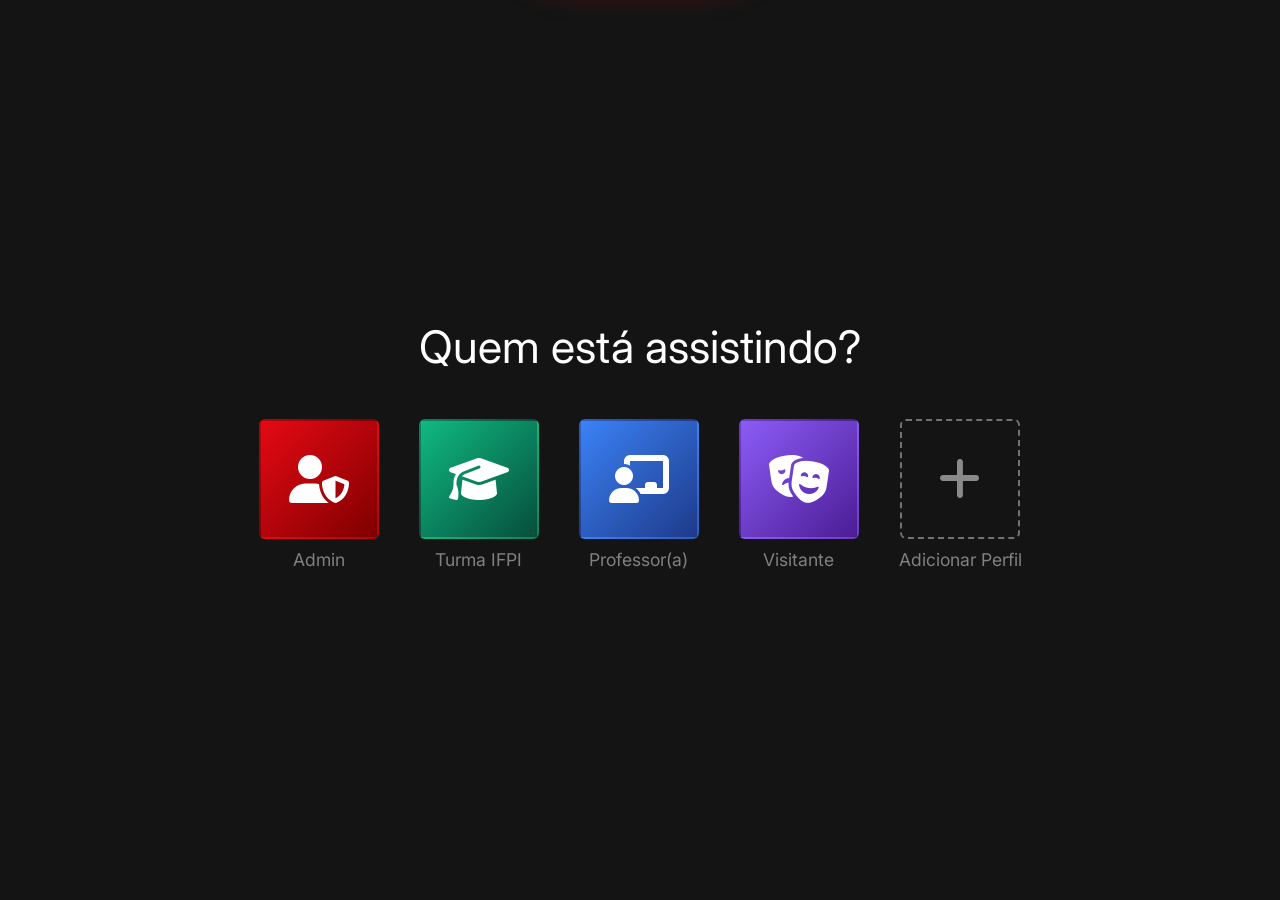
==== commit 873a1853: "fix: Remove botao flutuante de debug da tela" ====
--- a/index.html
+++ b/index.html
@@ -492,9 +492,6 @@
                         <i class="fa-solid fa-chevron-left"></i>
                     </button>
                     <div class="posters-container" id="ti-posters-shelf">
-                        <div class="card-portrait p-vibecoding" data-movie="vibe-coding" role="button" tabindex="0" aria-label="Vibe Coding: Criação de Sites com IA" style="border: 2px solid #00f0ff; box-shadow: 0 0 20px rgba(0, 240, 255, 0.45);">
-                            <div class="card-portrait-content"><span style="font-size: 0.65rem; color: #00f0ff; font-weight: bold; margin-bottom: 4px; letter-spacing: 0.5px;">NOVO • IA 2026</span><h4 style="color:#fff;">Vibe Coding</h4></div>
-                        </div>
                         <div class="card-portrait p-stranger" data-movie="stranger-pings" role="button" tabindex="0" aria-label="Stranger Pings"><div class="card-portrait-content"><h4>Stranger Pings</h4></div></div>
                         <div class="card-portrait p-dragon" data-movie="treinar-ia" role="button" tabindex="0" aria-label="Como Treinar a sua I.A."><div class="card-portrait-content"><h4>Como Treinar a sua I.A.</h4></div></div>
                         <div class="card-portrait p-pix" data-movie="deepfake-pix" role="button" tabindex="0" aria-label="Deepfake: O Preço do Pix"><div class="card-portrait-content"><h4>Deepfake: O Preço do Pix</h4></div></div>
@@ -1262,333 +1259,7 @@
     <!-- =======================================================
          PLAYER 2: MODO CINEMATOGRÁFICO 3D
          ======================================================= -->
-        <!-- =======================================================
-         PLAYER 4: SLIDES INTERATIVOS VIBE CODING (IA & WEB DESIGN)
-         ======================================================= -->
-    <div id="vibe-coding-screen" class="screen vibe-screen">
-        <!-- Fundo com Grade Neon Cibernética e Auras -->
-        <div class="vibe-ambient-glow"></div>
-        <div class="vibe-cyber-grid"></div>
-
-        <!-- HEADER DA APRESENTAÇÃO VIBE CODING -->
-        <div class="vibe-header">
-            <button type="button" class="vibe-back-btn" onclick="window.closeVibeCodingPresentation()" aria-label="Voltar ao Catálogo">
-                <i class="fa-solid fa-arrow-left"></i> Voltar
-            </button>
-            <div class="vibe-header-info">
-                <span class="vibe-badge-top"><i class="fa-solid fa-wand-magic-sparkles"></i> VIBE CODING &bull; APRESENTAÇÃO INTERATIVA</span>
-                <h2 id="vibe-slide-title" class="vibe-ep-title">Ato 1: O Que é Vibe Coding?</h2>
-            </div>
-            <div class="vibe-header-actions">
-                <span class="vibe-counter-pill" id="vibe-act-counter">Ato 1 de 5</span>
-                <button type="button" class="vibe-sound-btn" onclick="window.toggleIfpiflixSfx()" title="Alternar Efeitos Sonoros">
-                    <i class="fa-solid fa-volume-high"></i>
-                </button>
-            </div>
-        </div>
-
-        <!-- ÁREA CENTRAL DOS SLIDES -->
-        <div class="vibe-slide-stage">
-
-            <!-- SLIDE 1: O QUE É VIBE CODING? (TERMINAL E DIGITAÇÃO AO VIVO) -->
-            <div class="vibe-slide active" id="vibe-slide-0">
-                <div class="vibe-slide-content">
-                    <div class="vibe-text-pane">
-                        <div class="vibe-pill-tag">ATO 01 &bull; O NOVO PARADIGMA</div>
-                        <h1 class="vibe-title-glow">A Morte do Boilerplate</h1>
-                        <p class="vibe-lead">
-                            O <strong>Vibe Coding</strong> não é sobre digitar tags HTML ou decorar sintaxe de CSS. É sobre sentar na cadeira de <strong>Diretor de Criação de Software</strong> e articular sua visão em alta frequência com modelos de IA de última geração.
-                        </p>
-                        <div class="vibe-highlight-quote">
-                            <i class="fa-solid fa-quote-left"></i>
-                            <span>"Eu apenas sinto a vibe do que quero criar, converso com a IA e ela cospe a arquitetura em segundos. O código é o meio, a visão é o fim."</span>
-                        </div>
-                        <div class="vibe-action-cta">
-                            <button type="button" class="vibe-run-prompt-btn" id="vibe-prompt-trigger-btn" onclick="window.vibeRunPromptDemo()">
-                                <i class="fa-solid fa-bolt"></i> Simular Injeção de Prompt IA
-                            </button>
-                            <span class="vibe-hint-text"><i class="fa-solid fa-keyboard"></i> Teste a transmutação em tempo real ao lado!</span>
-                        </div>
-                    </div>
-
-                    <div class="vibe-interactive-pane">
-                        <div class="vibe-terminal-window">
-                            <div class="vibe-terminal-bar">
-                                <div class="vibe-dots">
-                                    <span class="dot red"></span>
-                                    <span class="dot yellow"></span>
-                                    <span class="dot green"></span>
-                                </div>
-                                <span class="vibe-terminal-title"><i class="fa-solid fa-terminal"></i> ai-orchestrator.ts &bull; 60 FPS</span>
-                                <span class="vibe-badge-live">LIVE IA</span>
-                            </div>
-                            <div class="vibe-terminal-body">
-                                <div class="vibe-prompt-line">
-                                    <span class="prompt-prefix">user@vibecoder:~$</span>
-                                    <span class="prompt-text" id="vibe-typing-prompt">"Crie uma interface cinemática estilo Netflix com áudio procedural e física elástica..."</span>
-                                </div>
-                                <div class="vibe-stream-box" id="vibe-stream-box">
-                                    <div class="vibe-pulse-ai">
-                                        <div class="vibe-spinner-ring"></div>
-                                        <span>Orquestrando Agentes de IA & MCPs...</span>
-                                    </div>
-                                    <pre class="vibe-code-highlight" id="vibe-code-display"><code class="language-javascript">// Sintetizando arquitetura de componentes...
-const App = () => ({
-  state: useUnifiedStore(),
-  audio: new WebAudioProcedural(),
-  motion: springPhysics({ damping: 15 })
-});</code></pre>
-                                </div>
-                                <div class="vibe-live-preview-box" id="vibe-live-preview-box">
-                                    <div class="vibe-preview-badge">✨ COMPONENTE GERADO EM 1.2s</div>
-                                    <div class="vibe-preview-card-demo">
-                                        <div class="demo-chip-ai"><i class="fa-solid fa-circle-check"></i> 100% Funcional</div>
-                                        <h4>Cartão de Assinatura VIP</h4>
-                                        <div class="demo-price">R$ 0,00 <span>(Bolsa Nota 10)</span></div>
-                                        <button type="button" class="demo-test-click-btn" onclick="if(window.SoundEngine) window.SoundEngine.play('coins'); window.createHeartBurst(this);">
-                                            <i class="fa-solid fa-heart"></i> Testar Interatividade Tátil
-                                        </button>
-                                    </div>
-                                </div>
-                            </div>
-                        </div>
-                    </div>
-                </div>
-            </div>
-
-            <!-- SLIDE 2: OS 3 PILARES DO VIBE CODER (CARDS 3D COM TILT) -->
-            <div class="vibe-slide" id="vibe-slide-1">
-                <div class="vibe-slide-content centered">
-                    <div class="vibe-pill-tag">ATO 02 &bull; TRIPÉ DA VELOCIDADE SUPREMA</div>
-                    <h1 class="vibe-title-glow">Os 3 Pilares do Vibe Coder</h1>
-                    <p class="vibe-lead max-w">
-                        Para criar softwares extraordinários com IA, você não precisa ser uma enciclopédia ambulante de sintaxe. Você precisa dominar estes 3 fundamentos:
-                    </p>
-
-                    <div class="vibe-pillars-grid">
-                        <div class="vibe-pillar-card" onmouseenter="if(window.SoundEngine) window.SoundEngine.play('hover')">
-                            <div class="pillar-icon-box cyan">
-                                <i class="fa-solid fa-eye"></i>
-                            </div>
-                            <h3>1. Visão & Intenção Criativa</h3>
-                            <p>A IA é um multiplicador: se sua visão for genérica, o resultado será um protótipo sem vida. O Vibe Coder define o tom de estúdio, o <em>Game Feel</em> e os requisitos com clareza cirúrgica.</p>
-                            <div class="pillar-metric">Multiplicador: <strong>10x Velocidade</strong></div>
-                        </div>
-
-                        <div class="vibe-pillar-card" onmouseenter="if(window.SoundEngine) window.SoundEngine.play('hover')">
-                            <div class="pillar-icon-box magenta">
-                                <i class="fa-solid fa-network-wired"></i>
-                            </div>
-                            <h3>2. Orquestração de Agentes & MCP</h3>
-                            <p>O poder real surge conectando subagentes especializados, documentação oficial via Context7 MCP e testes ponta a ponta com Playwright sem trabalho braçal.</p>
-                            <div class="pillar-metric">Execução: <strong>Zero Retrabalho</strong></div>
-                        </div>
-
-                        <div class="vibe-pillar-card" onmouseenter="if(window.SoundEngine) window.SoundEngine.play('hover')">
-                            <div class="pillar-icon-box gold">
-                                <i class="fa-solid fa-wand-magic-sparkles"></i>
-                            </div>
-                            <h3>3. Polimento de Estúdio (Juice)</h3>
-                            <p>O abismo entre um site amador e uma obra-prima: física elástica de mola, áudio procedural nativo via Web Audio API, micro-punch táteis e animações a 60 FPS.</p>
-                            <div class="pillar-metric">Qualidade: <strong>Nível Estúdio AAA</strong></div>
-                        </div>
-                    </div>
-                </div>
-            </div>
-
-            <!-- SLIDE 3: O DUELO: DEV 2018 VS VIBE CODER 2026 -->
-            <div class="vibe-slide" id="vibe-slide-2">
-                <div class="vibe-slide-content">
-                    <div class="vibe-text-pane">
-                        <div class="vibe-pill-tag">ATO 03 &bull; O DUELO DAS ERAS</div>
-                        <h1 class="vibe-title-glow">Dev Tradicional vs Vibe Coder</h1>
-                        <p class="vibe-lead">
-                            Veja o contraste absoluto entre passar dias digitando boilerplate repetitivo versus projetar arquiteturas inteiras na velocidade do pensamento.
-                        </p>
-
-                        <div class="vibe-duel-selector">
-                            <button type="button" class="vibe-tab-btn active" id="vibe-tab-old" onclick="window.setVibeDuelTab('old')">
-                                <i class="fa-solid fa-hourglass-end"></i> O Dev Tradicional (2018)
-                            </button>
-                            <button type="button" class="vibe-tab-btn" id="vibe-tab-new" onclick="window.setVibeDuelTab('new')">
-                                <i class="fa-solid fa-bolt"></i> O Vibe Coder (2026)
-                            </button>
-                        </div>
-
-                        <div class="vibe-duel-bullet-box" id="vibe-duel-bullets">
-                            <!-- Injetado dinamicamente via JS -->
-                        </div>
-                    </div>
-
-                    <div class="vibe-interactive-pane">
-                        <div class="vibe-split-card" id="vibe-split-card">
-                            <div class="vibe-split-banner" id="vibe-split-banner">
-                                <div class="split-tag" id="vibe-split-tag">MODO TRADICIONAL</div>
-                                <h3 id="vibe-split-heading">Centralizando uma DIV por 3 Horas...</h3>
-                                <div class="vibe-code-box" id="vibe-split-code">
-/* 2018: 300 linhas de CSS, builds quebrados */
-.container {
-  display: flex;
-  justify-content: center;
-  align-items: center;
-  /* Por que não tá centralizando?! */
-}
-                                </div>
-                                <div class="vibe-split-status" id="vibe-split-status">
-                                    <span class="status-icon"><i class="fa-solid fa-face-tired"></i></span>
-                                    <span>Produtividade: 1 tela por semana</span>
-                                </div>
-                            </div>
-                        </div>
-                    </div>
-                </div>
-            </div>
-
-            <!-- SLIDE 4: O ARSENAL DE ELITE (TECH MATRIX INTERATIVA) -->
-            <div class="vibe-slide" id="vibe-slide-3">
-                <div class="vibe-slide-content centered">
-                    <div class="vibe-pill-tag">ATO 04 &bull; TECH MATRIX INTERATIVA</div>
-                    <h1 class="vibe-title-glow">O Arsenal do Vibe Coder</h1>
-                    <p class="vibe-lead max-w">
-                        Clique em cada chip tecnológico abaixo para acionar a matriz de recursos e ouvir a frequência sonora de cada ferramenta:
-                    </p>
-
-                    <div class="vibe-tech-matrix">
-                        <button type="button" class="vibe-tech-chip" onclick="window.activateVibeTech(this, 'context7')">
-                            <i class="fa-solid fa-book-bookmark"></i>
-                            <div class="chip-info">
-                                <strong>Context7 MCP</strong>
-                                <span>Docs Oficiais em Tempo Real</span>
-                            </div>
-                        </button>
-                        <button type="button" class="vibe-tech-chip" onclick="window.activateVibeTech(this, 'playwright')">
-                            <i class="fa-solid fa-robot"></i>
-                            <div class="chip-info">
-                                <strong>Playwright Autônomo</strong>
-                                <span>Testes e Validação Sem Esforço</span>
-                            </div>
-                        </button>
-                        <button type="button" class="vibe-tech-chip" onclick="window.activateVibeTech(this, 'webaudio')">
-                            <i class="fa-solid fa-headphones"></i>
-                            <div class="chip-info">
-                                <strong>Web Audio API</strong>
-                                <span>Sons Procedurais sem MP3s Pesados</span>
-                            </div>
-                        </button>
-                        <button type="button" class="vibe-tech-chip" onclick="window.activateVibeTech(this, 'shadcn')">
-                            <i class="fa-solid fa-layer-group"></i>
-                            <div class="chip-info">
-                                <strong>Shadcn & Tailwind</strong>
-                                <span>Design Linear de Alto Contraste</span>
-                            </div>
-                        </button>
-                        <button type="button" class="vibe-tech-chip" onclick="window.activateVibeTech(this, 'store')">
-                            <i class="fa-solid fa-database"></i>
-                            <div class="chip-info">
-                                <strong>Single Store Reativa</strong>
-                                <span>Zero Acoplamento e Estado Limpo</span>
-                            </div>
-                        </button>
-                        <button type="button" class="vibe-tech-chip" onclick="window.activateVibeTech(this, 'memory')">
-                            <i class="fa-solid fa-brain"></i>
-                            <div class="chip-info">
-                                <strong>Memory Graph</strong>
-                                <span>Padrões e Estilos Memorizados</span>
-                            </div>
-                        </button>
-                    </div>
-
-                    <div class="vibe-tech-detail-card" id="vibe-tech-detail-card">
-                        <div class="tech-detail-icon"><i class="fa-solid fa-bolt"></i></div>
-                        <div class="tech-detail-text">
-                            <h4 id="vibe-tech-title">Selecione uma tecnologia acima</h4>
-                            <p id="vibe-tech-desc">Descubra como cada engrenagem deste projeto acelera a entrega de ponta a ponta sem gambiarras.</p>
-                        </div>
-                    </div>
-                </div>
-            </div>
-
-            <!-- SLIDE 5: VIBE GENERATOR PLAYGROUND (TRANSMUTAÇÃO AO VIVO!) -->
-            <div class="vibe-slide" id="vibe-slide-4">
-                <div class="vibe-slide-content">
-                    <div class="vibe-text-pane">
-                        <div class="vibe-pill-tag">ATO 05 &bull; O SIMULADOR AO VIVO</div>
-                        <h1 class="vibe-title-glow">Vibe Generator</h1>
-                        <p class="vibe-lead">
-                            Experimente o superpoder do Vibe Coding na prática: escolha uma "Vibe" abaixo e assista o componente transmutar estética, cores e comportamento instantaneamente na tela!
-                        </p>
-
-                        <div class="vibe-theme-buttons">
-                            <button type="button" class="vibe-palette-btn active" data-vibe="cyber" onclick="window.setPlaygroundVibe('cyber')">
-                                <i class="fa-solid fa-gamepad"></i> Cyberpunk Neon
-                            </button>
-                            <button type="button" class="vibe-palette-btn" data-vibe="apple" onclick="window.setPlaygroundVibe('apple')">
-                                <i class="fa-solid fa-apple-whole"></i> Apple Glassmorphism
-                            </button>
-                            <button type="button" class="vibe-palette-btn" data-vibe="vercel" onclick="window.setPlaygroundVibe('vercel')">
-                                <i class="fa-solid fa-terminal"></i> Linear / Vercel Pro
-                            </button>
-                            <button type="button" class="vibe-palette-btn" data-vibe="gold" onclick="window.setPlaygroundVibe('gold')">
-                                <i class="fa-solid fa-crown"></i> IFPIFLIX Prestige Gold
-                            </button>
-                        </div>
-
-                        <div class="vibe-playground-tip">
-                            <i class="fa-solid fa-wand-magic-sparkles"></i>
-                            <span>Dica: Clique no botão do card para disparar partículas físicas e feedback de áudio Web Audio API!</span>
-                        </div>
-                    </div>
-
-                    <div class="vibe-interactive-pane">
-                        <div class="vibe-sandbox-frame" id="vibe-sandbox-frame">
-                            <div class="sandbox-header">
-                                <div class="sandbox-lights"><span></span><span></span><span></span></div>
-                                <span class="sandbox-title" id="sandbox-vibe-name">VIBE: CYBERPUNK NEON</span>
-                            </div>
-                            <div class="sandbox-card" id="sandbox-card">
-                                <div class="sb-badge" id="sb-badge">IA GENERATIVE 2026</div>
-                                <h3 id="sb-title">Acelerador de Desenvolvimento</h3>
-                                <p id="sb-desc">Interface sintetizada em tempo real via comandos de voz e intenção de design.</p>
-                                <div class="sb-metrics-row">
-                                    <div class="sb-m"><span class="val">99.8%</span><span class="lbl">Precisão</span></div>
-                                    <div class="sb-m"><span class="val">120 FPS</span><span class="lbl">Fluidez</span></div>
-                                    <div class="sb-m"><span class="val">0.3s</span><span class="lbl">Deploy</span></div>
-                                </div>
-                                <button type="button" class="sb-btn" id="sb-btn" onclick="window.vibeSandboxAction(this)">
-                                    <i class="fa-solid fa-rocket"></i> Testar Interação Tátil
-                                </button>
-                            </div>
-                        </div>
-                    </div>
-                </div>
-            </div>
-
-        </div>
-
-        <!-- CONTROLES INFERIORES DOS SLIDES -->
-        <div class="vibe-footer-controls">
-            <div class="vibe-progress-bar-container" onclick="window.vibeSeek(event)">
-                <div class="vibe-progress-fill" id="vibe-progress-fill"></div>
-            </div>
-            <div class="vibe-nav-row">
-                <button type="button" class="vibe-nav-btn" id="vibe-prev-btn" onclick="window.navVibeSlide(-1)" aria-label="Ato Anterior">
-                    <i class="fa-solid fa-chevron-left"></i> Anterior
-                </button>
-                <div class="vibe-dots-indicator" id="vibe-dots-indicator">
-                    <span class="vibe-dot active" onclick="window.renderVibeSlide(0)"></span>
-                    <span class="vibe-dot" onclick="window.renderVibeSlide(1)"></span>
-                    <span class="vibe-dot" onclick="window.renderVibeSlide(2)"></span>
-                    <span class="vibe-dot" onclick="window.renderVibeSlide(3)"></span>
-                    <span class="vibe-dot" onclick="window.renderVibeSlide(4)"></span>
-                </div>
-                <button type="button" class="vibe-nav-btn next" id="vibe-next-btn" onclick="window.navVibeSlide(1)" aria-label="Próximo Ato">
-                    Próximo <i class="fa-solid fa-chevron-right"></i>
-                </button>
-            </div>
-        </div>
-    </div>
-
-<div id="cinematic-stage" class="screen">
+    <div id="cinematic-stage" class="screen">
         <!-- Luz Dinâmica Seguindo Cursor -->
         <div class="dynamic-light" id="dynamic-light"></div>
 
@@ -2098,7 +1769,7 @@
          ======================================================= -->
     <div id="hover-preview-card" onmouseleave="window.closeHoverPreview()">
         <div class="hpc-video-wrapper">
-            <img id="hpc-img" src="" alt="">
+            <img id="hpc-img" src="data:image/svg+xml,%3Csvg xmlns='http://www.w3.org/2000/svg'/%3E" alt="">
             <video id="hpc-video" muted loop playsinline></video>
             <iframe id="hpc-iframe" allow="autoplay; encrypted-media" tabindex="-1"></iframe>
             <div class="hpc-gradient"></div>
@@ -2199,7 +1870,7 @@
             </button>
             
             <div class="slide-viewport">
-                <img id="netflix-slide-img" src="" alt="Slide atual" />
+                <img id="netflix-slide-img" src="data:image/svg+xml,%3Csvg xmlns='http://www.w3.org/2000/svg'/%3E" alt="Slide atual" />
             </div>
 
             <!-- BOTÃO NETFLIX: PRÓXIMO EPISÓDIO -->
@@ -2675,14 +2346,6 @@
     <canvas id="newton-canvas-overlay" class="newton-canvas-overlay"></canvas>
 
     <!-- ==========================================
-         BOTÃO DISCRETO DO MODO DEUS (DEBUG)
-         ========================================== -->
-    <button type="button" id="god-mode-toggle-btn" class="god-mode-toggle-btn" onclick="window.toggleGodModePanel()" title="Abrir Painel Modo Deus / Debug (Atalho: F2)" aria-label="Modo Deus">
-        <span class="god-btn-icon">🛠️</span>
-        <span class="god-btn-text">DEBUG (F2)</span>
-    </button>
-
-    <!-- ==========================================
          PAINEL MODO DEUS / CONSOLE DE TESTES (F2)
          ========================================== -->
     <div id="god-mode-overlay" class="god-mode-overlay" onclick="window.handleGodModeOverlayClick(event)">
@@ -2738,9 +2401,6 @@
                         </button>
                         <button type="button" class="god-action-btn" onclick="window.godStartCinema(0)">
                             <i class="fa-solid fa-film"></i> Cinema 3D
-                        </button>
-                        <button type="button" class="god-action-btn" onclick="window.godOpenVibeCoding()" style="border-color: #00f0ff; color: #00f0ff;">
-                            <i class="fa-solid fa-wand-magic-sparkles"></i> Slides Vibe Coding (IA)
                         </button>
                         <button type="button" class="god-action-btn" onclick="window.godOpenCyberPresentation()">
                             <i class="fa-solid fa-shield-halved"></i> Defesa Cibernética
--- a/css/style.css
+++ b/css/style.css
@@ -10007,1047 +10007,3 @@
 
 
 
-
-
-        /* =========================================================
-           SLIDES INTERATIVOS: VIBE CODING (IA & WEB DESIGN)
-           ========================================================= */
-        .card-portrait.p-vibecoding {
-            background-image: url('../midia/capas/poster_vibe_coding.jpg'), linear-gradient(135deg, #090a1a, #00f0ff);
-            background-size: cover;
-            background-position: center;
-        }
-
-        #vibe-coding-screen {
-            position: fixed;
-            top: 0;
-            left: 0;
-            width: 100vw;
-            height: 100vh;
-            background: #060814;
-            color: #fff;
-            z-index: 12500;
-            overflow: hidden;
-            display: none;
-            flex-direction: column;
-            font-family: 'Inter', -apple-system, sans-serif;
-        }
-
-        #vibe-coding-screen.active {
-            display: flex;
-            animation: vibeFadeIn 0.4s cubic-bezier(0.16, 1, 0.3, 1);
-        }
-
-        @keyframes vibeFadeIn {
-            from { opacity: 0; transform: scale(1.02); }
-            to { opacity: 1; transform: scale(1); }
-        }
-
-        .vibe-ambient-glow {
-            position: absolute;
-            top: -20%;
-            left: 20%;
-            width: 60vw;
-            height: 60vh;
-            background: radial-gradient(circle, rgba(0, 240, 255, 0.12) 0%, rgba(139, 92, 246, 0.08) 50%, transparent 70%);
-            filter: blur(80px);
-            pointer-events: none;
-            z-index: 1;
-            animation: vibePulseAmbient 8s ease-in-out infinite alternate;
-        }
-
-        @keyframes vibePulseAmbient {
-            0% { transform: translate(0, 0) scale(1); opacity: 0.6; }
-            100% { transform: translate(-50px, 30px) scale(1.15); opacity: 0.9; }
-        }
-
-        .vibe-cyber-grid {
-            position: absolute;
-            inset: 0;
-            background-image: 
-                linear-gradient(rgba(255, 255, 255, 0.03) 1px, transparent 1px),
-                linear-gradient(90deg, rgba(255, 255, 255, 0.03) 1px, transparent 1px);
-            background-size: 50px 50px;
-            pointer-events: none;
-            z-index: 1;
-        }
-
-        /* HEADER */
-        .vibe-header {
-            position: relative;
-            z-index: 10;
-            display: flex;
-            align-items: center;
-            justify-content: space-between;
-            padding: 16px 40px;
-            background: rgba(6, 8, 20, 0.75);
-            backdrop-filter: blur(20px);
-            border-bottom: 1px solid rgba(255, 255, 255, 0.08);
-        }
-
-        .vibe-back-btn {
-            background: rgba(255, 255, 255, 0.07);
-            border: 1px solid rgba(255, 255, 255, 0.15);
-            color: #fff;
-            padding: 8px 18px;
-            border-radius: 30px;
-            font-size: 0.9rem;
-            font-weight: 600;
-            cursor: pointer;
-            display: inline-flex;
-            align-items: center;
-            gap: 8px;
-            transition: all 0.2s cubic-bezier(0.16, 1, 0.3, 1);
-        }
-
-        .vibe-back-btn:hover {
-            background: rgba(255, 255, 255, 0.15);
-            border-color: #00f0ff;
-            color: #00f0ff;
-            transform: scale(1.03);
-        }
-
-        .vibe-header-info {
-            text-align: center;
-        }
-
-        .vibe-badge-top {
-            font-size: 0.72rem;
-            font-weight: 700;
-            letter-spacing: 1.5px;
-            color: #00f0ff;
-            text-shadow: 0 0 10px rgba(0, 240, 255, 0.6);
-            display: block;
-            margin-bottom: 3px;
-        }
-
-        .vibe-ep-title {
-            font-family: 'Bebas Neue', 'Inter', sans-serif;
-            font-size: 1.8rem;
-            color: #fff;
-            letter-spacing: 1px;
-            margin: 0;
-        }
-
-        .vibe-header-actions {
-            display: flex;
-            align-items: center;
-            gap: 12px;
-        }
-
-        .vibe-counter-pill {
-            background: rgba(0, 240, 255, 0.1);
-            border: 1px solid rgba(0, 240, 255, 0.3);
-            color: #00f0ff;
-            padding: 6px 14px;
-            border-radius: 20px;
-            font-size: 0.8rem;
-            font-weight: 700;
-            letter-spacing: 0.5px;
-        }
-
-        .vibe-sound-btn {
-            background: rgba(255, 255, 255, 0.08);
-            border: 1px solid rgba(255, 255, 255, 0.15);
-            color: #fff;
-            width: 38px;
-            height: 38px;
-            border-radius: 50%;
-            display: flex;
-            align-items: center;
-            justify-content: center;
-            cursor: pointer;
-            transition: 0.2s;
-        }
-
-        .vibe-sound-btn:hover {
-            border-color: #00f0ff;
-            color: #00f0ff;
-        }
-
-        /* PALCO DOS SLIDES */
-        .vibe-slide-stage {
-            position: relative;
-            flex: 1;
-            overflow-y: auto;
-            z-index: 5;
-            display: flex;
-            align-items: center;
-            justify-content: center;
-            padding: 20px 40px;
-        }
-
-        .vibe-slide {
-            display: none;
-            width: 100%;
-            max-width: 1240px;
-            margin: auto;
-            opacity: 0;
-            transform: translateY(15px) scale(0.98);
-            transition: opacity 0.4s ease, transform 0.4s cubic-bezier(0.16, 1, 0.3, 1);
-        }
-
-        .vibe-slide.active {
-            display: block;
-            opacity: 1;
-            transform: translateY(0) scale(1);
-        }
-
-        .vibe-slide-content {
-            display: grid;
-            grid-template-columns: 1.05fr 1fr;
-            gap: 40px;
-            align-items: center;
-        }
-
-        .vibe-slide-content.centered {
-            display: flex;
-            flex-direction: column;
-            text-align: center;
-            align-items: center;
-        }
-
-        .vibe-pill-tag {
-            display: inline-block;
-            font-size: 0.75rem;
-            font-weight: 800;
-            letter-spacing: 1.5px;
-            color: #00f0ff;
-            background: rgba(0, 240, 255, 0.1);
-            border: 1px solid rgba(0, 240, 255, 0.35);
-            padding: 5px 12px;
-            border-radius: 20px;
-            margin-bottom: 14px;
-        }
-
-        .vibe-title-glow {
-            font-family: 'Bebas Neue', 'Inter', sans-serif;
-            font-size: 3.4rem;
-            line-height: 1.05;
-            letter-spacing: 1.5px;
-            color: #fff;
-            margin-bottom: 16px;
-            text-shadow: 0 0 25px rgba(0, 240, 255, 0.35);
-        }
-
-        .vibe-lead {
-            font-size: 1.15rem;
-            line-height: 1.65;
-            color: #c5c9d6;
-            margin-bottom: 20px;
-        }
-
-        .vibe-lead.max-w {
-            max-width: 780px;
-            margin-left: auto;
-            margin-right: auto;
-        }
-
-        .vibe-highlight-quote {
-            display: flex;
-            align-items: flex-start;
-            gap: 14px;
-            padding: 16px 20px;
-            background: rgba(255, 255, 255, 0.03);
-            border-left: 3px solid #8b5cf6;
-            border-radius: 0 12px 12px 0;
-            font-style: italic;
-            color: #d1d5db;
-            margin-bottom: 24px;
-        }
-
-        .vibe-highlight-quote i {
-            color: #8b5cf6;
-            font-size: 1.2rem;
-            margin-top: 2px;
-        }
-
-        .vibe-run-prompt-btn {
-            background: linear-gradient(135deg, #00f0ff, #8b5cf6);
-            border: none;
-            color: #000;
-            font-weight: 800;
-            font-size: 0.95rem;
-            padding: 14px 26px;
-            border-radius: 30px;
-            cursor: pointer;
-            display: inline-flex;
-            align-items: center;
-            gap: 10px;
-            box-shadow: 0 0 20px rgba(0, 240, 255, 0.45);
-            transition: all 0.2s cubic-bezier(0.16, 1, 0.3, 1);
-        }
-
-        .vibe-run-prompt-btn:hover {
-            transform: scale(1.04);
-            box-shadow: 0 0 30px rgba(0, 240, 255, 0.7);
-        }
-
-        .vibe-run-prompt-btn:active {
-            transform: scale(0.95);
-        }
-
-        .vibe-hint-text {
-            display: block;
-            margin-top: 10px;
-            font-size: 0.8rem;
-            color: #8890a6;
-        }
-
-        /* TERMINAL INTERATIVO (SLIDE 1) */
-        .vibe-terminal-window {
-            background: rgba(13, 17, 33, 0.85);
-            border: 1px solid rgba(0, 240, 255, 0.25);
-            border-radius: 16px;
-            box-shadow: 0 15px 40px rgba(0, 0, 0, 0.6), 0 0 25px rgba(0, 240, 255, 0.15);
-            overflow: hidden;
-            backdrop-filter: blur(15px);
-        }
-
-        .vibe-terminal-bar {
-            display: flex;
-            align-items: center;
-            justify-content: space-between;
-            padding: 10px 16px;
-            background: rgba(0, 0, 0, 0.5);
-            border-bottom: 1px solid rgba(255, 255, 255, 0.08);
-        }
-
-        .vibe-dots {
-            display: flex;
-            gap: 6px;
-        }
-
-        .vibe-dots .dot {
-            width: 10px;
-            height: 10px;
-            border-radius: 50%;
-        }
-
-        .vibe-dots .dot.red { background: #ff5f56; }
-        .vibe-dots .dot.yellow { background: #ffbd2e; }
-        .vibe-dots .dot.green { background: #27c93f; }
-
-        .vibe-terminal-title {
-            font-family: 'Share Tech Mono', monospace;
-            font-size: 0.82rem;
-            color: #94a3b8;
-        }
-
-        .vibe-badge-live {
-            background: rgba(39, 201, 63, 0.15);
-            border: 1px solid #27c93f;
-            color: #27c93f;
-            font-size: 0.65rem;
-            font-weight: 800;
-            padding: 2px 8px;
-            border-radius: 10px;
-        }
-
-        .vibe-terminal-body {
-            padding: 20px;
-            font-family: 'Share Tech Mono', monospace;
-        }
-
-        .vibe-prompt-line {
-            display: flex;
-            gap: 10px;
-            font-size: 0.95rem;
-            margin-bottom: 15px;
-            color: #38bdf8;
-        }
-
-        .prompt-prefix { color: #f43f5e; font-weight: bold; }
-        .prompt-text { color: #e2e8f0; font-style: italic; }
-
-        .vibe-stream-box {
-            background: rgba(0, 0, 0, 0.4);
-            border: 1px solid rgba(255, 255, 255, 0.08);
-            border-radius: 10px;
-            padding: 15px;
-            margin-bottom: 15px;
-            min-height: 110px;
-        }
-
-        .vibe-pulse-ai {
-            display: flex;
-            align-items: center;
-            gap: 12px;
-            color: #a855f7;
-            font-size: 0.88rem;
-        }
-
-        .vibe-spinner-ring {
-            width: 18px;
-            height: 18px;
-            border: 2px solid rgba(168, 85, 247, 0.3);
-            border-top-color: #a855f7;
-            border-radius: 50%;
-            animation: spin 0.8s linear infinite;
-        }
-
-        .vibe-code-highlight {
-            margin-top: 10px;
-            color: #00f0ff;
-            font-size: 0.84rem;
-            line-height: 1.5;
-            white-space: pre-wrap;
-            display: none;
-        }
-
-        .vibe-stream-box.ready .vibe-pulse-ai { display: none; }
-        .vibe-stream-box.ready .vibe-code-highlight { display: block; animation: vibeFadeIn 0.3s ease; }
-
-        .vibe-live-preview-box {
-            display: none;
-            background: rgba(255, 255, 255, 0.03);
-            border: 1px dashed rgba(0, 240, 255, 0.4);
-            border-radius: 12px;
-            padding: 16px;
-            text-align: center;
-        }
-
-        .vibe-live-preview-box.ready {
-            display: block;
-            animation: vibeFadeIn 0.4s cubic-bezier(0.16, 1, 0.3, 1);
-        }
-
-        .vibe-preview-badge {
-            font-size: 0.72rem;
-            font-weight: 800;
-            color: #46d369;
-            letter-spacing: 1px;
-            margin-bottom: 10px;
-        }
-
-        .vibe-preview-card-demo {
-            background: linear-gradient(135deg, rgba(20, 25, 45, 0.9), rgba(10, 15, 30, 0.9));
-            border: 1px solid rgba(0, 240, 255, 0.35);
-            border-radius: 12px;
-            padding: 16px;
-            box-shadow: 0 8px 24px rgba(0, 0, 0, 0.5);
-        }
-
-        .demo-chip-ai {
-            display: inline-block;
-            font-size: 0.7rem;
-            color: #46d369;
-            background: rgba(70, 211, 105, 0.12);
-            padding: 3px 10px;
-            border-radius: 20px;
-            margin-bottom: 8px;
-        }
-
-        .demo-price {
-            font-size: 1.6rem;
-            font-weight: 800;
-            color: #00f0ff;
-            margin: 8px 0 12px;
-        }
-
-        .demo-price span {
-            font-size: 0.85rem;
-            color: #a855f7;
-            font-weight: normal;
-        }
-
-        .demo-test-click-btn {
-            background: #e50914;
-            color: #fff;
-            border: none;
-            padding: 8px 18px;
-            border-radius: 20px;
-            font-size: 0.85rem;
-            font-weight: 700;
-            cursor: pointer;
-            transition: transform 0.08s;
-        }
-
-        .demo-test-click-btn:active {
-            transform: scale(0.95);
-        }
-
-        /* PILARES (SLIDE 2) */
-        .vibe-pillars-grid {
-            display: grid;
-            grid-template-columns: repeat(3, 1fr);
-            gap: 24px;
-            width: 100%;
-            margin-top: 30px;
-        }
-
-        .vibe-pillar-card {
-            background: rgba(15, 20, 40, 0.65);
-            border: 1px solid rgba(255, 255, 255, 0.1);
-            border-radius: 20px;
-            padding: 32px 24px;
-            text-align: left;
-            backdrop-filter: blur(15px);
-            transition: all 0.35s cubic-bezier(0.16, 1, 0.3, 1);
-            position: relative;
-            overflow: hidden;
-        }
-
-        .vibe-pillar-card::before {
-            content: '';
-            position: absolute;
-            top: 0;
-            left: 0;
-            right: 0;
-            height: 3px;
-            background: linear-gradient(90deg, #00f0ff, #8b5cf6);
-            opacity: 0;
-            transition: opacity 0.3s ease;
-        }
-
-        .vibe-pillar-card:hover {
-            transform: translateY(-8px) scale(1.02);
-            border-color: rgba(0, 240, 255, 0.4);
-            box-shadow: 0 20px 40px rgba(0, 0, 0, 0.6), 0 0 30px rgba(0, 240, 255, 0.2);
-        }
-
-        .vibe-pillar-card:hover::before { opacity: 1; }
-
-        .pillar-icon-box {
-            width: 56px;
-            height: 56px;
-            border-radius: 14px;
-            display: flex;
-            align-items: center;
-            justify-content: center;
-            font-size: 1.6rem;
-            margin-bottom: 20px;
-        }
-
-        .pillar-icon-box.cyan { background: rgba(0, 240, 255, 0.12); color: #00f0ff; border: 1px solid rgba(0, 240, 255, 0.3); }
-        .pillar-icon-box.magenta { background: rgba(217, 70, 239, 0.12); color: #d946ef; border: 1px solid rgba(217, 70, 239, 0.3); }
-        .pillar-icon-box.gold { background: rgba(245, 158, 11, 0.12); color: #f59e0b; border: 1px solid rgba(245, 158, 11, 0.3); }
-
-        .vibe-pillar-card h3 {
-            font-size: 1.3rem;
-            color: #fff;
-            margin-bottom: 12px;
-        }
-
-        .vibe-pillar-card p {
-            font-size: 0.95rem;
-            line-height: 1.6;
-            color: #94a3b8;
-            margin-bottom: 20px;
-        }
-
-        .pillar-metric {
-            font-size: 0.82rem;
-            color: #cbd5e1;
-            border-top: 1px solid rgba(255, 255, 255, 0.08);
-            padding-top: 14px;
-        }
-
-        .pillar-metric strong { color: #00f0ff; }
-
-        /* DUELO (SLIDE 3) */
-        .vibe-duel-selector {
-            display: flex;
-            gap: 12px;
-            margin-bottom: 24px;
-        }
-
-        .vibe-tab-btn {
-            background: rgba(255, 255, 255, 0.06);
-            border: 1px solid rgba(255, 255, 255, 0.15);
-            color: #cbd5e1;
-            padding: 10px 18px;
-            border-radius: 20px;
-            font-weight: 700;
-            font-size: 0.88rem;
-            cursor: pointer;
-            transition: all 0.2s;
-        }
-
-        .vibe-tab-btn.active {
-            background: rgba(0, 240, 255, 0.15);
-            border-color: #00f0ff;
-            color: #00f0ff;
-        }
-
-        .vibe-bullet-item {
-            display: flex;
-            align-items: center;
-            gap: 12px;
-            font-size: 1.02rem;
-            color: #e2e8f0;
-            margin-bottom: 12px;
-        }
-
-        .vibe-split-card {
-            background: rgba(13, 17, 33, 0.85);
-            border: 1px solid rgba(255, 255, 255, 0.1);
-            border-radius: 18px;
-            padding: 28px;
-            box-shadow: 0 20px 45px rgba(0, 0, 0, 0.6);
-            backdrop-filter: blur(15px);
-            transition: all 0.3s cubic-bezier(0.16, 1, 0.3, 1);
-        }
-
-        .vibe-split-card.mode-new {
-            border-color: rgba(0, 240, 255, 0.4);
-            box-shadow: 0 0 35px rgba(0, 240, 255, 0.25);
-        }
-
-        .split-tag {
-            font-size: 0.72rem;
-            font-weight: 800;
-            color: #94a3b8;
-            letter-spacing: 1px;
-            margin-bottom: 8px;
-        }
-
-        .mode-new .split-tag { color: #00f0ff; }
-
-        .vibe-split-banner h3 {
-            font-size: 1.35rem;
-            color: #fff;
-            margin-bottom: 16px;
-        }
-
-        .vibe-code-box {
-            background: rgba(0, 0, 0, 0.5);
-            border: 1px solid rgba(255, 255, 255, 0.08);
-            border-radius: 10px;
-            padding: 16px;
-            font-family: 'Share Tech Mono', monospace;
-            font-size: 0.84rem;
-            color: #cbd5e1;
-            white-space: pre-wrap;
-            margin-bottom: 16px;
-            min-height: 120px;
-        }
-
-        .vibe-split-status {
-            display: flex;
-            align-items: center;
-            gap: 10px;
-            font-size: 0.88rem;
-            color: #94a3b8;
-        }
-
-        /* TECH MATRIX (SLIDE 4) */
-        .vibe-tech-matrix {
-            display: grid;
-            grid-template-columns: repeat(3, 1fr);
-            gap: 16px;
-            width: 100%;
-            max-width: 960px;
-            margin: 24px auto;
-        }
-
-        .vibe-tech-chip {
-            background: rgba(255, 255, 255, 0.04);
-            border: 1px solid rgba(255, 255, 255, 0.1);
-            border-radius: 14px;
-            padding: 16px 20px;
-            display: flex;
-            align-items: center;
-            gap: 14px;
-            text-align: left;
-            color: #fff;
-            cursor: pointer;
-            transition: all 0.2s cubic-bezier(0.16, 1, 0.3, 1);
-        }
-
-        .vibe-tech-chip i {
-            font-size: 1.6rem;
-            color: #00f0ff;
-            transition: transform 0.2s;
-        }
-
-        .vibe-tech-chip .chip-info strong {
-            display: block;
-            font-size: 0.95rem;
-            color: #fff;
-        }
-
-        .vibe-tech-chip .chip-info span {
-            font-size: 0.76rem;
-            color: #94a3b8;
-        }
-
-        .vibe-tech-chip:hover, .vibe-tech-chip.active {
-            background: rgba(0, 240, 255, 0.12);
-            border-color: #00f0ff;
-            transform: scale(1.03);
-            box-shadow: 0 0 20px rgba(0, 240, 255, 0.35);
-        }
-
-        .vibe-tech-chip:active {
-            transform: scale(0.96);
-        }
-
-        .vibe-tech-detail-card {
-            background: rgba(13, 17, 33, 0.7);
-            border: 1px solid rgba(0, 240, 255, 0.3);
-            border-radius: 16px;
-            padding: 20px 28px;
-            max-width: 780px;
-            display: flex;
-            align-items: center;
-            gap: 20px;
-            margin: 10px auto 0;
-            text-align: left;
-            backdrop-filter: blur(15px);
-        }
-
-        .tech-detail-icon {
-            width: 48px;
-            height: 48px;
-            border-radius: 12px;
-            background: rgba(0, 240, 255, 0.15);
-            color: #00f0ff;
-            display: flex;
-            align-items: center;
-            justify-content: center;
-            font-size: 1.5rem;
-            flex-shrink: 0;
-        }
-
-        .tech-detail-text h4 {
-            color: #fff;
-            font-size: 1.15rem;
-            margin-bottom: 6px;
-        }
-
-        .tech-detail-text p {
-            color: #cbd5e1;
-            font-size: 0.9rem;
-            line-height: 1.5;
-            margin: 0;
-        }
-
-        /* PLAYGROUND (SLIDE 5) */
-        .vibe-theme-buttons {
-            display: grid;
-            grid-template-columns: repeat(2, 1fr);
-            gap: 10px;
-            margin-bottom: 20px;
-        }
-
-        .vibe-palette-btn {
-            background: rgba(255, 255, 255, 0.05);
-            border: 1px solid rgba(255, 255, 255, 0.12);
-            color: #fff;
-            padding: 12px 16px;
-            border-radius: 12px;
-            font-size: 0.9rem;
-            font-weight: 700;
-            cursor: pointer;
-            display: flex;
-            align-items: center;
-            gap: 10px;
-            transition: all 0.2s cubic-bezier(0.16, 1, 0.3, 1);
-        }
-
-        .vibe-palette-btn.active {
-            background: rgba(0, 240, 255, 0.2);
-            border-color: #00f0ff;
-            color: #00f0ff;
-            box-shadow: 0 0 20px rgba(0, 240, 255, 0.4);
-        }
-
-        .vibe-palette-btn:active {
-            transform: scale(0.96);
-        }
-
-        .vibe-playground-tip {
-            display: flex;
-            align-items: center;
-            gap: 10px;
-            font-size: 0.85rem;
-            color: #a855f7;
-            background: rgba(168, 85, 247, 0.1);
-            padding: 10px 14px;
-            border-radius: 10px;
-        }
-
-        .vibe-sandbox-frame {
-            border-radius: 18px;
-            padding: 24px;
-            transition: all 0.4s cubic-bezier(0.16, 1, 0.3, 1);
-            position: relative;
-        }
-
-        .sandbox-header {
-            display: flex;
-            align-items: center;
-            justify-content: space-between;
-            margin-bottom: 20px;
-        }
-
-        .sandbox-lights {
-            display: flex;
-            gap: 6px;
-        }
-
-        .sandbox-lights span {
-            width: 10px;
-            height: 10px;
-            border-radius: 50%;
-            background: rgba(255, 255, 255, 0.2);
-        }
-
-        .sandbox-title {
-            font-family: 'Share Tech Mono', monospace;
-            font-size: 0.8rem;
-            letter-spacing: 1px;
-        }
-
-        .sandbox-card {
-            border-radius: 16px;
-            padding: 24px;
-            transition: all 0.35s cubic-bezier(0.16, 1, 0.3, 1);
-        }
-
-        .sb-badge {
-            display: inline-block;
-            font-size: 0.68rem;
-            font-weight: 800;
-            letter-spacing: 1px;
-            padding: 4px 10px;
-            border-radius: 20px;
-            margin-bottom: 12px;
-        }
-
-        .sandbox-card h3 {
-            font-size: 1.45rem;
-            margin-bottom: 8px;
-        }
-
-        .sandbox-card p {
-            font-size: 0.92rem;
-            margin-bottom: 20px;
-            line-height: 1.5;
-        }
-
-        .sb-metrics-row {
-            display: flex;
-            justify-content: space-between;
-            border-top: 1px solid rgba(255, 255, 255, 0.1);
-            padding-top: 14px;
-            margin-bottom: 20px;
-        }
-
-        .sb-m { text-align: center; }
-        .sb-m .val { display: block; font-size: 1.25rem; font-weight: 800; }
-        .sb-m .lbl { font-size: 0.72rem; opacity: 0.7; }
-
-        .sb-btn {
-            width: 100%;
-            border: none;
-            padding: 12px 20px;
-            border-radius: 24px;
-            font-weight: 800;
-            font-size: 0.95rem;
-            cursor: pointer;
-            transition: all 0.2s cubic-bezier(0.16, 1, 0.3, 1);
-            display: flex;
-            align-items: center;
-            justify-content: center;
-            gap: 10px;
-        }
-
-        .sb-btn:hover { transform: scale(1.02); }
-        .sb-btn:active, .sb-btn.pop { transform: scale(0.95); }
-
-        /* ESTILOS DE VIBE NO PLAYGROUND */
-        /* 1. Cyberpunk */
-        .vibe-sandbox-frame.vibe-cyber {
-            background: #080c1d;
-            border: 2px solid #00f0ff;
-            box-shadow: 0 0 30px rgba(0, 240, 255, 0.3);
-            font-family: 'Share Tech Mono', monospace;
-        }
-        .vibe-sandbox-frame.vibe-cyber .sandbox-card {
-            background: rgba(0, 240, 255, 0.05);
-            border: 1px solid rgba(0, 240, 255, 0.4);
-        }
-        .vibe-sandbox-frame.vibe-cyber .sb-badge {
-            background: rgba(0, 240, 255, 0.2);
-            color: #00f0ff;
-            border: 1px solid #00f0ff;
-        }
-        .vibe-sandbox-frame.vibe-cyber .sb-m .val { color: #d946ef; }
-        .vibe-sandbox-frame.vibe-cyber .sb-btn {
-            background: linear-gradient(90deg, #00f0ff, #d946ef);
-            color: #000;
-            box-shadow: 0 0 20px rgba(0, 240, 255, 0.6);
-        }
-
-        /* 2. Apple Glassmorphism */
-        .vibe-sandbox-frame.vibe-apple {
-            background: rgba(255, 255, 255, 0.05);
-            border: 1px solid rgba(255, 255, 255, 0.2);
-            backdrop-filter: blur(25px);
-            box-shadow: 0 20px 50px rgba(0, 0, 0, 0.4);
-            font-family: -apple-system, 'SF Pro Display', sans-serif;
-        }
-        .vibe-sandbox-frame.vibe-apple .sandbox-card {
-            background: rgba(255, 255, 255, 0.08);
-            border: 1px solid rgba(255, 255, 255, 0.15);
-            backdrop-filter: blur(30px);
-        }
-        .vibe-sandbox-frame.vibe-apple .sb-badge {
-            background: rgba(255, 255, 255, 0.15);
-            color: #fff;
-        }
-        .vibe-sandbox-frame.vibe-apple .sb-m .val { color: #fff; }
-        .vibe-sandbox-frame.vibe-apple .sb-btn {
-            background: #fff;
-            color: #000;
-            box-shadow: 0 10px 25px rgba(255, 255, 255, 0.3);
-        }
-
-        /* 3. Linear / Vercel Pro */
-        .vibe-sandbox-frame.vibe-vercel {
-            background: #000;
-            border: 1px solid #262626;
-            box-shadow: 0 20px 40px rgba(0, 0, 0, 0.8);
-            font-family: 'Inter', sans-serif;
-        }
-        .vibe-sandbox-frame.vibe-vercel .sandbox-card {
-            background: #0a0a0a;
-            border: 1px solid #222;
-        }
-        .vibe-sandbox-frame.vibe-vercel .sb-badge {
-            background: #171717;
-            color: #a3a3a3;
-            border: 1px solid #333;
-        }
-        .vibe-sandbox-frame.vibe-vercel .sb-m .val { color: #f59e0b; }
-        .vibe-sandbox-frame.vibe-vercel .sb-btn {
-            background: #fff;
-            color: #000;
-            border: 1px solid #e5e5e5;
-        }
-
-        /* 4. IFPIFLIX Prestige Gold */
-        .vibe-sandbox-frame.vibe-gold {
-            background: #0e0d0a;
-            border: 2px solid #ffd700;
-            box-shadow: 0 0 35px rgba(255, 215, 0, 0.35);
-        }
-        .vibe-sandbox-frame.vibe-gold .sandbox-card {
-            background: rgba(255, 215, 0, 0.05);
-            border: 1px solid rgba(255, 215, 0, 0.35);
-        }
-        .vibe-sandbox-frame.vibe-gold .sb-badge {
-            background: rgba(255, 215, 0, 0.2);
-            color: #ffd700;
-            border: 1px solid #ffd700;
-        }
-        .vibe-sandbox-frame.vibe-gold .sb-m .val { color: #ffd700; }
-        .vibe-sandbox-frame.vibe-gold .sb-btn {
-            background: linear-gradient(135deg, #ffd700, #b8860b);
-            color: #000;
-            box-shadow: 0 0 25px rgba(255, 215, 0, 0.5);
-        }
-
-        /* CONTROLES INFERIORES */
-        .vibe-footer-controls {
-            position: relative;
-            z-index: 10;
-            background: rgba(6, 8, 20, 0.85);
-            backdrop-filter: blur(20px);
-            border-top: 1px solid rgba(255, 255, 255, 0.08);
-            padding: 12px 40px 18px;
-        }
-
-        .vibe-progress-bar-container {
-            width: 100%;
-            height: 5px;
-            background: rgba(255, 255, 255, 0.1);
-            border-radius: 3px;
-            cursor: pointer;
-            margin-bottom: 12px;
-            overflow: hidden;
-        }
-
-        .vibe-progress-fill {
-            height: 100%;
-            background: linear-gradient(90deg, #00f0ff, #8b5cf6, #d946ef);
-            width: 20%;
-            border-radius: 3px;
-            transition: width 0.3s cubic-bezier(0.16, 1, 0.3, 1);
-            box-shadow: 0 0 10px rgba(0, 240, 255, 0.7);
-        }
-
-        .vibe-nav-row {
-            display: flex;
-            align-items: center;
-            justify-content: space-between;
-        }
-
-        .vibe-nav-btn {
-            background: rgba(255, 255, 255, 0.08);
-            border: 1px solid rgba(255, 255, 255, 0.15);
-            color: #fff;
-            padding: 8px 22px;
-            border-radius: 25px;
-            font-size: 0.9rem;
-            font-weight: 700;
-            cursor: pointer;
-            display: inline-flex;
-            align-items: center;
-            gap: 8px;
-            transition: all 0.2s cubic-bezier(0.16, 1, 0.3, 1);
-        }
-
-        .vibe-nav-btn:hover {
-            background: rgba(255, 255, 255, 0.18);
-            border-color: #00f0ff;
-            color: #00f0ff;
-            transform: scale(1.03);
-        }
-
-        .vibe-nav-btn:active {
-            transform: scale(0.95);
-        }
-
-        .vibe-nav-btn.next {
-            background: linear-gradient(135deg, rgba(0, 240, 255, 0.2), rgba(139, 92, 246, 0.2));
-            border-color: #00f0ff;
-            color: #00f0ff;
-        }
-
-        .vibe-dots-indicator {
-            display: flex;
-            align-items: center;
-            gap: 8px;
-        }
-
-        .vibe-dot {
-            width: 10px;
-            height: 10px;
-            border-radius: 50%;
-            background: rgba(255, 255, 255, 0.2);
-            cursor: pointer;
-            transition: all 0.25s ease;
-        }
-
-        .vibe-dot.active {
-            width: 26px;
-            border-radius: 10px;
-            background: #00f0ff;
-            box-shadow: 0 0 10px rgba(0, 240, 255, 0.7);
-        }
-
-        /* RESPONSIVIDADE MOBILE */
-        @media (max-width: 900px) {
-            .vibe-header { padding: 12px 20px; }
-            .vibe-ep-title { font-size: 1.3rem; }
-            .vibe-slide-stage { padding: 15px 20px; }
-            .vibe-slide-content { grid-template-columns: 1fr; gap: 24px; }
-            .vibe-title-glow { font-size: 2.3rem; }
-            .vibe-pillars-grid { grid-template-columns: 1fr; }
-            .vibe-tech-matrix { grid-template-columns: 1fr; }
-            .vibe-theme-buttons { grid-template-columns: 1fr; }
-            .vibe-footer-controls { padding: 10px 20px 14px; }
-        }
